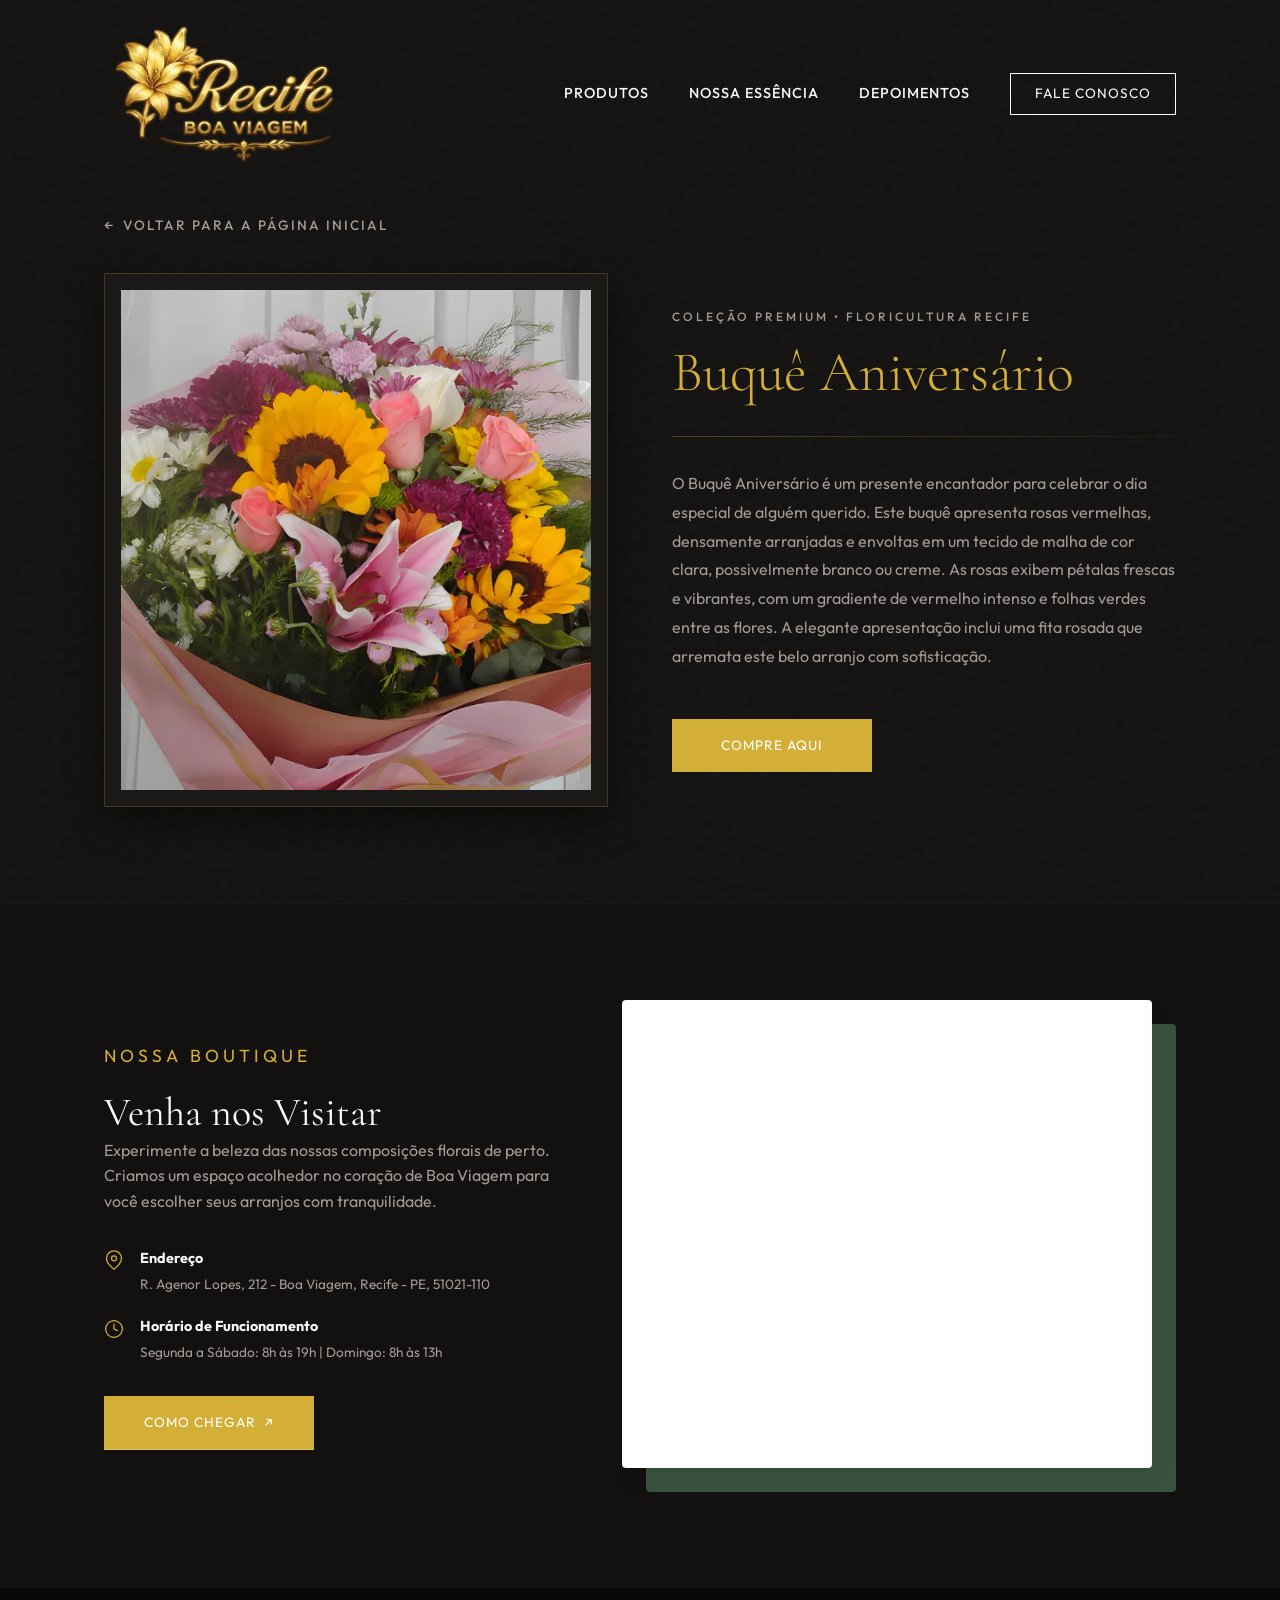
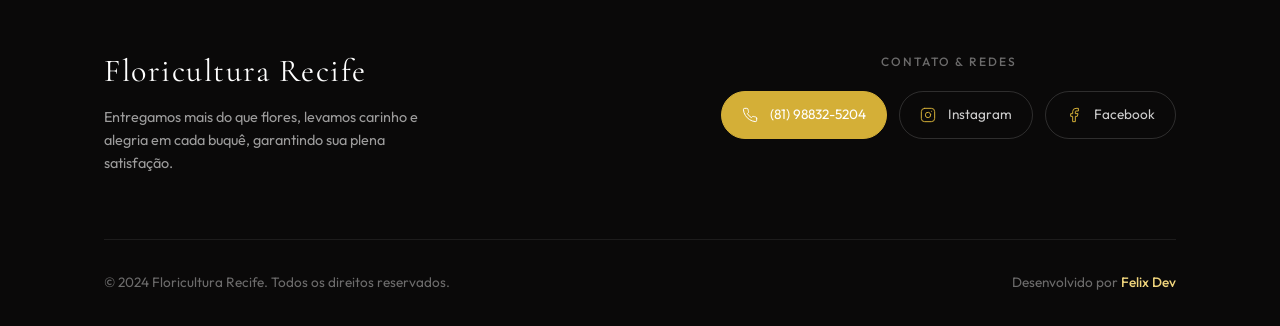
==== produto.html @ 75ae2c2b "content: update Kit Especial Te Amo image and elegant description" ====
<!DOCTYPE html>
<html lang="pt-BR">

<head>
    <meta charset="UTF-8">
    <meta name="viewport" content="width=device-width, initial-scale=1.0">
    <title>Detalhes do Produto | Floricultura Recife</title>
    <meta name="description"
        content="Detalhes e descrição do arranjo de flores selecionadas na Floricultura Recife. Atendemos com entregas 24 horas!">

    <!-- Google Fonts -->
    <link rel="preconnect" href="https://fonts.googleapis.com">
    <link rel="preconnect" href="https://fonts.gstatic.com" crossorigin>
    <link rel="preload" href="https://fonts.googleapis.com/css2?family=Cormorant+Garamond:ital,wght@0,300;0,400;0,500;0,600;0,700;1,400&family=Outfit:wght@300;400;500;600&display=swap" as="style" onload="this.onload=null;this.rel='stylesheet'">
    <noscript><link href="https://fonts.googleapis.com/css2?family=Cormorant+Garamond:ital,wght@0,300;0,400;0,500;0,600;0,700;1,400&family=Outfit:wght@300;400;500;600&display=swap" rel="stylesheet"></noscript>

    <link rel="icon" type="image/png" href="images/logo.png">
    <link rel="apple-touch-icon" href="images/logo.png">
    <link rel="preload" href="styles.css?v=2.0.0" as="style">
    <link rel="stylesheet" href="styles.css?v=2.0.0">

    <!--
        Critical anti-flicker CSS: hides dynamic product elements before JS runs.
        Without this, the browser paints the hardcoded placeholder values for
        a brief moment before DOMContentLoaded fires and corrects them.
    -->
    <style>
        #product-img,
        #product-title,
        #product-desc,
        #buy-now-btn {
            opacity: 0;
            /* No transition here — added by JS after content is correct */
        }
    </style>
</head>

<body>

    <!-- Navigation -->
    <nav class="navbar">
        <div class="container nav-container">
            <a href="index.html" class="logo">
                <img src="images/logo.webp" alt="Floricultura Recife Logo" class="logo-img" decoding="async" width="211" height="123" loading="eager">
            </a>
            <button class="nav-toggle" aria-label="Menu">
                <span></span>
                <span></span>
                <span></span>
            </button>
            <div class="nav-links">
                <a href="index.html#produtos">Produtos</a>
                <a href="index.html#essencia">Nossa Essência</a>
                <a href="index.html#depoimentos">Depoimentos</a>
                <a href="index.html#contato" class="btn-outline">Fale Conosco</a>
            </div>
        </div>
    </nav>

    <!-- Product Detail Section -->
    <main class="product-detail-page">
        <div class="container">
            <!-- Back Button -->
            <div class="back-link-wrapper animate-fade-in in-view">
                <a href="index.html#produtos" class="back-link">
                    <span class="arrow">←</span> Voltar para a página inicial
                </a>
            </div>

            <!-- Product Grid -->
            <div class="product-detail-grid">
                <!-- Product Left: Image -->
                <div class="product-detail-image-wrapper animate-fade-in in-view">
                    <div class="product-detail-image-frame">
                        <img id="product-img" src="images/bouquet_anniversary.webp" alt="Arranjo de Flores" width="600" height="800" loading="eager"
                            class="product-detail-img" decoding="async">
                    </div>
                </div>

                <!-- Product Right: Info -->
                <div class="product-detail-info animate-fade-up in-view">
                    <span class="product-category">Coleção Premium &bull; Floricultura Recife</span>
                    <h1 id="product-title" class="product-detail-title">Buquê Aniversário</h1>
                    <div class="product-divider"></div>
                    <p id="product-desc" class="product-detail-description">
                        O Buquê Aniversário é um presente encantador para celebrar o dia especial de alguém querido.
                        Este buquê apresenta rosas vermelhas, densamente arranjadas e envoltas em um tecido de malha de
                        cor clara, possivelmente branco ou creme. As rosas exibem pétalas frescas e vibrantes, com um
                        gradiente de vermelho intenso e folhas verdes entre as flores. A elegante apresentação inclui
                        uma fita rosada que arremata este belo arranjo com sofisticação.
                    </p>

                    <div class="product-actions">
                        <a id="buy-now-btn"
                            href="https://wa.me/5581988325204?text=Olá! Gostaria de comprar o Buquê Aniversário."
                            target="_blank" rel="noopener" class="btn-primary product-buy-btn">
                            Compre Aqui
                        </a>
                    </div>
                </div>
            </div>
        </div>
    </main>

    <!-- Map Section -->
    <section id="visita" class="section map-section">
        <div class="container map-container animate-fade-up">
            <div class="map-info">
                <p class="section-subtitle">Nossa Boutique</p>
                <h2 class="section-title">Venha nos Visitar</h2>
                <p class="map-desc">Experimente a beleza das nossas composições florais de perto. Criamos um espaço
                    acolhedor no coração de Boa Viagem para você escolher seus arranjos com tranquilidade.</p>

                <div class="map-details">
                    <div class="detail-item">
                        <span class="detail-icon">
                            <svg xmlns="http://www.w3.org/2000/svg" viewBox="0 0 24 24" fill="none"
                                stroke="currentColor" stroke-width="1.5" stroke-linecap="round" stroke-linejoin="round"
                                width="20" height="20">
                                <path d="M21 10c0 7-9 13-9 13s-9-6-9-13a9 9 0 0 1 18 0z" />
                                <circle cx="12" cy="10" r="3" />
                            </svg>
                        </span>
                        <div>
                            <strong>Endereço</strong>
                            <p>R. Agenor Lopes, 212 - Boa Viagem, Recife - PE, 51021-110</p>
                        </div>
                    </div>

                    <div class="detail-item">
                        <span class="detail-icon">
                            <svg xmlns="http://www.w3.org/2000/svg" viewBox="0 0 24 24" fill="none"
                                stroke="currentColor" stroke-width="1.5" stroke-linecap="round" stroke-linejoin="round"
                                width="20" height="20">
                                <circle cx="12" cy="12" r="10" />
                                <polyline points="12 6 12 12 16 14" />
                            </svg>
                        </span>
                        <div>
                            <strong>Horário de Funcionamento</strong>
                            <p>Segunda a Sábado: 8h às 19h | Domingo: 8h às 13h</p>
                        </div>
                    </div>
                </div>

                <a href="https://maps.google.com/?q=Floricultura+Recife+R.+Agenor+Lopes+212+Recife" target="_blank"
                    rel="noopener" class="btn btn-primary map-btn">
                    Como Chegar <span>↗</span>
                </a>
            </div>

            <div class="map-frame-wrapper">
                <div class="map-frame">
                    <iframe
                        src="https://maps.google.com/maps?q=Floricultura%20Recife%20R.%20Agenor%20Lopes%20212%20Recife&t=&z=16&ie=UTF8&iwloc=&output=embed"
                        width="100%" height="450" style="border:0;" allowfullscreen="" loading="lazy"
                        referrerpolicy="no-referrer-when-downgrade"
                        title="Mapa de localização da Floricultura Recife em Boa Viagem">
                    </iframe>
                </div>
            </div>
        </div>
    </section>

    <!-- Footer -->
    <footer class="footer">
        <div class="container footer-container">
            <div class="footer-top">
                <div class="footer-brand">
                    <h3>Floricultura Recife</h3>
                    <p>Entregamos mais do que flores, levamos carinho e alegria em cada buquê, garantindo sua plena
                        satisfação.</p>
                </div>

                <div class="footer-links-group" id="contato">
                    <span class="footer-links-title">Contato & Redes</span>
                    <div class="footer-social-pills">
                        <a href="https://wa.me/5581988325204" target="_blank" rel="noopener"
                            class="footer-contact-pill highlight" aria-label="WhatsApp">
                            <svg xmlns="http://www.w3.org/2000/svg" viewBox="0 0 24 24" fill="none"
                                stroke="currentColor" stroke-width="1.5" stroke-linecap="round" stroke-linejoin="round">
                                <path
                                    d="M22 16.92v3a2 2 0 0 1-2.18 2 19.79 19.79 0 0 1-8.63-3.07 19.5 19.5 0 0 1-6-6 19.79 19.79 0 0 1-3.07-8.67A2 2 0 0 1 4.11 2h3a2 2 0 0 1 2 1.72 12.84 12.84 0 0 0 .7 2.81 2 2 0 0 1-.45 2.11L8.09 9.91a16 16 0 0 0 6 6l1.27-1.27a2 2 0 0 1 2.11-.45 12.84 12.84 0 0 0 2.81.7A2 2 0 0 1 22 16.92z" />
                            </svg>
                            <span>(81) 98832-5204</span>
                        </a>
                        <a href="https://www.instagram.com/floriculturarecife" target="_blank" rel="noopener"
                            class="footer-contact-pill" aria-label="Instagram">
                            <svg xmlns="http://www.w3.org/2000/svg" viewBox="0 0 24 24" fill="none"
                                stroke="currentColor" stroke-width="1.5" stroke-linecap="round" stroke-linejoin="round">
                                <rect x="2" y="2" width="20" height="20" rx="5" ry="5" />
                                <path d="M16 11.37A4 4 0 1 1 12.63 8 4 4 0 0 1 16 11.37z" />
                                <line x1="17.5" y1="6.5" x2="17.51" y2="6.5" />
                            </svg>
                            <span>Instagram</span>
                        </a>
                        <a href="https://www.facebook.com/floriculturalirio/" target="_blank" rel="noopener"
                            class="footer-contact-pill" aria-label="Facebook">
                            <svg xmlns="http://www.w3.org/2000/svg" viewBox="0 0 24 24" fill="none"
                                stroke="currentColor" stroke-width="1.5" stroke-linecap="round" stroke-linejoin="round">
                                <path d="M18 2h-3a5 5 0 0 0-5 5v3H7v4h3v8h4v-8h3l1-4h-4V7a1 1 0 0 1 1-1h3z" />
                            </svg>
                            <span>Facebook</span>
                        </a>
                    </div>
                </div>
            </div>

            <div class="footer-bottom">
                <p>&copy; 2024 Floricultura Recife. Todos os direitos reservados.</p>
                <p class="developer-credit">Desenvolvido por <a href="https://www.linkedin.com/in/gfelix-developer"
                        target="_blank" rel="noopener">Felix Dev</a></p>
            </div>
        </div>
    </footer>

    <!-- Dynamic Product Loader Script -->
    <script>
        const products = {
            "buque-aniversario": {
                title: "Buquê Aniversário",
                image: "images/bouquet_anniversary.webp",
                catalogUrl: "https://wa.me/p/10035827223172848/558188325204",
                description: "O Buquê Aniversário é um presente encantador para celebrar o dia especial de alguém querido. Este buquê apresenta rosas vermelhas, densamente arranjadas e envoltas em um tecido de malha de cor clara, possivelmente branco ou creme. As rosas exibem pétalas frescas e vibrantes, com um gradiente de vermelho intenso e folhas verdes entre as flores. A elegante apresentação inclui uma fita rosada que arremata este belo arranjo com sofisticação."
            },
            "buque-romantico": {
                title: "Buquê Romântico",
                image: "images/bouquet_joy.webp",
                catalogUrl: "https://wa.me/p/24422990980720679/558188325204",
                description: "Uma combinação delicada de flores selecionadas para transformar sentimentos em gestos inesquecíveis. Com cores harmoniosas e acabamento elegante, o Buquê Romântico é perfeito para surpreender em momentos especiais, celebrar o amor ou simplesmente demonstrar carinho com sofisticação."
            },
            "buque-mix-felicidade": {
                title: "Buquê Mix de Felicidade",
                image: "images/bouquet_happiness.webp",
                catalogUrl: "https://wa.me/p/6005308332890141/558188325204",
                description: "O Buquê Mix de Felicidade é uma combinação encantadora de flores que transmite elegância e delicadeza. Cada pétala foi selecionada para criar um arranjo harmonioso que expressa sentimentos puros de carinho e transmite alegria instantânea."
            },
            "buque-lirios-rosas": {
                title: "Buquê Lírios com Rosas",
                image: "images/bouquet_lilies_roses.webp",
                catalogUrl: "https://wa.me/p/7973633442695787/558188325204",
                description: "O Buquê de Lírios com Rosas é uma combinação encantadora de flores que transmite elegância e delicadeza. Este buquê apresenta lírios brancos majestosos, que simbolizam pureza e renovação, complementados por rosas brancas ou creme representando amor puro e inocência. Toques de folhagens verdes adicionam textura e realçam a beleza única das flores. Este buquê é perfeito para presentear em aniversários, celebrações ou como um gesto carinhoso."
            },
            "box-sol-da-minha-vida": {
                title: "Box Sol da Minha Vida",
                image: "images/birthday_basket.webp",
                catalogUrl: "https://wa.me/p/26218650267730367/558188325204",
                description: "Um arranjo encantador com girassóis vibrantes que transmitem alegria, luz e carinho em cada detalhe. A Box Sol da Minha Vida é perfeita para presentear alguém especial com energia positiva, elegância e um toque inesquecível de felicidade."
            },
            "kit-rosas-e-chocolate": {
                title: "Kit Rosas e Chocolate",
                image: "images/luxury_basket_joy.webp",
                catalogUrl: "https://wa.me/p/23999065656370949/558188325204",
                description: "O Kit Rosas e Chocolate é um presente romântico e sofisticado, ideal para expressar sentimentos especiais. Este kit combina rosas delicadas, símbolos do amor e paixão, com chocolates deliciosos que acrescentam um toque de indulgência e prazer à experiência. O arranjo é cuidadosamente montado para proporcionar uma apresentação elegante, tornando-o perfeito para ocasiões como aniversários, Dia dos Namorados ou momentos que merecem ser celebrados com carinho e requinte."
            },
            "orquideas": {
                title: "Orquídeas",
                image: "images/orquideas.webp",
                catalogUrl: "https://wa.me/p/8735303863223983/558188325204",
                description: "A Orquídea é uma planta elegante e sofisticada, conhecida por sua beleza delicada e fragrância suave. Este arranjo apresenta orquídeas vibrantes, com pétalas sedosas e cores harmoniosas, dispostas em um vaso que realça sua beleza natural. Perfeita para presentear em ocasiões especiais, a Orquídea transmite elegância, requinte e apreço, tornando-se uma escolha memorável para expressar sentimentos especiais."
            },
            "kit-romance": {
                title: "Kit Romance",
                image: "images/kit_romance.webp",
                catalogUrl: "https://wa.me/p/24586503801002988/558188325204",
                description: "O Kit Romance é um presente romântico e sofisticado, ideal para expressar sentimentos especiais. Este kit combina rosas delicadas, símbolos do amor e paixão, com chocolates deliciosos que acrescentam um toque de indulgência e prazer à experiência. O arranjo é cuidadosamente montado para proporcionar uma apresentação elegante, tornando-o perfeito para ocasiões como aniversários, Dia dos Namorados ou momentos que merecem ser celebrados com carinho e requinte."
            },
            "buque-romance": {
                title: "Buquê Romance",
                image: "images/romance.webp",
                catalogUrl: "https://wa.me/p/24081842044828036/558188325204",
                description: "Um clássico apaixonante composto por deslumbrantes rosas vermelhas, símbolo eterno do amor e da intensidade dos sentimentos. Com apresentação elegante e sofisticada, o Buquê Romance é perfeito para declarar emoções, surpreender alguém especial e tornar qualquer momento ainda mais inesquecível."
            },
            "mix-especial": {
                title: "Mix Especial",
                image: "images/mix_especial.webp",
                catalogUrl: "https://wa.me/p/7234993009858540/558188325204",
                description: "Uma composição vibrante que une flores coloridas e lírios elegantes em um arranjo cheio de charme e personalidade. O Mix Especial transmite alegria, sofisticação e leveza, sendo a escolha perfeita para presentear em ocasiões especiais ou iluminar qualquer ambiente com beleza natural."
            },
            "kit-especial-te-amo": {
                title: "Kit Especial Te Amo",
                image: "images/kit_especial_te_amo.webp",
                catalogUrl: "https://wa.me/p/31396099143370884/558188325204",
                description: "Um presente apaixonante e de puro luxo, perfeito para expressar o amor em sua forma mais sublime. O <strong>Kit Especial Te Amo</strong> foi cuidadosamente desenhado para tocar o coração de quem você ama, combinando sofisticação, doçura e afeto em uma composição inesquecível.<br><br><strong>Este kit exclusivo inclui:</strong><ul style='list-style: none; padding-left: 0; margin-top: 0.75rem;'><li style='margin-bottom: 0.5rem; display: flex; gap: 0.5rem; align-items: flex-start;'><span style='color: var(--clr-primary); font-weight: bold;'>&bull;</span><span><strong>Buquê Rosas Luxo:</strong> Rosas vermelhas de qualidade premium selecionadas com primor.</span></li><li style='margin-bottom: 0.5rem; display: flex; gap: 0.5rem; align-items: flex-start;'><span style='color: var(--clr-primary); font-weight: bold;'>&bull;</span><span><strong>Ferrero Rocher:</strong> Caixa de bombons finos de avelã para adoçar a experiência.</span></li><li style='margin-bottom: 0.5rem; display: flex; gap: 0.5rem; align-items: flex-start;'><span style='color: var(--clr-primary); font-weight: bold;'>&bull;</span><span><strong>Coração \"Te Amo\":</strong> Um carinhoso coração de pelúcia para marcar este momento especial.</span></li></ul>"
            },
            "mimo-girassóis": {
                title: "Mimo Girassóis",
                image: "images/mimo_girassois.webp",
                catalogUrl: "https://wa.me/p/7709494722500878/558188325204",
                description: "Delicado e cheio de luz, o Mimo Girassóis encanta com a beleza vibrante dos girassóis em uma composição leve e acolhedora. Um presente perfeito para transmitir alegria, carinho e boas energias em qualquer ocasião especial."
            },
            "cesta-romantica-com-chocolate": {
                title: "Cesta Romântica com chocolate",
                image: "images/cesta_romantica_com_chocolate.webp",
                catalogUrl: "https://wa.me/p/8611511572297751/558188325204",
                description: "A Cesta Romântica com Chocolate foi preparada para transformar momentos especiais inesquecíveis. Com uma combinação delicada de itens selecionados, flores encantadoras e chocolates irresistíveis, ela é perfeita para surpreender quem você ama com carinho, elegância e muito romantismo. Ideal para aniversários, datas especiais ou simplesmente para demonstrar amor de uma forma única e marcante."
            },
            "cesta-de-girassóis-com-rosas": {
                title: "Cesta de Girassóis com rosas",
                image: "images/cesta_de_girassois_com_rosas.webp",
                catalogUrl: "https://wa.me/p/7037970146251526/558188325204",
                description: "A Cesta de Girassóis com Rosas combina a alegria vibrante dos girassóis com a delicadeza e o romantismo das rosas, criando um presente encantador e cheio de significado. Montada com muito carinho, essa cesta é perfeita para surpreender em aniversários, comemorações especiais ou para demonstrar afeto de forma elegante e inesquecível. Um presente que transmite luz, amor e felicidade em cada detalhe."
            },
            "cesta-mix-mimo-especial": {
                title: "Cesta Mix Mimo Especial",
                image: "images/cesta_mix_mimo_especial.webp",
                catalogUrl: "https://wa.me/p/26538264679122360/558188325204",
                description: "A Cesta Mix Mimo Especial é uma combinação encantadora de flores selecionadas, cores delicadas e detalhes apaixonantes que tornam qualquer ocasião ainda mais especial. Com uma montagem elegante e cheia de carinho, ela transmite amor, admiração e afeto em cada detalhe. Perfeita para surpreender alguém querido com um presente sofisticado, marcante e inesquecível."
            },
            "buque-conquista": {
                title: "Buquê Conquista",
                image: "images/buque_conquista.webp",
                catalogUrl: "https://wa.me/p/25713797071600221/558188325204",
                description: "O Buquê Conquista é a escolha perfeita para surpreender com elegância, romantismo e intensidade. Com lindas rosas vermelhas cuidadosamente selecionadas, ele representa amor, paixão e admiração em cada detalhe. Um presente marcante e sofisticado, ideal para transformar qualquer momento em uma ocasião inesquecível."
            }
        };

        document.addEventListener('DOMContentLoaded', () => {
            const params = new URLSearchParams(window.location.search);
            const productId = params.get('id');
            const product = products[productId] || products['buque-aniversario'];

            const imgEl    = document.getElementById('product-img');
            const titleEl  = document.getElementById('product-title');
            const descEl   = document.getElementById('product-desc');
            const buyBtn   = document.getElementById('buy-now-btn');

            // --- Atomically update all content BEFORE revealing it ---
            // Clear the src first so the browser doesn't paint the old image
            // even for a single frame while the new one loads.
            imgEl.src = '';

            document.title = `${product.title} | Floricultura Recife`;
            titleEl.textContent  = product.title;
            descEl.innerHTML    = product.description;

            const messageText = `Ol\u00E1, Floricultura Recife! \u{1F338}\n\nGostaria de encomendar o produto *${product.title}*.\n\nSegue o link do c\u00E1t\u00E1logo para refer\u00EAncia:\n${product.catalogUrl}`;
            const message = encodeURIComponent(messageText);
            buyBtn.href = `https://wa.me/5581988325204?text=${message}`;

            // --- Load the correct image, then reveal everything together ---
            // This ensures image + text are shown simultaneously with no flicker.
            const tempImg = new Image();
            tempImg.onload = function () {
                imgEl.src = product.image;
                imgEl.alt = product.title;

                // Use rAF so the browser has painted the correct src before opacity starts
                requestAnimationFrame(() => {
                    requestAnimationFrame(() => {
                        const reveal = (el) => {
                            el.style.transition = 'opacity 0.38s ease';
                            el.style.opacity    = '1';
                        };
                        reveal(imgEl);
                        reveal(titleEl);
                        reveal(descEl);
                        reveal(buyBtn);
                    });
                });
            };
            tempImg.onerror = function () {
                // Fallback: show even if image fails to avoid blank page
                imgEl.src = product.image;
                imgEl.alt = product.title;
                [imgEl, titleEl, descEl, buyBtn].forEach(el => {
                    el.style.transition = 'opacity 0.38s ease';
                    el.style.opacity    = '1';
                });
            };
            tempImg.src = product.image;
        });
    </script>
    <script src="script.js"></script>
</body>

</html>
---- styles.css ----
/* =========================================
   FLORICULTURA RECIFE - LUXURY AESTHETIC
   ========================================= */

/* --- CSS Variables --- */
:root {
    /* Colors */
    --clr-bg-main: #121110;
    /* Onyx Warm / Deep luxury charcoal */
    --clr-bg-secondary: #1b1918;
    /* Obsidian Light / Soft dark for alternate sections */
    --clr-primary: #d4af37;
    /* Elegant metallic gold */
    --clr-primary-light: #f0d57d;
    /* Lighter gold for hover states */
    --clr-accent: #38523f;
    /* Rich botanical forest green, optimized for dark backgrounds */
    --clr-text-dark: #faf8f5;
    /* Light warm alabaster for high-end readability */
    --clr-text-light: #a39995;
    /* Warm medium taupe for secondary texts */
    --clr-text-inverse: #121110;
    /* Onyx Warm text on gold buttons/cards */
    --clr-white: #ffffff;

    /* Typography */
    --font-heading: 'Cormorant Garamond', serif;
    --font-body: 'Outfit', sans-serif;

    /* Spacing */
    --space-sm: 1rem;
    --space-md: 2rem;
    --space-lg: 4rem;
    --space-xl: 6rem;

    /* Utilities */
    --border-radius: 4px;
    --transition: all 0.4s cubic-bezier(0.25, 0.46, 0.45, 0.94);
}

/* --- Base Reset & Setup --- */
* {
    margin: 0;
    padding: 0;
    box-sizing: border-box;
}

html {
    scroll-behavior: smooth;
    font-size: 16px;
    overflow-x: hidden;
}

body {
    font-family: var(--font-body);
    background-color: var(--clr-bg-main);
    color: var(--clr-text-dark);
    line-height: 1.6;
    overflow-x: hidden;
    /* Subtle paper/noise texture overlay */
    background-image: url("data:image/svg+xml,%3Csvg viewBox='0 0 200 200' xmlns='http://www.w3.org/2000/svg'%3E%3Cfilter id='noiseFilter'%3E%3CfeTurbulence type='fractalNoise' baseFrequency='0.8' numOctaves='3' stitchTiles='stitch'/%3E%3C/filter%3E%3Crect width='100%25' height='100%25' filter='url(%23noiseFilter)' opacity='0.03'/%3E%3C/svg%3E");
}

h1,
h2,
h3,
h4,
h5,
h6 {
    font-family: var(--font-heading);
    font-weight: 400;
    line-height: 1.2;
    color: var(--clr-text-dark);
    overflow-wrap: break-word;
    word-break: break-word;
}

p {
    overflow-wrap: break-word;
    word-break: break-word;
}

a,
button {
    text-decoration: none;
    color: inherit;
    transition: var(--transition);
    -webkit-tap-highlight-color: transparent;
    user-select: none;
    -webkit-user-select: none;
}

img {
    max-width: 100%;
    height: auto;
    display: block;
}

.container {
    max-width: 1200px;
    margin: 0 auto;
    padding: 0 5%;
}

.text-center {
    text-align: center;
}

/* --- Typography Classes --- */
.section-header {
    max-width: 800px;
    margin: 0 auto 3rem;
}

.section-subtitle {
    font-family: var(--font-body);
    font-size: 1.1rem;
    text-transform: uppercase;
    letter-spacing: 4px;
    color: var(--clr-primary);
    margin-bottom: 1rem;
    display: block;
}

.section-title {
    font-size: clamp(1.8rem, 3.5vw, 2.5rem);
    line-height: 1.3;
    margin-bottom: 0;
}

/* --- Buttons --- */
.btn-primary {
    display: inline-block;
    background-color: var(--clr-primary);
    color: var(--clr-white);
    padding: 1rem 2.5rem;
    font-family: var(--font-body);
    text-transform: uppercase;
    letter-spacing: 1px;
    font-size: 0.85rem;
    border: none;
    cursor: pointer;
    border-radius: 0;
    /* Sharp edges for editorial look */
    position: relative;
    overflow: hidden;
    z-index: 1;
}

.btn-primary::after {
    content: '';
    position: absolute;
    bottom: 0;
    left: 0;
    width: 100%;
    height: 100%;
    background-color: var(--clr-text-dark);
    z-index: -1;
    transform: translateY(100%);
    transition: var(--transition);
}

.btn-primary:hover::after {
    transform: translateY(0);
}

.btn-primary:hover {
    color: var(--clr-white);
}

.btn-outline {
    display: inline-block;
    border: 1px solid var(--clr-text-dark);
    padding: 0.6rem 1.5rem;
    font-size: 0.85rem;
    text-transform: uppercase;
    letter-spacing: 1px;
}

.btn-outline:hover {
    background-color: var(--clr-text-dark);
    color: var(--clr-white);
}

.btn-secondary {
    display: inline-block;
    padding: 0.5rem 0;
    font-size: 0.85rem;
    text-transform: uppercase;
    letter-spacing: 1px;
    border-bottom: 1px solid var(--clr-text-dark);
}

.btn-secondary:hover {
    color: var(--clr-primary);
    border-color: var(--clr-primary);
}

.link-arrow {
    display: inline-flex;
    align-items: center;
    gap: 0.5rem;
    font-size: 1rem;
    text-transform: uppercase;
    letter-spacing: 1px;
    font-weight: 500;
}

.link-arrow span {
    transition: var(--transition);
}

.link-arrow:hover span {
    transform: translateX(5px);
    color: var(--clr-primary);
}

/* --- Navigation --- */
.navbar {
    padding: 1.5rem 0 1rem 0;
    position: relative;
    top: 0;
    left: 0;
    width: 100%;
    z-index: 100;
    background-color: transparent;
    border-bottom: none;
    box-shadow: none;
}

.navbar .nav-links a {
    color: var(--clr-text-dark);
}

.navbar .nav-links a:hover {
    color: var(--clr-primary);
}

.navbar .nav-links .btn-outline {
    border-color: var(--clr-text-dark);
    color: var(--clr-text-dark);
}

.navbar .nav-links .btn-outline:hover {
    background-color: var(--clr-text-dark);
    color: var(--clr-white);
    border-color: var(--clr-text-dark);
}

.nav-container {
    display: flex;
    justify-content: space-between;
    align-items: center;
}

.logo {
    display: inline-flex;
    align-items: center;
    justify-content: center;
    background: transparent;
    border: none;
    padding: 0;
    margin: 0;
    box-shadow: none;
    transition: var(--transition);
}

.logo:hover {
    transform: scale(1.05);
}

.logo-img {
    height: 140px;
    /* Balanced, elegant size for premium aesthetic and good visual hierarchy */
    width: auto;
    object-fit: contain;
    transition: var(--transition);
}

.logo:hover .logo-img {
    transform: scale(1.05);
    /* Smooth organic zoom on hover */
}

.nav-toggle {
    display: none;
}

.nav-links {
    display: flex;
    align-items: center;
    gap: 2.5rem;
}

.nav-links a:not(.btn-outline) {
    font-size: 0.9rem;
    text-transform: uppercase;
    letter-spacing: 1px;
    position: relative;
    font-weight: 500;
}

.nav-links a:not(.btn-outline)::after {
    content: '';
    position: absolute;
    bottom: -4px;
    left: 0;
    width: 0;
    height: 1px;
    background-color: var(--clr-primary);
    transition: var(--transition);
}

.nav-links a:not(.btn-outline):hover::after {
    width: 100%;
}

@media (max-width: 768px) {
    .navbar {
        padding: 0.75rem 0;
        position: relative;
        z-index: 105;
    }

    .logo {
        padding: 0;
        margin: 0 auto;
        background: transparent;
        border: none;
        box-shadow: none;
        position: relative;
        z-index: 110;
        display: inline-flex;
    }

    .logo-img {
        height: 192px;
        /* Increased 25% + 10% for tablet */
    }

    .nav-container {
        position: relative;
        flex-direction: row;
        justify-content: center;
        align-items: center;
        width: 100%;
        padding: 0 5%;
    }

    /* Remove decorative separator since menu is hidden */
    .nav-container::after {
        display: none;
    }

    /* Hamburger Menu Button */
    .nav-toggle {
        display: flex;
        flex-direction: column;
        justify-content: space-between;
        width: 26px;
        height: 18px;
        background: transparent;
        border: none;
        cursor: pointer;
        padding: 0;
        z-index: 110;
        position: absolute;
        right: 5%;
        top: 50%;
        transform: translateY(-50%);
    }

    .nav-toggle span {
        width: 100%;
        height: 1.5px;
        background-color: var(--clr-text-dark);
        transition: var(--transition);
        transform-origin: left center;
    }

    /* Hamburger to 'X' animation */
    .nav-toggle.active span:nth-child(1) {
        transform: rotate(45deg) translate(2px, -1px);
        background-color: var(--clr-text-dark);
    }

    .nav-toggle.active span:nth-child(2) {
        opacity: 0;
        transform: scale(0);
    }

    .nav-toggle.active span:nth-child(3) {
        transform: rotate(-45deg) translate(2px, 1px);
        background-color: var(--clr-text-dark);
    }

    /* Mobile Overlay Drawer */
    .nav-links {
        position: fixed;
        top: 0;
        right: 0;
        width: 100%;
        height: 100vh;
        background-color: rgba(18, 17, 16, 0.98);
        /* Dark, beautiful brand background */
        backdrop-filter: blur(15px);
        -webkit-backdrop-filter: blur(15px);
        display: flex;
        flex-direction: column;
        justify-content: center;
        align-items: center;
        gap: 2.2rem;
        z-index: 100;
        opacity: 0;
        pointer-events: none;
        transform: translateY(-30px);
        transition: opacity 0.5s cubic-bezier(0.16, 1, 0.3, 1), transform 0.5s cubic-bezier(0.16, 1, 0.3, 1);
    }

    .nav-links.active {
        opacity: 1;
        pointer-events: auto;
        transform: translateY(0);
    }

    .nav-links a {
        opacity: 0;
        transform: translateY(15px);
        transition: opacity 0.4s ease, transform 0.4s ease;
    }

    .nav-links.active a {
        opacity: 1;
        transform: translateY(0);
    }

    /* Stagger fade in delays for each link */
    .nav-links.active a:nth-child(1) {
        transition-delay: 0.1s;
    }

    .nav-links.active a:nth-child(2) {
        transition-delay: 0.18s;
    }

    .nav-links.active a:nth-child(3) {
        transition-delay: 0.26s;
    }

    .nav-links.active a:nth-child(4) {
        transition-delay: 0.34s;
    }

    .nav-links a:not(.btn-outline) {
        font-size: 1.25rem !important;
        letter-spacing: 2px !important;
        font-weight: 500;
    }

    .nav-links a.btn-outline {
        padding: 0.8rem 2rem !important;
        font-size: 1rem !important;
        margin-top: 1.5rem;
        border-color: var(--clr-text-dark);
        color: var(--clr-text-dark);
        letter-spacing: 1.5px;
    }
}

/* --- Hero Section --- */
.hero {
    min-height: calc(100vh - 190px);
    /* Adjust for solid navbar */
    display: flex;
    align-items: center;
    padding-top: 4rem;
    /* Reduced padding since navbar is no longer absolute overlay */
    position: relative;
    background-color: transparent;
    color: var(--clr-text-dark);
}

.hero .hero-title,
.hero .hero-text,
.hero h1,
.hero h2,
.hero h3,
.hero h4,
.hero h5,
.hero h6 {
    color: var(--clr-text-dark);
}

.hero-container {
    display: grid;
    grid-template-columns: 1fr 1fr;
    gap: 4rem;
    align-items: center;
}

.hero-content {
    max-width: 500px;
    min-width: 0;
    /* Fix CSS Grid overflow: prevent items expanding beyond 1fr */
    overflow: hidden;
    /* Prevent ticker from escaping the container */
}

.hero-subtitle {
    font-size: 0.85rem;
    text-transform: uppercase;
    letter-spacing: 3px;
    color: var(--clr-primary);
    margin-bottom: 1.5rem;
}

.hero-title {
    font-size: clamp(3rem, 5vw, 4.5rem);
    margin-bottom: 1.5rem;
}

.hero-title em {
    font-style: italic;
    color: var(--clr-primary);
}

.hero-text {
    color: var(--clr-text-light);
    font-size: 1.1rem;
    margin-bottom: 2.5rem;
    max-width: 400px;
}

/* --- Hero Ticker (Running Text) --- */
.hero-ticker {
    display: block;
    overflow: hidden;
    width: 100%;
    max-width: 100%;
    /* Never exceed parent */
    margin: 1.5rem 0 2rem 0;
    border-top: 1.5px solid rgba(212, 175, 55, 0.12);
    border-bottom: 1.5px solid rgba(212, 175, 55, 0.12);
    padding: 0.75rem 0;
    box-sizing: border-box;
}

.ticker-track {
    display: flex;
    width: max-content;
    animation: ticker-animation 50s linear infinite;
}

.ticker-items {
    display: flex;
    align-items: center;
    flex-shrink: 0;
    white-space: nowrap;
}

.ticker-items span:not(.ticker-dot) {
    font-family: var(--font-body);
    font-size: 0.8rem;
    text-transform: uppercase;
    letter-spacing: 2px;
    font-weight: 600;
    color: var(--clr-primary);
}

.ticker-dot {
    margin: 0 1.25rem;
    font-size: 1rem;
    font-weight: bold;
    color: var(--clr-primary);
}

@keyframes ticker-animation {
    0% {
        transform: translate3d(0, 0, 0);
    }

    100% {
        transform: translate3d(-50%, 0, 0);
    }
}


.hero-image-wrapper {
    position: relative;
    height: 80vh;
    width: 100%;
    min-width: 0;
    /* Fix CSS Grid overflow */
    box-shadow: -20px 20px 0px var(--clr-bg-secondary);
    max-width: 100%;
}

.hero-image {
    width: 100%;
    height: 100%;
    object-fit: cover;
    /* Cleanly crop the dark vertical line artifact on the left edge */
    clip-path: inset(0 0 0 3px);
}

.decorative-element {
    position: absolute;
    bottom: -2rem;
    left: -2rem;
    width: 200px;
    height: 200px;
    border: 1px solid var(--clr-primary);
    z-index: -1;
}

@media (max-width: 992px) {
    .hero-container {
        grid-template-columns: 1fr;
        text-align: center;
        gap: 2rem;
        padding-top: 2.5rem;
        overflow: hidden;
        /* Prevent any child from escaping */
    }

    .hero {
        padding-top: 1rem;
        min-height: auto;
        overflow: hidden;
    }

    .hero-content {
        margin: 0 auto;
        text-align: center;
        max-width: 100%;
        /* Use full grid cell width */
        width: 100%;
        overflow: hidden;
        /* CRITICAL: contain the ticker */
        box-sizing: border-box;
    }

    .hero-title {
        text-align: center;
        margin-left: auto;
        margin-right: auto;
        max-width: 100%;
        overflow-wrap: break-word;
        word-break: break-word;
    }

    .hero-text {
        text-align: center;
        margin-left: auto;
        margin-right: auto;
        max-width: 100%;
    }

    /* Center the CTA button on mobile */
    .hero-content .btn-primary {
        display: block;
        text-align: center;
        margin: 0 auto;
        width: fit-content;
        max-width: 100%;
    }

    .hero-image-wrapper {
        height: 50vh;
        margin-top: 2rem;
    }

    .decorative-element {
        display: none;
    }

    .hero-ticker {
        display: block;
        overflow: hidden;
        width: 100%;
        max-width: 100%;
    }
}

@media (max-width: 576px) {
    .hero {
        padding-top: 0.5rem;
        overflow: hidden;
    }

    .hero-container {
        padding-top: 1.5rem;
        overflow: hidden;
    }

    .hero-title {
        font-size: clamp(1.6rem, 7vw, 2.2rem);
        text-align: center;
        margin-left: auto;
        margin-right: auto;
        max-width: 100%;
    }

    .hero-text {
        font-size: 0.95rem;
        margin-bottom: 2rem;
        max-width: 100%;
        text-align: center;
        margin-left: auto;
        margin-right: auto;
    }

    .hero-image-wrapper {
        box-shadow: none;
    }

    .hero-content .btn-primary {
        display: block;
        margin: 0 auto;
        width: fit-content;
        max-width: 100%;
        text-align: center;
        padding: 1rem 1.5rem;
    }
}

/* --- Features Bar --- */
.features-bar {
    background-color: var(--clr-bg-secondary);
    /* Soft dark background to integrate with dark theme */
    color: var(--clr-text-dark);
    padding: 2rem 0;
    /* 👇 AQUI VOCÊ ALTERA A DISTÂNCIA (ESPAÇAMENTO) ACIMA DA BARRA DE BENEFÍCIOS 👇 */
    margin-top: 3rem;
    border: none;
    position: relative;
    z-index: 10;
    box-shadow: 0 10px 30px rgba(0, 0, 0, 0.2);
}

.features-container {
    display: flex;
    justify-content: space-between;
    align-items: center;
    flex-wrap: wrap;
    gap: 1rem;
}

.feature-item {
    display: flex;
    align-items: center;
    gap: 0.75rem;
}

.feature-icon {
    display: flex;
    align-items: center;
    justify-content: center;
}

.feature-icon svg {
    width: 22px;
    height: 22px;
    color: var(--clr-primary);
}

.feature-text {
    font-size: 0.85rem;
    text-transform: uppercase;
    letter-spacing: 1px;
    font-weight: 700;
    overflow-wrap: break-word;
    word-break: break-word;
}

@media (max-width: 768px) {
    .features-container {
        flex-direction: column;
        align-items: center;
        justify-content: center;
        gap: 1.25rem;
        text-align: center;
    }

    .feature-item {
        justify-content: center;
        width: 100%;
    }
}

/* --- Sections Common --- */
.section {
    padding: var(--space-xl) 0;
}

/* --- Products Section --- */
.products-section {
    background-color: var(--clr-bg-secondary);
    color: var(--clr-text-dark);
}

.products-section .section-title,
.products-section .product-info h3 {
    color: var(--clr-text-dark);
}

.products-section .btn-secondary {
    color: var(--clr-text-dark);
    border-color: var(--clr-text-dark);
}

.products-section .btn-secondary:hover {
    color: var(--clr-primary);
    border-color: var(--clr-primary);
}

/* Outer wrapper: positions the arrows, does NOT clip */
.products-slider-outer {
    position: relative;
    margin-top: 4rem;
    display: flex;
    align-items: center;
    gap: 0;
}

/* Inner wrapper: clips pages, no padding */
.products-slider-wrapper {
    overflow: hidden;
    width: auto;
    margin: 0 -15px; /* Negative margin to expand viewport and absorb padding */
    flex: 1;
    min-width: 0;
}

.products-slider-track {
    display: flex;
    transition: transform 0.42s cubic-bezier(0.16, 1, 0.3, 1);
    will-change: transform;
    backface-visibility: hidden;
}

.slider-page {
    flex: 0 0 100%;
    width: 100%;
    display: grid;
    grid-template-columns: repeat(3, 1fr);
    /* 3 cards per row on desktop */
    gap: 3rem 2rem;
    padding: 1rem 15px; /* 15px invisible buffer zone on sides to prevent sub-pixel bleed */
    /* space so card shadows don't clip */
    box-sizing: border-box;
}


/* --- Slider Controls Wrapper (Arrows + Dots) --- */
.slider-controls-wrapper {
    display: flex;
    justify-content: center;
    align-items: center;
    gap: 1.5rem;
    margin-top: 3.5rem;
}

.slider-arrow {
    background: transparent;
    border: none;
    padding: 0.5rem;
    color: var(--clr-primary);
    cursor: pointer;
    display: flex;
    align-items: center;
    justify-content: center;
    transition: var(--transition);
    position: relative;
}

.slider-arrow svg {
    width: 20px;
    height: 20px;
    stroke-width: 2.2px;
    transition: transform 0.4s cubic-bezier(0.25, 0.46, 0.45, 0.94), color 0.4s ease;
}

.slider-arrow:hover svg {
    color: var(--clr-primary-light);
}

.slider-arrow.prev:hover svg {
    transform: translateX(-4px);
}

.slider-arrow.next:hover svg {
    transform: translateX(4px);
}

.slider-arrow:disabled {
    opacity: 0.15;
    cursor: not-allowed;
    pointer-events: none;
}

/* Responsive adjustments */
@media (max-width: 992px) {
    .slider-page {
        grid-template-columns: repeat(2, 1fr);
        /* 2 columns on tablet */
        gap: 2rem 1.5rem;
    }
}

@media (max-width: 768px) {
    .slider-controls-wrapper {
        gap: 1rem;
        margin-top: 2.5rem;
    }

    .slider-arrow {
        display: flex;
        /* Show arrows below the dots on mobile */
    }

    .slider-arrow svg {
        width: 18px;
        height: 18px;
    }

    .slider-page {
        grid-template-columns: repeat(2, 1fr);
        /* 2 compact columns on mobile */
        gap: 1.5rem 1rem;
    }
}

.product-image {
    position: relative;
    overflow: hidden;
    aspect-ratio: 3/4;
    margin-bottom: 1.5rem;
    background-color: var(--clr-white);
}

.product-image::after {
    content: '';
    position: absolute;
    top: 15px;
    left: 15px;
    right: 15px;
    bottom: 15px;
    border: 1px solid rgba(255, 255, 255, 0.6);
    opacity: 0;
    transition: opacity 0.45s cubic-bezier(0.25, 0.46, 0.45, 0.94), top 0.45s cubic-bezier(0.25, 0.46, 0.45, 0.94), left 0.45s cubic-bezier(0.25, 0.46, 0.45, 0.94), right 0.45s cubic-bezier(0.25, 0.46, 0.45, 0.94), bottom 0.45s cubic-bezier(0.25, 0.46, 0.45, 0.94);
    pointer-events: none;
    z-index: 2;
}

.product-image::before {
    content: 'FLORICULTURA RECIFE';
    position: absolute;
    top: 25px;
    left: 25px;
    font-family: var(--font-body);
    font-size: 0.65rem;
    font-weight: 600;
    letter-spacing: 2px;
    color: var(--clr-white);
    background-color: var(--clr-primary);
    padding: 0.2rem 0.6rem;
    opacity: 0;
    transform: translateY(-10px);
    transition: opacity 0.45s cubic-bezier(0.25, 0.46, 0.45, 0.94), transform 0.45s cubic-bezier(0.25, 0.46, 0.45, 0.94);
    z-index: 3;
    pointer-events: none;
}

.product-image img {
    width: 100%;
    height: 100%;
    object-fit: cover;
    transition: transform 0.7s cubic-bezier(0.25, 0.46, 0.45, 0.94);
    will-change: transform;
}

.product-card:hover .product-image img {
    transform: scale(1.05);
}

.product-card:hover .product-image::after {
    opacity: 1;
    top: 10px;
    left: 10px;
    right: 10px;
    bottom: 10px;
}

.product-card:hover .product-image::before {
    opacity: 1;
    transform: translateY(0);
}

.product-info h3 {
    font-family: var(--font-body);
    font-size: 1.25rem;
    font-weight: 400;
    margin-bottom: 0.5rem;
}

.pagination {
    display: flex;
    justify-content: center;
    align-items: center;
    gap: 0.5rem;
}

.page-dot {
    width: 20px;
    height: 3px;
    border-radius: 2px;
    background-color: rgba(212, 175, 55, 0.25);
    /* Elegant gold with good visibility on dark background */
    cursor: pointer;
    transition: all 0.4s cubic-bezier(0.25, 0.46, 0.45, 0.94);
    position: relative;
}

/* Touch targets helper for better mobile tap accessibility */
.page-dot::before {
    content: '';
    position: absolute;
    top: -10px;
    left: 0;
    right: 0;
    bottom: -10px;
}

.page-dot.active {
    width: 40px;
    background-color: var(--clr-primary);
}

.page-dot:hover:not(.active) {
    background-color: rgba(212, 175, 55, 0.55);
    width: 28px;
}

@media (max-width: 768px) {
    .page-dot {
        width: 16px;
        height: 3px;
    }

    .page-dot.active {
        width: 32px;
    }
}

/* --- About Section --- */
.about-section {
    background-color: var(--clr-bg-main);
}

.about-container {
    display: grid;
    grid-template-columns: 1fr 1fr;
    gap: 6rem;
    align-items: center;
}

.about-image-wrapper {
    position: relative;
    z-index: 1;
    min-width: 0;
    /* Box-shadow used for green offset square - reliable across all stacking contexts */
    box-shadow: -1.5rem -1.5rem 0 0 var(--clr-accent);
    margin-top: 1.5rem;
    margin-left: 1.5rem;
}

.about-image {
    position: relative;
    z-index: 2;
    width: 100%;
    aspect-ratio: 4/5;
    object-fit: cover;
    display: block;
}

.about-text {
    margin-bottom: 2rem;
    min-width: 0;
}

.about-content {
    position: relative;
    z-index: 2;
}

.about-text p {
    margin-bottom: 1.5rem;
    color: var(--clr-text-light);
    font-size: 1.05rem;
}

@media (max-width: 992px) {
    .about-container {
        grid-template-columns: 1fr;
        gap: 3rem;
    }

    .about-image-wrapper {
        order: 2;
        margin-top: 1rem;
        margin-left: 1rem;
        box-shadow: -1rem -1rem 0 0 var(--clr-accent);
    }

    .about-content {
        order: 1;
    }
}

/* --- Testimonials --- */
.testimonials-section {
    background-color: var(--clr-bg-secondary);
}

.google-reviews-container {
    display: grid;
    grid-template-columns: 280px 1fr;
    gap: 2.5rem;
    margin-top: 3rem;
    align-items: stretch;
    min-width: 0;
}

.google-rating-card {
    background-color: transparent;
    padding: 2rem 0;
    display: flex;
    flex-direction: column;
    align-items: center;
    justify-content: center;
    text-align: center;
    border: none;
}

.rating-status {
    font-family: var(--font-body);
    font-size: 1.3rem;
    font-weight: 700;
    letter-spacing: 2px;
    margin-bottom: 0.5rem;
    color: var(--clr-text-dark);
}

.rating-stars {
    color: #eab308;
    font-size: 1.5rem;
    margin-bottom: 0.5rem;
    display: flex;
    gap: 4px;
}

.rating-info {
    font-size: 0.85rem;
    color: var(--clr-text-light);
    margin-bottom: 1.5rem;
}

.google-logo-text {
    font-family: var(--font-body);
    font-size: 1.8rem;
    font-weight: 700;
    letter-spacing: -1px;
}

.g-blue {
    color: #4285F4;
}

.g-red {
    color: #EA4335;
}

.g-yellow {
    color: #FBBC05;
}

.g-green {
    color: #34A853;
}

.reviews-slider-wrapper {
    display: flex;
    flex-direction: column;
    justify-content: space-between;
    overflow: hidden;
}

.reviews-slider {
    display: flex;
    gap: 1.5rem;
    overflow-x: auto;
    scroll-snap-type: x mandatory;
    padding-bottom: 1.5rem;
    scrollbar-width: thin;
    scrollbar-color: rgba(212, 175, 55, 0.25) rgba(212, 175, 55, 0.02);
}

.reviews-slider::-webkit-scrollbar {
    height: 3px;
}

.reviews-slider::-webkit-scrollbar-track {
    background: rgba(212, 175, 55, 0.02);
    border-radius: 10px;
}

.reviews-slider::-webkit-scrollbar-thumb {
    background-color: rgba(212, 175, 55, 0.25);
    border-radius: 10px;
    transition: var(--transition);
}

.reviews-slider::-webkit-scrollbar-thumb:hover {
    background-color: rgba(212, 175, 55, 0.5);
}

.google-review-card {
    flex: 0 0 350px;
    scroll-snap-align: start;
    background-color: var(--clr-bg-main);
    padding: 2rem;
    border: 1px solid rgba(255, 255, 255, 0.08);
    display: flex;
    flex-direction: column;
}

.review-card-header {
    display: flex;
    justify-content: space-between;
    align-items: center;
    margin-bottom: 1rem;
}

.review-user-info {
    display: flex;
    align-items: center;
    gap: 0.75rem;
}

.user-avatar {
    width: 40px;
    height: 40px;
    border-radius: 50%;
    display: flex;
    align-items: center;
    justify-content: center;
    font-weight: 700;
    color: var(--clr-white);
    font-size: 0.9rem;
    font-family: var(--font-body);
}

.avatar-pic {
    background-color: var(--clr-primary);
}

.avatar-t {
    background-color: #00897b;
}

.avatar-f {
    background-color: #3949ab;
}

.avatar-i {
    background-color: #e53935;
}

.user-name {
    font-family: var(--font-body);
    font-size: 0.95rem;
    font-weight: 600;
    color: var(--clr-text-dark);
    margin: 0;
}

.review-date {
    font-size: 0.75rem;
    color: var(--clr-text-light);
    display: block;
    margin-top: 0.1rem;
}

.google-g-icon {
    font-family: var(--font-body);
    font-weight: 700;
    color: #4285F4;
    font-size: 1.1rem;
    border: 1px solid rgba(255, 255, 255, 0.15);
    width: 26px;
    height: 26px;
    display: flex;
    align-items: center;
    justify-content: center;
    border-radius: 50%;
    background-color: var(--clr-white);
}

.review-rating-row {
    display: flex;
    align-items: center;
    gap: 0.5rem;
    margin-bottom: 0.75rem;
}

.card-stars {
    color: #eab308;
    font-size: 0.85rem;
    letter-spacing: 1px;
}

.verified-badge {
    color: #4285f4;
    display: flex;
    align-items: center;
}

.review-text {
    font-size: 0.9rem;
    line-height: 1.6;
    color: var(--clr-text-light);
    margin: 0;
    font-family: var(--font-body);
    font-style: normal;
}

.reviews-bottom-note {
    font-size: 0.75rem;
    color: var(--clr-text-light);
    margin-top: 0.5rem;
    text-align: right;
}

@media (max-width: 992px) {
    .google-reviews-container {
        grid-template-columns: 1fr;
        gap: 2rem;
    }
}

@media (max-width: 576px) {
    .google-review-card {
        flex: 0 0 290px;
        padding: 1.5rem;
    }
}

/* --- Social Action --- */
.social-section {
    background-color: #48614f;
    /* Verde Musgo Suave */
    background-image:
        radial-gradient(circle at 20% 30%, rgba(255, 255, 255, 0.03) 0%, transparent 60%),
        radial-gradient(circle at 80% 70%, rgba(0, 0, 0, 0.08) 0%, transparent 60%),
        url("data:image/svg+xml,%3Csvg viewBox='0 0 200 200' xmlns='http://www.w3.org/2000/svg'%3E%3Cfilter id='noiseFilter'%3E%3CfeTurbulence type='fractalNoise' baseFrequency='0.85' numOctaves='3' stitchTiles='stitch'/%3E%3C/filter%3E%3Crect width='100%25' height='100%25' filter='url(%23noiseFilter)' opacity='0.03'/%3E%3C/svg%3E");
    padding: 5.5rem 0;
    color: var(--clr-text-dark);
}

.social-section .section-title {
    color: var(--clr-text-dark);
}

.social-container {
    max-width: 900px;
}

.social-icon {
    display: inline-flex;
    align-items: center;
    justify-content: center;
    margin-bottom: 1rem;
}

.social-icon svg {
    width: 40px;
    height: 40px;
    color: var(--clr-primary);
}

.social-text {
    font-size: 1.05rem;
    line-height: 1.6;
    color: var(--clr-text-dark);
    opacity: 0.95;
    margin-bottom: 2.5rem;
}

.social-projects-grid {
    display: grid;
    grid-template-columns: repeat(3, 1fr);
    gap: 1.5rem;
    margin-bottom: 1rem;
    text-align: left;
}

.project-item {
    background-color: rgba(255, 255, 255, 0.04);
    padding: 1.75rem;
    border-radius: 6px;
    border: 1px solid rgba(255, 255, 255, 0.08);
    transition: var(--transition);
}

.project-item:hover {
    background-color: rgba(255, 255, 255, 0.08);
    border-color: var(--clr-primary);
    transform: translateY(-4px);
    box-shadow: 0 10px 25px rgba(0, 0, 0, 0.15);
}

.project-item h3 {
    font-family: var(--font-body);
    font-size: 1.05rem;
    font-weight: 600;
    color: var(--clr-primary);
    /* Luxurious gold for contrast and pop */
    margin-bottom: 0.6rem;
}

.project-item p {
    font-size: 0.85rem;
    line-height: 1.6;
    color: var(--clr-text-dark);
    opacity: 0.9;
    /* Crisp legibility */
    margin: 0;
}

.social-footer-text {
    font-family: var(--font-body);
    font-size: 1.05rem;
    font-weight: 400;
    color: var(--clr-text-dark);
    /* Alabaster white */
    opacity: 1;
    /* Full opacity to eliminate any contrast issues on dark background */
    margin: 2.5rem auto 0;
    padding-top: 1.5rem;
    border-top: 1px solid rgba(255, 255, 255, 0.15);
    /* Elegant separator line */
    max-width: 650px;
    line-height: 1.6;
}

@media (max-width: 768px) {
    .social-projects-grid {
        grid-template-columns: 1fr;
        gap: 1.5rem;
    }
}

/* --- Map Section --- */
.map-section {
    background-color: var(--clr-bg-main);
    padding: var(--space-xl) 0;
    border-top: 1px solid rgba(212, 175, 55, 0.05);
}

.map-container {
    display: grid;
    grid-template-columns: 4.5fr 5.5fr;
    gap: 4rem;
    align-items: center;
    min-width: 0;
}

.map-info {
    display: flex;
    flex-direction: column;
    align-items: flex-start;
}

.map-desc {
    color: var(--clr-text-light);
    margin-bottom: 2rem;
    font-size: 1rem;
    line-height: 1.6;
    text-align: left;
}

.map-details {
    display: flex;
    flex-direction: column;
    gap: 1.25rem;
    margin-bottom: 2rem;
    width: 100%;
}

.detail-item {
    display: flex;
    gap: 1rem;
    align-items: flex-start;
    text-align: left;
}

.detail-item strong {
    font-family: var(--font-body);
    font-size: 0.9rem;
    color: var(--clr-text-dark);
    display: block;
    margin-bottom: 0.25rem;
}

.detail-item p {
    font-size: 0.85rem;
    color: var(--clr-text-light);
    margin: 0;
}

.detail-icon {
    display: flex;
    align-items: center;
    justify-content: center;
    color: var(--clr-primary);
    margin-top: 0.2rem;
}

.map-btn {
    display: inline-flex;
    align-items: center;
    gap: 0.5rem;
}

.map-frame-wrapper {
    position: relative;
    width: 100%;
    z-index: 1;
    padding-right: 1.5rem;
    padding-bottom: 1.5rem;
    overflow: hidden;
}

.map-frame-wrapper::before {
    content: '';
    position: absolute;
    top: 1.5rem;
    left: 1.5rem;
    width: calc(100% - 1.5rem);
    height: calc(100% - 1.5rem);
    background-color: var(--clr-accent);
    z-index: 1;
    border-radius: 4px;
}

.map-frame {
    position: relative;
    z-index: 2;
    background-color: var(--clr-white);
    padding: 0.5rem;
    border-radius: 4px;
    box-shadow: 0 10px 30px rgba(0, 0, 0, 0.04);
    border: 1px solid rgba(212, 175, 55, 0.05);
    overflow: hidden;
}

.map-frame iframe {
    display: block;
    border-radius: 2px;
    filter: grayscale(0.2) contrast(1.02) brightness(0.98);
    transition: var(--transition);
}

.map-frame:hover iframe {
    filter: grayscale(0) contrast(1) brightness(1);
}

@media (max-width: 992px) {
    .map-container {
        grid-template-columns: 1fr;
        gap: 3rem;
    }

    .map-frame-wrapper {
        max-width: 600px;
        margin: 0 auto;
        padding-right: 1.5rem;
        padding-bottom: 1.5rem;
    }
}

/* --- Footer --- */
.footer {
    background-color: #0a0909;
    /* Rich dark obsidian for the footer */
    color: var(--clr-white);
    padding: 4rem 0 2rem;
}

.footer-top {
    display: flex;
    justify-content: space-between;
    align-items: flex-start;
    margin-bottom: 4rem;
    flex-wrap: wrap;
    gap: 3rem;
}

.footer-brand h3 {
    font-family: var(--font-heading);
    color: var(--clr-white);
    font-size: 2rem;
    margin-bottom: 1rem;
    letter-spacing: 1.5px;
}

.footer-brand p {
    font-size: 0.9rem;
    color: rgba(255, 255, 255, 0.6);
    max-width: 350px;
    line-height: 1.6;
}

.footer-links-group {
    display: flex;
    flex-direction: column;
    align-items: center;
}

.footer-links-title {
    font-size: 0.75rem;
    text-transform: uppercase;
    letter-spacing: 2px;
    color: rgba(255, 255, 255, 0.4);
    margin-bottom: 1.25rem;
    font-weight: 500;
    text-align: center;
}

.footer-social-pills {
    display: flex;
    flex-wrap: wrap;
    gap: 0.75rem;
    justify-content: center;
}

.footer-contact-pill {
    display: inline-flex;
    align-items: center;
    gap: 0.75rem;
    padding: 0.75rem 1.25rem;
    border: 1px solid rgba(255, 255, 255, 0.15);
    border-radius: 50px;
    font-size: 0.85rem;
    color: rgba(255, 255, 255, 0.8);
    transition: var(--transition);
    background-color: transparent;
}

.footer-contact-pill svg {
    width: 16px;
    height: 16px;
    stroke: var(--clr-primary);
    transition: var(--transition);
}

.footer-contact-pill:hover {
    border-color: var(--clr-primary);
    color: var(--clr-white);
    background-color: rgba(212, 175, 55, 0.05);
}

.footer-contact-pill:hover svg {
    stroke: var(--clr-primary-light);
    transform: scale(1.1);
}

.footer-contact-pill.highlight {
    background-color: var(--clr-primary);
    border-color: var(--clr-primary);
    color: var(--clr-white);
}

.footer-contact-pill.highlight svg {
    stroke: var(--clr-white);
}

.footer-contact-pill.highlight:hover {
    background-color: var(--clr-primary-light);
    border-color: var(--clr-primary-light);
}

.footer-contact-pill.highlight:hover svg {
    stroke: var(--clr-white);
}

.footer-bottom {
    display: flex;
    justify-content: space-between;
    align-items: center;
    padding-top: 2rem;
    border-top: 1px solid rgba(255, 255, 255, 0.08);
    color: rgba(255, 255, 255, 0.4);
    font-size: 0.85rem;
}

.footer-bottom a {
    color: var(--clr-primary-light);
    font-weight: 500;
    transition: var(--transition);
}

.footer-bottom a:hover {
    color: var(--clr-white);
    text-decoration: underline;
}

@media (max-width: 768px) {
    .footer-top {
        flex-direction: column;
        gap: 2.5rem;
        align-items: center;
        text-align: center;
    }

    .footer-links-group {
        width: 100%;
        display: flex;
        flex-direction: column;
        align-items: center;
        text-align: center;
    }

    .footer-social-pills {
        flex-direction: column;
        width: 100%;
        align-items: center;
    }

    .footer-contact-pill {
        width: 100%;
        justify-content: center;
    }

    .footer-bottom {
        flex-direction: column;
        gap: 0.75rem;
        text-align: center;
        justify-content: center;
    }
}

/* --- Extra Small Screens (<= 480px) --- */
@media (max-width: 480px) {

    html,
    body {
        overflow-x: hidden;
        width: 100%;
    }

    .container {
        padding: 0 4%;
    }

    .section {
        padding: var(--space-lg) 0;
    }

    .section-title {
        font-size: 1.6rem;
    }

    .section-subtitle {
        font-size: 0.85rem;
        letter-spacing: 3px;
    }

    /* Nav */
    .nav-container {
        padding: 0 4%;
    }

    .logo-img {
        height: 123px;
    }

    /* Hero */
    .hero {
        padding-top: 0;
        overflow: hidden;
    }

    .hero-container {
        padding-top: 1rem;
        gap: 1.5rem;
        overflow: hidden;
    }

    .hero-content {
        overflow: hidden;
        width: 100%;
        max-width: 100%;
    }

    .hero-title {
        font-size: clamp(1.4rem, 6.5vw, 1.8rem);
        line-height: 1.15;
        text-align: center;
        margin-left: auto;
        margin-right: auto;
        max-width: 100%;
    }

    .hero-text {
        font-size: 0.9rem;
        max-width: 100%;
        text-align: center;
        margin-left: auto;
        margin-right: auto;
    }

    .hero-content .btn-primary {
        display: block;
        margin: 0 auto;
        width: fit-content;
        max-width: 100%;
        text-align: center;
        padding: 1rem 1.5rem;
    }

    .hero-image-wrapper {
        height: 40vh;
        margin-top: 0.5rem;
    }

    .hero-ticker {
        margin: 1rem 0 1.5rem 0;
        overflow: hidden;
        width: 100%;
        max-width: 100%;
    }

    .ticker-items span:not(.ticker-dot) {
        font-size: 0.7rem;
        letter-spacing: 1px;
    }

    /* Features Bar */
    .features-bar {
        margin-top: 2rem;
        padding: 1.5rem 0;
    }

    .features-container {
        flex-direction: column;
        gap: 1rem;
        align-items: center;
        text-align: center;
    }

    .feature-item {
        justify-content: center;
    }

    .feature-text {
        font-size: 0.78rem;
        overflow-wrap: break-word;
        word-break: break-word;
    }

    /* Products Slider */
    .products-slider-outer {
        margin-top: 2.5rem;
    }

    .slider-page {
        grid-template-columns: repeat(2, 1fr);
        /* 2 colunas no mobile */
        gap: 1.25rem 0.75rem;
    }

    .product-info h3 {
        font-size: 0.95rem;
        overflow-wrap: break-word;
        word-break: break-word;
        margin-bottom: 0.25rem;
    }

    .product-info .btn-secondary {
        font-size: 0.78rem;
        letter-spacing: 0.5px;
        padding: 0.25rem 0;
    }

    /* About */
    .about-container {
        gap: 2rem;
    }

    .about-image-wrapper {
        margin-top: 0.75rem;
        margin-left: 0.75rem;
        box-shadow: -0.75rem -0.75rem 0 0 var(--clr-accent);
    }

    .about-text p {
        font-size: 0.95rem;
    }

    /* Testimonials */
    .google-rating-card {
        padding: 1rem 0;
    }

    .google-review-card {
        flex: 0 0 260px;
        padding: 1.25rem;
    }

    .review-text {
        font-size: 0.85rem;
        overflow-wrap: break-word;
        word-break: break-word;
    }

    .rating-status {
        font-size: 1.1rem;
    }

    .rating-stars {
        font-size: 1.25rem;
    }

    /* Social */
    .social-section {
        padding: 3.5rem 0;
    }

    .social-text {
        font-size: 0.9rem;
        margin-bottom: 2rem;
    }

    .project-item {
        padding: 1.25rem;
    }

    .project-item h3 {
        font-size: 0.95rem;
    }

    .project-item p {
        font-size: 0.8rem;
    }

    .social-footer-text {
        font-size: 0.9rem;
        margin-top: 2rem;
    }

    /* Map */
    .map-section {
        padding: var(--space-lg) 0;
    }

    .map-container {
        gap: 2rem;
    }

    .map-desc {
        font-size: 0.9rem;
    }

    .map-frame-wrapper {
        padding-right: 1rem;
        padding-bottom: 1rem;
    }

    .map-frame-wrapper::before {
        top: 1rem;
        left: 1rem;
        width: calc(100% - 1rem);
        height: calc(100% - 1rem);
    }

    .map-frame iframe {
        height: 300px;
    }

    /* Product Detail Page */
    .product-detail-page {
        padding: var(--space-sm) 0 var(--space-lg) 0;
    }

    .product-detail-grid {
        gap: var(--space-md);
    }

    .product-detail-img {
        height: 280px;
    }

    .product-detail-title {
        font-size: 1.8rem;
    }

    .product-detail-price {
        font-size: 1.25rem;
    }

    .product-detail-description {
        font-size: 0.9rem;
        overflow-wrap: break-word;
        word-break: break-word;
    }

    .product-buy-btn {
        min-width: 0;
        width: 100%;
        text-align: center;
        padding: 1rem 1.5rem;
    }

    .product-actions {
        flex-direction: column;
        gap: 0.75rem;
    }

    .back-link {
        font-size: 0.75rem;
    }

    /* Footer */
    .footer {
        padding: 3rem 0 1.5rem;
    }

    .footer-brand h3 {
        font-size: 1.5rem;
    }

    .footer-brand p {
        font-size: 0.85rem;
        max-width: 100%;
        overflow-wrap: break-word;
        word-break: break-word;
    }

    .footer-contact-pill {
        font-size: 0.8rem;
        padding: 0.65rem 1rem;
    }

    .footer-bottom {
        font-size: 0.75rem;
    }
}

/* --- Animations --- */
.animate-fade-up {
    opacity: 0;
    transform: translateY(30px);
    transition: opacity 0.8s ease, transform 0.8s ease;
}

.animate-fade-up.in-view {
    opacity: 1;
    transform: translateY(0);
}

.animate-fade-in {
    opacity: 0;
    transition: opacity 1s ease;
}

.animate-fade-in.in-view {
    opacity: 1;
}

/* =========================================
   PÁGINA DE DETALHES DO PRODUTO (PRODUTO.HTML)
   ========================================= */

.product-detail-page {
    padding: var(--space-md) 0 var(--space-xl) 0;
    min-height: 70vh;
}

.back-link-wrapper {
    margin-bottom: var(--space-md);
}

.back-link {
    font-family: var(--font-body);
    font-size: 0.85rem;
    text-transform: uppercase;
    letter-spacing: 2px;
    color: var(--clr-text-light);
    display: inline-flex;
    align-items: center;
    gap: 0.5rem;
    font-weight: 500;
    position: relative;
    padding-bottom: 4px;
}

.back-link::after {
    content: '';
    position: absolute;
    bottom: 0;
    left: 0;
    width: 0;
    height: 1px;
    background-color: var(--clr-primary);
    transition: var(--transition);
}

.back-link .arrow {
    transition: var(--transition);
}

.back-link:hover {
    color: var(--clr-primary);
}

.back-link:hover .arrow {
    transform: translateX(-5px);
}

.back-link:hover::after {
    width: 100%;
}

.product-detail-grid {
    display: grid;
    grid-template-columns: 1fr 1fr;
    gap: var(--space-lg);
    align-items: center;
    margin-top: 1rem;
}

.product-detail-image-wrapper {
    position: relative;
}

.product-detail-image-frame {
    background-color: var(--clr-bg-secondary);
    border: 1px solid rgba(212, 175, 55, 0.2);
    padding: var(--space-sm);
    box-shadow: 0 15px 35px rgba(0, 0, 0, 0.45);
    position: relative;
    overflow: hidden;
    transition: border-color 0.4s ease, box-shadow 0.4s ease;
}

.product-detail-image-frame:hover {
    border-color: rgba(212, 175, 55, 0.5);
    box-shadow: 0 20px 40px rgba(0, 0, 0, 0.6);
}

.product-detail-img {
    width: 100%;
    height: 500px;
    object-fit: cover;
    /* Removed heavy transform scale - causes jank. Subtle filter only. */
    transition: filter 0.35s ease;
    filter: brightness(0.97);
    backface-visibility: hidden;
}

.product-detail-image-frame:hover .product-detail-img {
    filter: brightness(1.02);
}

.product-detail-info {
    display: flex;
    flex-direction: column;
    gap: 1rem;
}

.product-category {
    font-family: var(--font-body);
    font-size: 0.75rem;
    text-transform: uppercase;
    letter-spacing: 3px;
    color: var(--clr-text-light);
    font-weight: 500;
}

.product-detail-title {
    font-size: clamp(2.2rem, 4.5vw, 3.5rem);
    font-weight: 300;
    /* Elegant metallic gold - harmonizes with brand identity */
    color: var(--clr-primary);
    line-height: 1.1;
    margin-bottom: 0.5rem;
}

.product-detail-price {
    font-family: var(--font-body);
    font-size: 1.5rem;
    font-weight: 400;
    color: var(--clr-primary);
    letter-spacing: 1px;
}

.product-divider {
    height: 1px;
    background: linear-gradient(to right, rgba(212, 175, 55, 0.3), rgba(212, 175, 55, 0.05));
    margin: 0.5rem 0 1rem 0;
}

.product-detail-description {
    font-family: var(--font-body);
    font-size: 1rem;
    color: var(--clr-text-light);
    line-height: 1.8;
    margin-bottom: var(--space-md);
}

.product-actions {
    display: flex;
    gap: 1rem;
}

.product-buy-btn {
    text-align: center;
    min-width: 200px;
}

/* Responsive adjustments */
@media (max-width: 992px) {
    .product-detail-grid {
        gap: var(--space-md);
    }

    .product-detail-img {
        height: 400px;
    }
}

@media (max-width: 768px) {
    .product-detail-grid {
        grid-template-columns: 1fr;
        gap: var(--space-md);
    }

    .product-detail-img {
        height: 350px;
    }

    .product-detail-title {
        font-size: 2.5rem;
    }
}

/* ==============================================
   DESKTOP TICKER BAR — Full-width, desktop only
   ============================================== */
.desktop-ticker-bar {
    display: none; /* Hidden on mobile/tablet — ticker lives inside hero-content there */
    overflow: hidden;
    width: 100%;
    background-color: var(--clr-bg-secondary);
    border-top: 1px solid rgba(212, 175, 55, 0.08);
    border-bottom: 1px solid rgba(212, 175, 55, 0.08);
    padding: 0.9rem 0;
    /* Faster animation on desktop — more content visible at once */
    --ticker-speed: 40s;
}

.desktop-ticker-bar .ticker-track {
    animation-duration: var(--ticker-speed, 40s);
}

@media (min-width: 993px) {
    /* Hide the full-width ticker bar that was below the hero */
    .desktop-ticker-bar {
        display: none;
    }
    /* Show and style the ticker above the title in hero-content on desktop */
    .hero-container .hero-ticker {
        grid-column: 1 / -1;
        width: 100%;
        display: block;
        margin: 0 0 2.5rem 0;
        background: linear-gradient(90deg, rgba(212, 175, 55, 0.02) 0%, rgba(212, 175, 55, 0.07) 50%, rgba(212, 175, 55, 0.02) 100%);
        border-top: 1px solid rgba(212, 175, 55, 0.22);
        border-bottom: 1px solid rgba(212, 175, 55, 0.22);
        border-left: none;
        border-right: none;
        padding: 0.65rem 0;
        border-radius: 2px;
        position: relative;
        box-shadow: 0 4px 20px rgba(0, 0, 0, 0.12);
    }
    /* Subtle luxury glowing lines */
    .hero-container .hero-ticker::before,
    .hero-container .hero-ticker::after {
        content: '';
        position: absolute;
        left: 0;
        width: 100%;
        height: 1px;
        background: linear-gradient(90deg, transparent, var(--clr-primary-light), transparent);
    }
    .hero-container .hero-ticker::before {
        top: -1px;
    }
    .hero-container .hero-ticker::after {
        bottom: -1px;
    }
    .hero-container .hero-ticker .ticker-items span:not(.ticker-dot) {
        font-family: var(--font-body);
        font-size: 0.8rem;
        letter-spacing: 2px;
        font-weight: 600;
        color: var(--clr-primary);
    }
}

/* ==============================================
   PERFORMANCE — Product card GPU acceleration
   ============================================== */
.product-card {
    transform: translateZ(0); /* Promote to GPU layer */
    backface-visibility: hidden;
}

.slider-page {
    contain: layout style; /* Limit reflow to the slider page */
}

/* ==============================================
   OPTIMIZED IMAGE LOADING (ANTI-JANK / SHIMMER)
   ============================================== */

/* Transitions for image fade reveal */
.product-image img,
.hero-image,
.about-image,
.product-detail-img {
    opacity: 0;
    transition: opacity 0.52s cubic-bezier(0.25, 0.46, 0.45, 0.94), transform 0.7s cubic-bezier(0.25, 0.46, 0.45, 0.94);
}

.product-image img.loaded,
.hero-image.loaded,
.about-image.loaded {
    opacity: 1;
}

.product-detail-img.loaded {
    opacity: 1;
}

/* Ensure brightness transition is smooth on hover for details page */
.product-detail-image-frame:hover .product-detail-img.loaded {
    filter: brightness(1.02);
}

/* Skeleton Shimmer Backgrounds for Image Containers */
.product-image,
.hero-image-wrapper,
.about-image-wrapper,
.product-detail-image-frame {
    position: relative;
    background: linear-gradient(
        90deg,
        var(--clr-bg-secondary) 25%,
        rgba(212, 175, 55, 0.05) 50%,
        var(--clr-bg-secondary) 75%
    ) !important;
    background-size: 200% 100% !important;
    animation: shimmer-bg 1.6s infinite linear !important;
}

/* Stop shimmer once loaded */
.product-image.loaded-parent,
.hero-image-wrapper.loaded-parent,
.about-image-wrapper.loaded-parent,
.product-detail-image-frame.loaded-parent {
    animation: none !important;
    background: var(--clr-bg-secondary) !important;
}

@keyframes shimmer-bg {
    0% {
        background-position: -200% 0;
    }
    100% {
        background-position: 200% 0;
    }
}
---- styles.css ----
/* =========================================
   FLORICULTURA RECIFE - LUXURY AESTHETIC
   ========================================= */

/* --- CSS Variables --- */
:root {
    /* Colors */
    --clr-bg-main: #121110;
    /* Onyx Warm / Deep luxury charcoal */
    --clr-bg-secondary: #1b1918;
    /* Obsidian Light / Soft dark for alternate sections */
    --clr-primary: #d4af37;
    /* Elegant metallic gold */
    --clr-primary-light: #f0d57d;
    /* Lighter gold for hover states */
    --clr-accent: #38523f;
    /* Rich botanical forest green, optimized for dark backgrounds */
    --clr-text-dark: #faf8f5;
    /* Light warm alabaster for high-end readability */
    --clr-text-light: #a39995;
    /* Warm medium taupe for secondary texts */
    --clr-text-inverse: #121110;
    /* Onyx Warm text on gold buttons/cards */
    --clr-white: #ffffff;

    /* Typography */
    --font-heading: 'Cormorant Garamond', serif;
    --font-body: 'Outfit', sans-serif;

    /* Spacing */
    --space-sm: 1rem;
    --space-md: 2rem;
    --space-lg: 4rem;
    --space-xl: 6rem;

    /* Utilities */
    --border-radius: 4px;
    --transition: all 0.4s cubic-bezier(0.25, 0.46, 0.45, 0.94);
}

/* --- Base Reset & Setup --- */
* {
    margin: 0;
    padding: 0;
    box-sizing: border-box;
}

html {
    scroll-behavior: smooth;
    font-size: 16px;
    overflow-x: hidden;
}

body {
    font-family: var(--font-body);
    background-color: var(--clr-bg-main);
    color: var(--clr-text-dark);
    line-height: 1.6;
    overflow-x: hidden;
    /* Subtle paper/noise texture overlay */
    background-image: url("data:image/svg+xml,%3Csvg viewBox='0 0 200 200' xmlns='http://www.w3.org/2000/svg'%3E%3Cfilter id='noiseFilter'%3E%3CfeTurbulence type='fractalNoise' baseFrequency='0.8' numOctaves='3' stitchTiles='stitch'/%3E%3C/filter%3E%3Crect width='100%25' height='100%25' filter='url(%23noiseFilter)' opacity='0.03'/%3E%3C/svg%3E");
}

h1,
h2,
h3,
h4,
h5,
h6 {
    font-family: var(--font-heading);
    font-weight: 400;
    line-height: 1.2;
    color: var(--clr-text-dark);
    overflow-wrap: break-word;
    word-break: break-word;
}

p {
    overflow-wrap: break-word;
    word-break: break-word;
}

a,
button {
    text-decoration: none;
    color: inherit;
    transition: var(--transition);
    -webkit-tap-highlight-color: transparent;
    user-select: none;
    -webkit-user-select: none;
}

img {
    max-width: 100%;
    height: auto;
    display: block;
}

.container {
    max-width: 1200px;
    margin: 0 auto;
    padding: 0 5%;
}

.text-center {
    text-align: center;
}

/* --- Typography Classes --- */
.section-header {
    max-width: 800px;
    margin: 0 auto 3rem;
}

.section-subtitle {
    font-family: var(--font-body);
    font-size: 1.1rem;
    text-transform: uppercase;
    letter-spacing: 4px;
    color: var(--clr-primary);
    margin-bottom: 1rem;
    display: block;
}

.section-title {
    font-size: clamp(1.8rem, 3.5vw, 2.5rem);
    line-height: 1.3;
    margin-bottom: 0;
}

/* --- Buttons --- */
.btn-primary {
    display: inline-block;
    background-color: var(--clr-primary);
    color: var(--clr-white);
    padding: 1rem 2.5rem;
    font-family: var(--font-body);
    text-transform: uppercase;
    letter-spacing: 1px;
    font-size: 0.85rem;
    border: none;
    cursor: pointer;
    border-radius: 0;
    /* Sharp edges for editorial look */
    position: relative;
    overflow: hidden;
    z-index: 1;
}

.btn-primary::after {
    content: '';
    position: absolute;
    bottom: 0;
    left: 0;
    width: 100%;
    height: 100%;
    background-color: var(--clr-text-dark);
    z-index: -1;
    transform: translateY(100%);
    transition: var(--transition);
}

.btn-primary:hover::after {
    transform: translateY(0);
}

.btn-primary:hover {
    color: var(--clr-white);
}

.btn-outline {
    display: inline-block;
    border: 1px solid var(--clr-text-dark);
    padding: 0.6rem 1.5rem;
    font-size: 0.85rem;
    text-transform: uppercase;
    letter-spacing: 1px;
}

.btn-outline:hover {
    background-color: var(--clr-text-dark);
    color: var(--clr-white);
}

.btn-secondary {
    display: inline-block;
    padding: 0.5rem 0;
    font-size: 0.85rem;
    text-transform: uppercase;
    letter-spacing: 1px;
    border-bottom: 1px solid var(--clr-text-dark);
}

.btn-secondary:hover {
    color: var(--clr-primary);
    border-color: var(--clr-primary);
}

.link-arrow {
    display: inline-flex;
    align-items: center;
    gap: 0.5rem;
    font-size: 1rem;
    text-transform: uppercase;
    letter-spacing: 1px;
    font-weight: 500;
}

.link-arrow span {
    transition: var(--transition);
}

.link-arrow:hover span {
    transform: translateX(5px);
    color: var(--clr-primary);
}

/* --- Navigation --- */
.navbar {
    padding: 1.5rem 0 1rem 0;
    position: relative;
    top: 0;
    left: 0;
    width: 100%;
    z-index: 100;
    background-color: transparent;
    border-bottom: none;
    box-shadow: none;
}

.navbar .nav-links a {
    color: var(--clr-text-dark);
}

.navbar .nav-links a:hover {
    color: var(--clr-primary);
}

.navbar .nav-links .btn-outline {
    border-color: var(--clr-text-dark);
    color: var(--clr-text-dark);
}

.navbar .nav-links .btn-outline:hover {
    background-color: var(--clr-text-dark);
    color: var(--clr-white);
    border-color: var(--clr-text-dark);
}

.nav-container {
    display: flex;
    justify-content: space-between;
    align-items: center;
}

.logo {
    display: inline-flex;
    align-items: center;
    justify-content: center;
    background: transparent;
    border: none;
    padding: 0;
    margin: 0;
    box-shadow: none;
    transition: var(--transition);
}

.logo:hover {
    transform: scale(1.05);
}

.logo-img {
    height: 140px;
    /* Balanced, elegant size for premium aesthetic and good visual hierarchy */
    width: auto;
    object-fit: contain;
    transition: var(--transition);
}

.logo:hover .logo-img {
    transform: scale(1.05);
    /* Smooth organic zoom on hover */
}

.nav-toggle {
    display: none;
}

.nav-links {
    display: flex;
    align-items: center;
    gap: 2.5rem;
}

.nav-links a:not(.btn-outline) {
    font-size: 0.9rem;
    text-transform: uppercase;
    letter-spacing: 1px;
    position: relative;
    font-weight: 500;
}

.nav-links a:not(.btn-outline)::after {
    content: '';
    position: absolute;
    bottom: -4px;
    left: 0;
    width: 0;
    height: 1px;
    background-color: var(--clr-primary);
    transition: var(--transition);
}

.nav-links a:not(.btn-outline):hover::after {
    width: 100%;
}

@media (max-width: 768px) {
    .navbar {
        padding: 0.75rem 0;
        position: relative;
        z-index: 105;
    }

    .logo {
        padding: 0;
        margin: 0 auto;
        background: transparent;
        border: none;
        box-shadow: none;
        position: relative;
        z-index: 110;
        display: inline-flex;
    }

    .logo-img {
        height: 192px;
        /* Increased 25% + 10% for tablet */
    }

    .nav-container {
        position: relative;
        flex-direction: row;
        justify-content: center;
        align-items: center;
        width: 100%;
        padding: 0 5%;
    }

    /* Remove decorative separator since menu is hidden */
    .nav-container::after {
        display: none;
    }

    /* Hamburger Menu Button */
    .nav-toggle {
        display: flex;
        flex-direction: column;
        justify-content: space-between;
        width: 26px;
        height: 18px;
        background: transparent;
        border: none;
        cursor: pointer;
        padding: 0;
        z-index: 110;
        position: absolute;
        right: 5%;
        top: 50%;
        transform: translateY(-50%);
    }

    .nav-toggle span {
        width: 100%;
        height: 1.5px;
        background-color: var(--clr-text-dark);
        transition: var(--transition);
        transform-origin: left center;
    }

    /* Hamburger to 'X' animation */
    .nav-toggle.active span:nth-child(1) {
        transform: rotate(45deg) translate(2px, -1px);
        background-color: var(--clr-text-dark);
    }

    .nav-toggle.active span:nth-child(2) {
        opacity: 0;
        transform: scale(0);
    }

    .nav-toggle.active span:nth-child(3) {
        transform: rotate(-45deg) translate(2px, 1px);
        background-color: var(--clr-text-dark);
    }

    /* Mobile Overlay Drawer */
    .nav-links {
        position: fixed;
        top: 0;
        right: 0;
        width: 100%;
        height: 100vh;
        background-color: rgba(18, 17, 16, 0.98);
        /* Dark, beautiful brand background */
        backdrop-filter: blur(15px);
        -webkit-backdrop-filter: blur(15px);
        display: flex;
        flex-direction: column;
        justify-content: center;
        align-items: center;
        gap: 2.2rem;
        z-index: 100;
        opacity: 0;
        pointer-events: none;
        transform: translateY(-30px);
        transition: opacity 0.5s cubic-bezier(0.16, 1, 0.3, 1), transform 0.5s cubic-bezier(0.16, 1, 0.3, 1);
    }

    .nav-links.active {
        opacity: 1;
        pointer-events: auto;
        transform: translateY(0);
    }

    .nav-links a {
        opacity: 0;
        transform: translateY(15px);
        transition: opacity 0.4s ease, transform 0.4s ease;
    }

    .nav-links.active a {
        opacity: 1;
        transform: translateY(0);
    }

    /* Stagger fade in delays for each link */
    .nav-links.active a:nth-child(1) {
        transition-delay: 0.1s;
    }

    .nav-links.active a:nth-child(2) {
        transition-delay: 0.18s;
    }

    .nav-links.active a:nth-child(3) {
        transition-delay: 0.26s;
    }

    .nav-links.active a:nth-child(4) {
        transition-delay: 0.34s;
    }

    .nav-links a:not(.btn-outline) {
        font-size: 1.25rem !important;
        letter-spacing: 2px !important;
        font-weight: 500;
    }

    .nav-links a.btn-outline {
        padding: 0.8rem 2rem !important;
        font-size: 1rem !important;
        margin-top: 1.5rem;
        border-color: var(--clr-text-dark);
        color: var(--clr-text-dark);
        letter-spacing: 1.5px;
    }
}

/* --- Hero Section --- */
.hero {
    min-height: calc(100vh - 190px);
    /* Adjust for solid navbar */
    display: flex;
    align-items: center;
    padding-top: 4rem;
    /* Reduced padding since navbar is no longer absolute overlay */
    position: relative;
    background-color: transparent;
    color: var(--clr-text-dark);
}

.hero .hero-title,
.hero .hero-text,
.hero h1,
.hero h2,
.hero h3,
.hero h4,
.hero h5,
.hero h6 {
    color: var(--clr-text-dark);
}

.hero-container {
    display: grid;
    grid-template-columns: 1fr 1fr;
    gap: 4rem;
    align-items: center;
}

.hero-content {
    max-width: 500px;
    min-width: 0;
    /* Fix CSS Grid overflow: prevent items expanding beyond 1fr */
    overflow: hidden;
    /* Prevent ticker from escaping the container */
}

.hero-subtitle {
    font-size: 0.85rem;
    text-transform: uppercase;
    letter-spacing: 3px;
    color: var(--clr-primary);
    margin-bottom: 1.5rem;
}

.hero-title {
    font-size: clamp(3rem, 5vw, 4.5rem);
    margin-bottom: 1.5rem;
}

.hero-title em {
    font-style: italic;
    color: var(--clr-primary);
}

.hero-text {
    color: var(--clr-text-light);
    font-size: 1.1rem;
    margin-bottom: 2.5rem;
    max-width: 400px;
}

/* --- Hero Ticker (Running Text) --- */
.hero-ticker {
    display: block;
    overflow: hidden;
    width: 100%;
    max-width: 100%;
    /* Never exceed parent */
    margin: 1.5rem 0 2rem 0;
    border-top: 1.5px solid rgba(212, 175, 55, 0.12);
    border-bottom: 1.5px solid rgba(212, 175, 55, 0.12);
    padding: 0.75rem 0;
    box-sizing: border-box;
}

.ticker-track {
    display: flex;
    width: max-content;
    animation: ticker-animation 50s linear infinite;
}

.ticker-items {
    display: flex;
    align-items: center;
    flex-shrink: 0;
    white-space: nowrap;
}

.ticker-items span:not(.ticker-dot) {
    font-family: var(--font-body);
    font-size: 0.8rem;
    text-transform: uppercase;
    letter-spacing: 2px;
    font-weight: 600;
    color: var(--clr-primary);
}

.ticker-dot {
    margin: 0 1.25rem;
    font-size: 1rem;
    font-weight: bold;
    color: var(--clr-primary);
}

@keyframes ticker-animation {
    0% {
        transform: translate3d(0, 0, 0);
    }

    100% {
        transform: translate3d(-50%, 0, 0);
    }
}


.hero-image-wrapper {
    position: relative;
    height: 80vh;
    width: 100%;
    min-width: 0;
    /* Fix CSS Grid overflow */
    box-shadow: -20px 20px 0px var(--clr-bg-secondary);
    max-width: 100%;
}

.hero-image {
    width: 100%;
    height: 100%;
    object-fit: cover;
    /* Cleanly crop the dark vertical line artifact on the left edge */
    clip-path: inset(0 0 0 3px);
}

.decorative-element {
    position: absolute;
    bottom: -2rem;
    left: -2rem;
    width: 200px;
    height: 200px;
    border: 1px solid var(--clr-primary);
    z-index: -1;
}

@media (max-width: 992px) {
    .hero-container {
        grid-template-columns: 1fr;
        text-align: center;
        gap: 2rem;
        padding-top: 2.5rem;
        overflow: hidden;
        /* Prevent any child from escaping */
    }

    .hero {
        padding-top: 1rem;
        min-height: auto;
        overflow: hidden;
    }

    .hero-content {
        margin: 0 auto;
        text-align: center;
        max-width: 100%;
        /* Use full grid cell width */
        width: 100%;
        overflow: hidden;
        /* CRITICAL: contain the ticker */
        box-sizing: border-box;
    }

    .hero-title {
        text-align: center;
        margin-left: auto;
        margin-right: auto;
        max-width: 100%;
        overflow-wrap: break-word;
        word-break: break-word;
    }

    .hero-text {
        text-align: center;
        margin-left: auto;
        margin-right: auto;
        max-width: 100%;
    }

    /* Center the CTA button on mobile */
    .hero-content .btn-primary {
        display: block;
        text-align: center;
        margin: 0 auto;
        width: fit-content;
        max-width: 100%;
    }

    .hero-image-wrapper {
        height: 50vh;
        margin-top: 2rem;
    }

    .decorative-element {
        display: none;
    }

    .hero-ticker {
        display: block;
        overflow: hidden;
        width: 100%;
        max-width: 100%;
    }
}

@media (max-width: 576px) {
    .hero {
        padding-top: 0.5rem;
        overflow: hidden;
    }

    .hero-container {
        padding-top: 1.5rem;
        overflow: hidden;
    }

    .hero-title {
        font-size: clamp(1.6rem, 7vw, 2.2rem);
        text-align: center;
        margin-left: auto;
        margin-right: auto;
        max-width: 100%;
    }

    .hero-text {
        font-size: 0.95rem;
        margin-bottom: 2rem;
        max-width: 100%;
        text-align: center;
        margin-left: auto;
        margin-right: auto;
    }

    .hero-image-wrapper {
        box-shadow: none;
    }

    .hero-content .btn-primary {
        display: block;
        margin: 0 auto;
        width: fit-content;
        max-width: 100%;
        text-align: center;
        padding: 1rem 1.5rem;
    }
}

/* --- Features Bar --- */
.features-bar {
    background-color: var(--clr-bg-secondary);
    /* Soft dark background to integrate with dark theme */
    color: var(--clr-text-dark);
    padding: 2rem 0;
    /* 👇 AQUI VOCÊ ALTERA A DISTÂNCIA (ESPAÇAMENTO) ACIMA DA BARRA DE BENEFÍCIOS 👇 */
    margin-top: 3rem;
    border: none;
    position: relative;
    z-index: 10;
    box-shadow: 0 10px 30px rgba(0, 0, 0, 0.2);
}

.features-container {
    display: flex;
    justify-content: space-between;
    align-items: center;
    flex-wrap: wrap;
    gap: 1rem;
}

.feature-item {
    display: flex;
    align-items: center;
    gap: 0.75rem;
}

.feature-icon {
    display: flex;
    align-items: center;
    justify-content: center;
}

.feature-icon svg {
    width: 22px;
    height: 22px;
    color: var(--clr-primary);
}

.feature-text {
    font-size: 0.85rem;
    text-transform: uppercase;
    letter-spacing: 1px;
    font-weight: 700;
    overflow-wrap: break-word;
    word-break: break-word;
}

@media (max-width: 768px) {
    .features-container {
        flex-direction: column;
        align-items: center;
        justify-content: center;
        gap: 1.25rem;
        text-align: center;
    }

    .feature-item {
        justify-content: center;
        width: 100%;
    }
}

/* --- Sections Common --- */
.section {
    padding: var(--space-xl) 0;
}

/* --- Products Section --- */
.products-section {
    background-color: var(--clr-bg-secondary);
    color: var(--clr-text-dark);
}

.products-section .section-title,
.products-section .product-info h3 {
    color: var(--clr-text-dark);
}

.products-section .btn-secondary {
    color: var(--clr-text-dark);
    border-color: var(--clr-text-dark);
}

.products-section .btn-secondary:hover {
    color: var(--clr-primary);
    border-color: var(--clr-primary);
}

/* Outer wrapper: positions the arrows, does NOT clip */
.products-slider-outer {
    position: relative;
    margin-top: 4rem;
    display: flex;
    align-items: center;
    gap: 0;
}

/* Inner wrapper: clips pages, no padding */
.products-slider-wrapper {
    overflow: hidden;
    width: auto;
    margin: 0 -15px; /* Negative margin to expand viewport and absorb padding */
    flex: 1;
    min-width: 0;
}

.products-slider-track {
    display: flex;
    transition: transform 0.42s cubic-bezier(0.16, 1, 0.3, 1);
    will-change: transform;
    backface-visibility: hidden;
}

.slider-page {
    flex: 0 0 100%;
    width: 100%;
    display: grid;
    grid-template-columns: repeat(3, 1fr);
    /* 3 cards per row on desktop */
    gap: 3rem 2rem;
    padding: 1rem 15px; /* 15px invisible buffer zone on sides to prevent sub-pixel bleed */
    /* space so card shadows don't clip */
    box-sizing: border-box;
}


/* --- Slider Controls Wrapper (Arrows + Dots) --- */
.slider-controls-wrapper {
    display: flex;
    justify-content: center;
    align-items: center;
    gap: 1.5rem;
    margin-top: 3.5rem;
}

.slider-arrow {
    background: transparent;
    border: none;
    padding: 0.5rem;
    color: var(--clr-primary);
    cursor: pointer;
    display: flex;
    align-items: center;
    justify-content: center;
    transition: var(--transition);
    position: relative;
}

.slider-arrow svg {
    width: 20px;
    height: 20px;
    stroke-width: 2.2px;
    transition: transform 0.4s cubic-bezier(0.25, 0.46, 0.45, 0.94), color 0.4s ease;
}

.slider-arrow:hover svg {
    color: var(--clr-primary-light);
}

.slider-arrow.prev:hover svg {
    transform: translateX(-4px);
}

.slider-arrow.next:hover svg {
    transform: translateX(4px);
}

.slider-arrow:disabled {
    opacity: 0.15;
    cursor: not-allowed;
    pointer-events: none;
}

/* Responsive adjustments */
@media (max-width: 992px) {
    .slider-page {
        grid-template-columns: repeat(2, 1fr);
        /* 2 columns on tablet */
        gap: 2rem 1.5rem;
    }
}

@media (max-width: 768px) {
    .slider-controls-wrapper {
        gap: 1rem;
        margin-top: 2.5rem;
    }

    .slider-arrow {
        display: flex;
        /* Show arrows below the dots on mobile */
    }

    .slider-arrow svg {
        width: 18px;
        height: 18px;
    }

    .slider-page {
        grid-template-columns: repeat(2, 1fr);
        /* 2 compact columns on mobile */
        gap: 1.5rem 1rem;
    }
}

.product-image {
    position: relative;
    overflow: hidden;
    aspect-ratio: 3/4;
    margin-bottom: 1.5rem;
    background-color: var(--clr-white);
}

.product-image::after {
    content: '';
    position: absolute;
    top: 15px;
    left: 15px;
    right: 15px;
    bottom: 15px;
    border: 1px solid rgba(255, 255, 255, 0.6);
    opacity: 0;
    transition: opacity 0.45s cubic-bezier(0.25, 0.46, 0.45, 0.94), top 0.45s cubic-bezier(0.25, 0.46, 0.45, 0.94), left 0.45s cubic-bezier(0.25, 0.46, 0.45, 0.94), right 0.45s cubic-bezier(0.25, 0.46, 0.45, 0.94), bottom 0.45s cubic-bezier(0.25, 0.46, 0.45, 0.94);
    pointer-events: none;
    z-index: 2;
}

.product-image::before {
    content: 'FLORICULTURA RECIFE';
    position: absolute;
    top: 25px;
    left: 25px;
    font-family: var(--font-body);
    font-size: 0.65rem;
    font-weight: 600;
    letter-spacing: 2px;
    color: var(--clr-white);
    background-color: var(--clr-primary);
    padding: 0.2rem 0.6rem;
    opacity: 0;
    transform: translateY(-10px);
    transition: opacity 0.45s cubic-bezier(0.25, 0.46, 0.45, 0.94), transform 0.45s cubic-bezier(0.25, 0.46, 0.45, 0.94);
    z-index: 3;
    pointer-events: none;
}

.product-image img {
    width: 100%;
    height: 100%;
    object-fit: cover;
    transition: transform 0.7s cubic-bezier(0.25, 0.46, 0.45, 0.94);
    will-change: transform;
}

.product-card:hover .product-image img {
    transform: scale(1.05);
}

.product-card:hover .product-image::after {
    opacity: 1;
    top: 10px;
    left: 10px;
    right: 10px;
    bottom: 10px;
}

.product-card:hover .product-image::before {
    opacity: 1;
    transform: translateY(0);
}

.product-info h3 {
    font-family: var(--font-body);
    font-size: 1.25rem;
    font-weight: 400;
    margin-bottom: 0.5rem;
}

.pagination {
    display: flex;
    justify-content: center;
    align-items: center;
    gap: 0.5rem;
}

.page-dot {
    width: 20px;
    height: 3px;
    border-radius: 2px;
    background-color: rgba(212, 175, 55, 0.25);
    /* Elegant gold with good visibility on dark background */
    cursor: pointer;
    transition: all 0.4s cubic-bezier(0.25, 0.46, 0.45, 0.94);
    position: relative;
}

/* Touch targets helper for better mobile tap accessibility */
.page-dot::before {
    content: '';
    position: absolute;
    top: -10px;
    left: 0;
    right: 0;
    bottom: -10px;
}

.page-dot.active {
    width: 40px;
    background-color: var(--clr-primary);
}

.page-dot:hover:not(.active) {
    background-color: rgba(212, 175, 55, 0.55);
    width: 28px;
}

@media (max-width: 768px) {
    .page-dot {
        width: 16px;
        height: 3px;
    }

    .page-dot.active {
        width: 32px;
    }
}

/* --- About Section --- */
.about-section {
    background-color: var(--clr-bg-main);
}

.about-container {
    display: grid;
    grid-template-columns: 1fr 1fr;
    gap: 6rem;
    align-items: center;
}

.about-image-wrapper {
    position: relative;
    z-index: 1;
    min-width: 0;
    /* Box-shadow used for green offset square - reliable across all stacking contexts */
    box-shadow: -1.5rem -1.5rem 0 0 var(--clr-accent);
    margin-top: 1.5rem;
    margin-left: 1.5rem;
}

.about-image {
    position: relative;
    z-index: 2;
    width: 100%;
    aspect-ratio: 4/5;
    object-fit: cover;
    display: block;
}

.about-text {
    margin-bottom: 2rem;
    min-width: 0;
}

.about-content {
    position: relative;
    z-index: 2;
}

.about-text p {
    margin-bottom: 1.5rem;
    color: var(--clr-text-light);
    font-size: 1.05rem;
}

@media (max-width: 992px) {
    .about-container {
        grid-template-columns: 1fr;
        gap: 3rem;
    }

    .about-image-wrapper {
        order: 2;
        margin-top: 1rem;
        margin-left: 1rem;
        box-shadow: -1rem -1rem 0 0 var(--clr-accent);
    }

    .about-content {
        order: 1;
    }
}

/* --- Testimonials --- */
.testimonials-section {
    background-color: var(--clr-bg-secondary);
}

.google-reviews-container {
    display: grid;
    grid-template-columns: 280px 1fr;
    gap: 2.5rem;
    margin-top: 3rem;
    align-items: stretch;
    min-width: 0;
}

.google-rating-card {
    background-color: transparent;
    padding: 2rem 0;
    display: flex;
    flex-direction: column;
    align-items: center;
    justify-content: center;
    text-align: center;
    border: none;
}

.rating-status {
    font-family: var(--font-body);
    font-size: 1.3rem;
    font-weight: 700;
    letter-spacing: 2px;
    margin-bottom: 0.5rem;
    color: var(--clr-text-dark);
}

.rating-stars {
    color: #eab308;
    font-size: 1.5rem;
    margin-bottom: 0.5rem;
    display: flex;
    gap: 4px;
}

.rating-info {
    font-size: 0.85rem;
    color: var(--clr-text-light);
    margin-bottom: 1.5rem;
}

.google-logo-text {
    font-family: var(--font-body);
    font-size: 1.8rem;
    font-weight: 700;
    letter-spacing: -1px;
}

.g-blue {
    color: #4285F4;
}

.g-red {
    color: #EA4335;
}

.g-yellow {
    color: #FBBC05;
}

.g-green {
    color: #34A853;
}

.reviews-slider-wrapper {
    display: flex;
    flex-direction: column;
    justify-content: space-between;
    overflow: hidden;
}

.reviews-slider {
    display: flex;
    gap: 1.5rem;
    overflow-x: auto;
    scroll-snap-type: x mandatory;
    padding-bottom: 1.5rem;
    scrollbar-width: thin;
    scrollbar-color: rgba(212, 175, 55, 0.25) rgba(212, 175, 55, 0.02);
}

.reviews-slider::-webkit-scrollbar {
    height: 3px;
}

.reviews-slider::-webkit-scrollbar-track {
    background: rgba(212, 175, 55, 0.02);
    border-radius: 10px;
}

.reviews-slider::-webkit-scrollbar-thumb {
    background-color: rgba(212, 175, 55, 0.25);
    border-radius: 10px;
    transition: var(--transition);
}

.reviews-slider::-webkit-scrollbar-thumb:hover {
    background-color: rgba(212, 175, 55, 0.5);
}

.google-review-card {
    flex: 0 0 350px;
    scroll-snap-align: start;
    background-color: var(--clr-bg-main);
    padding: 2rem;
    border: 1px solid rgba(255, 255, 255, 0.08);
    display: flex;
    flex-direction: column;
}

.review-card-header {
    display: flex;
    justify-content: space-between;
    align-items: center;
    margin-bottom: 1rem;
}

.review-user-info {
    display: flex;
    align-items: center;
    gap: 0.75rem;
}

.user-avatar {
    width: 40px;
    height: 40px;
    border-radius: 50%;
    display: flex;
    align-items: center;
    justify-content: center;
    font-weight: 700;
    color: var(--clr-white);
    font-size: 0.9rem;
    font-family: var(--font-body);
}

.avatar-pic {
    background-color: var(--clr-primary);
}

.avatar-t {
    background-color: #00897b;
}

.avatar-f {
    background-color: #3949ab;
}

.avatar-i {
    background-color: #e53935;
}

.user-name {
    font-family: var(--font-body);
    font-size: 0.95rem;
    font-weight: 600;
    color: var(--clr-text-dark);
    margin: 0;
}

.review-date {
    font-size: 0.75rem;
    color: var(--clr-text-light);
    display: block;
    margin-top: 0.1rem;
}

.google-g-icon {
    font-family: var(--font-body);
    font-weight: 700;
    color: #4285F4;
    font-size: 1.1rem;
    border: 1px solid rgba(255, 255, 255, 0.15);
    width: 26px;
    height: 26px;
    display: flex;
    align-items: center;
    justify-content: center;
    border-radius: 50%;
    background-color: var(--clr-white);
}

.review-rating-row {
    display: flex;
    align-items: center;
    gap: 0.5rem;
    margin-bottom: 0.75rem;
}

.card-stars {
    color: #eab308;
    font-size: 0.85rem;
    letter-spacing: 1px;
}

.verified-badge {
    color: #4285f4;
    display: flex;
    align-items: center;
}

.review-text {
    font-size: 0.9rem;
    line-height: 1.6;
    color: var(--clr-text-light);
    margin: 0;
    font-family: var(--font-body);
    font-style: normal;
}

.reviews-bottom-note {
    font-size: 0.75rem;
    color: var(--clr-text-light);
    margin-top: 0.5rem;
    text-align: right;
}

@media (max-width: 992px) {
    .google-reviews-container {
        grid-template-columns: 1fr;
        gap: 2rem;
    }
}

@media (max-width: 576px) {
    .google-review-card {
        flex: 0 0 290px;
        padding: 1.5rem;
    }
}

/* --- Social Action --- */
.social-section {
    background-color: #48614f;
    /* Verde Musgo Suave */
    background-image:
        radial-gradient(circle at 20% 30%, rgba(255, 255, 255, 0.03) 0%, transparent 60%),
        radial-gradient(circle at 80% 70%, rgba(0, 0, 0, 0.08) 0%, transparent 60%),
        url("data:image/svg+xml,%3Csvg viewBox='0 0 200 200' xmlns='http://www.w3.org/2000/svg'%3E%3Cfilter id='noiseFilter'%3E%3CfeTurbulence type='fractalNoise' baseFrequency='0.85' numOctaves='3' stitchTiles='stitch'/%3E%3C/filter%3E%3Crect width='100%25' height='100%25' filter='url(%23noiseFilter)' opacity='0.03'/%3E%3C/svg%3E");
    padding: 5.5rem 0;
    color: var(--clr-text-dark);
}

.social-section .section-title {
    color: var(--clr-text-dark);
}

.social-container {
    max-width: 900px;
}

.social-icon {
    display: inline-flex;
    align-items: center;
    justify-content: center;
    margin-bottom: 1rem;
}

.social-icon svg {
    width: 40px;
    height: 40px;
    color: var(--clr-primary);
}

.social-text {
    font-size: 1.05rem;
    line-height: 1.6;
    color: var(--clr-text-dark);
    opacity: 0.95;
    margin-bottom: 2.5rem;
}

.social-projects-grid {
    display: grid;
    grid-template-columns: repeat(3, 1fr);
    gap: 1.5rem;
    margin-bottom: 1rem;
    text-align: left;
}

.project-item {
    background-color: rgba(255, 255, 255, 0.04);
    padding: 1.75rem;
    border-radius: 6px;
    border: 1px solid rgba(255, 255, 255, 0.08);
    transition: var(--transition);
}

.project-item:hover {
    background-color: rgba(255, 255, 255, 0.08);
    border-color: var(--clr-primary);
    transform: translateY(-4px);
    box-shadow: 0 10px 25px rgba(0, 0, 0, 0.15);
}

.project-item h3 {
    font-family: var(--font-body);
    font-size: 1.05rem;
    font-weight: 600;
    color: var(--clr-primary);
    /* Luxurious gold for contrast and pop */
    margin-bottom: 0.6rem;
}

.project-item p {
    font-size: 0.85rem;
    line-height: 1.6;
    color: var(--clr-text-dark);
    opacity: 0.9;
    /* Crisp legibility */
    margin: 0;
}

.social-footer-text {
    font-family: var(--font-body);
    font-size: 1.05rem;
    font-weight: 400;
    color: var(--clr-text-dark);
    /* Alabaster white */
    opacity: 1;
    /* Full opacity to eliminate any contrast issues on dark background */
    margin: 2.5rem auto 0;
    padding-top: 1.5rem;
    border-top: 1px solid rgba(255, 255, 255, 0.15);
    /* Elegant separator line */
    max-width: 650px;
    line-height: 1.6;
}

@media (max-width: 768px) {
    .social-projects-grid {
        grid-template-columns: 1fr;
        gap: 1.5rem;
    }
}

/* --- Map Section --- */
.map-section {
    background-color: var(--clr-bg-main);
    padding: var(--space-xl) 0;
    border-top: 1px solid rgba(212, 175, 55, 0.05);
}

.map-container {
    display: grid;
    grid-template-columns: 4.5fr 5.5fr;
    gap: 4rem;
    align-items: center;
    min-width: 0;
}

.map-info {
    display: flex;
    flex-direction: column;
    align-items: flex-start;
}

.map-desc {
    color: var(--clr-text-light);
    margin-bottom: 2rem;
    font-size: 1rem;
    line-height: 1.6;
    text-align: left;
}

.map-details {
    display: flex;
    flex-direction: column;
    gap: 1.25rem;
    margin-bottom: 2rem;
    width: 100%;
}

.detail-item {
    display: flex;
    gap: 1rem;
    align-items: flex-start;
    text-align: left;
}

.detail-item strong {
    font-family: var(--font-body);
    font-size: 0.9rem;
    color: var(--clr-text-dark);
    display: block;
    margin-bottom: 0.25rem;
}

.detail-item p {
    font-size: 0.85rem;
    color: var(--clr-text-light);
    margin: 0;
}

.detail-icon {
    display: flex;
    align-items: center;
    justify-content: center;
    color: var(--clr-primary);
    margin-top: 0.2rem;
}

.map-btn {
    display: inline-flex;
    align-items: center;
    gap: 0.5rem;
}

.map-frame-wrapper {
    position: relative;
    width: 100%;
    z-index: 1;
    padding-right: 1.5rem;
    padding-bottom: 1.5rem;
    overflow: hidden;
}

.map-frame-wrapper::before {
    content: '';
    position: absolute;
    top: 1.5rem;
    left: 1.5rem;
    width: calc(100% - 1.5rem);
    height: calc(100% - 1.5rem);
    background-color: var(--clr-accent);
    z-index: 1;
    border-radius: 4px;
}

.map-frame {
    position: relative;
    z-index: 2;
    background-color: var(--clr-white);
    padding: 0.5rem;
    border-radius: 4px;
    box-shadow: 0 10px 30px rgba(0, 0, 0, 0.04);
    border: 1px solid rgba(212, 175, 55, 0.05);
    overflow: hidden;
}

.map-frame iframe {
    display: block;
    border-radius: 2px;
    filter: grayscale(0.2) contrast(1.02) brightness(0.98);
    transition: var(--transition);
}

.map-frame:hover iframe {
    filter: grayscale(0) contrast(1) brightness(1);
}

@media (max-width: 992px) {
    .map-container {
        grid-template-columns: 1fr;
        gap: 3rem;
    }

    .map-frame-wrapper {
        max-width: 600px;
        margin: 0 auto;
        padding-right: 1.5rem;
        padding-bottom: 1.5rem;
    }
}

/* --- Footer --- */
.footer {
    background-color: #0a0909;
    /* Rich dark obsidian for the footer */
    color: var(--clr-white);
    padding: 4rem 0 2rem;
}

.footer-top {
    display: flex;
    justify-content: space-between;
    align-items: flex-start;
    margin-bottom: 4rem;
    flex-wrap: wrap;
    gap: 3rem;
}

.footer-brand h3 {
    font-family: var(--font-heading);
    color: var(--clr-white);
    font-size: 2rem;
    margin-bottom: 1rem;
    letter-spacing: 1.5px;
}

.footer-brand p {
    font-size: 0.9rem;
    color: rgba(255, 255, 255, 0.6);
    max-width: 350px;
    line-height: 1.6;
}

.footer-links-group {
    display: flex;
    flex-direction: column;
    align-items: center;
}

.footer-links-title {
    font-size: 0.75rem;
    text-transform: uppercase;
    letter-spacing: 2px;
    color: rgba(255, 255, 255, 0.4);
    margin-bottom: 1.25rem;
    font-weight: 500;
    text-align: center;
}

.footer-social-pills {
    display: flex;
    flex-wrap: wrap;
    gap: 0.75rem;
    justify-content: center;
}

.footer-contact-pill {
    display: inline-flex;
    align-items: center;
    gap: 0.75rem;
    padding: 0.75rem 1.25rem;
    border: 1px solid rgba(255, 255, 255, 0.15);
    border-radius: 50px;
    font-size: 0.85rem;
    color: rgba(255, 255, 255, 0.8);
    transition: var(--transition);
    background-color: transparent;
}

.footer-contact-pill svg {
    width: 16px;
    height: 16px;
    stroke: var(--clr-primary);
    transition: var(--transition);
}

.footer-contact-pill:hover {
    border-color: var(--clr-primary);
    color: var(--clr-white);
    background-color: rgba(212, 175, 55, 0.05);
}

.footer-contact-pill:hover svg {
    stroke: var(--clr-primary-light);
    transform: scale(1.1);
}

.footer-contact-pill.highlight {
    background-color: var(--clr-primary);
    border-color: var(--clr-primary);
    color: var(--clr-white);
}

.footer-contact-pill.highlight svg {
    stroke: var(--clr-white);
}

.footer-contact-pill.highlight:hover {
    background-color: var(--clr-primary-light);
    border-color: var(--clr-primary-light);
}

.footer-contact-pill.highlight:hover svg {
    stroke: var(--clr-white);
}

.footer-bottom {
    display: flex;
    justify-content: space-between;
    align-items: center;
    padding-top: 2rem;
    border-top: 1px solid rgba(255, 255, 255, 0.08);
    color: rgba(255, 255, 255, 0.4);
    font-size: 0.85rem;
}

.footer-bottom a {
    color: var(--clr-primary-light);
    font-weight: 500;
    transition: var(--transition);
}

.footer-bottom a:hover {
    color: var(--clr-white);
    text-decoration: underline;
}

@media (max-width: 768px) {
    .footer-top {
        flex-direction: column;
        gap: 2.5rem;
        align-items: center;
        text-align: center;
    }

    .footer-links-group {
        width: 100%;
        display: flex;
        flex-direction: column;
        align-items: center;
        text-align: center;
    }

    .footer-social-pills {
        flex-direction: column;
        width: 100%;
        align-items: center;
    }

    .footer-contact-pill {
        width: 100%;
        justify-content: center;
    }

    .footer-bottom {
        flex-direction: column;
        gap: 0.75rem;
        text-align: center;
        justify-content: center;
    }
}

/* --- Extra Small Screens (<= 480px) --- */
@media (max-width: 480px) {

    html,
    body {
        overflow-x: hidden;
        width: 100%;
    }

    .container {
        padding: 0 4%;
    }

    .section {
        padding: var(--space-lg) 0;
    }

    .section-title {
        font-size: 1.6rem;
    }

    .section-subtitle {
        font-size: 0.85rem;
        letter-spacing: 3px;
    }

    /* Nav */
    .nav-container {
        padding: 0 4%;
    }

    .logo-img {
        height: 123px;
    }

    /* Hero */
    .hero {
        padding-top: 0;
        overflow: hidden;
    }

    .hero-container {
        padding-top: 1rem;
        gap: 1.5rem;
        overflow: hidden;
    }

    .hero-content {
        overflow: hidden;
        width: 100%;
        max-width: 100%;
    }

    .hero-title {
        font-size: clamp(1.4rem, 6.5vw, 1.8rem);
        line-height: 1.15;
        text-align: center;
        margin-left: auto;
        margin-right: auto;
        max-width: 100%;
    }

    .hero-text {
        font-size: 0.9rem;
        max-width: 100%;
        text-align: center;
        margin-left: auto;
        margin-right: auto;
    }

    .hero-content .btn-primary {
        display: block;
        margin: 0 auto;
        width: fit-content;
        max-width: 100%;
        text-align: center;
        padding: 1rem 1.5rem;
    }

    .hero-image-wrapper {
        height: 40vh;
        margin-top: 0.5rem;
    }

    .hero-ticker {
        margin: 1rem 0 1.5rem 0;
        overflow: hidden;
        width: 100%;
        max-width: 100%;
    }

    .ticker-items span:not(.ticker-dot) {
        font-size: 0.7rem;
        letter-spacing: 1px;
    }

    /* Features Bar */
    .features-bar {
        margin-top: 2rem;
        padding: 1.5rem 0;
    }

    .features-container {
        flex-direction: column;
        gap: 1rem;
        align-items: center;
        text-align: center;
    }

    .feature-item {
        justify-content: center;
    }

    .feature-text {
        font-size: 0.78rem;
        overflow-wrap: break-word;
        word-break: break-word;
    }

    /* Products Slider */
    .products-slider-outer {
        margin-top: 2.5rem;
    }

    .slider-page {
        grid-template-columns: repeat(2, 1fr);
        /* 2 colunas no mobile */
        gap: 1.25rem 0.75rem;
    }

    .product-info h3 {
        font-size: 0.95rem;
        overflow-wrap: break-word;
        word-break: break-word;
        margin-bottom: 0.25rem;
    }

    .product-info .btn-secondary {
        font-size: 0.78rem;
        letter-spacing: 0.5px;
        padding: 0.25rem 0;
    }

    /* About */
    .about-container {
        gap: 2rem;
    }

    .about-image-wrapper {
        margin-top: 0.75rem;
        margin-left: 0.75rem;
        box-shadow: -0.75rem -0.75rem 0 0 var(--clr-accent);
    }

    .about-text p {
        font-size: 0.95rem;
    }

    /* Testimonials */
    .google-rating-card {
        padding: 1rem 0;
    }

    .google-review-card {
        flex: 0 0 260px;
        padding: 1.25rem;
    }

    .review-text {
        font-size: 0.85rem;
        overflow-wrap: break-word;
        word-break: break-word;
    }

    .rating-status {
        font-size: 1.1rem;
    }

    .rating-stars {
        font-size: 1.25rem;
    }

    /* Social */
    .social-section {
        padding: 3.5rem 0;
    }

    .social-text {
        font-size: 0.9rem;
        margin-bottom: 2rem;
    }

    .project-item {
        padding: 1.25rem;
    }

    .project-item h3 {
        font-size: 0.95rem;
    }

    .project-item p {
        font-size: 0.8rem;
    }

    .social-footer-text {
        font-size: 0.9rem;
        margin-top: 2rem;
    }

    /* Map */
    .map-section {
        padding: var(--space-lg) 0;
    }

    .map-container {
        gap: 2rem;
    }

    .map-desc {
        font-size: 0.9rem;
    }

    .map-frame-wrapper {
        padding-right: 1rem;
        padding-bottom: 1rem;
    }

    .map-frame-wrapper::before {
        top: 1rem;
        left: 1rem;
        width: calc(100% - 1rem);
        height: calc(100% - 1rem);
    }

    .map-frame iframe {
        height: 300px;
    }

    /* Product Detail Page */
    .product-detail-page {
        padding: var(--space-sm) 0 var(--space-lg) 0;
    }

    .product-detail-grid {
        gap: var(--space-md);
    }

    .product-detail-img {
        height: 280px;
    }

    .product-detail-title {
        font-size: 1.8rem;
    }

    .product-detail-price {
        font-size: 1.25rem;
    }

    .product-detail-description {
        font-size: 0.9rem;
        overflow-wrap: break-word;
        word-break: break-word;
    }

    .product-buy-btn {
        min-width: 0;
        width: 100%;
        text-align: center;
        padding: 1rem 1.5rem;
    }

    .product-actions {
        flex-direction: column;
        gap: 0.75rem;
    }

    .back-link {
        font-size: 0.75rem;
    }

    /* Footer */
    .footer {
        padding: 3rem 0 1.5rem;
    }

    .footer-brand h3 {
        font-size: 1.5rem;
    }

    .footer-brand p {
        font-size: 0.85rem;
        max-width: 100%;
        overflow-wrap: break-word;
        word-break: break-word;
    }

    .footer-contact-pill {
        font-size: 0.8rem;
        padding: 0.65rem 1rem;
    }

    .footer-bottom {
        font-size: 0.75rem;
    }
}

/* --- Animations --- */
.animate-fade-up {
    opacity: 0;
    transform: translateY(30px);
    transition: opacity 0.8s ease, transform 0.8s ease;
}

.animate-fade-up.in-view {
    opacity: 1;
    transform: translateY(0);
}

.animate-fade-in {
    opacity: 0;
    transition: opacity 1s ease;
}

.animate-fade-in.in-view {
    opacity: 1;
}

/* =========================================
   PÁGINA DE DETALHES DO PRODUTO (PRODUTO.HTML)
   ========================================= */

.product-detail-page {
    padding: var(--space-md) 0 var(--space-xl) 0;
    min-height: 70vh;
}

.back-link-wrapper {
    margin-bottom: var(--space-md);
}

.back-link {
    font-family: var(--font-body);
    font-size: 0.85rem;
    text-transform: uppercase;
    letter-spacing: 2px;
    color: var(--clr-text-light);
    display: inline-flex;
    align-items: center;
    gap: 0.5rem;
    font-weight: 500;
    position: relative;
    padding-bottom: 4px;
}

.back-link::after {
    content: '';
    position: absolute;
    bottom: 0;
    left: 0;
    width: 0;
    height: 1px;
    background-color: var(--clr-primary);
    transition: var(--transition);
}

.back-link .arrow {
    transition: var(--transition);
}

.back-link:hover {
    color: var(--clr-primary);
}

.back-link:hover .arrow {
    transform: translateX(-5px);
}

.back-link:hover::after {
    width: 100%;
}

.product-detail-grid {
    display: grid;
    grid-template-columns: 1fr 1fr;
    gap: var(--space-lg);
    align-items: center;
    margin-top: 1rem;
}

.product-detail-image-wrapper {
    position: relative;
}

.product-detail-image-frame {
    background-color: var(--clr-bg-secondary);
    border: 1px solid rgba(212, 175, 55, 0.2);
    padding: var(--space-sm);
    box-shadow: 0 15px 35px rgba(0, 0, 0, 0.45);
    position: relative;
    overflow: hidden;
    transition: border-color 0.4s ease, box-shadow 0.4s ease;
}

.product-detail-image-frame:hover {
    border-color: rgba(212, 175, 55, 0.5);
    box-shadow: 0 20px 40px rgba(0, 0, 0, 0.6);
}

.product-detail-img {
    width: 100%;
    height: 500px;
    object-fit: cover;
    /* Removed heavy transform scale - causes jank. Subtle filter only. */
    transition: filter 0.35s ease;
    filter: brightness(0.97);
    backface-visibility: hidden;
}

.product-detail-image-frame:hover .product-detail-img {
    filter: brightness(1.02);
}

.product-detail-info {
    display: flex;
    flex-direction: column;
    gap: 1rem;
}

.product-category {
    font-family: var(--font-body);
    font-size: 0.75rem;
    text-transform: uppercase;
    letter-spacing: 3px;
    color: var(--clr-text-light);
    font-weight: 500;
}

.product-detail-title {
    font-size: clamp(2.2rem, 4.5vw, 3.5rem);
    font-weight: 300;
    /* Elegant metallic gold - harmonizes with brand identity */
    color: var(--clr-primary);
    line-height: 1.1;
    margin-bottom: 0.5rem;
}

.product-detail-price {
    font-family: var(--font-body);
    font-size: 1.5rem;
    font-weight: 400;
    color: var(--clr-primary);
    letter-spacing: 1px;
}

.product-divider {
    height: 1px;
    background: linear-gradient(to right, rgba(212, 175, 55, 0.3), rgba(212, 175, 55, 0.05));
    margin: 0.5rem 0 1rem 0;
}

.product-detail-description {
    font-family: var(--font-body);
    font-size: 1rem;
    color: var(--clr-text-light);
    line-height: 1.8;
    margin-bottom: var(--space-md);
}

.product-actions {
    display: flex;
    gap: 1rem;
}

.product-buy-btn {
    text-align: center;
    min-width: 200px;
}

/* Responsive adjustments */
@media (max-width: 992px) {
    .product-detail-grid {
        gap: var(--space-md);
    }

    .product-detail-img {
        height: 400px;
    }
}

@media (max-width: 768px) {
    .product-detail-grid {
        grid-template-columns: 1fr;
        gap: var(--space-md);
    }

    .product-detail-img {
        height: 350px;
    }

    .product-detail-title {
        font-size: 2.5rem;
    }
}

/* ==============================================
   DESKTOP TICKER BAR — Full-width, desktop only
   ============================================== */
.desktop-ticker-bar {
    display: none; /* Hidden on mobile/tablet — ticker lives inside hero-content there */
    overflow: hidden;
    width: 100%;
    background-color: var(--clr-bg-secondary);
    border-top: 1px solid rgba(212, 175, 55, 0.08);
    border-bottom: 1px solid rgba(212, 175, 55, 0.08);
    padding: 0.9rem 0;
    /* Faster animation on desktop — more content visible at once */
    --ticker-speed: 40s;
}

.desktop-ticker-bar .ticker-track {
    animation-duration: var(--ticker-speed, 40s);
}

@media (min-width: 993px) {
    /* Hide the full-width ticker bar that was below the hero */
    .desktop-ticker-bar {
        display: none;
    }
    /* Show and style the ticker above the title in hero-content on desktop */
    .hero-container .hero-ticker {
        grid-column: 1 / -1;
        width: 100%;
        display: block;
        margin: 0 0 2.5rem 0;
        background: linear-gradient(90deg, rgba(212, 175, 55, 0.02) 0%, rgba(212, 175, 55, 0.07) 50%, rgba(212, 175, 55, 0.02) 100%);
        border-top: 1px solid rgba(212, 175, 55, 0.22);
        border-bottom: 1px solid rgba(212, 175, 55, 0.22);
        border-left: none;
        border-right: none;
        padding: 0.65rem 0;
        border-radius: 2px;
        position: relative;
        box-shadow: 0 4px 20px rgba(0, 0, 0, 0.12);
    }
    /* Subtle luxury glowing lines */
    .hero-container .hero-ticker::before,
    .hero-container .hero-ticker::after {
        content: '';
        position: absolute;
        left: 0;
        width: 100%;
        height: 1px;
        background: linear-gradient(90deg, transparent, var(--clr-primary-light), transparent);
    }
    .hero-container .hero-ticker::before {
        top: -1px;
    }
    .hero-container .hero-ticker::after {
        bottom: -1px;
    }
    .hero-container .hero-ticker .ticker-items span:not(.ticker-dot) {
        font-family: var(--font-body);
        font-size: 0.8rem;
        letter-spacing: 2px;
        font-weight: 600;
        color: var(--clr-primary);
    }
}

/* ==============================================
   PERFORMANCE — Product card GPU acceleration
   ============================================== */
.product-card {
    transform: translateZ(0); /* Promote to GPU layer */
    backface-visibility: hidden;
}

.slider-page {
    contain: layout style; /* Limit reflow to the slider page */
}

/* ==============================================
   OPTIMIZED IMAGE LOADING (ANTI-JANK / SHIMMER)
   ============================================== */

/* Transitions for image fade reveal */
.product-image img,
.hero-image,
.about-image,
.product-detail-img {
    opacity: 0;
    transition: opacity 0.52s cubic-bezier(0.25, 0.46, 0.45, 0.94), transform 0.7s cubic-bezier(0.25, 0.46, 0.45, 0.94);
}

.product-image img.loaded,
.hero-image.loaded,
.about-image.loaded {
    opacity: 1;
}

.product-detail-img.loaded {
    opacity: 1;
}

/* Ensure brightness transition is smooth on hover for details page */
.product-detail-image-frame:hover .product-detail-img.loaded {
    filter: brightness(1.02);
}

/* Skeleton Shimmer Backgrounds for Image Containers */
.product-image,
.hero-image-wrapper,
.about-image-wrapper,
.product-detail-image-frame {
    position: relative;
    background: linear-gradient(
        90deg,
        var(--clr-bg-secondary) 25%,
        rgba(212, 175, 55, 0.05) 50%,
        var(--clr-bg-secondary) 75%
    ) !important;
    background-size: 200% 100% !important;
    animation: shimmer-bg 1.6s infinite linear !important;
}

/* Stop shimmer once loaded */
.product-image.loaded-parent,
.hero-image-wrapper.loaded-parent,
.about-image-wrapper.loaded-parent,
.product-detail-image-frame.loaded-parent {
    animation: none !important;
    background: var(--clr-bg-secondary) !important;
}

@keyframes shimmer-bg {
    0% {
        background-position: -200% 0;
    }
    100% {
        background-position: 200% 0;
    }
}
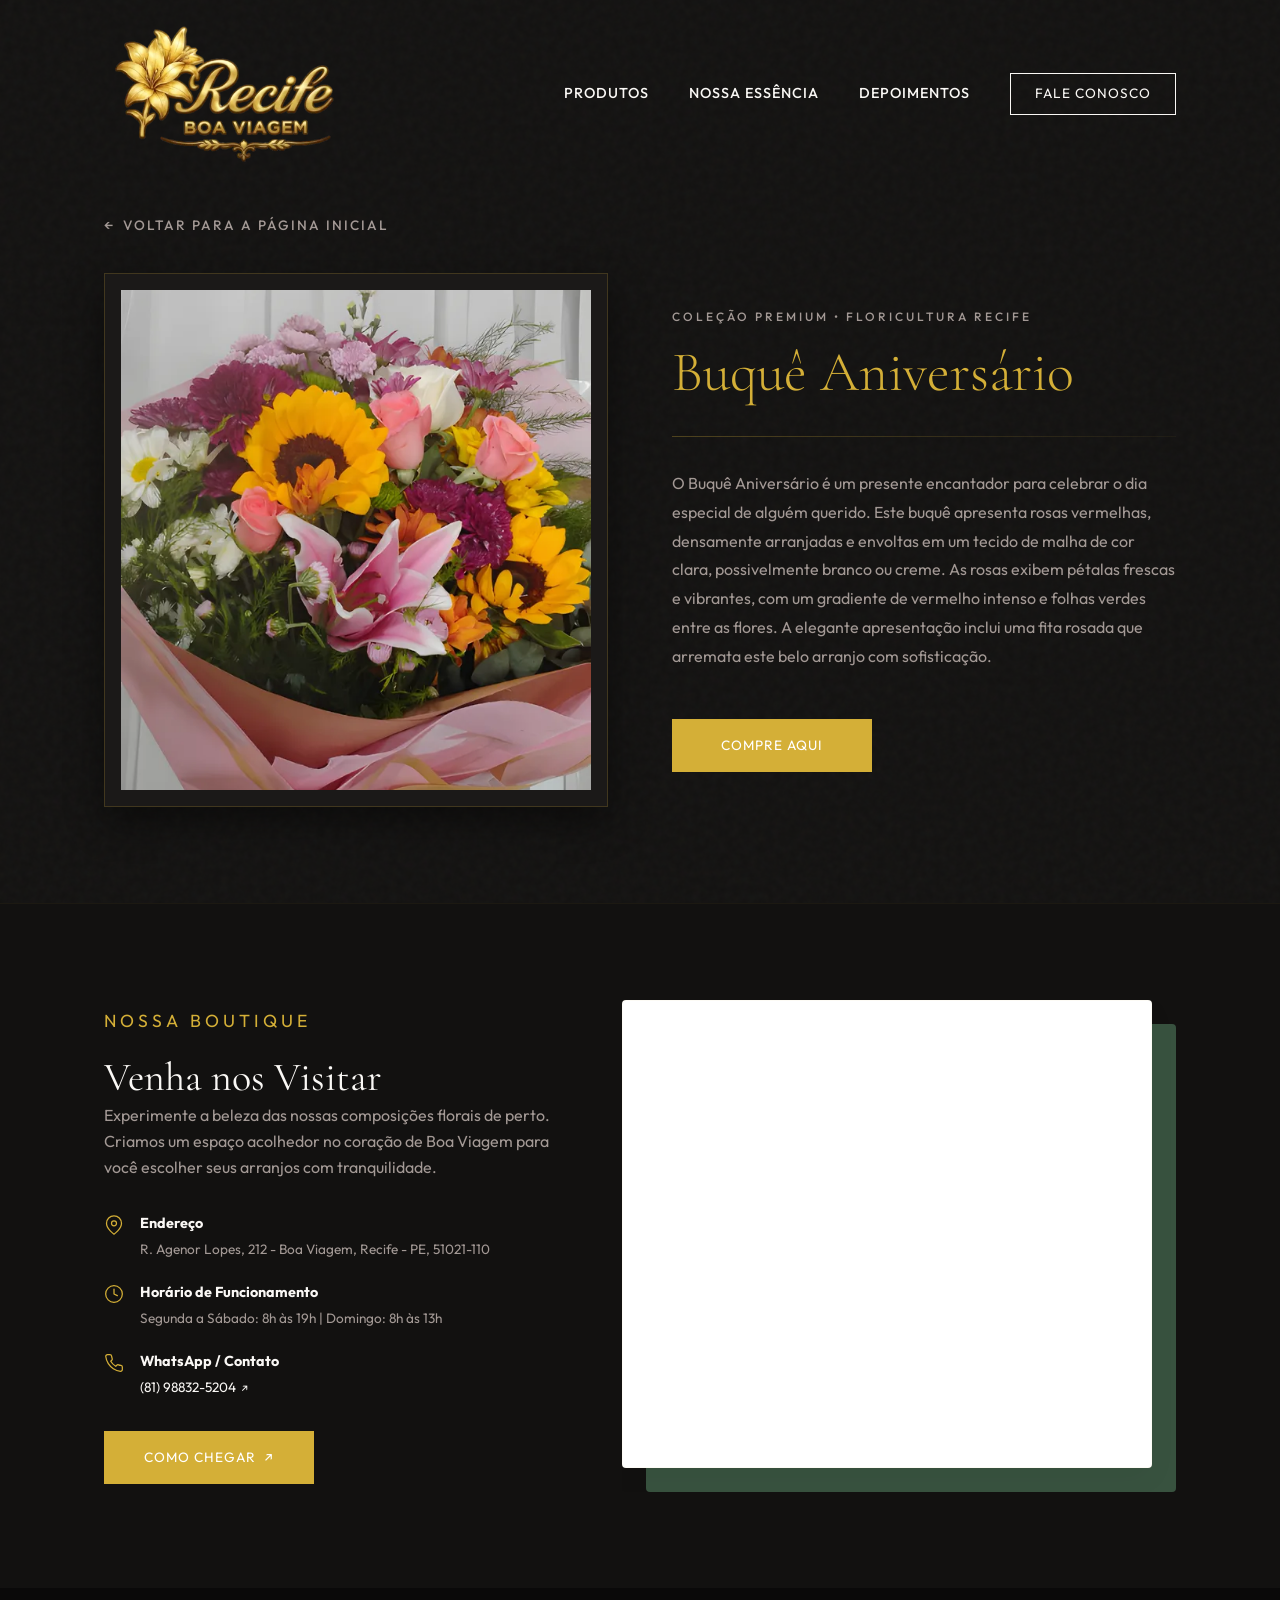
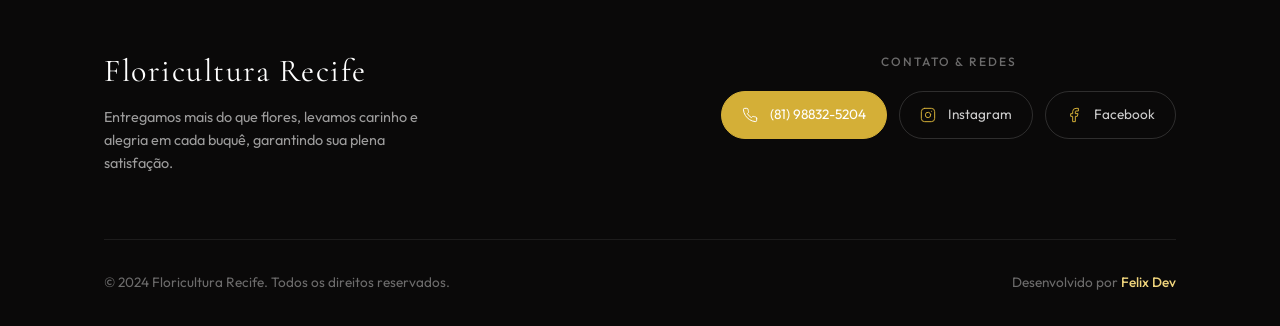
==== commit 2e9dfd10: "contact: add WhatsApp contact link to the map details in the product detail page" ====
--- a/produto.html
+++ b/produto.html
@@ -141,6 +141,19 @@
                             <p>Segunda a Sábado: 8h às 19h | Domingo: 8h às 13h</p>
                         </div>
                     </div>
+
+                    <a href="https://wa.me/5581988325204" target="_blank" rel="noopener" class="detail-item" style="text-decoration: none; transition: transform 0.3s ease;" onmouseover="this.style.transform='translateX(4px)'" onmouseout="this.style.transform='translateX(0)'">
+                        <span class="detail-icon">
+                            <svg xmlns="http://www.w3.org/2000/svg" viewBox="0 0 24 24" fill="none"
+                                stroke="currentColor" stroke-width="1.5" stroke-linecap="round" stroke-linejoin="round" width="20" height="20">
+                                <path d="M22 16.92v3a2 2 0 0 1-2.18 2 19.79 19.79 0 0 1-8.63-3.07 19.5 19.5 0 0 1-6-6 19.79 19.79 0 0 1-3.07-8.67A2 2 0 0 1 4.11 2h3a2 2 0 0 1 2 1.72 12.84 12.84 0 0 0 .7 2.81 2 2 0 0 1-.45 2.11L8.09 9.91a16 16 0 0 0 6 6l1.27-1.27a2 2 0 0 1 2.11-.45 12.84 12.84 0 0 0 2.81.7A2 2 0 0 1 22 16.92z" />
+                            </svg>
+                        </span>
+                        <div>
+                            <strong>WhatsApp / Contato</strong>
+                            <p style="color: inherit;">(81) 98832-5204 <span style="font-size: 0.8em; margin-left: 2px;">↗</span></p>
+                        </div>
+                    </a>
                 </div>
 
                 <a href="https://maps.google.com/?q=Floricultura+Recife+R.+Agenor+Lopes+212+Recife" target="_blank"
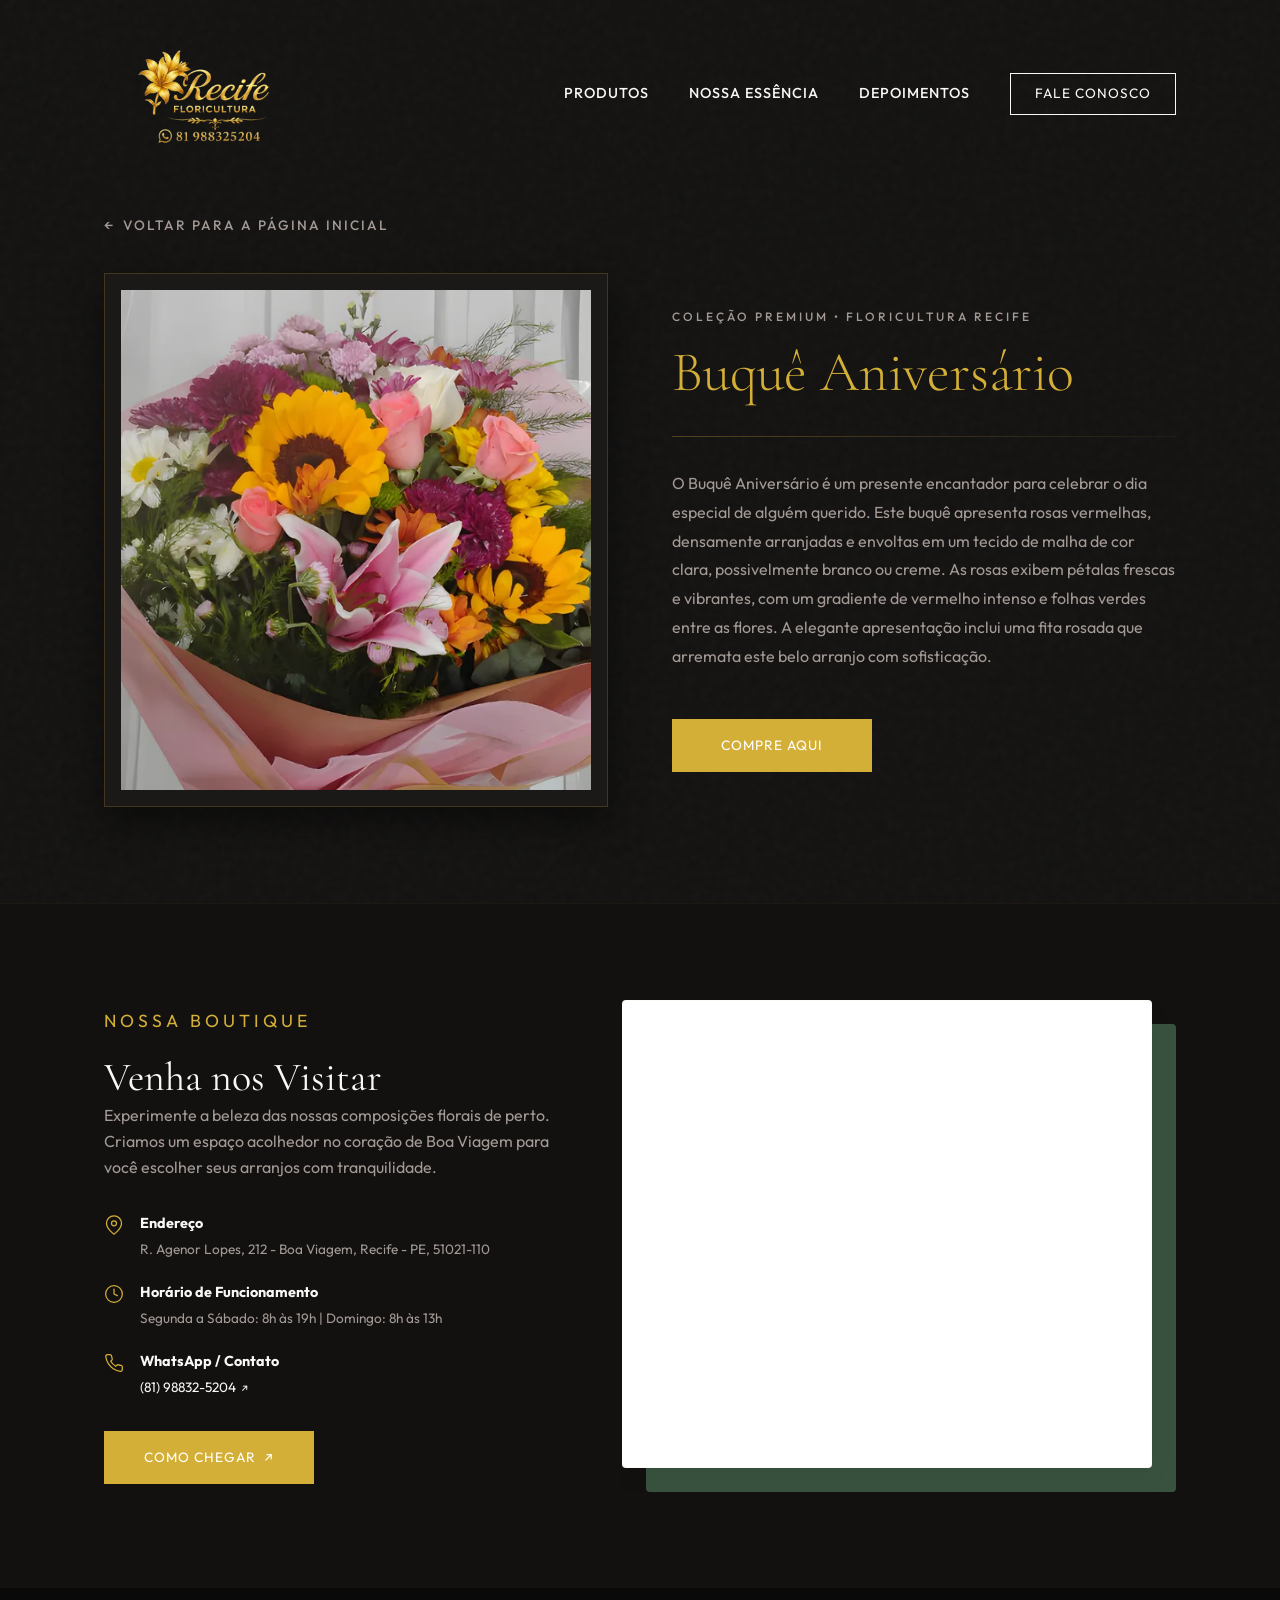
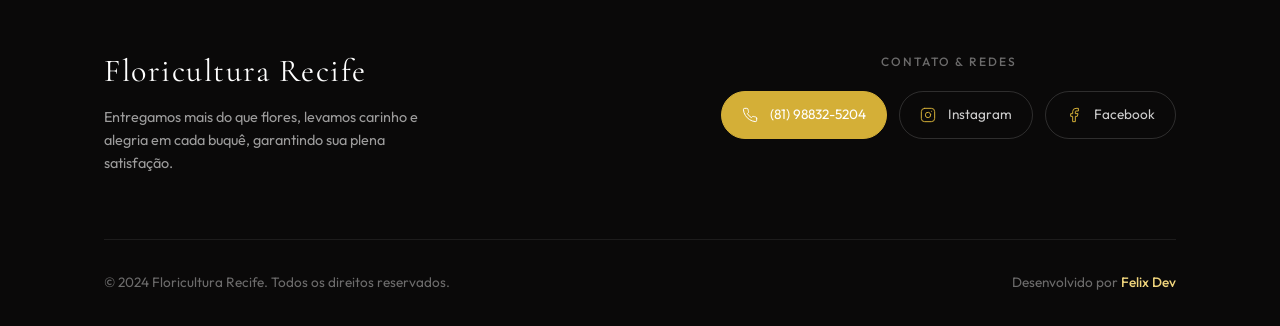
==== commit 3d0887b8: "style: atualiza logotipo da floricultura para nova versão dourada e ajusta dimensões" ====
--- a/produto.html
+++ b/produto.html
@@ -41,7 +41,7 @@
     <nav class="navbar">
         <div class="container nav-container">
             <a href="index.html" class="logo">
-                <img src="images/logo.webp" alt="Floricultura Recife Logo" class="logo-img" decoding="async" width="211" height="123" loading="eager">
+                <img src="images/logo.webp" alt="Floricultura Recife Logo" class="logo-img" decoding="async" width="210" height="140" loading="eager">
             </a>
             <button class="nav-toggle" aria-label="Menu">
                 <span></span>
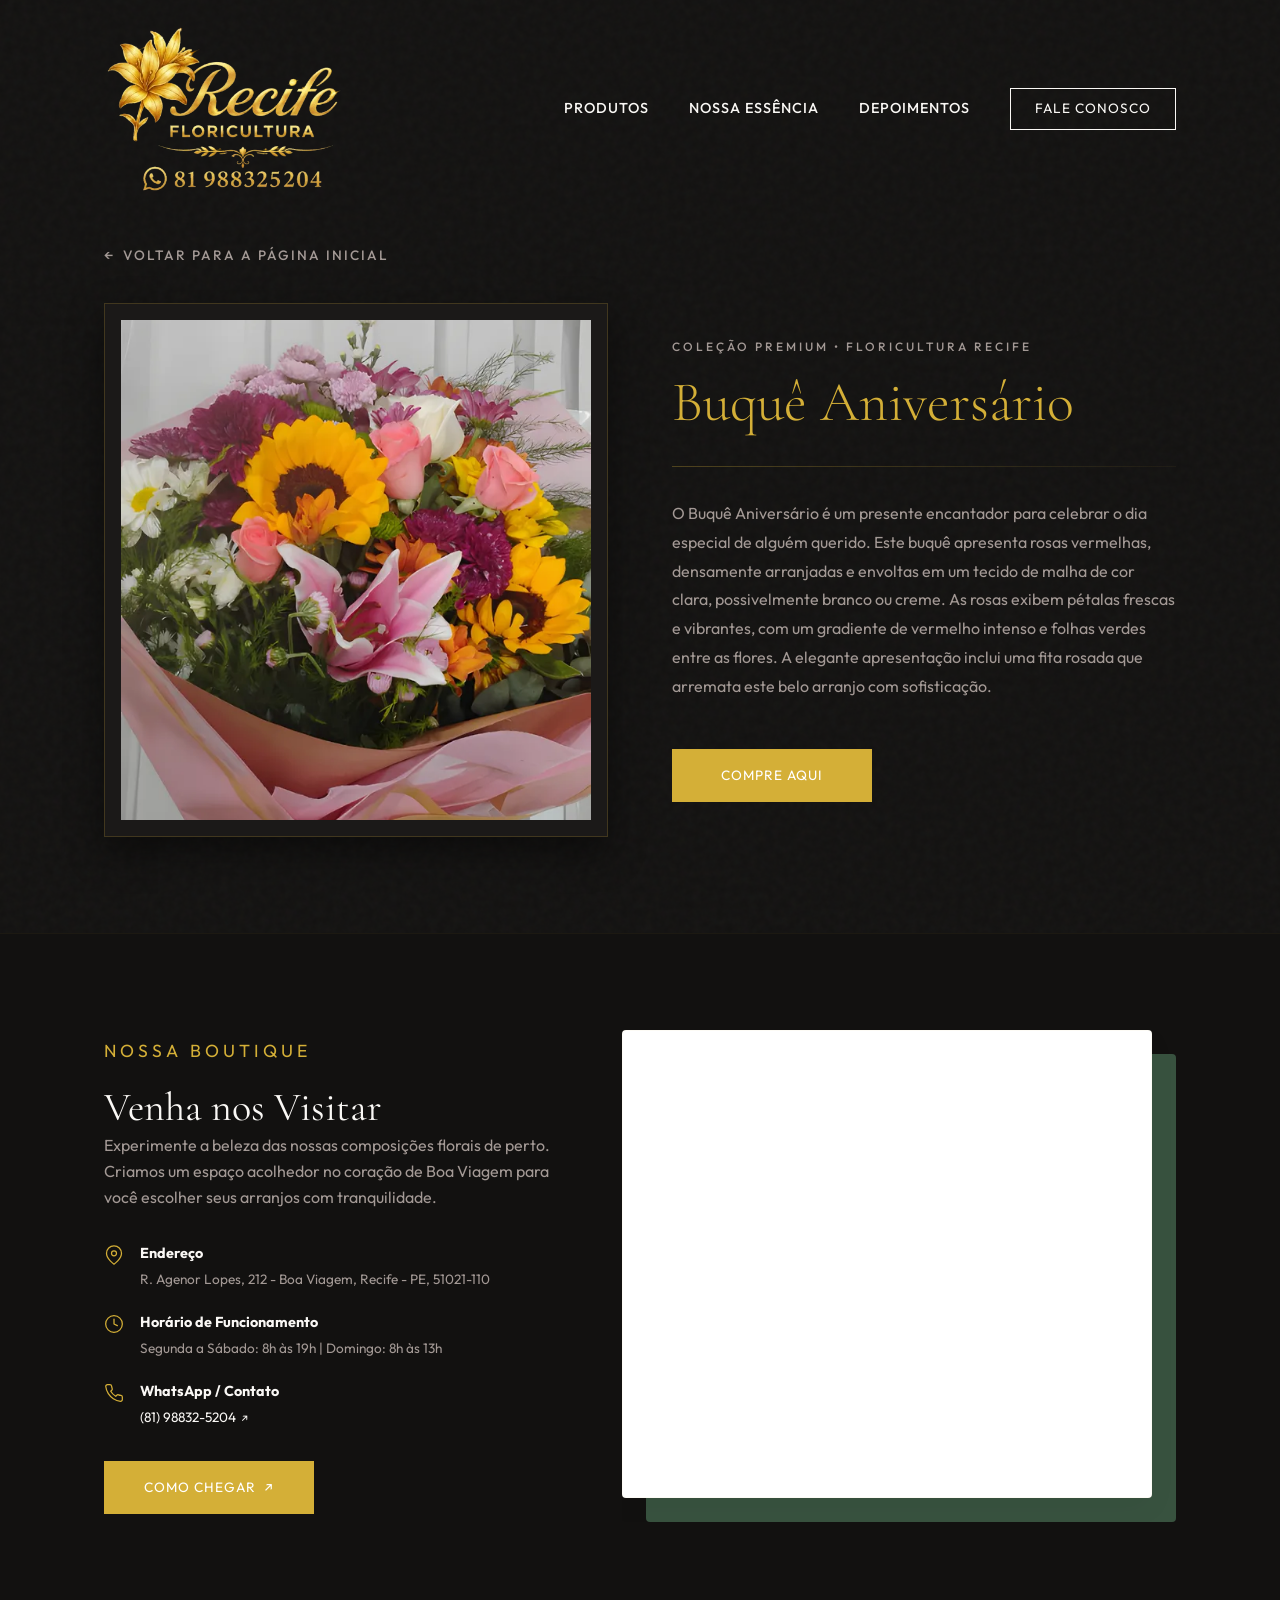
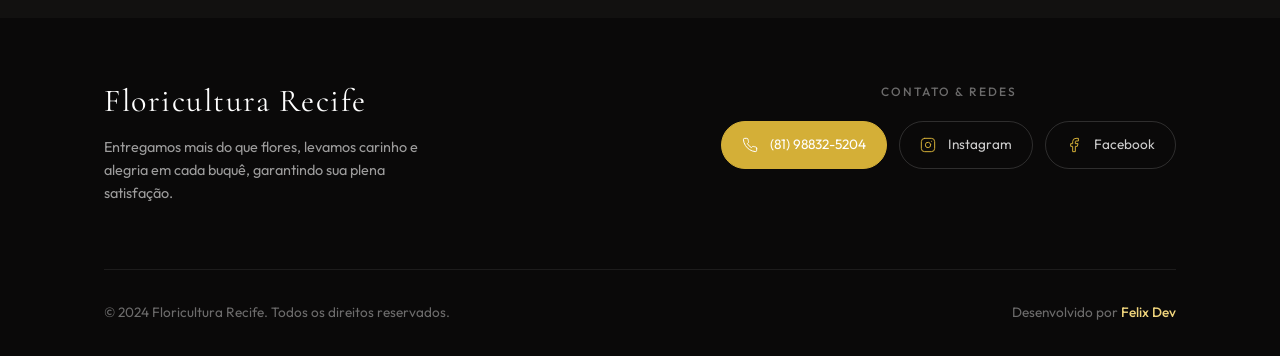
==== commit 0a69f694: "style: remove margens transparentes da nova logo e ajusta tamanhos no css para restaurar dimensões o" ====
--- a/produto.html
+++ b/produto.html
@@ -41,7 +41,7 @@
     <nav class="navbar">
         <div class="container nav-container">
             <a href="index.html" class="logo">
-                <img src="images/logo.webp" alt="Floricultura Recife Logo" class="logo-img" decoding="async" width="210" height="140" loading="eager">
+                <img src="images/logo.webp" alt="Floricultura Recife Logo" class="logo-img" decoding="async" width="212" height="150" loading="eager">
             </a>
             <button class="nav-toggle" aria-label="Menu">
                 <span></span>
--- a/styles.css
+++ b/styles.css
@@ -270,7 +270,7 @@
 }
 
 .logo-img {
-    height: 140px;
+    height: 170px;
     /* Balanced, elegant size for premium aesthetic and good visual hierarchy */
     width: auto;
     object-fit: contain;
@@ -334,7 +334,7 @@
     }
 
     .logo-img {
-        height: 192px;
+        height: 233px;
         /* Increased 25% + 10% for tablet */
     }
 
@@ -1783,7 +1783,7 @@
     }
 
     .logo-img {
-        height: 123px;
+        height: 149px;
     }
 
     /* Hero */
--- a/styles.css
+++ b/styles.css
@@ -270,7 +270,7 @@
 }
 
 .logo-img {
-    height: 140px;
+    height: 170px;
     /* Balanced, elegant size for premium aesthetic and good visual hierarchy */
     width: auto;
     object-fit: contain;
@@ -334,7 +334,7 @@
     }
 
     .logo-img {
-        height: 192px;
+        height: 233px;
         /* Increased 25% + 10% for tablet */
     }
 
@@ -1783,7 +1783,7 @@
     }
 
     .logo-img {
-        height: 123px;
+        height: 149px;
     }
 
     /* Hero */
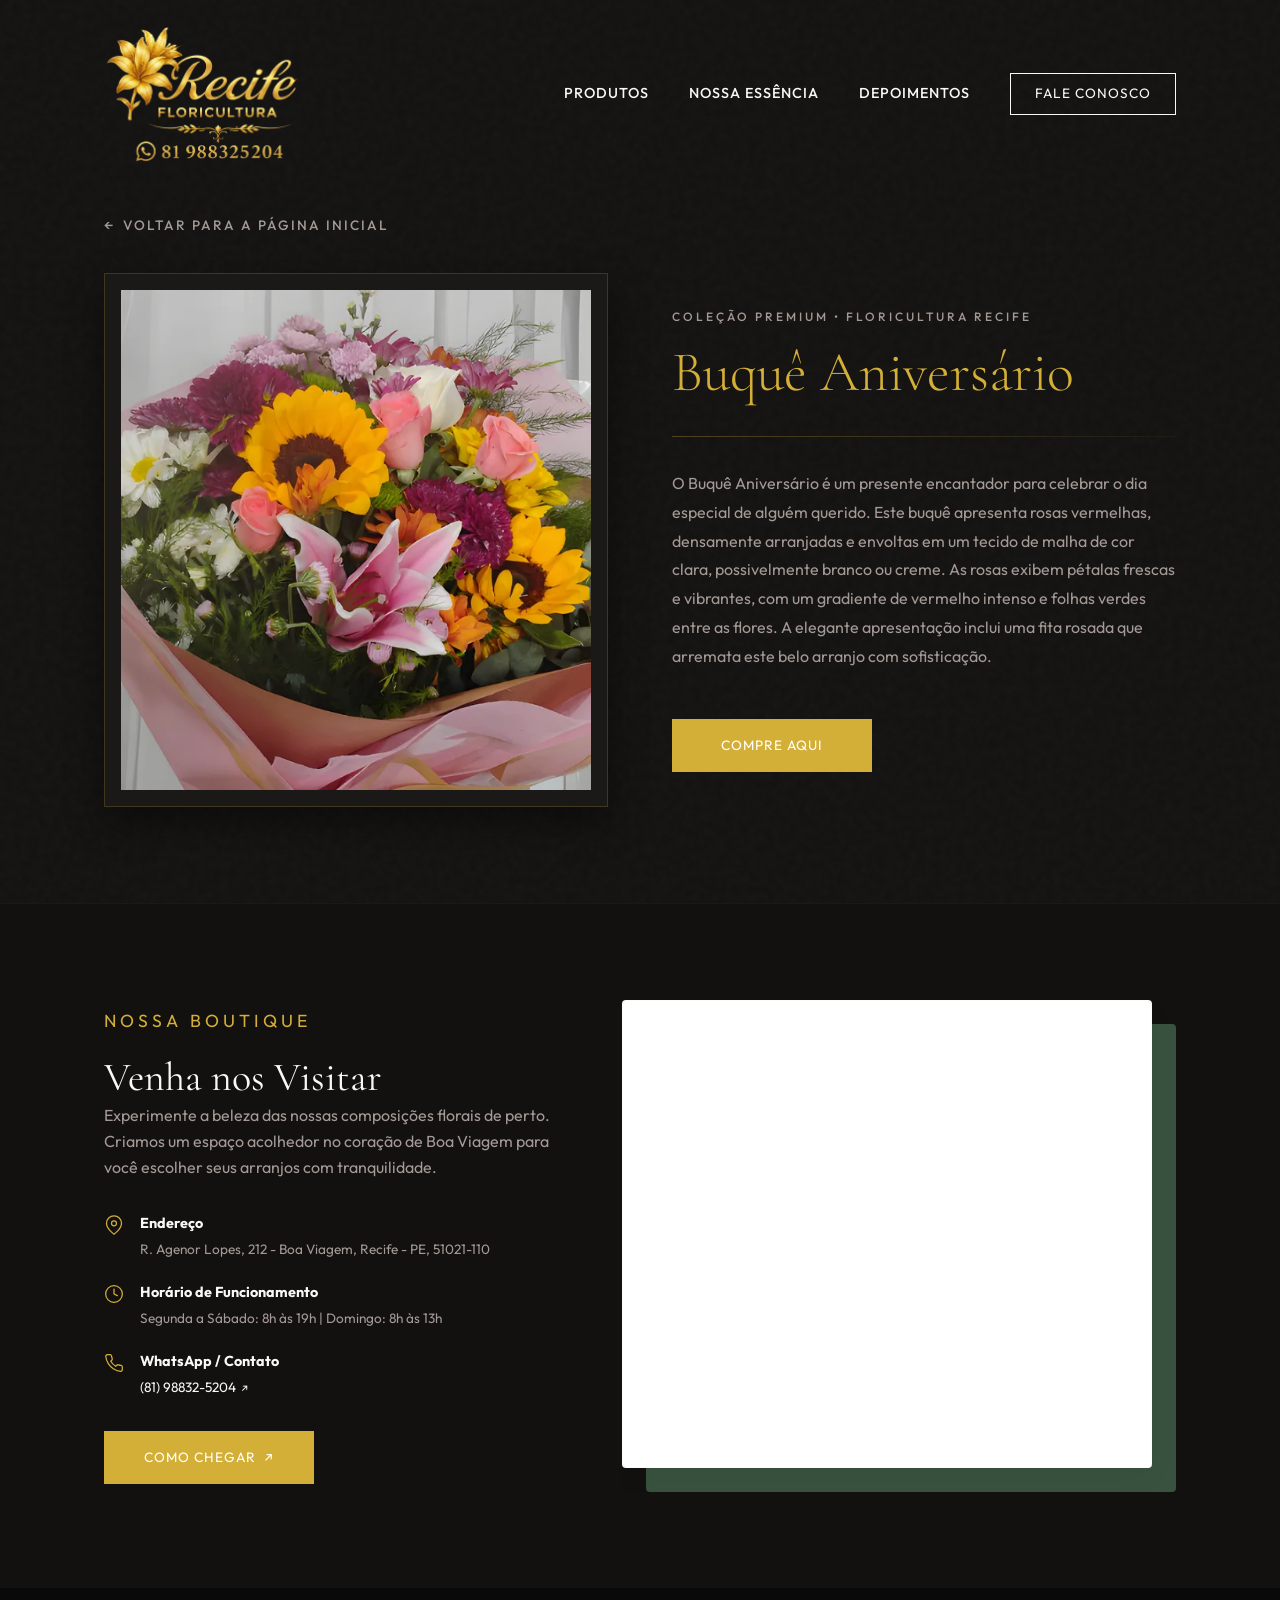
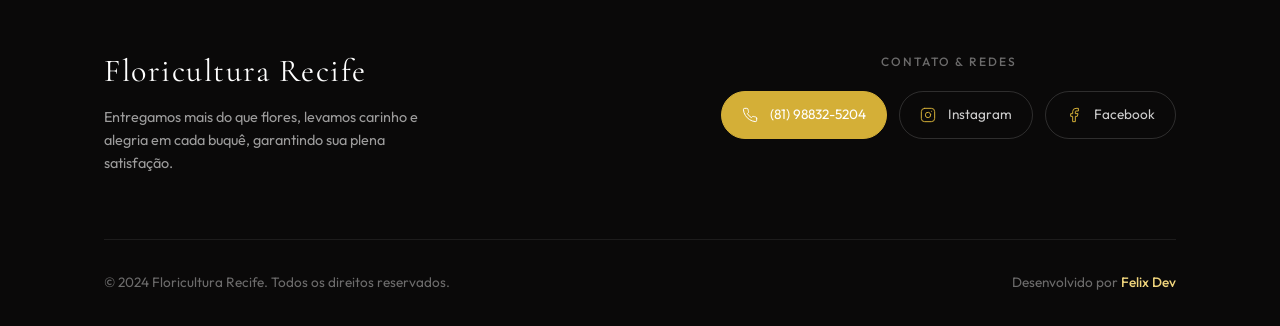
==== commit a91f711d: "feat: Adiciona produto Buquê Rosas Eternos Namorados e reorganiza catálogo" ====
--- a/produto.html
+++ b/produto.html
@@ -40,7 +40,7 @@
     <!-- Navigation -->
     <nav class="navbar">
         <div class="container nav-container">
-            <a href="index.html" class="logo">
+            <a href="https://wa.me/558188325204" class="logo" target="_blank" rel="noopener">
                 <img src="images/logo.webp" alt="Floricultura Recife Logo" class="logo-img" decoding="async" width="212" height="150" loading="eager">
             </a>
             <button class="nav-toggle" aria-label="Menu">
@@ -230,18 +230,66 @@
     <!-- Dynamic Product Loader Script -->
     <script>
         const products = {
+            "buque-rosas-eternos-namorados": {
+                title: "Buquê Rosas Eternos Namorados",
+                image: "images/BUQUE GIGANTE.webp",
+                catalogUrl: "https://wa.me/p/26946331185024414/558188325204",
+                description: "O Buquê Rosas Eternos Namorados é um presente monumental que transmite amor em cada detalhe! Com impressionantes 1,50 metro de altura, este arranjo exclusivo é composto por flores frescas e selecionadas, incluindo maravilhosas rosas vermelhas e lírios deslumbrantes. Acompanha um adorável urso de pelúcia gigante e um balão metalizado em formato de coração com a mensagem \"Te Amo\". Feito com carinho e dedicação, é a escolha perfeita para todas as ocasiões em que você deseja surpreender de forma inesquecível e grandiosa."
+            },
+            "box-glamour-rosas": {
+                title: "Box Glamour Rosas Vermelhas",
+                image: "images/box_glamour_rosas.webp",
+                catalogUrl: "https://wa.me/p/6778090658925240/558188325204",
+                description: "Surpreenda com um arranjo que une o clássico das rosas vermelhas ao design contemporâneo. Esta peça exclusiva apresenta rosas premium cuidadosamente selecionadas, acomodadas em uma elegante caixa de linho estruturada. O destaque fica para o detalhe da corrente dourada e a alça longa e delicada, que transforma o arranjo em um acessório de luxo. Perfeito para presentear com modernidade e paixão."
+            },
+            "buque-encanto-lirios": {
+                title: "Buquê Encanto de lírios",
+                image: "images/buque_encanto_lirios.webp",
+                catalogUrl: "https://wa.me/p/27259950106972546/558188325204",
+                description: "Uma composição majestosa e perfumada de lírios premium selecionados, arranjada artisticamente para encantar e transmitir os sentimentos mais nobres. O Buquê Encanto de Lírios une elegância e delicadeza em uma embalagem luxuosa e minimalista, tornando-se o presente ideal para celebrar conquistas, expressar admiração e iluminar o dia de alguém especial com sofisticação."
+            },
+            "buque-rosas-brancas": {
+                title: "Buquê de Rosas Brancas",
+                image: "images/buque_rosas_brancas.webp",
+                catalogUrl: "https://wa.me/p/9434132433337498/558188325204",
+                description: "A expressão máxima da pureza, paz e amor sincero. Este buquê clássico reúne rosas brancas selecionadas de qualidade premium, dispostas com maestria em uma embalagem clean e sofisticada que realça o frescor natural das flores. Perfeito para casamentos, celebrações solenes ou para presentear com elegância, harmonia e admiração genuína."
+            },
+            "buque-dlirios": {
+                title: "Buquê D'lirios",
+                image: "images/buque_dlirios.webp",
+                catalogUrl: "https://wa.me/p/26731351799831708/558188325204",
+                description: "Uma elegante e sofisticada combinação de lírios e rosas frescas, montada para transmitir encanto e admiração. Com flores cuidadosamente selecionadas para manter o frescor e a durabilidade, este buquê é a escolha perfeita para encantar em momentos inesquecíveis e celebrar com muita elegância."
+            },
+            "buque-amor-felicidade": {
+                title: "Buquê Amor e Felicidade",
+                image: "images/buque_amor_felicidade.webp",
+                catalogUrl: "https://wa.me/p/26904336315847929/558188325204",
+                description: "Uma composição radiante que une a energia vibrante dos girassóis com o romance clássico das rosas vermelhas. O Buquê Amor e Felicidade transmite calor, paixão e alegria em cada detalhe, sendo o presente ideal para iluminar o dia de quem você ama e marcar momentos especiais com uma mensagem de carinho genuíno."
+            },
+            "cesta-cafe-buque-rosas": {
+                title: "Cesta Café da Manhã com Buquê de Rosas Vermelhas",
+                image: "images/cesta_cafe_buque_rosas.webp",
+                catalogUrl: "https://wa.me/p/6879089138781717/558188325204",
+                description: "Uma combinação perfeita de carinho, romantismo e delicadeza. A cesta reúne itens especiais para um café da manhã encantador, acompanhada de um sofisticado buquê de rosas vermelhas que simboliza amor e paixão. Ideal para surpreender em aniversários, datas especiais ou transformar qualquer manhã em um momento inesquecível e cheio de afeto."
+            },
+            "conquista-romantico": {
+                title: "Conquista Romântico",
+                image: "images/conquista_romantico.webp",
+                catalogUrl: "https://wa.me/p/8999687273460186/558188325204",
+                description: "Um presente marcante e apaixonante, composto por um elegante buquê de rosas vermelhas envolvido em uma embalagem sofisticada, acompanhado de um balão em formato de coração que torna a surpresa ainda mais especial. Ideal para declarar amor, celebrar momentos inesquecíveis e transformar qualquer ocasião em uma lembrança única e cheia de romantismo."
+            },
+            "buque-mix-flores": {
+                title: "Buquê mix de flores",
+                image: "images/buque_mix_flores.jpg",
+                catalogUrl: "https://wa.me/p/6677946252296516/558188325204",
+                description: "Cada flor e cada cor carregam significados especiais, transmitindo sentimentos como amor, carinho, alegria, gratidão e admiração. Um presente completo, elegante e cheio de boas energias, perfeito para tornar qualquer momento ainda mais especial."
+            },
             "buque-aniversario": {
                 title: "Buquê Aniversário",
                 image: "images/bouquet_anniversary.webp",
                 catalogUrl: "https://wa.me/p/10035827223172848/558188325204",
                 description: "O Buquê Aniversário é um presente encantador para celebrar o dia especial de alguém querido. Este buquê apresenta rosas vermelhas, densamente arranjadas e envoltas em um tecido de malha de cor clara, possivelmente branco ou creme. As rosas exibem pétalas frescas e vibrantes, com um gradiente de vermelho intenso e folhas verdes entre as flores. A elegante apresentação inclui uma fita rosada que arremata este belo arranjo com sofisticação."
             },
-            "buque-romantico": {
-                title: "Buquê Romântico",
-                image: "images/bouquet_joy.webp",
-                catalogUrl: "https://wa.me/p/24422990980720679/558188325204",
-                description: "Uma combinação delicada de flores selecionadas para transformar sentimentos em gestos inesquecíveis. Com cores harmoniosas e acabamento elegante, o Buquê Romântico é perfeito para surpreender em momentos especiais, celebrar o amor ou simplesmente demonstrar carinho com sofisticação."
-            },
             "buque-mix-felicidade": {
                 title: "Buquê Mix de Felicidade",
                 image: "images/bouquet_happiness.webp",
@@ -280,9 +328,9 @@
             },
             "buque-romance": {
                 title: "Buquê Romance",
-                image: "images/romance.webp",
+                image: "images/buque_romance_novo.webp",
                 catalogUrl: "https://wa.me/p/24081842044828036/558188325204",
-                description: "Um clássico apaixonante composto por deslumbrantes rosas vermelhas, símbolo eterno do amor e da intensidade dos sentimentos. Com apresentação elegante e sofisticada, o Buquê Romance é perfeito para declarar emoções, surpreender alguém especial e tornar qualquer momento ainda mais inesquecível."
+                description: "Especial com 20 rosas Vermelhas Aveludadas. Um clássico apaixonante composto por deslumbrantes rosas vermelhas, símbolo eterno do amor e da intensidade dos sentimentos. Com apresentação elegante e sofisticada, o Buquê Romance é perfeito para declarar emoções, surpreender alguém especial e tornar qualquer momento ainda mais inesquecível."
             },
             "mix-especial": {
                 title: "Mix Especial",
--- a/styles.css
+++ b/styles.css
@@ -1,2396 +1,2425 @@
-/* =========================================
-   FLORICULTURA RECIFE - LUXURY AESTHETIC
-   ========================================= */
-
-/* --- CSS Variables --- */
-:root {
-    /* Colors */
-    --clr-bg-main: #121110;
-    /* Onyx Warm / Deep luxury charcoal */
-    --clr-bg-secondary: #1b1918;
-    /* Obsidian Light / Soft dark for alternate sections */
-    --clr-primary: #d4af37;
-    /* Elegant metallic gold */
-    --clr-primary-light: #f0d57d;
-    /* Lighter gold for hover states */
-    --clr-accent: #38523f;
-    /* Rich botanical forest green, optimized for dark backgrounds */
-    --clr-text-dark: #faf8f5;
-    /* Light warm alabaster for high-end readability */
-    --clr-text-light: #a39995;
-    /* Warm medium taupe for secondary texts */
-    --clr-text-inverse: #121110;
-    /* Onyx Warm text on gold buttons/cards */
-    --clr-white: #ffffff;
-
-    /* Typography */
-    --font-heading: 'Cormorant Garamond', serif;
-    --font-body: 'Outfit', sans-serif;
-
-    /* Spacing */
-    --space-sm: 1rem;
-    --space-md: 2rem;
-    --space-lg: 4rem;
-    --space-xl: 6rem;
-
-    /* Utilities */
-    --border-radius: 4px;
-    --transition: all 0.4s cubic-bezier(0.25, 0.46, 0.45, 0.94);
-}
-
-/* --- Base Reset & Setup --- */
-* {
-    margin: 0;
-    padding: 0;
-    box-sizing: border-box;
-}
-
-html {
-    scroll-behavior: smooth;
-    font-size: 16px;
-    overflow-x: hidden;
-}
-
-body {
-    font-family: var(--font-body);
-    background-color: var(--clr-bg-main);
-    color: var(--clr-text-dark);
-    line-height: 1.6;
-    overflow-x: hidden;
-    /* Subtle paper/noise texture overlay */
-    background-image: url("data:image/svg+xml,%3Csvg viewBox='0 0 200 200' xmlns='http://www.w3.org/2000/svg'%3E%3Cfilter id='noiseFilter'%3E%3CfeTurbulence type='fractalNoise' baseFrequency='0.8' numOctaves='3' stitchTiles='stitch'/%3E%3C/filter%3E%3Crect width='100%25' height='100%25' filter='url(%23noiseFilter)' opacity='0.03'/%3E%3C/svg%3E");
-}
-
-h1,
-h2,
-h3,
-h4,
-h5,
-h6 {
-    font-family: var(--font-heading);
-    font-weight: 400;
-    line-height: 1.2;
-    color: var(--clr-text-dark);
-    overflow-wrap: break-word;
-    word-break: break-word;
-}
-
-p {
-    overflow-wrap: break-word;
-    word-break: break-word;
-}
-
-a,
-button {
-    text-decoration: none;
-    color: inherit;
-    transition: var(--transition);
-    -webkit-tap-highlight-color: transparent;
-    user-select: none;
-    -webkit-user-select: none;
-}
-
-img {
-    max-width: 100%;
-    height: auto;
-    display: block;
-}
-
-.container {
-    max-width: 1200px;
-    margin: 0 auto;
-    padding: 0 5%;
-}
-
-.text-center {
-    text-align: center;
-}
-
-/* --- Typography Classes --- */
-.section-header {
-    max-width: 800px;
-    margin: 0 auto 3rem;
-}
-
-.section-subtitle {
-    font-family: var(--font-body);
-    font-size: 1.1rem;
-    text-transform: uppercase;
-    letter-spacing: 4px;
-    color: var(--clr-primary);
-    margin-bottom: 1rem;
-    display: block;
-}
-
-.section-title {
-    font-size: clamp(1.8rem, 3.5vw, 2.5rem);
-    line-height: 1.3;
-    margin-bottom: 0;
-}
-
-/* --- Buttons --- */
-.btn-primary {
-    display: inline-block;
-    background-color: var(--clr-primary);
-    color: var(--clr-white);
-    padding: 1rem 2.5rem;
-    font-family: var(--font-body);
-    text-transform: uppercase;
-    letter-spacing: 1px;
-    font-size: 0.85rem;
-    border: none;
-    cursor: pointer;
-    border-radius: 0;
-    /* Sharp edges for editorial look */
-    position: relative;
-    overflow: hidden;
-    z-index: 1;
-}
-
-.btn-primary::after {
-    content: '';
-    position: absolute;
-    bottom: 0;
-    left: 0;
-    width: 100%;
-    height: 100%;
-    background-color: var(--clr-text-dark);
-    z-index: -1;
-    transform: translateY(100%);
-    transition: var(--transition);
-}
-
-.btn-primary:hover::after {
-    transform: translateY(0);
-}
-
-.btn-primary:hover {
-    color: var(--clr-white);
-}
-
-.btn-outline {
-    display: inline-block;
-    border: 1px solid var(--clr-text-dark);
-    padding: 0.6rem 1.5rem;
-    font-size: 0.85rem;
-    text-transform: uppercase;
-    letter-spacing: 1px;
-}
-
-.btn-outline:hover {
-    background-color: var(--clr-text-dark);
-    color: var(--clr-white);
-}
-
-.btn-secondary {
-    display: inline-block;
-    padding: 0.5rem 0;
-    font-size: 0.85rem;
-    text-transform: uppercase;
-    letter-spacing: 1px;
-    border-bottom: 1px solid var(--clr-text-dark);
-}
-
-.btn-secondary:hover {
-    color: var(--clr-primary);
-    border-color: var(--clr-primary);
-}
-
-.link-arrow {
-    display: inline-flex;
-    align-items: center;
-    gap: 0.5rem;
-    font-size: 1rem;
-    text-transform: uppercase;
-    letter-spacing: 1px;
-    font-weight: 500;
-}
-
-.link-arrow span {
-    transition: var(--transition);
-}
-
-.link-arrow:hover span {
-    transform: translateX(5px);
-    color: var(--clr-primary);
-}
-
-/* --- Navigation --- */
-.navbar {
-    padding: 1.5rem 0 1rem 0;
-    position: relative;
-    top: 0;
-    left: 0;
-    width: 100%;
-    z-index: 100;
-    background-color: transparent;
-    border-bottom: none;
-    box-shadow: none;
-}
-
-.navbar .nav-links a {
-    color: var(--clr-text-dark);
-}
-
-.navbar .nav-links a:hover {
-    color: var(--clr-primary);
-}
-
-.navbar .nav-links .btn-outline {
-    border-color: var(--clr-text-dark);
-    color: var(--clr-text-dark);
-}
-
-.navbar .nav-links .btn-outline:hover {
-    background-color: var(--clr-text-dark);
-    color: var(--clr-white);
-    border-color: var(--clr-text-dark);
-}
-
-.nav-container {
-    display: flex;
-    justify-content: space-between;
-    align-items: center;
-}
-
-.logo {
-    display: inline-flex;
-    align-items: center;
-    justify-content: center;
-    background: transparent;
-    border: none;
-    padding: 0;
-    margin: 0;
-    box-shadow: none;
-    transition: var(--transition);
-}
-
-.logo:hover {
-    transform: scale(1.05);
-}
-
-.logo-img {
-    height: 170px;
-    /* Balanced, elegant size for premium aesthetic and good visual hierarchy */
-    width: auto;
-    object-fit: contain;
-    transition: var(--transition);
-}
-
-.logo:hover .logo-img {
-    transform: scale(1.05);
-    /* Smooth organic zoom on hover */
-}
-
-.nav-toggle {
-    display: none;
-}
-
-.nav-links {
-    display: flex;
-    align-items: center;
-    gap: 2.5rem;
-}
-
-.nav-links a:not(.btn-outline) {
-    font-size: 0.9rem;
-    text-transform: uppercase;
-    letter-spacing: 1px;
-    position: relative;
-    font-weight: 500;
-}
-
-.nav-links a:not(.btn-outline)::after {
-    content: '';
-    position: absolute;
-    bottom: -4px;
-    left: 0;
-    width: 0;
-    height: 1px;
-    background-color: var(--clr-primary);
-    transition: var(--transition);
-}
-
-.nav-links a:not(.btn-outline):hover::after {
-    width: 100%;
-}
-
-@media (max-width: 768px) {
-    .navbar {
-        padding: 0.75rem 0;
-        position: relative;
-        z-index: 105;
-    }
-
-    .logo {
-        padding: 0;
-        margin: 0 auto;
-        background: transparent;
-        border: none;
-        box-shadow: none;
-        position: relative;
-        z-index: 110;
-        display: inline-flex;
-    }
-
-    .logo-img {
-        height: 233px;
-        /* Increased 25% + 10% for tablet */
-    }
-
-    .nav-container {
-        position: relative;
-        flex-direction: row;
-        justify-content: center;
-        align-items: center;
-        width: 100%;
-        padding: 0 5%;
-    }
-
-    /* Remove decorative separator since menu is hidden */
-    .nav-container::after {
-        display: none;
-    }
-
-    /* Hamburger Menu Button */
-    .nav-toggle {
-        display: flex;
-        flex-direction: column;
-        justify-content: space-between;
-        width: 26px;
-        height: 18px;
-        background: transparent;
-        border: none;
-        cursor: pointer;
-        padding: 0;
-        z-index: 110;
-        position: absolute;
-        right: 5%;
-        top: 50%;
-        transform: translateY(-50%);
-    }
-
-    .nav-toggle span {
-        width: 100%;
-        height: 1.5px;
-        background-color: var(--clr-text-dark);
-        transition: var(--transition);
-        transform-origin: left center;
-    }
-
-    /* Hamburger to 'X' animation */
-    .nav-toggle.active span:nth-child(1) {
-        transform: rotate(45deg) translate(2px, -1px);
-        background-color: var(--clr-text-dark);
-    }
-
-    .nav-toggle.active span:nth-child(2) {
-        opacity: 0;
-        transform: scale(0);
-    }
-
-    .nav-toggle.active span:nth-child(3) {
-        transform: rotate(-45deg) translate(2px, 1px);
-        background-color: var(--clr-text-dark);
-    }
-
-    /* Mobile Overlay Drawer */
-    .nav-links {
-        position: fixed;
-        top: 0;
-        right: 0;
-        width: 100%;
-        height: 100vh;
-        background-color: rgba(18, 17, 16, 0.98);
-        /* Dark, beautiful brand background */
-        backdrop-filter: blur(15px);
-        -webkit-backdrop-filter: blur(15px);
-        display: flex;
-        flex-direction: column;
-        justify-content: center;
-        align-items: center;
-        gap: 2.2rem;
-        z-index: 100;
-        opacity: 0;
-        pointer-events: none;
-        transform: translateY(-30px);
-        transition: opacity 0.5s cubic-bezier(0.16, 1, 0.3, 1), transform 0.5s cubic-bezier(0.16, 1, 0.3, 1);
-    }
-
-    .nav-links.active {
-        opacity: 1;
-        pointer-events: auto;
-        transform: translateY(0);
-    }
-
-    .nav-links a {
-        opacity: 0;
-        transform: translateY(15px);
-        transition: opacity 0.4s ease, transform 0.4s ease;
-    }
-
-    .nav-links.active a {
-        opacity: 1;
-        transform: translateY(0);
-    }
-
-    /* Stagger fade in delays for each link */
-    .nav-links.active a:nth-child(1) {
-        transition-delay: 0.1s;
-    }
-
-    .nav-links.active a:nth-child(2) {
-        transition-delay: 0.18s;
-    }
-
-    .nav-links.active a:nth-child(3) {
-        transition-delay: 0.26s;
-    }
-
-    .nav-links.active a:nth-child(4) {
-        transition-delay: 0.34s;
-    }
-
-    .nav-links a:not(.btn-outline) {
-        font-size: 1.25rem !important;
-        letter-spacing: 2px !important;
-        font-weight: 500;
-    }
-
-    .nav-links a.btn-outline {
-        padding: 0.8rem 2rem !important;
-        font-size: 1rem !important;
-        margin-top: 1.5rem;
-        border-color: var(--clr-text-dark);
-        color: var(--clr-text-dark);
-        letter-spacing: 1.5px;
-    }
-}
-
-/* --- Hero Section --- */
-.hero {
-    min-height: calc(100vh - 190px);
-    /* Adjust for solid navbar */
-    display: flex;
-    align-items: center;
-    padding-top: 4rem;
-    /* Reduced padding since navbar is no longer absolute overlay */
-    position: relative;
-    background-color: transparent;
-    color: var(--clr-text-dark);
-}
-
-.hero .hero-title,
-.hero .hero-text,
-.hero h1,
-.hero h2,
-.hero h3,
-.hero h4,
-.hero h5,
-.hero h6 {
-    color: var(--clr-text-dark);
-}
-
-.hero-container {
-    display: grid;
-    grid-template-columns: 1fr 1fr;
-    gap: 4rem;
-    align-items: center;
-}
-
-.hero-content {
-    max-width: 500px;
-    min-width: 0;
-    /* Fix CSS Grid overflow: prevent items expanding beyond 1fr */
-    overflow: hidden;
-    /* Prevent ticker from escaping the container */
-}
-
-.hero-subtitle {
-    font-size: 0.85rem;
-    text-transform: uppercase;
-    letter-spacing: 3px;
-    color: var(--clr-primary);
-    margin-bottom: 1.5rem;
-}
-
-.hero-title {
-    font-size: clamp(3rem, 5vw, 4.5rem);
-    margin-bottom: 1.5rem;
-}
-
-.hero-title em {
-    font-style: italic;
-    color: var(--clr-primary);
-}
-
-.hero-text {
-    color: var(--clr-text-light);
-    font-size: 1.1rem;
-    margin-bottom: 2.5rem;
-    max-width: 400px;
-}
-
-/* --- Hero Ticker (Running Text) --- */
-.hero-ticker {
-    display: block;
-    overflow: hidden;
-    width: 100%;
-    max-width: 100%;
-    /* Never exceed parent */
-    margin: 1.5rem 0 2rem 0;
-    border-top: 1.5px solid rgba(212, 175, 55, 0.12);
-    border-bottom: 1.5px solid rgba(212, 175, 55, 0.12);
-    padding: 0.75rem 0;
-    box-sizing: border-box;
-}
-
-.ticker-track {
-    display: flex;
-    width: max-content;
-    animation: ticker-animation 50s linear infinite;
-}
-
-.ticker-items {
-    display: flex;
-    align-items: center;
-    flex-shrink: 0;
-    white-space: nowrap;
-}
-
-.ticker-items span:not(.ticker-dot) {
-    font-family: var(--font-body);
-    font-size: 0.8rem;
-    text-transform: uppercase;
-    letter-spacing: 2px;
-    font-weight: 600;
-    color: var(--clr-primary);
-}
-
-.ticker-dot {
-    margin: 0 1.25rem;
-    font-size: 1rem;
-    font-weight: bold;
-    color: var(--clr-primary);
-}
-
-@keyframes ticker-animation {
-    0% {
-        transform: translate3d(0, 0, 0);
-    }
-
-    100% {
-        transform: translate3d(-50%, 0, 0);
-    }
-}
-
-
-.hero-image-wrapper {
-    position: relative;
-    height: 80vh;
-    width: 100%;
-    min-width: 0;
-    /* Fix CSS Grid overflow */
-    box-shadow: -20px 20px 0px var(--clr-bg-secondary);
-    max-width: 100%;
-}
-
-.hero-image {
-    width: 100%;
-    height: 100%;
-    object-fit: cover;
-    /* Cleanly crop the dark vertical line artifact on the left edge */
-    clip-path: inset(0 0 0 3px);
-}
-
-.decorative-element {
-    position: absolute;
-    bottom: -2rem;
-    left: -2rem;
-    width: 200px;
-    height: 200px;
-    border: 1px solid var(--clr-primary);
-    z-index: -1;
-}
-
-@media (max-width: 992px) {
-    .hero-container {
-        grid-template-columns: 1fr;
-        text-align: center;
-        gap: 2rem;
-        padding-top: 2.5rem;
-        overflow: hidden;
-        /* Prevent any child from escaping */
-    }
-
-    .hero {
-        padding-top: 1rem;
-        min-height: auto;
-        overflow: hidden;
-    }
-
-    .hero-content {
-        margin: 0 auto;
-        text-align: center;
-        max-width: 100%;
-        /* Use full grid cell width */
-        width: 100%;
-        overflow: hidden;
-        /* CRITICAL: contain the ticker */
-        box-sizing: border-box;
-    }
-
-    .hero-title {
-        text-align: center;
-        margin-left: auto;
-        margin-right: auto;
-        max-width: 100%;
-        overflow-wrap: break-word;
-        word-break: break-word;
-    }
-
-    .hero-text {
-        text-align: center;
-        margin-left: auto;
-        margin-right: auto;
-        max-width: 100%;
-    }
-
-    /* Center the CTA button on mobile */
-    .hero-content .btn-primary {
-        display: block;
-        text-align: center;
-        margin: 0 auto;
-        width: fit-content;
-        max-width: 100%;
-    }
-
-    .hero-image-wrapper {
-        height: 50vh;
-        margin-top: 2rem;
-    }
-
-    .decorative-element {
-        display: none;
-    }
-
-    .hero-ticker {
-        display: block;
-        overflow: hidden;
-        width: 100%;
-        max-width: 100%;
-    }
-}
-
-@media (max-width: 576px) {
-    .hero {
-        padding-top: 0.5rem;
-        overflow: hidden;
-    }
-
-    .hero-container {
-        padding-top: 1.5rem;
-        overflow: hidden;
-    }
-
-    .hero-title {
-        font-size: clamp(1.6rem, 7vw, 2.2rem);
-        text-align: center;
-        margin-left: auto;
-        margin-right: auto;
-        max-width: 100%;
-    }
-
-    .hero-text {
-        font-size: 0.95rem;
-        margin-bottom: 2rem;
-        max-width: 100%;
-        text-align: center;
-        margin-left: auto;
-        margin-right: auto;
-    }
-
-    .hero-image-wrapper {
-        box-shadow: none;
-    }
-
-    .hero-content .btn-primary {
-        display: block;
-        margin: 0 auto;
-        width: fit-content;
-        max-width: 100%;
-        text-align: center;
-        padding: 1rem 1.5rem;
-    }
-}
-
-/* --- Features Bar --- */
-.features-bar {
-    background-color: var(--clr-bg-secondary);
-    /* Soft dark background to integrate with dark theme */
-    color: var(--clr-text-dark);
-    padding: 2rem 0;
-    /* 👇 AQUI VOCÊ ALTERA A DISTÂNCIA (ESPAÇAMENTO) ACIMA DA BARRA DE BENEFÍCIOS 👇 */
-    margin-top: 3rem;
-    border: none;
-    position: relative;
-    z-index: 10;
-    box-shadow: 0 10px 30px rgba(0, 0, 0, 0.2);
-}
-
-.features-container {
-    display: flex;
-    justify-content: space-between;
-    align-items: center;
-    flex-wrap: wrap;
-    gap: 1rem;
-}
-
-.feature-item {
-    display: flex;
-    align-items: center;
-    gap: 0.75rem;
-}
-
-.feature-icon {
-    display: flex;
-    align-items: center;
-    justify-content: center;
-}
-
-.feature-icon svg {
-    width: 22px;
-    height: 22px;
-    color: var(--clr-primary);
-}
-
-.feature-text {
-    font-size: 0.85rem;
-    text-transform: uppercase;
-    letter-spacing: 1px;
-    font-weight: 700;
-    overflow-wrap: break-word;
-    word-break: break-word;
-}
-
-@media (max-width: 768px) {
-    .features-container {
-        flex-direction: column;
-        align-items: center;
-        justify-content: center;
-        gap: 1.25rem;
-        text-align: center;
-    }
-
-    .feature-item {
-        justify-content: center;
-        width: 100%;
-    }
-}
-
-/* --- Sections Common --- */
-.section {
-    padding: var(--space-xl) 0;
-}
-
-/* --- Products Section --- */
-.products-section {
-    background-color: var(--clr-bg-secondary);
-    color: var(--clr-text-dark);
-}
-
-.products-section .section-title,
-.products-section .product-info h3 {
-    color: var(--clr-text-dark);
-}
-
-.products-section .btn-secondary {
-    color: var(--clr-text-dark);
-    border-color: var(--clr-text-dark);
-}
-
-.products-section .btn-secondary:hover {
-    color: var(--clr-primary);
-    border-color: var(--clr-primary);
-}
-
-/* Outer wrapper: positions the arrows, does NOT clip */
-.products-slider-outer {
-    position: relative;
-    margin-top: 4rem;
-    display: flex;
-    align-items: center;
-    gap: 0;
-}
-
-/* Inner wrapper: clips pages, no padding */
-.products-slider-wrapper {
-    overflow: hidden;
-    width: auto;
-    margin: 0 -15px; /* Negative margin to expand viewport and absorb padding */
-    flex: 1;
-    min-width: 0;
-}
-
-.products-slider-track {
-    display: flex;
-    transition: transform 0.42s cubic-bezier(0.16, 1, 0.3, 1);
-    will-change: transform;
-    backface-visibility: hidden;
-}
-
-.slider-page {
-    flex: 0 0 100%;
-    width: 100%;
-    display: grid;
-    grid-template-columns: repeat(3, 1fr);
-    /* 3 cards per row on desktop */
-    gap: 3rem 2rem;
-    padding: 1rem 15px; /* 15px invisible buffer zone on sides to prevent sub-pixel bleed */
-    /* space so card shadows don't clip */
-    box-sizing: border-box;
-}
-
-
-/* --- Slider Controls Wrapper (Arrows + Dots) --- */
-.slider-controls-wrapper {
-    display: flex;
-    justify-content: center;
-    align-items: center;
-    gap: 1.5rem;
-    margin-top: 3.5rem;
-}
-
-.slider-arrow {
-    background: transparent;
-    border: none;
-    padding: 0.5rem;
-    color: var(--clr-primary);
-    cursor: pointer;
-    display: flex;
-    align-items: center;
-    justify-content: center;
-    transition: var(--transition);
-    position: relative;
-}
-
-.slider-arrow svg {
-    width: 20px;
-    height: 20px;
-    stroke-width: 2.2px;
-    transition: transform 0.4s cubic-bezier(0.25, 0.46, 0.45, 0.94), color 0.4s ease;
-}
-
-.slider-arrow:hover svg {
-    color: var(--clr-primary-light);
-}
-
-.slider-arrow.prev:hover svg {
-    transform: translateX(-4px);
-}
-
-.slider-arrow.next:hover svg {
-    transform: translateX(4px);
-}
-
-.slider-arrow:disabled {
-    opacity: 0.15;
-    cursor: not-allowed;
-    pointer-events: none;
-}
-
-/* Responsive adjustments */
-@media (max-width: 992px) {
-    .slider-page {
-        grid-template-columns: repeat(2, 1fr);
-        /* 2 columns on tablet */
-        gap: 2rem 1.5rem;
-    }
-}
-
-@media (max-width: 768px) {
-    .slider-controls-wrapper {
-        gap: 1rem;
-        margin-top: 2.5rem;
-    }
-
-    .slider-arrow {
-        display: flex;
-        /* Show arrows below the dots on mobile */
-    }
-
-    .slider-arrow svg {
-        width: 18px;
-        height: 18px;
-    }
-
-    .slider-page {
-        grid-template-columns: repeat(2, 1fr);
-        /* 2 compact columns on mobile */
-        gap: 1.5rem 1rem;
-    }
-}
-
-.product-image {
-    position: relative;
-    overflow: hidden;
-    aspect-ratio: 3/4;
-    margin-bottom: 1.5rem;
-    background-color: var(--clr-white);
-}
-
-.product-image::after {
-    content: '';
-    position: absolute;
-    top: 15px;
-    left: 15px;
-    right: 15px;
-    bottom: 15px;
-    border: 1px solid rgba(255, 255, 255, 0.6);
-    opacity: 0;
-    transition: opacity 0.45s cubic-bezier(0.25, 0.46, 0.45, 0.94), top 0.45s cubic-bezier(0.25, 0.46, 0.45, 0.94), left 0.45s cubic-bezier(0.25, 0.46, 0.45, 0.94), right 0.45s cubic-bezier(0.25, 0.46, 0.45, 0.94), bottom 0.45s cubic-bezier(0.25, 0.46, 0.45, 0.94);
-    pointer-events: none;
-    z-index: 2;
-}
-
-.product-image::before {
-    content: 'FLORICULTURA RECIFE';
-    position: absolute;
-    top: 25px;
-    left: 25px;
-    font-family: var(--font-body);
-    font-size: 0.65rem;
-    font-weight: 600;
-    letter-spacing: 2px;
-    color: var(--clr-white);
-    background-color: var(--clr-primary);
-    padding: 0.2rem 0.6rem;
-    opacity: 0;
-    transform: translateY(-10px);
-    transition: opacity 0.45s cubic-bezier(0.25, 0.46, 0.45, 0.94), transform 0.45s cubic-bezier(0.25, 0.46, 0.45, 0.94);
-    z-index: 3;
-    pointer-events: none;
-}
-
-.product-image img {
-    width: 100%;
-    height: 100%;
-    object-fit: cover;
-    transition: transform 0.7s cubic-bezier(0.25, 0.46, 0.45, 0.94);
-    will-change: transform;
-}
-
-.product-card:hover .product-image img {
-    transform: scale(1.05);
-}
-
-.product-card:hover .product-image::after {
-    opacity: 1;
-    top: 10px;
-    left: 10px;
-    right: 10px;
-    bottom: 10px;
-}
-
-.product-card:hover .product-image::before {
-    opacity: 1;
-    transform: translateY(0);
-}
-
-.product-info h3 {
-    font-family: var(--font-body);
-    font-size: 1.25rem;
-    font-weight: 400;
-    margin-bottom: 0.5rem;
-}
-
-.pagination {
-    display: flex;
-    justify-content: center;
-    align-items: center;
-    gap: 0.5rem;
-}
-
-.page-dot {
-    width: 20px;
-    height: 3px;
-    border-radius: 2px;
-    background-color: rgba(212, 175, 55, 0.25);
-    /* Elegant gold with good visibility on dark background */
-    cursor: pointer;
-    transition: all 0.4s cubic-bezier(0.25, 0.46, 0.45, 0.94);
-    position: relative;
-}
-
-/* Touch targets helper for better mobile tap accessibility */
-.page-dot::before {
-    content: '';
-    position: absolute;
-    top: -10px;
-    left: 0;
-    right: 0;
-    bottom: -10px;
-}
-
-.page-dot.active {
-    width: 40px;
-    background-color: var(--clr-primary);
-}
-
-.page-dot:hover:not(.active) {
-    background-color: rgba(212, 175, 55, 0.55);
-    width: 28px;
-}
-
-@media (max-width: 768px) {
-    .page-dot {
-        width: 16px;
-        height: 3px;
-    }
-
-    .page-dot.active {
-        width: 32px;
-    }
-}
-
-/* --- About Section --- */
-.about-section {
-    background-color: var(--clr-bg-main);
-}
-
-.about-container {
-    display: grid;
-    grid-template-columns: 1fr 1fr;
-    gap: 6rem;
-    align-items: center;
-}
-
-.about-image-wrapper {
-    position: relative;
-    z-index: 1;
-    min-width: 0;
-    /* Box-shadow used for green offset square - reliable across all stacking contexts */
-    box-shadow: -1.5rem -1.5rem 0 0 var(--clr-accent);
-    margin-top: 1.5rem;
-    margin-left: 1.5rem;
-}
-
-.about-image {
-    position: relative;
-    z-index: 2;
-    width: 100%;
-    aspect-ratio: 4/5;
-    object-fit: cover;
-    display: block;
-}
-
-.about-text {
-    margin-bottom: 2rem;
-    min-width: 0;
-}
-
-.about-content {
-    position: relative;
-    z-index: 2;
-}
-
-.about-text p {
-    margin-bottom: 1.5rem;
-    color: var(--clr-text-light);
-    font-size: 1.05rem;
-}
-
-@media (max-width: 992px) {
-    .about-container {
-        grid-template-columns: 1fr;
-        gap: 3rem;
-    }
-
-    .about-image-wrapper {
-        order: 2;
-        margin-top: 1rem;
-        margin-left: 1rem;
-        box-shadow: -1rem -1rem 0 0 var(--clr-accent);
-    }
-
-    .about-content {
-        order: 1;
-    }
-}
-
-/* --- Testimonials --- */
-.testimonials-section {
-    background-color: var(--clr-bg-secondary);
-}
-
-.google-reviews-container {
-    display: grid;
-    grid-template-columns: 280px 1fr;
-    gap: 2.5rem;
-    margin-top: 3rem;
-    align-items: stretch;
-    min-width: 0;
-}
-
-.google-rating-card {
-    background-color: transparent;
-    padding: 2rem 0;
-    display: flex;
-    flex-direction: column;
-    align-items: center;
-    justify-content: center;
-    text-align: center;
-    border: none;
-}
-
-.rating-status {
-    font-family: var(--font-body);
-    font-size: 1.3rem;
-    font-weight: 700;
-    letter-spacing: 2px;
-    margin-bottom: 0.5rem;
-    color: var(--clr-text-dark);
-}
-
-.rating-stars {
-    color: #eab308;
-    font-size: 1.5rem;
-    margin-bottom: 0.5rem;
-    display: flex;
-    gap: 4px;
-}
-
-.rating-info {
-    font-size: 0.85rem;
-    color: var(--clr-text-light);
-    margin-bottom: 1.5rem;
-}
-
-.google-logo-text {
-    font-family: var(--font-body);
-    font-size: 1.8rem;
-    font-weight: 700;
-    letter-spacing: -1px;
-}
-
-.g-blue {
-    color: #4285F4;
-}
-
-.g-red {
-    color: #EA4335;
-}
-
-.g-yellow {
-    color: #FBBC05;
-}
-
-.g-green {
-    color: #34A853;
-}
-
-.reviews-slider-wrapper {
-    display: flex;
-    flex-direction: column;
-    justify-content: space-between;
-    overflow: hidden;
-}
-
-.reviews-slider {
-    display: flex;
-    gap: 1.5rem;
-    overflow-x: auto;
-    scroll-snap-type: x mandatory;
-    padding-bottom: 1.5rem;
-    scrollbar-width: thin;
-    scrollbar-color: rgba(212, 175, 55, 0.25) rgba(212, 175, 55, 0.02);
-}
-
-.reviews-slider::-webkit-scrollbar {
-    height: 3px;
-}
-
-.reviews-slider::-webkit-scrollbar-track {
-    background: rgba(212, 175, 55, 0.02);
-    border-radius: 10px;
-}
-
-.reviews-slider::-webkit-scrollbar-thumb {
-    background-color: rgba(212, 175, 55, 0.25);
-    border-radius: 10px;
-    transition: var(--transition);
-}
-
-.reviews-slider::-webkit-scrollbar-thumb:hover {
-    background-color: rgba(212, 175, 55, 0.5);
-}
-
-.google-review-card {
-    flex: 0 0 350px;
-    scroll-snap-align: start;
-    background-color: var(--clr-bg-main);
-    padding: 2rem;
-    border: 1px solid rgba(255, 255, 255, 0.08);
-    display: flex;
-    flex-direction: column;
-}
-
-.review-card-header {
-    display: flex;
-    justify-content: space-between;
-    align-items: center;
-    margin-bottom: 1rem;
-}
-
-.review-user-info {
-    display: flex;
-    align-items: center;
-    gap: 0.75rem;
-}
-
-.user-avatar {
-    width: 40px;
-    height: 40px;
-    border-radius: 50%;
-    display: flex;
-    align-items: center;
-    justify-content: center;
-    font-weight: 700;
-    color: var(--clr-white);
-    font-size: 0.9rem;
-    font-family: var(--font-body);
-}
-
-.avatar-pic {
-    background-color: var(--clr-primary);
-}
-
-.avatar-t {
-    background-color: #00897b;
-}
-
-.avatar-f {
-    background-color: #3949ab;
-}
-
-.avatar-i {
-    background-color: #e53935;
-}
-
-.user-name {
-    font-family: var(--font-body);
-    font-size: 0.95rem;
-    font-weight: 600;
-    color: var(--clr-text-dark);
-    margin: 0;
-}
-
-.review-date {
-    font-size: 0.75rem;
-    color: var(--clr-text-light);
-    display: block;
-    margin-top: 0.1rem;
-}
-
-.google-g-icon {
-    font-family: var(--font-body);
-    font-weight: 700;
-    color: #4285F4;
-    font-size: 1.1rem;
-    border: 1px solid rgba(255, 255, 255, 0.15);
-    width: 26px;
-    height: 26px;
-    display: flex;
-    align-items: center;
-    justify-content: center;
-    border-radius: 50%;
-    background-color: var(--clr-white);
-}
-
-.review-rating-row {
-    display: flex;
-    align-items: center;
-    gap: 0.5rem;
-    margin-bottom: 0.75rem;
-}
-
-.card-stars {
-    color: #eab308;
-    font-size: 0.85rem;
-    letter-spacing: 1px;
-}
-
-.verified-badge {
-    color: #4285f4;
-    display: flex;
-    align-items: center;
-}
-
-.review-text {
-    font-size: 0.9rem;
-    line-height: 1.6;
-    color: var(--clr-text-light);
-    margin: 0;
-    font-family: var(--font-body);
-    font-style: normal;
-}
-
-.reviews-bottom-note {
-    font-size: 0.75rem;
-    color: var(--clr-text-light);
-    margin-top: 0.5rem;
-    text-align: right;
-}
-
-@media (max-width: 992px) {
-    .google-reviews-container {
-        grid-template-columns: 1fr;
-        gap: 2rem;
-    }
-}
-
-@media (max-width: 576px) {
-    .google-review-card {
-        flex: 0 0 290px;
-        padding: 1.5rem;
-    }
-}
-
-/* --- Social Action --- */
-.social-section {
-    background-color: #48614f;
-    /* Verde Musgo Suave */
-    background-image:
-        radial-gradient(circle at 20% 30%, rgba(255, 255, 255, 0.03) 0%, transparent 60%),
-        radial-gradient(circle at 80% 70%, rgba(0, 0, 0, 0.08) 0%, transparent 60%),
-        url("data:image/svg+xml,%3Csvg viewBox='0 0 200 200' xmlns='http://www.w3.org/2000/svg'%3E%3Cfilter id='noiseFilter'%3E%3CfeTurbulence type='fractalNoise' baseFrequency='0.85' numOctaves='3' stitchTiles='stitch'/%3E%3C/filter%3E%3Crect width='100%25' height='100%25' filter='url(%23noiseFilter)' opacity='0.03'/%3E%3C/svg%3E");
-    padding: 5.5rem 0;
-    color: var(--clr-text-dark);
-}
-
-.social-section .section-title {
-    color: var(--clr-text-dark);
-}
-
-.social-container {
-    max-width: 900px;
-}
-
-.social-icon {
-    display: inline-flex;
-    align-items: center;
-    justify-content: center;
-    margin-bottom: 1rem;
-}
-
-.social-icon svg {
-    width: 40px;
-    height: 40px;
-    color: var(--clr-primary);
-}
-
-.social-text {
-    font-size: 1.05rem;
-    line-height: 1.6;
-    color: var(--clr-text-dark);
-    opacity: 0.95;
-    margin-bottom: 2.5rem;
-}
-
-.social-projects-grid {
-    display: grid;
-    grid-template-columns: repeat(3, 1fr);
-    gap: 1.5rem;
-    margin-bottom: 1rem;
-    text-align: left;
-}
-
-.project-item {
-    background-color: rgba(255, 255, 255, 0.04);
-    padding: 1.75rem;
-    border-radius: 6px;
-    border: 1px solid rgba(255, 255, 255, 0.08);
-    transition: var(--transition);
-}
-
-.project-item:hover {
-    background-color: rgba(255, 255, 255, 0.08);
-    border-color: var(--clr-primary);
-    transform: translateY(-4px);
-    box-shadow: 0 10px 25px rgba(0, 0, 0, 0.15);
-}
-
-.project-item h3 {
-    font-family: var(--font-body);
-    font-size: 1.05rem;
-    font-weight: 600;
-    color: var(--clr-primary);
-    /* Luxurious gold for contrast and pop */
-    margin-bottom: 0.6rem;
-}
-
-.project-item p {
-    font-size: 0.85rem;
-    line-height: 1.6;
-    color: var(--clr-text-dark);
-    opacity: 0.9;
-    /* Crisp legibility */
-    margin: 0;
-}
-
-.social-footer-text {
-    font-family: var(--font-body);
-    font-size: 1.05rem;
-    font-weight: 400;
-    color: var(--clr-text-dark);
-    /* Alabaster white */
-    opacity: 1;
-    /* Full opacity to eliminate any contrast issues on dark background */
-    margin: 2.5rem auto 0;
-    padding-top: 1.5rem;
-    border-top: 1px solid rgba(255, 255, 255, 0.15);
-    /* Elegant separator line */
-    max-width: 650px;
-    line-height: 1.6;
-}
-
-@media (max-width: 768px) {
-    .social-projects-grid {
-        grid-template-columns: 1fr;
-        gap: 1.5rem;
-    }
-}
-
-/* --- Map Section --- */
-.map-section {
-    background-color: var(--clr-bg-main);
-    padding: var(--space-xl) 0;
-    border-top: 1px solid rgba(212, 175, 55, 0.05);
-}
-
-.map-container {
-    display: grid;
-    grid-template-columns: 4.5fr 5.5fr;
-    gap: 4rem;
-    align-items: center;
-    min-width: 0;
-}
-
-.map-info {
-    display: flex;
-    flex-direction: column;
-    align-items: flex-start;
-}
-
-.map-desc {
-    color: var(--clr-text-light);
-    margin-bottom: 2rem;
-    font-size: 1rem;
-    line-height: 1.6;
-    text-align: left;
-}
-
-.map-details {
-    display: flex;
-    flex-direction: column;
-    gap: 1.25rem;
-    margin-bottom: 2rem;
-    width: 100%;
-}
-
-.detail-item {
-    display: flex;
-    gap: 1rem;
-    align-items: flex-start;
-    text-align: left;
-}
-
-.detail-item strong {
-    font-family: var(--font-body);
-    font-size: 0.9rem;
-    color: var(--clr-text-dark);
-    display: block;
-    margin-bottom: 0.25rem;
-}
-
-.detail-item p {
-    font-size: 0.85rem;
-    color: var(--clr-text-light);
-    margin: 0;
-}
-
-.detail-icon {
-    display: flex;
-    align-items: center;
-    justify-content: center;
-    color: var(--clr-primary);
-    margin-top: 0.2rem;
-}
-
-.map-btn {
-    display: inline-flex;
-    align-items: center;
-    gap: 0.5rem;
-}
-
-.map-frame-wrapper {
-    position: relative;
-    width: 100%;
-    z-index: 1;
-    padding-right: 1.5rem;
-    padding-bottom: 1.5rem;
-    overflow: hidden;
-}
-
-.map-frame-wrapper::before {
-    content: '';
-    position: absolute;
-    top: 1.5rem;
-    left: 1.5rem;
-    width: calc(100% - 1.5rem);
-    height: calc(100% - 1.5rem);
-    background-color: var(--clr-accent);
-    z-index: 1;
-    border-radius: 4px;
-}
-
-.map-frame {
-    position: relative;
-    z-index: 2;
-    background-color: var(--clr-white);
-    padding: 0.5rem;
-    border-radius: 4px;
-    box-shadow: 0 10px 30px rgba(0, 0, 0, 0.04);
-    border: 1px solid rgba(212, 175, 55, 0.05);
-    overflow: hidden;
-}
-
-.map-frame iframe {
-    display: block;
-    border-radius: 2px;
-    filter: grayscale(0.2) contrast(1.02) brightness(0.98);
-    transition: var(--transition);
-}
-
-.map-frame:hover iframe {
-    filter: grayscale(0) contrast(1) brightness(1);
-}
-
-@media (max-width: 992px) {
-    .map-container {
-        grid-template-columns: 1fr;
-        gap: 3rem;
-    }
-
-    .map-frame-wrapper {
-        max-width: 600px;
-        margin: 0 auto;
-        padding-right: 1.5rem;
-        padding-bottom: 1.5rem;
-    }
-}
-
-/* --- Footer --- */
-.footer {
-    background-color: #0a0909;
-    /* Rich dark obsidian for the footer */
-    color: var(--clr-white);
-    padding: 4rem 0 2rem;
-}
-
-.footer-top {
-    display: flex;
-    justify-content: space-between;
-    align-items: flex-start;
-    margin-bottom: 4rem;
-    flex-wrap: wrap;
-    gap: 3rem;
-}
-
-.footer-brand h3 {
-    font-family: var(--font-heading);
-    color: var(--clr-white);
-    font-size: 2rem;
-    margin-bottom: 1rem;
-    letter-spacing: 1.5px;
-}
-
-.footer-brand p {
-    font-size: 0.9rem;
-    color: rgba(255, 255, 255, 0.6);
-    max-width: 350px;
-    line-height: 1.6;
-}
-
-.footer-links-group {
-    display: flex;
-    flex-direction: column;
-    align-items: center;
-}
-
-.footer-links-title {
-    font-size: 0.75rem;
-    text-transform: uppercase;
-    letter-spacing: 2px;
-    color: rgba(255, 255, 255, 0.4);
-    margin-bottom: 1.25rem;
-    font-weight: 500;
-    text-align: center;
-}
-
-.footer-social-pills {
-    display: flex;
-    flex-wrap: wrap;
-    gap: 0.75rem;
-    justify-content: center;
-}
-
-.footer-contact-pill {
-    display: inline-flex;
-    align-items: center;
-    gap: 0.75rem;
-    padding: 0.75rem 1.25rem;
-    border: 1px solid rgba(255, 255, 255, 0.15);
-    border-radius: 50px;
-    font-size: 0.85rem;
-    color: rgba(255, 255, 255, 0.8);
-    transition: var(--transition);
-    background-color: transparent;
-}
-
-.footer-contact-pill svg {
-    width: 16px;
-    height: 16px;
-    stroke: var(--clr-primary);
-    transition: var(--transition);
-}
-
-.footer-contact-pill:hover {
-    border-color: var(--clr-primary);
-    color: var(--clr-white);
-    background-color: rgba(212, 175, 55, 0.05);
-}
-
-.footer-contact-pill:hover svg {
-    stroke: var(--clr-primary-light);
-    transform: scale(1.1);
-}
-
-.footer-contact-pill.highlight {
-    background-color: var(--clr-primary);
-    border-color: var(--clr-primary);
-    color: var(--clr-white);
-}
-
-.footer-contact-pill.highlight svg {
-    stroke: var(--clr-white);
-}
-
-.footer-contact-pill.highlight:hover {
-    background-color: var(--clr-primary-light);
-    border-color: var(--clr-primary-light);
-}
-
-.footer-contact-pill.highlight:hover svg {
-    stroke: var(--clr-white);
-}
-
-.footer-bottom {
-    display: flex;
-    justify-content: space-between;
-    align-items: center;
-    padding-top: 2rem;
-    border-top: 1px solid rgba(255, 255, 255, 0.08);
-    color: rgba(255, 255, 255, 0.4);
-    font-size: 0.85rem;
-}
-
-.footer-bottom a {
-    color: var(--clr-primary-light);
-    font-weight: 500;
-    transition: var(--transition);
-}
-
-.footer-bottom a:hover {
-    color: var(--clr-white);
-    text-decoration: underline;
-}
-
-@media (max-width: 768px) {
-    .footer-top {
-        flex-direction: column;
-        gap: 2.5rem;
-        align-items: center;
-        text-align: center;
-    }
-
-    .footer-links-group {
-        width: 100%;
-        display: flex;
-        flex-direction: column;
-        align-items: center;
-        text-align: center;
-    }
-
-    .footer-social-pills {
-        flex-direction: column;
-        width: 100%;
-        align-items: center;
-    }
-
-    .footer-contact-pill {
-        width: 100%;
-        justify-content: center;
-    }
-
-    .footer-bottom {
-        flex-direction: column;
-        gap: 0.75rem;
-        text-align: center;
-        justify-content: center;
-    }
-}
-
-/* --- Extra Small Screens (<= 480px) --- */
-@media (max-width: 480px) {
-
-    html,
-    body {
-        overflow-x: hidden;
-        width: 100%;
-    }
-
-    .container {
-        padding: 0 4%;
-    }
-
-    .section {
-        padding: var(--space-lg) 0;
-    }
-
-    .section-title {
-        font-size: 1.6rem;
-    }
-
-    .section-subtitle {
-        font-size: 0.85rem;
-        letter-spacing: 3px;
-    }
-
-    /* Nav */
-    .nav-container {
-        padding: 0 4%;
-    }
-
-    .logo-img {
-        height: 149px;
-    }
-
-    /* Hero */
-    .hero {
-        padding-top: 0;
-        overflow: hidden;
-    }
-
-    .hero-container {
-        padding-top: 1rem;
-        gap: 1.5rem;
-        overflow: hidden;
-    }
-
-    .hero-content {
-        overflow: hidden;
-        width: 100%;
-        max-width: 100%;
-    }
-
-    .hero-title {
-        font-size: clamp(1.4rem, 6.5vw, 1.8rem);
-        line-height: 1.15;
-        text-align: center;
-        margin-left: auto;
-        margin-right: auto;
-        max-width: 100%;
-    }
-
-    .hero-text {
-        font-size: 0.9rem;
-        max-width: 100%;
-        text-align: center;
-        margin-left: auto;
-        margin-right: auto;
-    }
-
-    .hero-content .btn-primary {
-        display: block;
-        margin: 0 auto;
-        width: fit-content;
-        max-width: 100%;
-        text-align: center;
-        padding: 1rem 1.5rem;
-    }
-
-    .hero-image-wrapper {
-        height: 40vh;
-        margin-top: 0.5rem;
-    }
-
-    .hero-ticker {
-        margin: 1rem 0 1.5rem 0;
-        overflow: hidden;
-        width: 100%;
-        max-width: 100%;
-    }
-
-    .ticker-items span:not(.ticker-dot) {
-        font-size: 0.7rem;
-        letter-spacing: 1px;
-    }
-
-    /* Features Bar */
-    .features-bar {
-        margin-top: 2rem;
-        padding: 1.5rem 0;
-    }
-
-    .features-container {
-        flex-direction: column;
-        gap: 1rem;
-        align-items: center;
-        text-align: center;
-    }
-
-    .feature-item {
-        justify-content: center;
-    }
-
-    .feature-text {
-        font-size: 0.78rem;
-        overflow-wrap: break-word;
-        word-break: break-word;
-    }
-
-    /* Products Slider */
-    .products-slider-outer {
-        margin-top: 2.5rem;
-    }
-
-    .slider-page {
-        grid-template-columns: repeat(2, 1fr);
-        /* 2 colunas no mobile */
-        gap: 1.25rem 0.75rem;
-    }
-
-    .product-info h3 {
-        font-size: 0.95rem;
-        overflow-wrap: break-word;
-        word-break: break-word;
-        margin-bottom: 0.25rem;
-    }
-
-    .product-info .btn-secondary {
-        font-size: 0.78rem;
-        letter-spacing: 0.5px;
-        padding: 0.25rem 0;
-    }
-
-    /* About */
-    .about-container {
-        gap: 2rem;
-    }
-
-    .about-image-wrapper {
-        margin-top: 0.75rem;
-        margin-left: 0.75rem;
-        box-shadow: -0.75rem -0.75rem 0 0 var(--clr-accent);
-    }
-
-    .about-text p {
-        font-size: 0.95rem;
-    }
-
-    /* Testimonials */
-    .google-rating-card {
-        padding: 1rem 0;
-    }
-
-    .google-review-card {
-        flex: 0 0 260px;
-        padding: 1.25rem;
-    }
-
-    .review-text {
-        font-size: 0.85rem;
-        overflow-wrap: break-word;
-        word-break: break-word;
-    }
-
-    .rating-status {
-        font-size: 1.1rem;
-    }
-
-    .rating-stars {
-        font-size: 1.25rem;
-    }
-
-    /* Social */
-    .social-section {
-        padding: 3.5rem 0;
-    }
-
-    .social-text {
-        font-size: 0.9rem;
-        margin-bottom: 2rem;
-    }
-
-    .project-item {
-        padding: 1.25rem;
-    }
-
-    .project-item h3 {
-        font-size: 0.95rem;
-    }
-
-    .project-item p {
-        font-size: 0.8rem;
-    }
-
-    .social-footer-text {
-        font-size: 0.9rem;
-        margin-top: 2rem;
-    }
-
-    /* Map */
-    .map-section {
-        padding: var(--space-lg) 0;
-    }
-
-    .map-container {
-        gap: 2rem;
-    }
-
-    .map-desc {
-        font-size: 0.9rem;
-    }
-
-    .map-frame-wrapper {
-        padding-right: 1rem;
-        padding-bottom: 1rem;
-    }
-
-    .map-frame-wrapper::before {
-        top: 1rem;
-        left: 1rem;
-        width: calc(100% - 1rem);
-        height: calc(100% - 1rem);
-    }
-
-    .map-frame iframe {
-        height: 300px;
-    }
-
-    /* Product Detail Page */
-    .product-detail-page {
-        padding: var(--space-sm) 0 var(--space-lg) 0;
-    }
-
-    .product-detail-grid {
-        gap: var(--space-md);
-    }
-
-    .product-detail-img {
-        height: 280px;
-    }
-
-    .product-detail-title {
-        font-size: 1.8rem;
-    }
-
-    .product-detail-price {
-        font-size: 1.25rem;
-    }
-
-    .product-detail-description {
-        font-size: 0.9rem;
-        overflow-wrap: break-word;
-        word-break: break-word;
-    }
-
-    .product-buy-btn {
-        min-width: 0;
-        width: 100%;
-        text-align: center;
-        padding: 1rem 1.5rem;
-    }
-
-    .product-actions {
-        flex-direction: column;
-        gap: 0.75rem;
-    }
-
-    .back-link {
-        font-size: 0.75rem;
-    }
-
-    /* Footer */
-    .footer {
-        padding: 3rem 0 1.5rem;
-    }
-
-    .footer-brand h3 {
-        font-size: 1.5rem;
-    }
-
-    .footer-brand p {
-        font-size: 0.85rem;
-        max-width: 100%;
-        overflow-wrap: break-word;
-        word-break: break-word;
-    }
-
-    .footer-contact-pill {
-        font-size: 0.8rem;
-        padding: 0.65rem 1rem;
-    }
-
-    .footer-bottom {
-        font-size: 0.75rem;
-    }
-}
-
-/* --- Animations --- */
-.animate-fade-up {
-    opacity: 0;
-    transform: translateY(30px);
-    transition: opacity 0.8s ease, transform 0.8s ease;
-}
-
-.animate-fade-up.in-view {
-    opacity: 1;
-    transform: translateY(0);
-}
-
-.animate-fade-in {
-    opacity: 0;
-    transition: opacity 1s ease;
-}
-
-.animate-fade-in.in-view {
-    opacity: 1;
-}
-
-/* =========================================
-   PÁGINA DE DETALHES DO PRODUTO (PRODUTO.HTML)
-   ========================================= */
-
-.product-detail-page {
-    padding: var(--space-md) 0 var(--space-xl) 0;
-    min-height: 70vh;
-}
-
-.back-link-wrapper {
-    margin-bottom: var(--space-md);
-}
-
-.back-link {
-    font-family: var(--font-body);
-    font-size: 0.85rem;
-    text-transform: uppercase;
-    letter-spacing: 2px;
-    color: var(--clr-text-light);
-    display: inline-flex;
-    align-items: center;
-    gap: 0.5rem;
-    font-weight: 500;
-    position: relative;
-    padding-bottom: 4px;
-}
-
-.back-link::after {
-    content: '';
-    position: absolute;
-    bottom: 0;
-    left: 0;
-    width: 0;
-    height: 1px;
-    background-color: var(--clr-primary);
-    transition: var(--transition);
-}
-
-.back-link .arrow {
-    transition: var(--transition);
-}
-
-.back-link:hover {
-    color: var(--clr-primary);
-}
-
-.back-link:hover .arrow {
-    transform: translateX(-5px);
-}
-
-.back-link:hover::after {
-    width: 100%;
-}
-
-.product-detail-grid {
-    display: grid;
-    grid-template-columns: 1fr 1fr;
-    gap: var(--space-lg);
-    align-items: center;
-    margin-top: 1rem;
-}
-
-.product-detail-image-wrapper {
-    position: relative;
-}
-
-.product-detail-image-frame {
-    background-color: var(--clr-bg-secondary);
-    border: 1px solid rgba(212, 175, 55, 0.2);
-    padding: var(--space-sm);
-    box-shadow: 0 15px 35px rgba(0, 0, 0, 0.45);
-    position: relative;
-    overflow: hidden;
-    transition: border-color 0.4s ease, box-shadow 0.4s ease;
-}
-
-.product-detail-image-frame:hover {
-    border-color: rgba(212, 175, 55, 0.5);
-    box-shadow: 0 20px 40px rgba(0, 0, 0, 0.6);
-}
-
-.product-detail-img {
-    width: 100%;
-    height: 500px;
-    object-fit: cover;
-    /* Removed heavy transform scale - causes jank. Subtle filter only. */
-    transition: filter 0.35s ease;
-    filter: brightness(0.97);
-    backface-visibility: hidden;
-}
-
-.product-detail-image-frame:hover .product-detail-img {
-    filter: brightness(1.02);
-}
-
-.product-detail-info {
-    display: flex;
-    flex-direction: column;
-    gap: 1rem;
-}
-
-.product-category {
-    font-family: var(--font-body);
-    font-size: 0.75rem;
-    text-transform: uppercase;
-    letter-spacing: 3px;
-    color: var(--clr-text-light);
-    font-weight: 500;
-}
-
-.product-detail-title {
-    font-size: clamp(2.2rem, 4.5vw, 3.5rem);
-    font-weight: 300;
-    /* Elegant metallic gold - harmonizes with brand identity */
-    color: var(--clr-primary);
-    line-height: 1.1;
-    margin-bottom: 0.5rem;
-}
-
-.product-detail-price {
-    font-family: var(--font-body);
-    font-size: 1.5rem;
-    font-weight: 400;
-    color: var(--clr-primary);
-    letter-spacing: 1px;
-}
-
-.product-divider {
-    height: 1px;
-    background: linear-gradient(to right, rgba(212, 175, 55, 0.3), rgba(212, 175, 55, 0.05));
-    margin: 0.5rem 0 1rem 0;
-}
-
-.product-detail-description {
-    font-family: var(--font-body);
-    font-size: 1rem;
-    color: var(--clr-text-light);
-    line-height: 1.8;
-    margin-bottom: var(--space-md);
-}
-
-.product-actions {
-    display: flex;
-    gap: 1rem;
-}
-
-.product-buy-btn {
-    text-align: center;
-    min-width: 200px;
-}
-
-/* Responsive adjustments */
-@media (max-width: 992px) {
-    .product-detail-grid {
-        gap: var(--space-md);
-    }
-
-    .product-detail-img {
-        height: 400px;
-    }
-}
-
-@media (max-width: 768px) {
-    .product-detail-grid {
-        grid-template-columns: 1fr;
-        gap: var(--space-md);
-    }
-
-    .product-detail-img {
-        height: 350px;
-    }
-
-    .product-detail-title {
-        font-size: 2.5rem;
-    }
-}
-
-/* ==============================================
-   DESKTOP TICKER BAR — Full-width, desktop only
-   ============================================== */
-.desktop-ticker-bar {
-    display: none; /* Hidden on mobile/tablet — ticker lives inside hero-content there */
-    overflow: hidden;
-    width: 100%;
-    background-color: var(--clr-bg-secondary);
-    border-top: 1px solid rgba(212, 175, 55, 0.08);
-    border-bottom: 1px solid rgba(212, 175, 55, 0.08);
-    padding: 0.9rem 0;
-    /* Faster animation on desktop — more content visible at once */
-    --ticker-speed: 40s;
-}
-
-.desktop-ticker-bar .ticker-track {
-    animation-duration: var(--ticker-speed, 40s);
-}
-
-@media (min-width: 993px) {
-    /* Hide the full-width ticker bar that was below the hero */
-    .desktop-ticker-bar {
-        display: none;
-    }
-    /* Show and style the ticker above the title in hero-content on desktop */
-    .hero-container .hero-ticker {
-        grid-column: 1 / -1;
-        width: 100%;
-        display: block;
-        margin: 0 0 2.5rem 0;
-        background: linear-gradient(90deg, rgba(212, 175, 55, 0.02) 0%, rgba(212, 175, 55, 0.07) 50%, rgba(212, 175, 55, 0.02) 100%);
-        border-top: 1px solid rgba(212, 175, 55, 0.22);
-        border-bottom: 1px solid rgba(212, 175, 55, 0.22);
-        border-left: none;
-        border-right: none;
-        padding: 0.65rem 0;
-        border-radius: 2px;
-        position: relative;
-        box-shadow: 0 4px 20px rgba(0, 0, 0, 0.12);
-    }
-    /* Subtle luxury glowing lines */
-    .hero-container .hero-ticker::before,
-    .hero-container .hero-ticker::after {
-        content: '';
-        position: absolute;
-        left: 0;
-        width: 100%;
-        height: 1px;
-        background: linear-gradient(90deg, transparent, var(--clr-primary-light), transparent);
-    }
-    .hero-container .hero-ticker::before {
-        top: -1px;
-    }
-    .hero-container .hero-ticker::after {
-        bottom: -1px;
-    }
-    .hero-container .hero-ticker .ticker-items span:not(.ticker-dot) {
-        font-family: var(--font-body);
-        font-size: 0.8rem;
-        letter-spacing: 2px;
-        font-weight: 600;
-        color: var(--clr-primary);
-    }
-}
-
-/* ==============================================
-   PERFORMANCE — Product card GPU acceleration
-   ============================================== */
-.product-card {
-    transform: translateZ(0); /* Promote to GPU layer */
-    backface-visibility: hidden;
-}
-
-.slider-page {
-    contain: layout style; /* Limit reflow to the slider page */
-}
-
-/* ==============================================
-   OPTIMIZED IMAGE LOADING (ANTI-JANK / SHIMMER)
-   ============================================== */
-
-/* Transitions for image fade reveal */
-.product-image img,
-.hero-image,
-.about-image,
-.product-detail-img {
-    opacity: 0;
-    transition: opacity 0.52s cubic-bezier(0.25, 0.46, 0.45, 0.94), transform 0.7s cubic-bezier(0.25, 0.46, 0.45, 0.94);
-}
-
-.product-image img.loaded,
-.hero-image.loaded,
-.about-image.loaded {
-    opacity: 1;
-}
-
-.product-detail-img.loaded {
-    opacity: 1;
-}
-
-/* Ensure brightness transition is smooth on hover for details page */
-.product-detail-image-frame:hover .product-detail-img.loaded {
-    filter: brightness(1.02);
-}
-
-/* Skeleton Shimmer Backgrounds for Image Containers */
-.product-image,
-.hero-image-wrapper,
-.about-image-wrapper,
-.product-detail-image-frame {
-    position: relative;
-    background: linear-gradient(
-        90deg,
-        var(--clr-bg-secondary) 25%,
-        rgba(212, 175, 55, 0.05) 50%,
-        var(--clr-bg-secondary) 75%
-    ) !important;
-    background-size: 200% 100% !important;
-    animation: shimmer-bg 1.6s infinite linear !important;
-}
-
-/* Stop shimmer once loaded */
-.product-image.loaded-parent,
-.hero-image-wrapper.loaded-parent,
-.about-image-wrapper.loaded-parent,
-.product-detail-image-frame.loaded-parent {
-    animation: none !important;
-    background: var(--clr-bg-secondary) !important;
-}
-
-@keyframes shimmer-bg {
-    0% {
-        background-position: -200% 0;
-    }
-    100% {
-        background-position: 200% 0;
-    }
-}+/* =========================================
+   FLORICULTURA RECIFE - LUXURY AESTHETIC
+   ========================================= */
+
+/* --- CSS Variables --- */
+:root {
+    /* Colors */
+    --clr-bg-main: #121110;
+    /* Onyx Warm / Deep luxury charcoal */
+    --clr-bg-secondary: #1b1918;
+    /* Obsidian Light / Soft dark for alternate sections */
+    --clr-primary: #d4af37;
+    /* Elegant metallic gold */
+    --clr-primary-light: #f0d57d;
+    /* Lighter gold for hover states */
+    --clr-accent: #38523f;
+    /* Rich botanical forest green, optimized for dark backgrounds */
+    --clr-text-dark: #faf8f5;
+    /* Light warm alabaster for high-end readability */
+    --clr-text-light: #a39995;
+    /* Warm medium taupe for secondary texts */
+    --clr-text-inverse: #121110;
+    /* Onyx Warm text on gold buttons/cards */
+    --clr-white: #ffffff;
+
+    /* Typography */
+    --font-heading: 'Cormorant Garamond', serif;
+    --font-body: 'Outfit', sans-serif;
+
+    /* Spacing */
+    --space-sm: 1rem;
+    --space-md: 2rem;
+    --space-lg: 4rem;
+    --space-xl: 6rem;
+
+    /* Utilities */
+    --border-radius: 4px;
+    --transition: all 0.4s cubic-bezier(0.25, 0.46, 0.45, 0.94);
+}
+
+/* --- Base Reset & Setup --- */
+* {
+    margin: 0;
+    padding: 0;
+    box-sizing: border-box;
+}
+
+html {
+    scroll-behavior: smooth;
+    font-size: 16px;
+    overflow-x: hidden;
+}
+
+body {
+    font-family: var(--font-body);
+    background-color: var(--clr-bg-main);
+    color: var(--clr-text-dark);
+    line-height: 1.6;
+    overflow-x: hidden;
+    /* Subtle paper/noise texture overlay */
+    background-image: url("data:image/svg+xml,%3Csvg viewBox='0 0 200 200' xmlns='http://www.w3.org/2000/svg'%3E%3Cfilter id='noiseFilter'%3E%3CfeTurbulence type='fractalNoise' baseFrequency='0.8' numOctaves='3' stitchTiles='stitch'/%3E%3C/filter%3E%3Crect width='100%25' height='100%25' filter='url(%23noiseFilter)' opacity='0.03'/%3E%3C/svg%3E");
+}
+
+h1,
+h2,
+h3,
+h4,
+h5,
+h6 {
+    font-family: var(--font-heading);
+    font-weight: 400;
+    line-height: 1.2;
+    color: var(--clr-text-dark);
+    overflow-wrap: break-word;
+    word-break: break-word;
+}
+
+p {
+    overflow-wrap: break-word;
+    word-break: break-word;
+}
+
+a,
+button {
+    text-decoration: none;
+    color: inherit;
+    transition: var(--transition);
+    -webkit-tap-highlight-color: transparent;
+    user-select: none;
+    -webkit-user-select: none;
+}
+
+img {
+    max-width: 100%;
+    height: auto;
+    display: block;
+}
+
+.container {
+    max-width: 1200px;
+    margin: 0 auto;
+    padding: 0 5%;
+}
+
+.text-center {
+    text-align: center;
+}
+
+/* --- Typography Classes --- */
+.section-header {
+    max-width: 800px;
+    margin: 0 auto 3rem;
+}
+
+.section-subtitle {
+    font-family: var(--font-body);
+    font-size: 1.1rem;
+    text-transform: uppercase;
+    letter-spacing: 4px;
+    color: var(--clr-primary);
+    margin-bottom: 1rem;
+    display: block;
+}
+
+.section-title {
+    font-size: clamp(1.8rem, 3.5vw, 2.5rem);
+    line-height: 1.3;
+    margin-bottom: 0;
+}
+
+/* --- Buttons --- */
+.btn-primary {
+    display: inline-block;
+    background-color: var(--clr-primary);
+    color: var(--clr-white);
+    padding: 1rem 2.5rem;
+    font-family: var(--font-body);
+    text-transform: uppercase;
+    letter-spacing: 1px;
+    font-size: 0.85rem;
+    border: none;
+    cursor: pointer;
+    border-radius: 0;
+    /* Sharp edges for editorial look */
+    position: relative;
+    overflow: hidden;
+    z-index: 1;
+}
+
+.btn-primary::after {
+    content: '';
+    position: absolute;
+    bottom: 0;
+    left: 0;
+    width: 100%;
+    height: 100%;
+    background-color: var(--clr-text-dark);
+    z-index: -1;
+    transform: translateY(100%);
+    transition: var(--transition);
+}
+
+.btn-primary:hover::after {
+    transform: translateY(0);
+}
+
+.btn-primary:hover {
+    color: var(--clr-white);
+}
+
+.btn-outline {
+    display: inline-block;
+    border: 1px solid var(--clr-text-dark);
+    padding: 0.6rem 1.5rem;
+    font-size: 0.85rem;
+    text-transform: uppercase;
+    letter-spacing: 1px;
+}
+
+.btn-outline:hover {
+    background-color: var(--clr-text-dark);
+    color: var(--clr-white);
+}
+
+.btn-secondary {
+    display: inline-block;
+    padding: 0.5rem 0;
+    font-size: 0.85rem;
+    text-transform: uppercase;
+    letter-spacing: 1px;
+    border-bottom: 1px solid var(--clr-text-dark);
+}
+
+.btn-secondary:hover {
+    color: var(--clr-primary);
+    border-color: var(--clr-primary);
+}
+
+.link-arrow {
+    display: inline-flex;
+    align-items: center;
+    gap: 0.5rem;
+    font-size: 1rem;
+    text-transform: uppercase;
+    letter-spacing: 1px;
+    font-weight: 500;
+}
+
+.link-arrow span {
+    transition: var(--transition);
+}
+
+.link-arrow:hover span {
+    transform: translateX(5px);
+    color: var(--clr-primary);
+}
+
+/* --- Navigation --- */
+.navbar {
+    padding: 1.5rem 0 1rem 0;
+    position: relative;
+    top: 0;
+    left: 0;
+    width: 100%;
+    z-index: 100;
+    background-color: transparent;
+    border-bottom: none;
+    box-shadow: none;
+}
+
+.navbar .nav-links a {
+    color: var(--clr-text-dark);
+}
+
+.navbar .nav-links a:hover {
+    color: var(--clr-primary);
+}
+
+.navbar .nav-links .btn-outline {
+    border-color: var(--clr-text-dark);
+    color: var(--clr-text-dark);
+}
+
+.navbar .nav-links .btn-outline:hover {
+    background-color: var(--clr-text-dark);
+    color: var(--clr-white);
+    border-color: var(--clr-text-dark);
+}
+
+.nav-container {
+    display: flex;
+    justify-content: space-between;
+    align-items: center;
+}
+
+.logo {
+    display: inline-flex;
+    align-items: center;
+    justify-content: center;
+    background: transparent;
+    border: none;
+    padding: 0;
+    margin: 0;
+    box-shadow: none;
+    transition: var(--transition);
+}
+
+.logo:hover {
+    transform: scale(1.05);
+}
+
+.logo-img {
+    height: 140px;
+    /* Balanced, elegant size for premium aesthetic and good visual hierarchy */
+    width: auto;
+    object-fit: contain;
+    transition: var(--transition);
+}
+
+.logo:hover .logo-img {
+    transform: scale(1.05);
+    /* Smooth organic zoom on hover */
+}
+
+.nav-toggle {
+    display: none;
+}
+
+.nav-links {
+    display: flex;
+    align-items: center;
+    gap: 2.5rem;
+}
+
+.nav-links a:not(.btn-outline) {
+    font-size: 0.9rem;
+    text-transform: uppercase;
+    letter-spacing: 1px;
+    position: relative;
+    font-weight: 500;
+}
+
+.nav-links a:not(.btn-outline)::after {
+    content: '';
+    position: absolute;
+    bottom: -4px;
+    left: 0;
+    width: 0;
+    height: 1px;
+    background-color: var(--clr-primary);
+    transition: var(--transition);
+}
+
+.nav-links a:not(.btn-outline):hover::after {
+    width: 100%;
+}
+
+@media (max-width: 768px) {
+    .navbar {
+        padding: 0.75rem 0;
+        position: relative;
+        z-index: 105;
+    }
+
+    .logo {
+        display: flex;
+        align-items: center;
+        justify-content: center;
+        width: 100%;
+        max-width: 100%;
+        margin: 0 auto;
+        transform: translateX(-35px); /* Desloca ligeiramente para a esquerda */
+        position: relative;
+        z-index: 110;
+    }
+
+    .logo-img {
+        width: 100%;
+        max-width: 410px; /* Estica horizontalmente mantendo o tamanho */
+        height: 148px; /* Altura aumentada ligeiramente */
+        object-fit: fill; /* Estica a logo horizontalmente e verticalmente */
+    }
+
+    .nav-container {
+        position: relative;
+        flex-direction: row;
+        justify-content: center;
+        align-items: center;
+        width: 100%;
+        padding: 0 5%;
+    }
+
+    /* Remove decorative separator since menu is hidden */
+    .nav-container::after {
+        display: none;
+    }
+
+    /* Hamburger Menu Button */
+    .nav-toggle {
+        display: flex;
+        flex-direction: column;
+        justify-content: space-between;
+        width: 26px;
+        height: 18px;
+        background: transparent;
+        border: none;
+        cursor: pointer;
+        padding: 0;
+        z-index: 110;
+        position: absolute;
+        right: 5%;
+        top: 50%;
+        transform: translateY(-50%);
+    }
+
+    .nav-toggle span {
+        width: 100%;
+        height: 1.5px;
+        background-color: var(--clr-text-dark);
+        transition: var(--transition);
+        transform-origin: left center;
+    }
+
+    /* Hamburger to 'X' animation */
+    .nav-toggle.active span:nth-child(1) {
+        transform: rotate(45deg) translate(2px, -1px);
+        background-color: var(--clr-text-dark);
+    }
+
+    .nav-toggle.active span:nth-child(2) {
+        opacity: 0;
+        transform: scale(0);
+    }
+
+    .nav-toggle.active span:nth-child(3) {
+        transform: rotate(-45deg) translate(2px, 1px);
+        background-color: var(--clr-text-dark);
+    }
+
+    /* Mobile Overlay Drawer */
+    .nav-links {
+        position: fixed;
+        top: 0;
+        right: 0;
+        width: 100%;
+        height: 100vh;
+        background-color: rgba(18, 17, 16, 0.98);
+        /* Dark, beautiful brand background */
+        backdrop-filter: blur(15px);
+        -webkit-backdrop-filter: blur(15px);
+        display: flex;
+        flex-direction: column;
+        justify-content: center;
+        align-items: center;
+        gap: 2.2rem;
+        z-index: 100;
+        opacity: 0;
+        pointer-events: none;
+        transform: translateY(-30px);
+        transition: opacity 0.5s cubic-bezier(0.16, 1, 0.3, 1), transform 0.5s cubic-bezier(0.16, 1, 0.3, 1);
+    }
+
+    .nav-links.active {
+        opacity: 1;
+        pointer-events: auto;
+        transform: translateY(0);
+    }
+
+    .nav-links a {
+        opacity: 0;
+        transform: translateY(15px);
+        transition: opacity 0.4s ease, transform 0.4s ease;
+    }
+
+    .nav-links.active a {
+        opacity: 1;
+        transform: translateY(0);
+    }
+
+    /* Stagger fade in delays for each link */
+    .nav-links.active a:nth-child(1) {
+        transition-delay: 0.1s;
+    }
+
+    .nav-links.active a:nth-child(2) {
+        transition-delay: 0.18s;
+    }
+
+    .nav-links.active a:nth-child(3) {
+        transition-delay: 0.26s;
+    }
+
+    .nav-links.active a:nth-child(4) {
+        transition-delay: 0.34s;
+    }
+
+    .nav-links a:not(.btn-outline) {
+        font-size: 1.25rem !important;
+        letter-spacing: 2px !important;
+        font-weight: 500;
+    }
+
+    .nav-links a.btn-outline {
+        padding: 0.8rem 2rem !important;
+        font-size: 1rem !important;
+        margin-top: 1.5rem;
+        border-color: var(--clr-text-dark);
+        color: var(--clr-text-dark);
+        letter-spacing: 1.5px;
+    }
+}
+
+/* --- Hero Section --- */
+.hero {
+    min-height: calc(100vh - 190px);
+    /* Adjust for solid navbar */
+    display: flex;
+    align-items: center;
+    padding-top: 4rem;
+    /* Reduced padding since navbar is no longer absolute overlay */
+    position: relative;
+    background-color: transparent;
+    color: var(--clr-text-dark);
+}
+
+.hero .hero-title,
+.hero .hero-text,
+.hero h1,
+.hero h2,
+.hero h3,
+.hero h4,
+.hero h5,
+.hero h6 {
+    color: var(--clr-text-dark);
+}
+
+.hero-container {
+    display: grid;
+    grid-template-columns: 1fr 1fr;
+    gap: 4rem;
+    align-items: center;
+}
+
+.hero-content {
+    max-width: 500px;
+    min-width: 0;
+    /* Fix CSS Grid overflow: prevent items expanding beyond 1fr */
+    overflow: hidden;
+    /* Prevent ticker from escaping the container */
+}
+
+.hero-subtitle {
+    display: block;
+    font-size: 0.85rem;
+    text-transform: uppercase;
+    letter-spacing: 3px;
+    color: var(--clr-primary);
+    margin-bottom: 1.5rem;
+}
+
+.hero-title {
+    font-size: clamp(3rem, 5vw, 4.5rem);
+    margin-bottom: 1.5rem;
+}
+
+.hero-title em {
+    font-style: italic;
+    color: var(--clr-primary);
+}
+
+.hero-text {
+    color: var(--clr-text-light);
+    font-size: 1.1rem;
+    margin-bottom: 2.5rem;
+    max-width: 400px;
+}
+
+/* --- Hero Ticker (Running Text) --- */
+.hero-ticker {
+    display: block;
+    overflow: hidden;
+    width: 100%;
+    max-width: 100%;
+    /* Never exceed parent */
+    margin: 1.5rem 0 2rem 0;
+    border-top: 1.5px solid rgba(212, 175, 55, 0.12);
+    border-bottom: 1.5px solid rgba(212, 175, 55, 0.12);
+    padding: 0.75rem 0;
+    box-sizing: border-box;
+}
+
+.ticker-track {
+    display: flex;
+    width: max-content;
+    animation: ticker-animation 50s linear infinite;
+}
+
+.ticker-items {
+    display: flex;
+    align-items: center;
+    flex-shrink: 0;
+    white-space: nowrap;
+}
+
+.ticker-items span:not(.ticker-dot) {
+    font-family: var(--font-body);
+    font-size: 0.8rem;
+    text-transform: uppercase;
+    letter-spacing: 2px;
+    font-weight: 600;
+    color: var(--clr-primary);
+}
+
+.ticker-dot {
+    margin: 0 1.25rem;
+    font-size: 1rem;
+    font-weight: bold;
+    color: var(--clr-primary);
+}
+
+@keyframes ticker-animation {
+    0% {
+        transform: translate3d(0, 0, 0);
+    }
+
+    100% {
+        transform: translate3d(-50%, 0, 0);
+    }
+}
+
+
+.hero-image-wrapper {
+    position: relative;
+    height: 80vh;
+    width: 100%;
+    min-width: 0;
+    /* Fix CSS Grid overflow */
+    box-shadow: -20px 20px 0px var(--clr-bg-secondary);
+    max-width: 100%;
+}
+
+.hero-image {
+    width: 100%;
+    height: 100%;
+    object-fit: cover;
+    object-position: center 15%;
+    /* Cleanly crop the dark vertical line artifact on the left edge */
+    clip-path: inset(0 0 0 3px);
+}
+
+.decorative-element {
+    position: absolute;
+    bottom: -2rem;
+    left: -2rem;
+    width: 200px;
+    height: 200px;
+    border: 1px solid var(--clr-primary);
+    z-index: -1;
+}
+
+@media (max-width: 992px) {
+    .hero-container {
+        grid-template-columns: 1fr;
+        text-align: center;
+        gap: 2rem;
+        padding-top: 2.5rem;
+        overflow: hidden;
+        /* Prevent any child from escaping */
+    }
+
+    .hero {
+        padding-top: 1rem;
+        min-height: auto;
+        overflow: hidden;
+    }
+
+    .hero-content {
+        margin: 0 auto;
+        text-align: center;
+        max-width: 100%;
+        /* Use full grid cell width */
+        width: 100%;
+        overflow: hidden;
+        /* CRITICAL: contain the ticker */
+        box-sizing: border-box;
+    }
+
+    .hero-title {
+        text-align: center;
+        margin-left: auto;
+        margin-right: auto;
+        max-width: 100%;
+        overflow-wrap: break-word;
+        word-break: break-word;
+    }
+
+    .hero-text {
+        text-align: center;
+        margin-left: auto;
+        margin-right: auto;
+        max-width: 100%;
+    }
+
+    /* Center the CTA button on mobile */
+    .hero-content .btn-primary {
+        display: block;
+        text-align: center;
+        margin: 0 auto;
+        width: fit-content;
+        max-width: 100%;
+    }
+
+    .hero-image-wrapper {
+        height: 60vh;
+        margin-top: 2rem;
+    }
+
+    .decorative-element {
+        display: none;
+    }
+
+    .hero-ticker {
+        display: block;
+        overflow: hidden;
+        width: 100%;
+        max-width: 100%;
+    }
+}
+
+@media (max-width: 576px) {
+    .hero {
+        padding-top: 0.5rem;
+        overflow: hidden;
+    }
+
+    .hero-container {
+        padding-top: 1.5rem;
+        overflow: hidden;
+    }
+
+    .hero-title {
+        font-size: clamp(1.6rem, 7vw, 2.2rem);
+        text-align: center;
+        margin-left: auto;
+        margin-right: auto;
+        max-width: 100%;
+    }
+
+    .hero-text {
+        font-size: 0.95rem;
+        margin-bottom: 2rem;
+        max-width: 100%;
+        text-align: center;
+        margin-left: auto;
+        margin-right: auto;
+    }
+
+    .hero-image-wrapper {
+        box-shadow: none;
+    }
+
+    .hero-content .btn-primary {
+        display: block;
+        margin: 0 auto;
+        width: fit-content;
+        max-width: 100%;
+        text-align: center;
+        padding: 1rem 1.5rem;
+    }
+}
+
+/* --- Features Bar --- */
+.features-bar {
+    background-color: var(--clr-bg-secondary);
+    /* Soft dark background to integrate with dark theme */
+    color: var(--clr-text-dark);
+    padding: 2rem 0;
+    /* 👇 AQUI VOCÊ ALTERA A DISTÂNCIA (ESPAÇAMENTO) ACIMA DA BARRA DE BENEFÍCIOS 👇 */
+    margin-top: 3rem;
+    border: none;
+    position: relative;
+    z-index: 10;
+    box-shadow: 0 10px 30px rgba(0, 0, 0, 0.2);
+}
+
+.features-container {
+    display: flex;
+    justify-content: space-between;
+    align-items: center;
+    flex-wrap: wrap;
+    gap: 1rem;
+}
+
+.feature-item {
+    display: flex;
+    align-items: center;
+    gap: 0.75rem;
+}
+
+.feature-icon {
+    display: flex;
+    align-items: center;
+    justify-content: center;
+}
+
+.feature-icon svg {
+    width: 22px;
+    height: 22px;
+    color: var(--clr-primary);
+}
+
+.feature-text {
+    font-size: 0.85rem;
+    text-transform: uppercase;
+    letter-spacing: 1px;
+    font-weight: 700;
+    overflow-wrap: break-word;
+    word-break: break-word;
+}
+
+@media (max-width: 768px) {
+    .features-container {
+        flex-direction: column;
+        align-items: center;
+        justify-content: center;
+        gap: 1.25rem;
+        text-align: center;
+    }
+
+    .feature-item {
+        justify-content: center;
+        width: 100%;
+    }
+}
+
+/* --- Sections Common --- */
+.section {
+    padding: var(--space-xl) 0;
+}
+
+/* --- Products Section --- */
+.products-section {
+    background-color: var(--clr-bg-secondary);
+    color: var(--clr-text-dark);
+}
+
+.products-section .section-title,
+.products-section .product-info h3 {
+    color: var(--clr-text-dark);
+}
+
+.products-section .btn-secondary {
+    color: var(--clr-text-dark);
+    border-color: var(--clr-text-dark);
+}
+
+.products-section .btn-secondary:hover {
+    color: var(--clr-primary);
+    border-color: var(--clr-primary);
+}
+
+/* Outer wrapper: positions the arrows, does NOT clip */
+.products-slider-outer {
+    position: relative;
+    margin-top: 4rem;
+    display: flex;
+    align-items: center;
+    gap: 0;
+}
+
+/* Inner wrapper: clips pages, no padding */
+.products-slider-wrapper {
+    overflow: hidden;
+    width: auto;
+    margin: 0 -15px;
+    /* Negative margin to expand viewport and absorb padding */
+    flex: 1;
+    min-width: 0;
+}
+
+.products-slider-track {
+    display: flex;
+    transition: transform 0.42s cubic-bezier(0.16, 1, 0.3, 1);
+    will-change: transform;
+    backface-visibility: hidden;
+}
+
+.slider-page {
+    flex: 0 0 100%;
+    width: 100%;
+    display: grid;
+    grid-template-columns: repeat(3, 1fr);
+    /* 3 cards per row on desktop */
+    gap: 3rem 2rem;
+    padding: 1rem 15px;
+    /* 15px invisible buffer zone on sides to prevent sub-pixel bleed */
+    /* space so card shadows don't clip */
+    box-sizing: border-box;
+}
+
+
+/* --- Slider Controls Wrapper (Arrows + Dots) --- */
+.slider-controls-wrapper {
+    display: flex;
+    justify-content: center;
+    align-items: center;
+    gap: 1.5rem;
+    margin-top: 3.5rem;
+}
+
+.slider-arrow {
+    background: transparent;
+    border: none;
+    padding: 0.5rem;
+    color: var(--clr-primary);
+    cursor: pointer;
+    display: flex;
+    align-items: center;
+    justify-content: center;
+    transition: var(--transition);
+    position: relative;
+}
+
+.slider-arrow svg {
+    width: 20px;
+    height: 20px;
+    stroke-width: 2.2px;
+    transition: transform 0.4s cubic-bezier(0.25, 0.46, 0.45, 0.94), color 0.4s ease;
+}
+
+.slider-arrow:hover svg {
+    color: var(--clr-primary-light);
+}
+
+.slider-arrow.prev:hover svg {
+    transform: translateX(-4px);
+}
+
+.slider-arrow.next:hover svg {
+    transform: translateX(4px);
+}
+
+.slider-arrow:disabled {
+    opacity: 0.15;
+    cursor: not-allowed;
+    pointer-events: none;
+}
+
+/* Responsive adjustments */
+@media (max-width: 992px) {
+    .slider-page {
+        grid-template-columns: repeat(2, 1fr);
+        /* 2 columns on tablet */
+        gap: 2rem 1.5rem;
+    }
+}
+
+@media (max-width: 768px) {
+    .slider-controls-wrapper {
+        gap: 1rem;
+        margin-top: 2.5rem;
+    }
+
+    .slider-arrow {
+        display: flex;
+        /* Show arrows below the dots on mobile */
+    }
+
+    .slider-arrow svg {
+        width: 18px;
+        height: 18px;
+    }
+
+    .slider-page {
+        grid-template-columns: repeat(2, 1fr);
+        /* 2 compact columns on mobile */
+        gap: 1.5rem 1rem;
+    }
+}
+
+.product-image {
+    position: relative;
+    overflow: hidden;
+    aspect-ratio: 3/4;
+    margin-bottom: 1.5rem;
+    background-color: var(--clr-white);
+}
+
+.product-image::after {
+    content: '';
+    position: absolute;
+    top: 15px;
+    left: 15px;
+    right: 15px;
+    bottom: 15px;
+    border: 1px solid rgba(255, 255, 255, 0.6);
+    opacity: 0;
+    transition: opacity 0.45s cubic-bezier(0.25, 0.46, 0.45, 0.94), top 0.45s cubic-bezier(0.25, 0.46, 0.45, 0.94), left 0.45s cubic-bezier(0.25, 0.46, 0.45, 0.94), right 0.45s cubic-bezier(0.25, 0.46, 0.45, 0.94), bottom 0.45s cubic-bezier(0.25, 0.46, 0.45, 0.94);
+    pointer-events: none;
+    z-index: 2;
+}
+
+.product-image::before {
+    content: 'FLORICULTURA RECIFE';
+    position: absolute;
+    top: 25px;
+    left: 25px;
+    font-family: var(--font-body);
+    font-size: 0.65rem;
+    font-weight: 600;
+    letter-spacing: 2px;
+    color: var(--clr-white);
+    background-color: var(--clr-primary);
+    padding: 0.2rem 0.6rem;
+    opacity: 0;
+    transform: translateY(-10px);
+    transition: opacity 0.45s cubic-bezier(0.25, 0.46, 0.45, 0.94), transform 0.45s cubic-bezier(0.25, 0.46, 0.45, 0.94);
+    z-index: 3;
+    pointer-events: none;
+}
+
+.product-image img {
+    width: 100%;
+    height: 100%;
+    object-fit: cover;
+    transition: transform 0.7s cubic-bezier(0.25, 0.46, 0.45, 0.94);
+    will-change: transform;
+}
+
+.product-card:hover .product-image img {
+    transform: scale(1.05);
+}
+
+.product-card:hover .product-image::after {
+    opacity: 1;
+    top: 10px;
+    left: 10px;
+    right: 10px;
+    bottom: 10px;
+}
+
+.product-card:hover .product-image::before {
+    opacity: 1;
+    transform: translateY(0);
+}
+
+.product-info h3 {
+    font-family: var(--font-body);
+    font-size: 1.25rem;
+    font-weight: 400;
+    margin-bottom: 0.5rem;
+}
+
+.pagination {
+    display: flex;
+    justify-content: center;
+    align-items: center;
+    gap: 0.5rem;
+}
+
+.page-dot {
+    width: 20px;
+    height: 3px;
+    border-radius: 2px;
+    background-color: rgba(212, 175, 55, 0.25);
+    /* Elegant gold with good visibility on dark background */
+    cursor: pointer;
+    transition: all 0.4s cubic-bezier(0.25, 0.46, 0.45, 0.94);
+    position: relative;
+}
+
+/* Touch targets helper for better mobile tap accessibility */
+.page-dot::before {
+    content: '';
+    position: absolute;
+    top: -10px;
+    left: 0;
+    right: 0;
+    bottom: -10px;
+}
+
+.page-dot.active {
+    width: 40px;
+    background-color: var(--clr-primary);
+}
+
+.page-dot:hover:not(.active) {
+    background-color: rgba(212, 175, 55, 0.55);
+    width: 28px;
+}
+
+@media (max-width: 768px) {
+    .page-dot {
+        width: 16px;
+        height: 3px;
+    }
+
+    .page-dot.active {
+        width: 32px;
+    }
+}
+
+/* --- About Section --- */
+.about-section {
+    background-color: var(--clr-bg-main);
+}
+
+.about-container {
+    display: grid;
+    grid-template-columns: 1fr 1fr;
+    gap: 6rem;
+    align-items: center;
+}
+
+.about-image-wrapper {
+    position: relative;
+    z-index: 1;
+    min-width: 0;
+    /* Box-shadow used for green offset square - reliable across all stacking contexts */
+    box-shadow: -1.5rem -1.5rem 0 0 var(--clr-accent);
+    margin-top: 1.5rem;
+    margin-left: 1.5rem;
+}
+
+.about-image {
+    position: relative;
+    z-index: 2;
+    width: 100%;
+    aspect-ratio: 4/5;
+    object-fit: cover;
+    display: block;
+}
+
+.about-text {
+    margin-bottom: 2rem;
+    min-width: 0;
+}
+
+.about-content {
+    position: relative;
+    z-index: 2;
+}
+
+.about-text p {
+    margin-bottom: 1.5rem;
+    color: var(--clr-text-light);
+    font-size: 1.05rem;
+}
+
+@media (max-width: 992px) {
+    .about-container {
+        grid-template-columns: 1fr;
+        gap: 3rem;
+    }
+
+    .about-image-wrapper {
+        order: 2;
+        margin-top: 1rem;
+        margin-left: 1rem;
+        box-shadow: -1rem -1rem 0 0 var(--clr-accent);
+    }
+
+    .about-content {
+        order: 1;
+    }
+}
+
+/* --- Testimonials --- */
+.testimonials-section {
+    background-color: var(--clr-bg-secondary);
+}
+
+.google-reviews-container {
+    display: grid;
+    grid-template-columns: 280px 1fr;
+    gap: 2.5rem;
+    margin-top: 3rem;
+    align-items: stretch;
+    min-width: 0;
+}
+
+.google-rating-card {
+    background-color: transparent;
+    padding: 2rem 0;
+    display: flex;
+    flex-direction: column;
+    align-items: center;
+    justify-content: center;
+    text-align: center;
+    border: none;
+}
+
+.rating-status {
+    font-family: var(--font-body);
+    font-size: 1.3rem;
+    font-weight: 700;
+    letter-spacing: 2px;
+    margin-bottom: 0.5rem;
+    color: var(--clr-text-dark);
+}
+
+.rating-stars {
+    color: #eab308;
+    font-size: 1.5rem;
+    margin-bottom: 0.5rem;
+    display: flex;
+    gap: 4px;
+}
+
+.rating-info {
+    font-size: 0.85rem;
+    color: var(--clr-text-light);
+    margin-bottom: 1.5rem;
+}
+
+.google-logo-text {
+    font-family: var(--font-body);
+    font-size: 1.8rem;
+    font-weight: 700;
+    letter-spacing: -1px;
+}
+
+.g-blue {
+    color: #4285F4;
+}
+
+.g-red {
+    color: #EA4335;
+}
+
+.g-yellow {
+    color: #FBBC05;
+}
+
+.g-green {
+    color: #34A853;
+}
+
+.reviews-slider-wrapper {
+    display: flex;
+    flex-direction: column;
+    justify-content: space-between;
+    overflow: hidden;
+}
+
+.reviews-slider {
+    display: flex;
+    gap: 1.5rem;
+    overflow-x: auto;
+    scroll-snap-type: x mandatory;
+    padding-bottom: 1.5rem;
+    scrollbar-width: thin;
+    scrollbar-color: rgba(212, 175, 55, 0.25) rgba(212, 175, 55, 0.02);
+}
+
+.reviews-slider::-webkit-scrollbar {
+    height: 3px;
+}
+
+.reviews-slider::-webkit-scrollbar-track {
+    background: rgba(212, 175, 55, 0.02);
+    border-radius: 10px;
+}
+
+.reviews-slider::-webkit-scrollbar-thumb {
+    background-color: rgba(212, 175, 55, 0.25);
+    border-radius: 10px;
+    transition: var(--transition);
+}
+
+.reviews-slider::-webkit-scrollbar-thumb:hover {
+    background-color: rgba(212, 175, 55, 0.5);
+}
+
+.google-review-card {
+    flex: 0 0 350px;
+    scroll-snap-align: start;
+    background-color: var(--clr-bg-main);
+    padding: 2rem;
+    border: 1px solid rgba(255, 255, 255, 0.08);
+    display: flex;
+    flex-direction: column;
+}
+
+.review-card-header {
+    display: flex;
+    justify-content: space-between;
+    align-items: center;
+    margin-bottom: 1rem;
+}
+
+.review-user-info {
+    display: flex;
+    align-items: center;
+    gap: 0.75rem;
+}
+
+.user-avatar {
+    width: 40px;
+    height: 40px;
+    border-radius: 50%;
+    display: flex;
+    align-items: center;
+    justify-content: center;
+    font-weight: 700;
+    color: var(--clr-white);
+    font-size: 0.9rem;
+    font-family: var(--font-body);
+}
+
+.avatar-pic {
+    background-color: var(--clr-primary);
+}
+
+.avatar-t {
+    background-color: #00897b;
+}
+
+.avatar-f {
+    background-color: #3949ab;
+}
+
+.avatar-i {
+    background-color: #e53935;
+}
+
+.user-name {
+    font-family: var(--font-body);
+    font-size: 0.95rem;
+    font-weight: 600;
+    color: var(--clr-text-dark);
+    margin: 0;
+}
+
+.review-date {
+    font-size: 0.75rem;
+    color: var(--clr-text-light);
+    display: block;
+    margin-top: 0.1rem;
+}
+
+.google-g-icon {
+    font-family: var(--font-body);
+    font-weight: 700;
+    color: #4285F4;
+    font-size: 1.1rem;
+    border: 1px solid rgba(255, 255, 255, 0.15);
+    width: 26px;
+    height: 26px;
+    display: flex;
+    align-items: center;
+    justify-content: center;
+    border-radius: 50%;
+    background-color: var(--clr-white);
+}
+
+.review-rating-row {
+    display: flex;
+    align-items: center;
+    gap: 0.5rem;
+    margin-bottom: 0.75rem;
+}
+
+.card-stars {
+    color: #eab308;
+    font-size: 0.85rem;
+    letter-spacing: 1px;
+}
+
+.verified-badge {
+    color: #4285f4;
+    display: flex;
+    align-items: center;
+}
+
+.review-text {
+    font-size: 0.9rem;
+    line-height: 1.6;
+    color: var(--clr-text-light);
+    margin: 0;
+    font-family: var(--font-body);
+    font-style: normal;
+}
+
+.reviews-bottom-note {
+    font-size: 0.75rem;
+    color: var(--clr-text-light);
+    margin-top: 0.5rem;
+    text-align: right;
+}
+
+@media (max-width: 992px) {
+    .google-reviews-container {
+        grid-template-columns: 1fr;
+        gap: 2rem;
+    }
+}
+
+@media (max-width: 576px) {
+    .google-review-card {
+        flex: 0 0 290px;
+        padding: 1.5rem;
+    }
+}
+
+/* --- Social Action --- */
+.social-section {
+    background-color: #48614f;
+    /* Verde Musgo Suave */
+    background-image:
+        radial-gradient(circle at 20% 30%, rgba(255, 255, 255, 0.03) 0%, transparent 60%),
+        radial-gradient(circle at 80% 70%, rgba(0, 0, 0, 0.08) 0%, transparent 60%),
+        url("data:image/svg+xml,%3Csvg viewBox='0 0 200 200' xmlns='http://www.w3.org/2000/svg'%3E%3Cfilter id='noiseFilter'%3E%3CfeTurbulence type='fractalNoise' baseFrequency='0.85' numOctaves='3' stitchTiles='stitch'/%3E%3C/filter%3E%3Crect width='100%25' height='100%25' filter='url(%23noiseFilter)' opacity='0.03'/%3E%3C/svg%3E");
+    padding: 5.5rem 0;
+    color: var(--clr-text-dark);
+}
+
+.social-section .section-title {
+    color: var(--clr-text-dark);
+}
+
+.social-container {
+    max-width: 900px;
+}
+
+.social-icon {
+    display: inline-flex;
+    align-items: center;
+    justify-content: center;
+    margin-bottom: 1rem;
+}
+
+.social-icon svg {
+    width: 40px;
+    height: 40px;
+    color: var(--clr-primary);
+}
+
+.social-text {
+    font-size: 1.05rem;
+    line-height: 1.6;
+    color: var(--clr-text-dark);
+    opacity: 0.95;
+    margin-bottom: 2.5rem;
+}
+
+.social-projects-grid {
+    display: grid;
+    grid-template-columns: repeat(3, 1fr);
+    gap: 1.5rem;
+    margin-bottom: 1rem;
+    text-align: left;
+}
+
+.project-item {
+    background-color: rgba(255, 255, 255, 0.04);
+    padding: 1.75rem;
+    border-radius: 6px;
+    border: 1px solid rgba(255, 255, 255, 0.08);
+    transition: var(--transition);
+}
+
+.project-item:hover {
+    background-color: rgba(255, 255, 255, 0.08);
+    border-color: var(--clr-primary);
+    transform: translateY(-4px);
+    box-shadow: 0 10px 25px rgba(0, 0, 0, 0.15);
+}
+
+.project-item h3 {
+    font-family: var(--font-body);
+    font-size: 1.05rem;
+    font-weight: 600;
+    color: var(--clr-primary);
+    /* Luxurious gold for contrast and pop */
+    margin-bottom: 0.6rem;
+}
+
+.project-item p {
+    font-size: 0.85rem;
+    line-height: 1.6;
+    color: var(--clr-text-dark);
+    opacity: 0.9;
+    /* Crisp legibility */
+    margin: 0;
+}
+
+.social-footer-text {
+    font-family: var(--font-body);
+    font-size: 1.05rem;
+    font-weight: 400;
+    color: var(--clr-text-dark);
+    /* Alabaster white */
+    opacity: 1;
+    /* Full opacity to eliminate any contrast issues on dark background */
+    margin: 2.5rem auto 0;
+    padding-top: 1.5rem;
+    border-top: 1px solid rgba(255, 255, 255, 0.15);
+    /* Elegant separator line */
+    max-width: 650px;
+    line-height: 1.6;
+}
+
+@media (max-width: 768px) {
+    .social-projects-grid {
+        grid-template-columns: 1fr;
+        gap: 1.5rem;
+    }
+}
+
+/* --- Map Section --- */
+.map-section {
+    background-color: var(--clr-bg-main);
+    padding: var(--space-xl) 0;
+    border-top: 1px solid rgba(212, 175, 55, 0.05);
+}
+
+.map-container {
+    display: grid;
+    grid-template-columns: 4.5fr 5.5fr;
+    gap: 4rem;
+    align-items: center;
+    min-width: 0;
+}
+
+.map-info {
+    display: flex;
+    flex-direction: column;
+    align-items: flex-start;
+}
+
+.map-desc {
+    color: var(--clr-text-light);
+    margin-bottom: 2rem;
+    font-size: 1rem;
+    line-height: 1.6;
+    text-align: left;
+}
+
+.map-details {
+    display: flex;
+    flex-direction: column;
+    gap: 1.25rem;
+    margin-bottom: 2rem;
+    width: 100%;
+}
+
+.detail-item {
+    display: flex;
+    gap: 1rem;
+    align-items: flex-start;
+    text-align: left;
+}
+
+.detail-item strong {
+    font-family: var(--font-body);
+    font-size: 0.9rem;
+    color: var(--clr-text-dark);
+    display: block;
+    margin-bottom: 0.25rem;
+}
+
+.detail-item p {
+    font-size: 0.85rem;
+    color: var(--clr-text-light);
+    margin: 0;
+}
+
+.detail-icon {
+    display: flex;
+    align-items: center;
+    justify-content: center;
+    color: var(--clr-primary);
+    margin-top: 0.2rem;
+}
+
+.map-btn {
+    display: inline-flex;
+    align-items: center;
+    gap: 0.5rem;
+}
+
+.map-frame-wrapper {
+    position: relative;
+    width: 100%;
+    z-index: 1;
+    padding-right: 1.5rem;
+    padding-bottom: 1.5rem;
+    overflow: hidden;
+}
+
+.map-frame-wrapper::before {
+    content: '';
+    position: absolute;
+    top: 1.5rem;
+    left: 1.5rem;
+    width: calc(100% - 1.5rem);
+    height: calc(100% - 1.5rem);
+    background-color: var(--clr-accent);
+    z-index: 1;
+    border-radius: 4px;
+}
+
+.map-frame {
+    position: relative;
+    z-index: 2;
+    background-color: var(--clr-white);
+    padding: 0.5rem;
+    border-radius: 4px;
+    box-shadow: 0 10px 30px rgba(0, 0, 0, 0.04);
+    border: 1px solid rgba(212, 175, 55, 0.05);
+    overflow: hidden;
+}
+
+.map-frame iframe {
+    display: block;
+    border-radius: 2px;
+    filter: grayscale(0.2) contrast(1.02) brightness(0.98);
+    transition: var(--transition);
+}
+
+.map-frame:hover iframe {
+    filter: grayscale(0) contrast(1) brightness(1);
+}
+
+@media (max-width: 992px) {
+    .map-container {
+        grid-template-columns: 1fr;
+        gap: 3rem;
+    }
+
+    .map-frame-wrapper {
+        max-width: 600px;
+        margin: 0 auto;
+        padding-right: 1.5rem;
+        padding-bottom: 1.5rem;
+    }
+}
+
+/* --- Footer --- */
+.footer {
+    background-color: #0a0909;
+    /* Rich dark obsidian for the footer */
+    color: var(--clr-white);
+    padding: 4rem 0 2rem;
+}
+
+.footer-top {
+    display: flex;
+    justify-content: space-between;
+    align-items: flex-start;
+    margin-bottom: 4rem;
+    flex-wrap: wrap;
+    gap: 3rem;
+}
+
+.footer-brand h3 {
+    font-family: var(--font-heading);
+    color: var(--clr-white);
+    font-size: 2rem;
+    margin-bottom: 1rem;
+    letter-spacing: 1.5px;
+}
+
+.footer-brand p {
+    font-size: 0.9rem;
+    color: rgba(255, 255, 255, 0.6);
+    max-width: 350px;
+    line-height: 1.6;
+}
+
+.footer-links-group {
+    display: flex;
+    flex-direction: column;
+    align-items: center;
+}
+
+.footer-links-title {
+    font-size: 0.75rem;
+    text-transform: uppercase;
+    letter-spacing: 2px;
+    color: rgba(255, 255, 255, 0.4);
+    margin-bottom: 1.25rem;
+    font-weight: 500;
+    text-align: center;
+}
+
+.footer-social-pills {
+    display: flex;
+    flex-wrap: wrap;
+    gap: 0.75rem;
+    justify-content: center;
+}
+
+.footer-contact-pill {
+    display: inline-flex;
+    align-items: center;
+    gap: 0.75rem;
+    padding: 0.75rem 1.25rem;
+    border: 1px solid rgba(255, 255, 255, 0.15);
+    border-radius: 50px;
+    font-size: 0.85rem;
+    color: rgba(255, 255, 255, 0.8);
+    transition: var(--transition);
+    background-color: transparent;
+}
+
+.footer-contact-pill svg {
+    width: 16px;
+    height: 16px;
+    stroke: var(--clr-primary);
+    transition: var(--transition);
+}
+
+.footer-contact-pill:hover {
+    border-color: var(--clr-primary);
+    color: var(--clr-white);
+    background-color: rgba(212, 175, 55, 0.05);
+}
+
+.footer-contact-pill:hover svg {
+    stroke: var(--clr-primary-light);
+    transform: scale(1.1);
+}
+
+.footer-contact-pill.highlight {
+    background-color: var(--clr-primary);
+    border-color: var(--clr-primary);
+    color: var(--clr-white);
+}
+
+.footer-contact-pill.highlight svg {
+    stroke: var(--clr-white);
+}
+
+.footer-contact-pill.highlight:hover {
+    background-color: var(--clr-primary-light);
+    border-color: var(--clr-primary-light);
+}
+
+.footer-contact-pill.highlight:hover svg {
+    stroke: var(--clr-white);
+}
+
+.footer-bottom {
+    display: flex;
+    justify-content: space-between;
+    align-items: center;
+    padding-top: 2rem;
+    border-top: 1px solid rgba(255, 255, 255, 0.08);
+    color: rgba(255, 255, 255, 0.4);
+    font-size: 0.85rem;
+}
+
+.footer-bottom a {
+    color: var(--clr-primary-light);
+    font-weight: 500;
+    transition: var(--transition);
+}
+
+.footer-bottom a:hover {
+    color: var(--clr-white);
+    text-decoration: underline;
+}
+
+@media (max-width: 768px) {
+    .footer-top {
+        flex-direction: column;
+        gap: 2.5rem;
+        align-items: center;
+        text-align: center;
+    }
+
+    .footer-links-group {
+        width: 100%;
+        display: flex;
+        flex-direction: column;
+        align-items: center;
+        text-align: center;
+    }
+
+    .footer-social-pills {
+        flex-direction: column;
+        width: 100%;
+        align-items: center;
+    }
+
+    .footer-contact-pill {
+        width: 100%;
+        justify-content: center;
+    }
+
+    .footer-bottom {
+        flex-direction: column;
+        gap: 0.75rem;
+        text-align: center;
+        justify-content: center;
+    }
+}
+
+/* --- Extra Small Screens (<= 480px) --- */
+@media (max-width: 480px) {
+
+    html,
+    body {
+        overflow-x: hidden;
+        width: 100%;
+    }
+
+    .container {
+        padding: 0 4%;
+    }
+
+    .section {
+        padding: var(--space-lg) 0;
+    }
+
+    .section-title {
+        font-size: 1.6rem;
+    }
+
+    .section-subtitle {
+        font-size: 0.85rem;
+        letter-spacing: 3px;
+    }
+
+    /* Nav */
+    .navbar {
+        padding-bottom: 0.25rem; /* Diminui o espaçamento abaixo da navbar para puxar o texto deslizante */
+    }
+
+    .nav-container {
+        padding: 0 4%;
+    }
+
+    .logo {
+        margin: 0 auto;
+        margin-bottom: 0.5rem; /* Margem bottom focada e compacta */
+        width: 100%;
+        transform: translateX(-28px); /* Desloca ligeiramente para a esquerda no mobile */
+    }
+
+    .logo-img {
+        width: 100%;
+        max-width: 315px; /* Estica horizontalmente mantendo o tamanho */
+        height: 128px; /* Altura aumentada ligeiramente */
+        object-fit: fill; /* Estica a logo horizontalmente e verticalmente */
+    }
+
+    /* Hero */
+    .hero {
+        padding-top: 0;
+        overflow: hidden;
+    }
+
+    .hero-container {
+        padding-top: 1rem;
+        gap: 1.5rem;
+        overflow: hidden;
+    }
+
+    .hero-content {
+        overflow: hidden;
+        width: 100%;
+        max-width: 100%;
+    }
+
+    .hero-title {
+        font-size: clamp(1.4rem, 6.5vw, 1.8rem);
+        line-height: 1.15;
+        text-align: center;
+        margin-left: auto;
+        margin-right: auto;
+        max-width: 100%;
+    }
+
+    .hero-text {
+        font-size: 0.9rem;
+        max-width: 100%;
+        text-align: center;
+        margin-left: auto;
+        margin-right: auto;
+    }
+
+    .hero-content .btn-primary {
+        display: block;
+        margin: 0 auto;
+        width: fit-content;
+        max-width: 100%;
+        text-align: center;
+        padding: 1rem 1.5rem;
+    }
+
+    .hero-image-wrapper {
+        height: 55vh;
+        margin-top: 0.5rem;
+    }
+
+    .hero-ticker {
+        margin: 1rem 0 1.5rem 0;
+        overflow: hidden;
+        width: 100%;
+        max-width: 100%;
+    }
+
+    .ticker-items span:not(.ticker-dot) {
+        font-size: 0.7rem;
+        letter-spacing: 1px;
+    }
+
+    /* Features Bar */
+    .features-bar {
+        margin-top: 2rem;
+        padding: 1.5rem 0;
+    }
+
+    .features-container {
+        flex-direction: column;
+        gap: 1rem;
+        align-items: center;
+        text-align: center;
+    }
+
+    .feature-item {
+        justify-content: center;
+    }
+
+    .feature-text {
+        font-size: 0.78rem;
+        overflow-wrap: break-word;
+        word-break: break-word;
+    }
+
+    /* Products Slider */
+    .products-slider-outer {
+        margin-top: 2.5rem;
+    }
+
+    .slider-page {
+        grid-template-columns: repeat(2, 1fr);
+        /* 2 colunas no mobile */
+        gap: 1.25rem 0.75rem;
+    }
+
+    .product-info h3 {
+        font-size: 0.95rem;
+        overflow-wrap: break-word;
+        word-break: break-word;
+        margin-bottom: 0.25rem;
+    }
+
+    .product-info .btn-secondary {
+        font-size: 0.78rem;
+        letter-spacing: 0.5px;
+        padding: 0.25rem 0;
+    }
+
+    /* About */
+    .about-container {
+        gap: 2rem;
+    }
+
+    .about-image-wrapper {
+        margin-top: 0.75rem;
+        margin-left: 0.75rem;
+        box-shadow: -0.75rem -0.75rem 0 0 var(--clr-accent);
+    }
+
+    .about-text p {
+        font-size: 0.95rem;
+    }
+
+    /* Testimonials */
+    .google-rating-card {
+        padding: 1rem 0;
+    }
+
+    .google-review-card {
+        flex: 0 0 260px;
+        padding: 1.25rem;
+    }
+
+    .review-text {
+        font-size: 0.85rem;
+        overflow-wrap: break-word;
+        word-break: break-word;
+    }
+
+    .rating-status {
+        font-size: 1.1rem;
+    }
+
+    .rating-stars {
+        font-size: 1.25rem;
+    }
+
+    /* Social */
+    .social-section {
+        padding: 3.5rem 0;
+    }
+
+    .social-text {
+        font-size: 0.9rem;
+        margin-bottom: 2rem;
+    }
+
+    .project-item {
+        padding: 1.25rem;
+    }
+
+    .project-item h3 {
+        font-size: 0.95rem;
+    }
+
+    .project-item p {
+        font-size: 0.8rem;
+    }
+
+    .social-footer-text {
+        font-size: 0.9rem;
+        margin-top: 2rem;
+    }
+
+    /* Map */
+    .map-section {
+        padding: var(--space-lg) 0;
+    }
+
+    .map-container {
+        gap: 2rem;
+    }
+
+    .map-desc {
+        font-size: 0.9rem;
+    }
+
+    .map-frame-wrapper {
+        padding-right: 1rem;
+        padding-bottom: 1rem;
+    }
+
+    .map-frame-wrapper::before {
+        top: 1rem;
+        left: 1rem;
+        width: calc(100% - 1rem);
+        height: calc(100% - 1rem);
+    }
+
+    .map-frame iframe {
+        height: 300px;
+    }
+
+    /* Product Detail Page */
+    .product-detail-page {
+        padding: var(--space-sm) 0 var(--space-lg) 0;
+    }
+
+    .product-detail-grid {
+        gap: var(--space-md);
+    }
+
+    .product-detail-img {
+        height: 280px;
+    }
+
+    .product-detail-title {
+        font-size: 1.8rem;
+    }
+
+    .product-detail-price {
+        font-size: 1.25rem;
+    }
+
+    .product-detail-description {
+        font-size: 0.9rem;
+        overflow-wrap: break-word;
+        word-break: break-word;
+    }
+
+    .product-buy-btn {
+        min-width: 0;
+        width: 100%;
+        text-align: center;
+        padding: 1rem 1.5rem;
+    }
+
+    .product-actions {
+        flex-direction: column;
+        gap: 0.75rem;
+    }
+
+    .back-link {
+        font-size: 0.75rem;
+    }
+
+    /* Footer */
+    .footer {
+        padding: 3rem 0 1.5rem;
+    }
+
+    .footer-brand h3 {
+        font-size: 1.5rem;
+    }
+
+    .footer-brand p {
+        font-size: 0.85rem;
+        max-width: 100%;
+        overflow-wrap: break-word;
+        word-break: break-word;
+    }
+
+    .footer-contact-pill {
+        font-size: 0.8rem;
+        padding: 0.65rem 1rem;
+    }
+
+    .footer-bottom {
+        font-size: 0.75rem;
+    }
+}
+
+/* --- Animations --- */
+.animate-fade-up {
+    opacity: 0;
+    transform: translateY(30px);
+    transition: opacity 0.8s ease, transform 0.8s ease;
+}
+
+.animate-fade-up.in-view {
+    opacity: 1;
+    transform: translateY(0);
+}
+
+.animate-fade-in {
+    opacity: 0;
+    transition: opacity 1s ease;
+}
+
+.animate-fade-in.in-view {
+    opacity: 1;
+}
+
+/* =========================================
+   PÁGINA DE DETALHES DO PRODUTO (PRODUTO.HTML)
+   ========================================= */
+
+.product-detail-page {
+    padding: var(--space-md) 0 var(--space-xl) 0;
+    min-height: 70vh;
+}
+
+.back-link-wrapper {
+    margin-bottom: var(--space-md);
+}
+
+.back-link {
+    font-family: var(--font-body);
+    font-size: 0.85rem;
+    text-transform: uppercase;
+    letter-spacing: 2px;
+    color: var(--clr-text-light);
+    display: inline-flex;
+    align-items: center;
+    gap: 0.5rem;
+    font-weight: 500;
+    position: relative;
+    padding-bottom: 4px;
+}
+
+.back-link::after {
+    content: '';
+    position: absolute;
+    bottom: 0;
+    left: 0;
+    width: 0;
+    height: 1px;
+    background-color: var(--clr-primary);
+    transition: var(--transition);
+}
+
+.back-link .arrow {
+    transition: var(--transition);
+}
+
+.back-link:hover {
+    color: var(--clr-primary);
+}
+
+.back-link:hover .arrow {
+    transform: translateX(-5px);
+}
+
+.back-link:hover::after {
+    width: 100%;
+}
+
+.product-detail-grid {
+    display: grid;
+    grid-template-columns: 1fr 1fr;
+    gap: var(--space-lg);
+    align-items: center;
+    margin-top: 1rem;
+}
+
+.product-detail-image-wrapper {
+    position: relative;
+}
+
+.product-detail-image-frame {
+    background-color: var(--clr-bg-secondary);
+    border: 1px solid rgba(212, 175, 55, 0.2);
+    padding: var(--space-sm);
+    box-shadow: 0 15px 35px rgba(0, 0, 0, 0.45);
+    position: relative;
+    overflow: hidden;
+    transition: border-color 0.4s ease, box-shadow 0.4s ease;
+}
+
+.product-detail-image-frame:hover {
+    border-color: rgba(212, 175, 55, 0.5);
+    box-shadow: 0 20px 40px rgba(0, 0, 0, 0.6);
+}
+
+.product-detail-img {
+    width: 100%;
+    height: 500px;
+    object-fit: cover;
+    /* Removed heavy transform scale - causes jank. Subtle filter only. */
+    transition: filter 0.35s ease;
+    filter: brightness(0.97);
+    backface-visibility: hidden;
+}
+
+.product-detail-image-frame:hover .product-detail-img {
+    filter: brightness(1.02);
+}
+
+.product-detail-info {
+    display: flex;
+    flex-direction: column;
+    gap: 1rem;
+}
+
+.product-category {
+    font-family: var(--font-body);
+    font-size: 0.75rem;
+    text-transform: uppercase;
+    letter-spacing: 3px;
+    color: var(--clr-text-light);
+    font-weight: 500;
+}
+
+.product-detail-title {
+    font-size: clamp(2.2rem, 4.5vw, 3.5rem);
+    font-weight: 300;
+    /* Elegant metallic gold - harmonizes with brand identity */
+    color: var(--clr-primary);
+    line-height: 1.1;
+    margin-bottom: 0.5rem;
+}
+
+.product-detail-price {
+    font-family: var(--font-body);
+    font-size: 1.5rem;
+    font-weight: 400;
+    color: var(--clr-primary);
+    letter-spacing: 1px;
+}
+
+.product-divider {
+    height: 1px;
+    background: linear-gradient(to right, rgba(212, 175, 55, 0.3), rgba(212, 175, 55, 0.05));
+    margin: 0.5rem 0 1rem 0;
+}
+
+.product-detail-description {
+    font-family: var(--font-body);
+    font-size: 1rem;
+    color: var(--clr-text-light);
+    line-height: 1.8;
+    margin-bottom: var(--space-md);
+}
+
+.product-actions {
+    display: flex;
+    gap: 1rem;
+}
+
+.product-buy-btn {
+    text-align: center;
+    min-width: 200px;
+}
+
+/* Responsive adjustments */
+@media (max-width: 992px) {
+    .product-detail-grid {
+        gap: var(--space-md);
+    }
+
+    .product-detail-img {
+        height: 400px;
+    }
+}
+
+@media (max-width: 768px) {
+    .product-detail-grid {
+        grid-template-columns: 1fr;
+        gap: var(--space-md);
+    }
+
+    .product-detail-img {
+        height: 350px;
+    }
+
+    .product-detail-title {
+        font-size: 2.5rem;
+    }
+}
+
+/* ==============================================
+   DESKTOP TICKER BAR — Full-width, desktop only
+   ============================================== */
+.desktop-ticker-bar {
+    display: none;
+    /* Hidden on mobile/tablet — ticker lives inside hero-content there */
+    overflow: hidden;
+    width: 100%;
+    background-color: var(--clr-bg-secondary);
+    border-top: 1px solid rgba(212, 175, 55, 0.08);
+    border-bottom: 1px solid rgba(212, 175, 55, 0.08);
+    padding: 0.9rem 0;
+    /* Faster animation on desktop — more content visible at once */
+    --ticker-speed: 40s;
+}
+
+.desktop-ticker-bar .ticker-track {
+    animation-duration: var(--ticker-speed, 40s);
+}
+
+@media (min-width: 993px) {
+
+    /* Hide the full-width ticker bar that was below the hero */
+    .desktop-ticker-bar {
+        display: none;
+    }
+
+    /* Show and style the ticker above the title in hero-content on desktop */
+    .hero-container .hero-ticker {
+        grid-column: 1 / -1;
+        width: 100%;
+        display: block;
+        margin: 0 0 2.5rem 0;
+        background: linear-gradient(90deg, rgba(212, 175, 55, 0.02) 0%, rgba(212, 175, 55, 0.07) 50%, rgba(212, 175, 55, 0.02) 100%);
+        border-top: 1px solid rgba(212, 175, 55, 0.22);
+        border-bottom: 1px solid rgba(212, 175, 55, 0.22);
+        border-left: none;
+        border-right: none;
+        padding: 0.65rem 0;
+        border-radius: 2px;
+        position: relative;
+        box-shadow: 0 4px 20px rgba(0, 0, 0, 0.12);
+    }
+
+    /* Subtle luxury glowing lines */
+    .hero-container .hero-ticker::before,
+    .hero-container .hero-ticker::after {
+        content: '';
+        position: absolute;
+        left: 0;
+        width: 100%;
+        height: 1px;
+        background: linear-gradient(90deg, transparent, var(--clr-primary-light), transparent);
+    }
+
+    .hero-container .hero-ticker::before {
+        top: -1px;
+    }
+
+    .hero-container .hero-ticker::after {
+        bottom: -1px;
+    }
+
+    .hero-container .hero-ticker .ticker-items span:not(.ticker-dot) {
+        font-family: var(--font-body);
+        font-size: 0.8rem;
+        letter-spacing: 2px;
+        font-weight: 600;
+        color: var(--clr-primary);
+    }
+}
+
+/* ==============================================
+   PERFORMANCE — Product card GPU acceleration
+   ============================================== */
+.product-card {
+    transform: translateZ(0);
+    /* Promote to GPU layer */
+    backface-visibility: hidden;
+}
+
+.slider-page {
+    contain: layout style;
+    /* Limit reflow to the slider page */
+}
+
+/* ==============================================
+   OPTIMIZED IMAGE LOADING (ANTI-JANK / SHIMMER)
+   ============================================== */
+
+/* Transitions for image fade reveal */
+.product-image img,
+.hero-image,
+.about-image,
+.product-detail-img {
+    opacity: 0;
+    transition: opacity 0.52s cubic-bezier(0.25, 0.46, 0.45, 0.94), transform 0.7s cubic-bezier(0.25, 0.46, 0.45, 0.94);
+}
+
+.product-image img.loaded,
+.hero-image.loaded,
+.about-image.loaded {
+    opacity: 1;
+}
+
+.product-detail-img.loaded {
+    opacity: 1;
+}
+
+/* Ensure brightness transition is smooth on hover for details page */
+.product-detail-image-frame:hover .product-detail-img.loaded {
+    filter: brightness(1.02);
+}
+
+/* Skeleton Shimmer Backgrounds for Image Containers */
+.product-image,
+.hero-image-wrapper,
+.about-image-wrapper,
+.product-detail-image-frame {
+    position: relative;
+    background: linear-gradient(90deg,
+            var(--clr-bg-secondary) 25%,
+            rgba(212, 175, 55, 0.05) 50%,
+            var(--clr-bg-secondary) 75%) !important;
+    background-size: 200% 100% !important;
+    animation: shimmer-bg 1.6s infinite linear !important;
+}
+
+/* Stop shimmer once loaded */
+.product-image.loaded-parent,
+.hero-image-wrapper.loaded-parent,
+.about-image-wrapper.loaded-parent,
+.product-detail-image-frame.loaded-parent {
+    animation: none !important;
+    background: var(--clr-bg-secondary) !important;
+}
+
+@keyframes shimmer-bg {
+    0% {
+        background-position: -200% 0;
+    }
+
+    100% {
+        background-position: 200% 0;
+    }
+}
--- a/styles.css
+++ b/styles.css
@@ -1,2396 +1,2425 @@
-/* =========================================
-   FLORICULTURA RECIFE - LUXURY AESTHETIC
-   ========================================= */
-
-/* --- CSS Variables --- */
-:root {
-    /* Colors */
-    --clr-bg-main: #121110;
-    /* Onyx Warm / Deep luxury charcoal */
-    --clr-bg-secondary: #1b1918;
-    /* Obsidian Light / Soft dark for alternate sections */
-    --clr-primary: #d4af37;
-    /* Elegant metallic gold */
-    --clr-primary-light: #f0d57d;
-    /* Lighter gold for hover states */
-    --clr-accent: #38523f;
-    /* Rich botanical forest green, optimized for dark backgrounds */
-    --clr-text-dark: #faf8f5;
-    /* Light warm alabaster for high-end readability */
-    --clr-text-light: #a39995;
-    /* Warm medium taupe for secondary texts */
-    --clr-text-inverse: #121110;
-    /* Onyx Warm text on gold buttons/cards */
-    --clr-white: #ffffff;
-
-    /* Typography */
-    --font-heading: 'Cormorant Garamond', serif;
-    --font-body: 'Outfit', sans-serif;
-
-    /* Spacing */
-    --space-sm: 1rem;
-    --space-md: 2rem;
-    --space-lg: 4rem;
-    --space-xl: 6rem;
-
-    /* Utilities */
-    --border-radius: 4px;
-    --transition: all 0.4s cubic-bezier(0.25, 0.46, 0.45, 0.94);
-}
-
-/* --- Base Reset & Setup --- */
-* {
-    margin: 0;
-    padding: 0;
-    box-sizing: border-box;
-}
-
-html {
-    scroll-behavior: smooth;
-    font-size: 16px;
-    overflow-x: hidden;
-}
-
-body {
-    font-family: var(--font-body);
-    background-color: var(--clr-bg-main);
-    color: var(--clr-text-dark);
-    line-height: 1.6;
-    overflow-x: hidden;
-    /* Subtle paper/noise texture overlay */
-    background-image: url("data:image/svg+xml,%3Csvg viewBox='0 0 200 200' xmlns='http://www.w3.org/2000/svg'%3E%3Cfilter id='noiseFilter'%3E%3CfeTurbulence type='fractalNoise' baseFrequency='0.8' numOctaves='3' stitchTiles='stitch'/%3E%3C/filter%3E%3Crect width='100%25' height='100%25' filter='url(%23noiseFilter)' opacity='0.03'/%3E%3C/svg%3E");
-}
-
-h1,
-h2,
-h3,
-h4,
-h5,
-h6 {
-    font-family: var(--font-heading);
-    font-weight: 400;
-    line-height: 1.2;
-    color: var(--clr-text-dark);
-    overflow-wrap: break-word;
-    word-break: break-word;
-}
-
-p {
-    overflow-wrap: break-word;
-    word-break: break-word;
-}
-
-a,
-button {
-    text-decoration: none;
-    color: inherit;
-    transition: var(--transition);
-    -webkit-tap-highlight-color: transparent;
-    user-select: none;
-    -webkit-user-select: none;
-}
-
-img {
-    max-width: 100%;
-    height: auto;
-    display: block;
-}
-
-.container {
-    max-width: 1200px;
-    margin: 0 auto;
-    padding: 0 5%;
-}
-
-.text-center {
-    text-align: center;
-}
-
-/* --- Typography Classes --- */
-.section-header {
-    max-width: 800px;
-    margin: 0 auto 3rem;
-}
-
-.section-subtitle {
-    font-family: var(--font-body);
-    font-size: 1.1rem;
-    text-transform: uppercase;
-    letter-spacing: 4px;
-    color: var(--clr-primary);
-    margin-bottom: 1rem;
-    display: block;
-}
-
-.section-title {
-    font-size: clamp(1.8rem, 3.5vw, 2.5rem);
-    line-height: 1.3;
-    margin-bottom: 0;
-}
-
-/* --- Buttons --- */
-.btn-primary {
-    display: inline-block;
-    background-color: var(--clr-primary);
-    color: var(--clr-white);
-    padding: 1rem 2.5rem;
-    font-family: var(--font-body);
-    text-transform: uppercase;
-    letter-spacing: 1px;
-    font-size: 0.85rem;
-    border: none;
-    cursor: pointer;
-    border-radius: 0;
-    /* Sharp edges for editorial look */
-    position: relative;
-    overflow: hidden;
-    z-index: 1;
-}
-
-.btn-primary::after {
-    content: '';
-    position: absolute;
-    bottom: 0;
-    left: 0;
-    width: 100%;
-    height: 100%;
-    background-color: var(--clr-text-dark);
-    z-index: -1;
-    transform: translateY(100%);
-    transition: var(--transition);
-}
-
-.btn-primary:hover::after {
-    transform: translateY(0);
-}
-
-.btn-primary:hover {
-    color: var(--clr-white);
-}
-
-.btn-outline {
-    display: inline-block;
-    border: 1px solid var(--clr-text-dark);
-    padding: 0.6rem 1.5rem;
-    font-size: 0.85rem;
-    text-transform: uppercase;
-    letter-spacing: 1px;
-}
-
-.btn-outline:hover {
-    background-color: var(--clr-text-dark);
-    color: var(--clr-white);
-}
-
-.btn-secondary {
-    display: inline-block;
-    padding: 0.5rem 0;
-    font-size: 0.85rem;
-    text-transform: uppercase;
-    letter-spacing: 1px;
-    border-bottom: 1px solid var(--clr-text-dark);
-}
-
-.btn-secondary:hover {
-    color: var(--clr-primary);
-    border-color: var(--clr-primary);
-}
-
-.link-arrow {
-    display: inline-flex;
-    align-items: center;
-    gap: 0.5rem;
-    font-size: 1rem;
-    text-transform: uppercase;
-    letter-spacing: 1px;
-    font-weight: 500;
-}
-
-.link-arrow span {
-    transition: var(--transition);
-}
-
-.link-arrow:hover span {
-    transform: translateX(5px);
-    color: var(--clr-primary);
-}
-
-/* --- Navigation --- */
-.navbar {
-    padding: 1.5rem 0 1rem 0;
-    position: relative;
-    top: 0;
-    left: 0;
-    width: 100%;
-    z-index: 100;
-    background-color: transparent;
-    border-bottom: none;
-    box-shadow: none;
-}
-
-.navbar .nav-links a {
-    color: var(--clr-text-dark);
-}
-
-.navbar .nav-links a:hover {
-    color: var(--clr-primary);
-}
-
-.navbar .nav-links .btn-outline {
-    border-color: var(--clr-text-dark);
-    color: var(--clr-text-dark);
-}
-
-.navbar .nav-links .btn-outline:hover {
-    background-color: var(--clr-text-dark);
-    color: var(--clr-white);
-    border-color: var(--clr-text-dark);
-}
-
-.nav-container {
-    display: flex;
-    justify-content: space-between;
-    align-items: center;
-}
-
-.logo {
-    display: inline-flex;
-    align-items: center;
-    justify-content: center;
-    background: transparent;
-    border: none;
-    padding: 0;
-    margin: 0;
-    box-shadow: none;
-    transition: var(--transition);
-}
-
-.logo:hover {
-    transform: scale(1.05);
-}
-
-.logo-img {
-    height: 170px;
-    /* Balanced, elegant size for premium aesthetic and good visual hierarchy */
-    width: auto;
-    object-fit: contain;
-    transition: var(--transition);
-}
-
-.logo:hover .logo-img {
-    transform: scale(1.05);
-    /* Smooth organic zoom on hover */
-}
-
-.nav-toggle {
-    display: none;
-}
-
-.nav-links {
-    display: flex;
-    align-items: center;
-    gap: 2.5rem;
-}
-
-.nav-links a:not(.btn-outline) {
-    font-size: 0.9rem;
-    text-transform: uppercase;
-    letter-spacing: 1px;
-    position: relative;
-    font-weight: 500;
-}
-
-.nav-links a:not(.btn-outline)::after {
-    content: '';
-    position: absolute;
-    bottom: -4px;
-    left: 0;
-    width: 0;
-    height: 1px;
-    background-color: var(--clr-primary);
-    transition: var(--transition);
-}
-
-.nav-links a:not(.btn-outline):hover::after {
-    width: 100%;
-}
-
-@media (max-width: 768px) {
-    .navbar {
-        padding: 0.75rem 0;
-        position: relative;
-        z-index: 105;
-    }
-
-    .logo {
-        padding: 0;
-        margin: 0 auto;
-        background: transparent;
-        border: none;
-        box-shadow: none;
-        position: relative;
-        z-index: 110;
-        display: inline-flex;
-    }
-
-    .logo-img {
-        height: 233px;
-        /* Increased 25% + 10% for tablet */
-    }
-
-    .nav-container {
-        position: relative;
-        flex-direction: row;
-        justify-content: center;
-        align-items: center;
-        width: 100%;
-        padding: 0 5%;
-    }
-
-    /* Remove decorative separator since menu is hidden */
-    .nav-container::after {
-        display: none;
-    }
-
-    /* Hamburger Menu Button */
-    .nav-toggle {
-        display: flex;
-        flex-direction: column;
-        justify-content: space-between;
-        width: 26px;
-        height: 18px;
-        background: transparent;
-        border: none;
-        cursor: pointer;
-        padding: 0;
-        z-index: 110;
-        position: absolute;
-        right: 5%;
-        top: 50%;
-        transform: translateY(-50%);
-    }
-
-    .nav-toggle span {
-        width: 100%;
-        height: 1.5px;
-        background-color: var(--clr-text-dark);
-        transition: var(--transition);
-        transform-origin: left center;
-    }
-
-    /* Hamburger to 'X' animation */
-    .nav-toggle.active span:nth-child(1) {
-        transform: rotate(45deg) translate(2px, -1px);
-        background-color: var(--clr-text-dark);
-    }
-
-    .nav-toggle.active span:nth-child(2) {
-        opacity: 0;
-        transform: scale(0);
-    }
-
-    .nav-toggle.active span:nth-child(3) {
-        transform: rotate(-45deg) translate(2px, 1px);
-        background-color: var(--clr-text-dark);
-    }
-
-    /* Mobile Overlay Drawer */
-    .nav-links {
-        position: fixed;
-        top: 0;
-        right: 0;
-        width: 100%;
-        height: 100vh;
-        background-color: rgba(18, 17, 16, 0.98);
-        /* Dark, beautiful brand background */
-        backdrop-filter: blur(15px);
-        -webkit-backdrop-filter: blur(15px);
-        display: flex;
-        flex-direction: column;
-        justify-content: center;
-        align-items: center;
-        gap: 2.2rem;
-        z-index: 100;
-        opacity: 0;
-        pointer-events: none;
-        transform: translateY(-30px);
-        transition: opacity 0.5s cubic-bezier(0.16, 1, 0.3, 1), transform 0.5s cubic-bezier(0.16, 1, 0.3, 1);
-    }
-
-    .nav-links.active {
-        opacity: 1;
-        pointer-events: auto;
-        transform: translateY(0);
-    }
-
-    .nav-links a {
-        opacity: 0;
-        transform: translateY(15px);
-        transition: opacity 0.4s ease, transform 0.4s ease;
-    }
-
-    .nav-links.active a {
-        opacity: 1;
-        transform: translateY(0);
-    }
-
-    /* Stagger fade in delays for each link */
-    .nav-links.active a:nth-child(1) {
-        transition-delay: 0.1s;
-    }
-
-    .nav-links.active a:nth-child(2) {
-        transition-delay: 0.18s;
-    }
-
-    .nav-links.active a:nth-child(3) {
-        transition-delay: 0.26s;
-    }
-
-    .nav-links.active a:nth-child(4) {
-        transition-delay: 0.34s;
-    }
-
-    .nav-links a:not(.btn-outline) {
-        font-size: 1.25rem !important;
-        letter-spacing: 2px !important;
-        font-weight: 500;
-    }
-
-    .nav-links a.btn-outline {
-        padding: 0.8rem 2rem !important;
-        font-size: 1rem !important;
-        margin-top: 1.5rem;
-        border-color: var(--clr-text-dark);
-        color: var(--clr-text-dark);
-        letter-spacing: 1.5px;
-    }
-}
-
-/* --- Hero Section --- */
-.hero {
-    min-height: calc(100vh - 190px);
-    /* Adjust for solid navbar */
-    display: flex;
-    align-items: center;
-    padding-top: 4rem;
-    /* Reduced padding since navbar is no longer absolute overlay */
-    position: relative;
-    background-color: transparent;
-    color: var(--clr-text-dark);
-}
-
-.hero .hero-title,
-.hero .hero-text,
-.hero h1,
-.hero h2,
-.hero h3,
-.hero h4,
-.hero h5,
-.hero h6 {
-    color: var(--clr-text-dark);
-}
-
-.hero-container {
-    display: grid;
-    grid-template-columns: 1fr 1fr;
-    gap: 4rem;
-    align-items: center;
-}
-
-.hero-content {
-    max-width: 500px;
-    min-width: 0;
-    /* Fix CSS Grid overflow: prevent items expanding beyond 1fr */
-    overflow: hidden;
-    /* Prevent ticker from escaping the container */
-}
-
-.hero-subtitle {
-    font-size: 0.85rem;
-    text-transform: uppercase;
-    letter-spacing: 3px;
-    color: var(--clr-primary);
-    margin-bottom: 1.5rem;
-}
-
-.hero-title {
-    font-size: clamp(3rem, 5vw, 4.5rem);
-    margin-bottom: 1.5rem;
-}
-
-.hero-title em {
-    font-style: italic;
-    color: var(--clr-primary);
-}
-
-.hero-text {
-    color: var(--clr-text-light);
-    font-size: 1.1rem;
-    margin-bottom: 2.5rem;
-    max-width: 400px;
-}
-
-/* --- Hero Ticker (Running Text) --- */
-.hero-ticker {
-    display: block;
-    overflow: hidden;
-    width: 100%;
-    max-width: 100%;
-    /* Never exceed parent */
-    margin: 1.5rem 0 2rem 0;
-    border-top: 1.5px solid rgba(212, 175, 55, 0.12);
-    border-bottom: 1.5px solid rgba(212, 175, 55, 0.12);
-    padding: 0.75rem 0;
-    box-sizing: border-box;
-}
-
-.ticker-track {
-    display: flex;
-    width: max-content;
-    animation: ticker-animation 50s linear infinite;
-}
-
-.ticker-items {
-    display: flex;
-    align-items: center;
-    flex-shrink: 0;
-    white-space: nowrap;
-}
-
-.ticker-items span:not(.ticker-dot) {
-    font-family: var(--font-body);
-    font-size: 0.8rem;
-    text-transform: uppercase;
-    letter-spacing: 2px;
-    font-weight: 600;
-    color: var(--clr-primary);
-}
-
-.ticker-dot {
-    margin: 0 1.25rem;
-    font-size: 1rem;
-    font-weight: bold;
-    color: var(--clr-primary);
-}
-
-@keyframes ticker-animation {
-    0% {
-        transform: translate3d(0, 0, 0);
-    }
-
-    100% {
-        transform: translate3d(-50%, 0, 0);
-    }
-}
-
-
-.hero-image-wrapper {
-    position: relative;
-    height: 80vh;
-    width: 100%;
-    min-width: 0;
-    /* Fix CSS Grid overflow */
-    box-shadow: -20px 20px 0px var(--clr-bg-secondary);
-    max-width: 100%;
-}
-
-.hero-image {
-    width: 100%;
-    height: 100%;
-    object-fit: cover;
-    /* Cleanly crop the dark vertical line artifact on the left edge */
-    clip-path: inset(0 0 0 3px);
-}
-
-.decorative-element {
-    position: absolute;
-    bottom: -2rem;
-    left: -2rem;
-    width: 200px;
-    height: 200px;
-    border: 1px solid var(--clr-primary);
-    z-index: -1;
-}
-
-@media (max-width: 992px) {
-    .hero-container {
-        grid-template-columns: 1fr;
-        text-align: center;
-        gap: 2rem;
-        padding-top: 2.5rem;
-        overflow: hidden;
-        /* Prevent any child from escaping */
-    }
-
-    .hero {
-        padding-top: 1rem;
-        min-height: auto;
-        overflow: hidden;
-    }
-
-    .hero-content {
-        margin: 0 auto;
-        text-align: center;
-        max-width: 100%;
-        /* Use full grid cell width */
-        width: 100%;
-        overflow: hidden;
-        /* CRITICAL: contain the ticker */
-        box-sizing: border-box;
-    }
-
-    .hero-title {
-        text-align: center;
-        margin-left: auto;
-        margin-right: auto;
-        max-width: 100%;
-        overflow-wrap: break-word;
-        word-break: break-word;
-    }
-
-    .hero-text {
-        text-align: center;
-        margin-left: auto;
-        margin-right: auto;
-        max-width: 100%;
-    }
-
-    /* Center the CTA button on mobile */
-    .hero-content .btn-primary {
-        display: block;
-        text-align: center;
-        margin: 0 auto;
-        width: fit-content;
-        max-width: 100%;
-    }
-
-    .hero-image-wrapper {
-        height: 50vh;
-        margin-top: 2rem;
-    }
-
-    .decorative-element {
-        display: none;
-    }
-
-    .hero-ticker {
-        display: block;
-        overflow: hidden;
-        width: 100%;
-        max-width: 100%;
-    }
-}
-
-@media (max-width: 576px) {
-    .hero {
-        padding-top: 0.5rem;
-        overflow: hidden;
-    }
-
-    .hero-container {
-        padding-top: 1.5rem;
-        overflow: hidden;
-    }
-
-    .hero-title {
-        font-size: clamp(1.6rem, 7vw, 2.2rem);
-        text-align: center;
-        margin-left: auto;
-        margin-right: auto;
-        max-width: 100%;
-    }
-
-    .hero-text {
-        font-size: 0.95rem;
-        margin-bottom: 2rem;
-        max-width: 100%;
-        text-align: center;
-        margin-left: auto;
-        margin-right: auto;
-    }
-
-    .hero-image-wrapper {
-        box-shadow: none;
-    }
-
-    .hero-content .btn-primary {
-        display: block;
-        margin: 0 auto;
-        width: fit-content;
-        max-width: 100%;
-        text-align: center;
-        padding: 1rem 1.5rem;
-    }
-}
-
-/* --- Features Bar --- */
-.features-bar {
-    background-color: var(--clr-bg-secondary);
-    /* Soft dark background to integrate with dark theme */
-    color: var(--clr-text-dark);
-    padding: 2rem 0;
-    /* 👇 AQUI VOCÊ ALTERA A DISTÂNCIA (ESPAÇAMENTO) ACIMA DA BARRA DE BENEFÍCIOS 👇 */
-    margin-top: 3rem;
-    border: none;
-    position: relative;
-    z-index: 10;
-    box-shadow: 0 10px 30px rgba(0, 0, 0, 0.2);
-}
-
-.features-container {
-    display: flex;
-    justify-content: space-between;
-    align-items: center;
-    flex-wrap: wrap;
-    gap: 1rem;
-}
-
-.feature-item {
-    display: flex;
-    align-items: center;
-    gap: 0.75rem;
-}
-
-.feature-icon {
-    display: flex;
-    align-items: center;
-    justify-content: center;
-}
-
-.feature-icon svg {
-    width: 22px;
-    height: 22px;
-    color: var(--clr-primary);
-}
-
-.feature-text {
-    font-size: 0.85rem;
-    text-transform: uppercase;
-    letter-spacing: 1px;
-    font-weight: 700;
-    overflow-wrap: break-word;
-    word-break: break-word;
-}
-
-@media (max-width: 768px) {
-    .features-container {
-        flex-direction: column;
-        align-items: center;
-        justify-content: center;
-        gap: 1.25rem;
-        text-align: center;
-    }
-
-    .feature-item {
-        justify-content: center;
-        width: 100%;
-    }
-}
-
-/* --- Sections Common --- */
-.section {
-    padding: var(--space-xl) 0;
-}
-
-/* --- Products Section --- */
-.products-section {
-    background-color: var(--clr-bg-secondary);
-    color: var(--clr-text-dark);
-}
-
-.products-section .section-title,
-.products-section .product-info h3 {
-    color: var(--clr-text-dark);
-}
-
-.products-section .btn-secondary {
-    color: var(--clr-text-dark);
-    border-color: var(--clr-text-dark);
-}
-
-.products-section .btn-secondary:hover {
-    color: var(--clr-primary);
-    border-color: var(--clr-primary);
-}
-
-/* Outer wrapper: positions the arrows, does NOT clip */
-.products-slider-outer {
-    position: relative;
-    margin-top: 4rem;
-    display: flex;
-    align-items: center;
-    gap: 0;
-}
-
-/* Inner wrapper: clips pages, no padding */
-.products-slider-wrapper {
-    overflow: hidden;
-    width: auto;
-    margin: 0 -15px; /* Negative margin to expand viewport and absorb padding */
-    flex: 1;
-    min-width: 0;
-}
-
-.products-slider-track {
-    display: flex;
-    transition: transform 0.42s cubic-bezier(0.16, 1, 0.3, 1);
-    will-change: transform;
-    backface-visibility: hidden;
-}
-
-.slider-page {
-    flex: 0 0 100%;
-    width: 100%;
-    display: grid;
-    grid-template-columns: repeat(3, 1fr);
-    /* 3 cards per row on desktop */
-    gap: 3rem 2rem;
-    padding: 1rem 15px; /* 15px invisible buffer zone on sides to prevent sub-pixel bleed */
-    /* space so card shadows don't clip */
-    box-sizing: border-box;
-}
-
-
-/* --- Slider Controls Wrapper (Arrows + Dots) --- */
-.slider-controls-wrapper {
-    display: flex;
-    justify-content: center;
-    align-items: center;
-    gap: 1.5rem;
-    margin-top: 3.5rem;
-}
-
-.slider-arrow {
-    background: transparent;
-    border: none;
-    padding: 0.5rem;
-    color: var(--clr-primary);
-    cursor: pointer;
-    display: flex;
-    align-items: center;
-    justify-content: center;
-    transition: var(--transition);
-    position: relative;
-}
-
-.slider-arrow svg {
-    width: 20px;
-    height: 20px;
-    stroke-width: 2.2px;
-    transition: transform 0.4s cubic-bezier(0.25, 0.46, 0.45, 0.94), color 0.4s ease;
-}
-
-.slider-arrow:hover svg {
-    color: var(--clr-primary-light);
-}
-
-.slider-arrow.prev:hover svg {
-    transform: translateX(-4px);
-}
-
-.slider-arrow.next:hover svg {
-    transform: translateX(4px);
-}
-
-.slider-arrow:disabled {
-    opacity: 0.15;
-    cursor: not-allowed;
-    pointer-events: none;
-}
-
-/* Responsive adjustments */
-@media (max-width: 992px) {
-    .slider-page {
-        grid-template-columns: repeat(2, 1fr);
-        /* 2 columns on tablet */
-        gap: 2rem 1.5rem;
-    }
-}
-
-@media (max-width: 768px) {
-    .slider-controls-wrapper {
-        gap: 1rem;
-        margin-top: 2.5rem;
-    }
-
-    .slider-arrow {
-        display: flex;
-        /* Show arrows below the dots on mobile */
-    }
-
-    .slider-arrow svg {
-        width: 18px;
-        height: 18px;
-    }
-
-    .slider-page {
-        grid-template-columns: repeat(2, 1fr);
-        /* 2 compact columns on mobile */
-        gap: 1.5rem 1rem;
-    }
-}
-
-.product-image {
-    position: relative;
-    overflow: hidden;
-    aspect-ratio: 3/4;
-    margin-bottom: 1.5rem;
-    background-color: var(--clr-white);
-}
-
-.product-image::after {
-    content: '';
-    position: absolute;
-    top: 15px;
-    left: 15px;
-    right: 15px;
-    bottom: 15px;
-    border: 1px solid rgba(255, 255, 255, 0.6);
-    opacity: 0;
-    transition: opacity 0.45s cubic-bezier(0.25, 0.46, 0.45, 0.94), top 0.45s cubic-bezier(0.25, 0.46, 0.45, 0.94), left 0.45s cubic-bezier(0.25, 0.46, 0.45, 0.94), right 0.45s cubic-bezier(0.25, 0.46, 0.45, 0.94), bottom 0.45s cubic-bezier(0.25, 0.46, 0.45, 0.94);
-    pointer-events: none;
-    z-index: 2;
-}
-
-.product-image::before {
-    content: 'FLORICULTURA RECIFE';
-    position: absolute;
-    top: 25px;
-    left: 25px;
-    font-family: var(--font-body);
-    font-size: 0.65rem;
-    font-weight: 600;
-    letter-spacing: 2px;
-    color: var(--clr-white);
-    background-color: var(--clr-primary);
-    padding: 0.2rem 0.6rem;
-    opacity: 0;
-    transform: translateY(-10px);
-    transition: opacity 0.45s cubic-bezier(0.25, 0.46, 0.45, 0.94), transform 0.45s cubic-bezier(0.25, 0.46, 0.45, 0.94);
-    z-index: 3;
-    pointer-events: none;
-}
-
-.product-image img {
-    width: 100%;
-    height: 100%;
-    object-fit: cover;
-    transition: transform 0.7s cubic-bezier(0.25, 0.46, 0.45, 0.94);
-    will-change: transform;
-}
-
-.product-card:hover .product-image img {
-    transform: scale(1.05);
-}
-
-.product-card:hover .product-image::after {
-    opacity: 1;
-    top: 10px;
-    left: 10px;
-    right: 10px;
-    bottom: 10px;
-}
-
-.product-card:hover .product-image::before {
-    opacity: 1;
-    transform: translateY(0);
-}
-
-.product-info h3 {
-    font-family: var(--font-body);
-    font-size: 1.25rem;
-    font-weight: 400;
-    margin-bottom: 0.5rem;
-}
-
-.pagination {
-    display: flex;
-    justify-content: center;
-    align-items: center;
-    gap: 0.5rem;
-}
-
-.page-dot {
-    width: 20px;
-    height: 3px;
-    border-radius: 2px;
-    background-color: rgba(212, 175, 55, 0.25);
-    /* Elegant gold with good visibility on dark background */
-    cursor: pointer;
-    transition: all 0.4s cubic-bezier(0.25, 0.46, 0.45, 0.94);
-    position: relative;
-}
-
-/* Touch targets helper for better mobile tap accessibility */
-.page-dot::before {
-    content: '';
-    position: absolute;
-    top: -10px;
-    left: 0;
-    right: 0;
-    bottom: -10px;
-}
-
-.page-dot.active {
-    width: 40px;
-    background-color: var(--clr-primary);
-}
-
-.page-dot:hover:not(.active) {
-    background-color: rgba(212, 175, 55, 0.55);
-    width: 28px;
-}
-
-@media (max-width: 768px) {
-    .page-dot {
-        width: 16px;
-        height: 3px;
-    }
-
-    .page-dot.active {
-        width: 32px;
-    }
-}
-
-/* --- About Section --- */
-.about-section {
-    background-color: var(--clr-bg-main);
-}
-
-.about-container {
-    display: grid;
-    grid-template-columns: 1fr 1fr;
-    gap: 6rem;
-    align-items: center;
-}
-
-.about-image-wrapper {
-    position: relative;
-    z-index: 1;
-    min-width: 0;
-    /* Box-shadow used for green offset square - reliable across all stacking contexts */
-    box-shadow: -1.5rem -1.5rem 0 0 var(--clr-accent);
-    margin-top: 1.5rem;
-    margin-left: 1.5rem;
-}
-
-.about-image {
-    position: relative;
-    z-index: 2;
-    width: 100%;
-    aspect-ratio: 4/5;
-    object-fit: cover;
-    display: block;
-}
-
-.about-text {
-    margin-bottom: 2rem;
-    min-width: 0;
-}
-
-.about-content {
-    position: relative;
-    z-index: 2;
-}
-
-.about-text p {
-    margin-bottom: 1.5rem;
-    color: var(--clr-text-light);
-    font-size: 1.05rem;
-}
-
-@media (max-width: 992px) {
-    .about-container {
-        grid-template-columns: 1fr;
-        gap: 3rem;
-    }
-
-    .about-image-wrapper {
-        order: 2;
-        margin-top: 1rem;
-        margin-left: 1rem;
-        box-shadow: -1rem -1rem 0 0 var(--clr-accent);
-    }
-
-    .about-content {
-        order: 1;
-    }
-}
-
-/* --- Testimonials --- */
-.testimonials-section {
-    background-color: var(--clr-bg-secondary);
-}
-
-.google-reviews-container {
-    display: grid;
-    grid-template-columns: 280px 1fr;
-    gap: 2.5rem;
-    margin-top: 3rem;
-    align-items: stretch;
-    min-width: 0;
-}
-
-.google-rating-card {
-    background-color: transparent;
-    padding: 2rem 0;
-    display: flex;
-    flex-direction: column;
-    align-items: center;
-    justify-content: center;
-    text-align: center;
-    border: none;
-}
-
-.rating-status {
-    font-family: var(--font-body);
-    font-size: 1.3rem;
-    font-weight: 700;
-    letter-spacing: 2px;
-    margin-bottom: 0.5rem;
-    color: var(--clr-text-dark);
-}
-
-.rating-stars {
-    color: #eab308;
-    font-size: 1.5rem;
-    margin-bottom: 0.5rem;
-    display: flex;
-    gap: 4px;
-}
-
-.rating-info {
-    font-size: 0.85rem;
-    color: var(--clr-text-light);
-    margin-bottom: 1.5rem;
-}
-
-.google-logo-text {
-    font-family: var(--font-body);
-    font-size: 1.8rem;
-    font-weight: 700;
-    letter-spacing: -1px;
-}
-
-.g-blue {
-    color: #4285F4;
-}
-
-.g-red {
-    color: #EA4335;
-}
-
-.g-yellow {
-    color: #FBBC05;
-}
-
-.g-green {
-    color: #34A853;
-}
-
-.reviews-slider-wrapper {
-    display: flex;
-    flex-direction: column;
-    justify-content: space-between;
-    overflow: hidden;
-}
-
-.reviews-slider {
-    display: flex;
-    gap: 1.5rem;
-    overflow-x: auto;
-    scroll-snap-type: x mandatory;
-    padding-bottom: 1.5rem;
-    scrollbar-width: thin;
-    scrollbar-color: rgba(212, 175, 55, 0.25) rgba(212, 175, 55, 0.02);
-}
-
-.reviews-slider::-webkit-scrollbar {
-    height: 3px;
-}
-
-.reviews-slider::-webkit-scrollbar-track {
-    background: rgba(212, 175, 55, 0.02);
-    border-radius: 10px;
-}
-
-.reviews-slider::-webkit-scrollbar-thumb {
-    background-color: rgba(212, 175, 55, 0.25);
-    border-radius: 10px;
-    transition: var(--transition);
-}
-
-.reviews-slider::-webkit-scrollbar-thumb:hover {
-    background-color: rgba(212, 175, 55, 0.5);
-}
-
-.google-review-card {
-    flex: 0 0 350px;
-    scroll-snap-align: start;
-    background-color: var(--clr-bg-main);
-    padding: 2rem;
-    border: 1px solid rgba(255, 255, 255, 0.08);
-    display: flex;
-    flex-direction: column;
-}
-
-.review-card-header {
-    display: flex;
-    justify-content: space-between;
-    align-items: center;
-    margin-bottom: 1rem;
-}
-
-.review-user-info {
-    display: flex;
-    align-items: center;
-    gap: 0.75rem;
-}
-
-.user-avatar {
-    width: 40px;
-    height: 40px;
-    border-radius: 50%;
-    display: flex;
-    align-items: center;
-    justify-content: center;
-    font-weight: 700;
-    color: var(--clr-white);
-    font-size: 0.9rem;
-    font-family: var(--font-body);
-}
-
-.avatar-pic {
-    background-color: var(--clr-primary);
-}
-
-.avatar-t {
-    background-color: #00897b;
-}
-
-.avatar-f {
-    background-color: #3949ab;
-}
-
-.avatar-i {
-    background-color: #e53935;
-}
-
-.user-name {
-    font-family: var(--font-body);
-    font-size: 0.95rem;
-    font-weight: 600;
-    color: var(--clr-text-dark);
-    margin: 0;
-}
-
-.review-date {
-    font-size: 0.75rem;
-    color: var(--clr-text-light);
-    display: block;
-    margin-top: 0.1rem;
-}
-
-.google-g-icon {
-    font-family: var(--font-body);
-    font-weight: 700;
-    color: #4285F4;
-    font-size: 1.1rem;
-    border: 1px solid rgba(255, 255, 255, 0.15);
-    width: 26px;
-    height: 26px;
-    display: flex;
-    align-items: center;
-    justify-content: center;
-    border-radius: 50%;
-    background-color: var(--clr-white);
-}
-
-.review-rating-row {
-    display: flex;
-    align-items: center;
-    gap: 0.5rem;
-    margin-bottom: 0.75rem;
-}
-
-.card-stars {
-    color: #eab308;
-    font-size: 0.85rem;
-    letter-spacing: 1px;
-}
-
-.verified-badge {
-    color: #4285f4;
-    display: flex;
-    align-items: center;
-}
-
-.review-text {
-    font-size: 0.9rem;
-    line-height: 1.6;
-    color: var(--clr-text-light);
-    margin: 0;
-    font-family: var(--font-body);
-    font-style: normal;
-}
-
-.reviews-bottom-note {
-    font-size: 0.75rem;
-    color: var(--clr-text-light);
-    margin-top: 0.5rem;
-    text-align: right;
-}
-
-@media (max-width: 992px) {
-    .google-reviews-container {
-        grid-template-columns: 1fr;
-        gap: 2rem;
-    }
-}
-
-@media (max-width: 576px) {
-    .google-review-card {
-        flex: 0 0 290px;
-        padding: 1.5rem;
-    }
-}
-
-/* --- Social Action --- */
-.social-section {
-    background-color: #48614f;
-    /* Verde Musgo Suave */
-    background-image:
-        radial-gradient(circle at 20% 30%, rgba(255, 255, 255, 0.03) 0%, transparent 60%),
-        radial-gradient(circle at 80% 70%, rgba(0, 0, 0, 0.08) 0%, transparent 60%),
-        url("data:image/svg+xml,%3Csvg viewBox='0 0 200 200' xmlns='http://www.w3.org/2000/svg'%3E%3Cfilter id='noiseFilter'%3E%3CfeTurbulence type='fractalNoise' baseFrequency='0.85' numOctaves='3' stitchTiles='stitch'/%3E%3C/filter%3E%3Crect width='100%25' height='100%25' filter='url(%23noiseFilter)' opacity='0.03'/%3E%3C/svg%3E");
-    padding: 5.5rem 0;
-    color: var(--clr-text-dark);
-}
-
-.social-section .section-title {
-    color: var(--clr-text-dark);
-}
-
-.social-container {
-    max-width: 900px;
-}
-
-.social-icon {
-    display: inline-flex;
-    align-items: center;
-    justify-content: center;
-    margin-bottom: 1rem;
-}
-
-.social-icon svg {
-    width: 40px;
-    height: 40px;
-    color: var(--clr-primary);
-}
-
-.social-text {
-    font-size: 1.05rem;
-    line-height: 1.6;
-    color: var(--clr-text-dark);
-    opacity: 0.95;
-    margin-bottom: 2.5rem;
-}
-
-.social-projects-grid {
-    display: grid;
-    grid-template-columns: repeat(3, 1fr);
-    gap: 1.5rem;
-    margin-bottom: 1rem;
-    text-align: left;
-}
-
-.project-item {
-    background-color: rgba(255, 255, 255, 0.04);
-    padding: 1.75rem;
-    border-radius: 6px;
-    border: 1px solid rgba(255, 255, 255, 0.08);
-    transition: var(--transition);
-}
-
-.project-item:hover {
-    background-color: rgba(255, 255, 255, 0.08);
-    border-color: var(--clr-primary);
-    transform: translateY(-4px);
-    box-shadow: 0 10px 25px rgba(0, 0, 0, 0.15);
-}
-
-.project-item h3 {
-    font-family: var(--font-body);
-    font-size: 1.05rem;
-    font-weight: 600;
-    color: var(--clr-primary);
-    /* Luxurious gold for contrast and pop */
-    margin-bottom: 0.6rem;
-}
-
-.project-item p {
-    font-size: 0.85rem;
-    line-height: 1.6;
-    color: var(--clr-text-dark);
-    opacity: 0.9;
-    /* Crisp legibility */
-    margin: 0;
-}
-
-.social-footer-text {
-    font-family: var(--font-body);
-    font-size: 1.05rem;
-    font-weight: 400;
-    color: var(--clr-text-dark);
-    /* Alabaster white */
-    opacity: 1;
-    /* Full opacity to eliminate any contrast issues on dark background */
-    margin: 2.5rem auto 0;
-    padding-top: 1.5rem;
-    border-top: 1px solid rgba(255, 255, 255, 0.15);
-    /* Elegant separator line */
-    max-width: 650px;
-    line-height: 1.6;
-}
-
-@media (max-width: 768px) {
-    .social-projects-grid {
-        grid-template-columns: 1fr;
-        gap: 1.5rem;
-    }
-}
-
-/* --- Map Section --- */
-.map-section {
-    background-color: var(--clr-bg-main);
-    padding: var(--space-xl) 0;
-    border-top: 1px solid rgba(212, 175, 55, 0.05);
-}
-
-.map-container {
-    display: grid;
-    grid-template-columns: 4.5fr 5.5fr;
-    gap: 4rem;
-    align-items: center;
-    min-width: 0;
-}
-
-.map-info {
-    display: flex;
-    flex-direction: column;
-    align-items: flex-start;
-}
-
-.map-desc {
-    color: var(--clr-text-light);
-    margin-bottom: 2rem;
-    font-size: 1rem;
-    line-height: 1.6;
-    text-align: left;
-}
-
-.map-details {
-    display: flex;
-    flex-direction: column;
-    gap: 1.25rem;
-    margin-bottom: 2rem;
-    width: 100%;
-}
-
-.detail-item {
-    display: flex;
-    gap: 1rem;
-    align-items: flex-start;
-    text-align: left;
-}
-
-.detail-item strong {
-    font-family: var(--font-body);
-    font-size: 0.9rem;
-    color: var(--clr-text-dark);
-    display: block;
-    margin-bottom: 0.25rem;
-}
-
-.detail-item p {
-    font-size: 0.85rem;
-    color: var(--clr-text-light);
-    margin: 0;
-}
-
-.detail-icon {
-    display: flex;
-    align-items: center;
-    justify-content: center;
-    color: var(--clr-primary);
-    margin-top: 0.2rem;
-}
-
-.map-btn {
-    display: inline-flex;
-    align-items: center;
-    gap: 0.5rem;
-}
-
-.map-frame-wrapper {
-    position: relative;
-    width: 100%;
-    z-index: 1;
-    padding-right: 1.5rem;
-    padding-bottom: 1.5rem;
-    overflow: hidden;
-}
-
-.map-frame-wrapper::before {
-    content: '';
-    position: absolute;
-    top: 1.5rem;
-    left: 1.5rem;
-    width: calc(100% - 1.5rem);
-    height: calc(100% - 1.5rem);
-    background-color: var(--clr-accent);
-    z-index: 1;
-    border-radius: 4px;
-}
-
-.map-frame {
-    position: relative;
-    z-index: 2;
-    background-color: var(--clr-white);
-    padding: 0.5rem;
-    border-radius: 4px;
-    box-shadow: 0 10px 30px rgba(0, 0, 0, 0.04);
-    border: 1px solid rgba(212, 175, 55, 0.05);
-    overflow: hidden;
-}
-
-.map-frame iframe {
-    display: block;
-    border-radius: 2px;
-    filter: grayscale(0.2) contrast(1.02) brightness(0.98);
-    transition: var(--transition);
-}
-
-.map-frame:hover iframe {
-    filter: grayscale(0) contrast(1) brightness(1);
-}
-
-@media (max-width: 992px) {
-    .map-container {
-        grid-template-columns: 1fr;
-        gap: 3rem;
-    }
-
-    .map-frame-wrapper {
-        max-width: 600px;
-        margin: 0 auto;
-        padding-right: 1.5rem;
-        padding-bottom: 1.5rem;
-    }
-}
-
-/* --- Footer --- */
-.footer {
-    background-color: #0a0909;
-    /* Rich dark obsidian for the footer */
-    color: var(--clr-white);
-    padding: 4rem 0 2rem;
-}
-
-.footer-top {
-    display: flex;
-    justify-content: space-between;
-    align-items: flex-start;
-    margin-bottom: 4rem;
-    flex-wrap: wrap;
-    gap: 3rem;
-}
-
-.footer-brand h3 {
-    font-family: var(--font-heading);
-    color: var(--clr-white);
-    font-size: 2rem;
-    margin-bottom: 1rem;
-    letter-spacing: 1.5px;
-}
-
-.footer-brand p {
-    font-size: 0.9rem;
-    color: rgba(255, 255, 255, 0.6);
-    max-width: 350px;
-    line-height: 1.6;
-}
-
-.footer-links-group {
-    display: flex;
-    flex-direction: column;
-    align-items: center;
-}
-
-.footer-links-title {
-    font-size: 0.75rem;
-    text-transform: uppercase;
-    letter-spacing: 2px;
-    color: rgba(255, 255, 255, 0.4);
-    margin-bottom: 1.25rem;
-    font-weight: 500;
-    text-align: center;
-}
-
-.footer-social-pills {
-    display: flex;
-    flex-wrap: wrap;
-    gap: 0.75rem;
-    justify-content: center;
-}
-
-.footer-contact-pill {
-    display: inline-flex;
-    align-items: center;
-    gap: 0.75rem;
-    padding: 0.75rem 1.25rem;
-    border: 1px solid rgba(255, 255, 255, 0.15);
-    border-radius: 50px;
-    font-size: 0.85rem;
-    color: rgba(255, 255, 255, 0.8);
-    transition: var(--transition);
-    background-color: transparent;
-}
-
-.footer-contact-pill svg {
-    width: 16px;
-    height: 16px;
-    stroke: var(--clr-primary);
-    transition: var(--transition);
-}
-
-.footer-contact-pill:hover {
-    border-color: var(--clr-primary);
-    color: var(--clr-white);
-    background-color: rgba(212, 175, 55, 0.05);
-}
-
-.footer-contact-pill:hover svg {
-    stroke: var(--clr-primary-light);
-    transform: scale(1.1);
-}
-
-.footer-contact-pill.highlight {
-    background-color: var(--clr-primary);
-    border-color: var(--clr-primary);
-    color: var(--clr-white);
-}
-
-.footer-contact-pill.highlight svg {
-    stroke: var(--clr-white);
-}
-
-.footer-contact-pill.highlight:hover {
-    background-color: var(--clr-primary-light);
-    border-color: var(--clr-primary-light);
-}
-
-.footer-contact-pill.highlight:hover svg {
-    stroke: var(--clr-white);
-}
-
-.footer-bottom {
-    display: flex;
-    justify-content: space-between;
-    align-items: center;
-    padding-top: 2rem;
-    border-top: 1px solid rgba(255, 255, 255, 0.08);
-    color: rgba(255, 255, 255, 0.4);
-    font-size: 0.85rem;
-}
-
-.footer-bottom a {
-    color: var(--clr-primary-light);
-    font-weight: 500;
-    transition: var(--transition);
-}
-
-.footer-bottom a:hover {
-    color: var(--clr-white);
-    text-decoration: underline;
-}
-
-@media (max-width: 768px) {
-    .footer-top {
-        flex-direction: column;
-        gap: 2.5rem;
-        align-items: center;
-        text-align: center;
-    }
-
-    .footer-links-group {
-        width: 100%;
-        display: flex;
-        flex-direction: column;
-        align-items: center;
-        text-align: center;
-    }
-
-    .footer-social-pills {
-        flex-direction: column;
-        width: 100%;
-        align-items: center;
-    }
-
-    .footer-contact-pill {
-        width: 100%;
-        justify-content: center;
-    }
-
-    .footer-bottom {
-        flex-direction: column;
-        gap: 0.75rem;
-        text-align: center;
-        justify-content: center;
-    }
-}
-
-/* --- Extra Small Screens (<= 480px) --- */
-@media (max-width: 480px) {
-
-    html,
-    body {
-        overflow-x: hidden;
-        width: 100%;
-    }
-
-    .container {
-        padding: 0 4%;
-    }
-
-    .section {
-        padding: var(--space-lg) 0;
-    }
-
-    .section-title {
-        font-size: 1.6rem;
-    }
-
-    .section-subtitle {
-        font-size: 0.85rem;
-        letter-spacing: 3px;
-    }
-
-    /* Nav */
-    .nav-container {
-        padding: 0 4%;
-    }
-
-    .logo-img {
-        height: 149px;
-    }
-
-    /* Hero */
-    .hero {
-        padding-top: 0;
-        overflow: hidden;
-    }
-
-    .hero-container {
-        padding-top: 1rem;
-        gap: 1.5rem;
-        overflow: hidden;
-    }
-
-    .hero-content {
-        overflow: hidden;
-        width: 100%;
-        max-width: 100%;
-    }
-
-    .hero-title {
-        font-size: clamp(1.4rem, 6.5vw, 1.8rem);
-        line-height: 1.15;
-        text-align: center;
-        margin-left: auto;
-        margin-right: auto;
-        max-width: 100%;
-    }
-
-    .hero-text {
-        font-size: 0.9rem;
-        max-width: 100%;
-        text-align: center;
-        margin-left: auto;
-        margin-right: auto;
-    }
-
-    .hero-content .btn-primary {
-        display: block;
-        margin: 0 auto;
-        width: fit-content;
-        max-width: 100%;
-        text-align: center;
-        padding: 1rem 1.5rem;
-    }
-
-    .hero-image-wrapper {
-        height: 40vh;
-        margin-top: 0.5rem;
-    }
-
-    .hero-ticker {
-        margin: 1rem 0 1.5rem 0;
-        overflow: hidden;
-        width: 100%;
-        max-width: 100%;
-    }
-
-    .ticker-items span:not(.ticker-dot) {
-        font-size: 0.7rem;
-        letter-spacing: 1px;
-    }
-
-    /* Features Bar */
-    .features-bar {
-        margin-top: 2rem;
-        padding: 1.5rem 0;
-    }
-
-    .features-container {
-        flex-direction: column;
-        gap: 1rem;
-        align-items: center;
-        text-align: center;
-    }
-
-    .feature-item {
-        justify-content: center;
-    }
-
-    .feature-text {
-        font-size: 0.78rem;
-        overflow-wrap: break-word;
-        word-break: break-word;
-    }
-
-    /* Products Slider */
-    .products-slider-outer {
-        margin-top: 2.5rem;
-    }
-
-    .slider-page {
-        grid-template-columns: repeat(2, 1fr);
-        /* 2 colunas no mobile */
-        gap: 1.25rem 0.75rem;
-    }
-
-    .product-info h3 {
-        font-size: 0.95rem;
-        overflow-wrap: break-word;
-        word-break: break-word;
-        margin-bottom: 0.25rem;
-    }
-
-    .product-info .btn-secondary {
-        font-size: 0.78rem;
-        letter-spacing: 0.5px;
-        padding: 0.25rem 0;
-    }
-
-    /* About */
-    .about-container {
-        gap: 2rem;
-    }
-
-    .about-image-wrapper {
-        margin-top: 0.75rem;
-        margin-left: 0.75rem;
-        box-shadow: -0.75rem -0.75rem 0 0 var(--clr-accent);
-    }
-
-    .about-text p {
-        font-size: 0.95rem;
-    }
-
-    /* Testimonials */
-    .google-rating-card {
-        padding: 1rem 0;
-    }
-
-    .google-review-card {
-        flex: 0 0 260px;
-        padding: 1.25rem;
-    }
-
-    .review-text {
-        font-size: 0.85rem;
-        overflow-wrap: break-word;
-        word-break: break-word;
-    }
-
-    .rating-status {
-        font-size: 1.1rem;
-    }
-
-    .rating-stars {
-        font-size: 1.25rem;
-    }
-
-    /* Social */
-    .social-section {
-        padding: 3.5rem 0;
-    }
-
-    .social-text {
-        font-size: 0.9rem;
-        margin-bottom: 2rem;
-    }
-
-    .project-item {
-        padding: 1.25rem;
-    }
-
-    .project-item h3 {
-        font-size: 0.95rem;
-    }
-
-    .project-item p {
-        font-size: 0.8rem;
-    }
-
-    .social-footer-text {
-        font-size: 0.9rem;
-        margin-top: 2rem;
-    }
-
-    /* Map */
-    .map-section {
-        padding: var(--space-lg) 0;
-    }
-
-    .map-container {
-        gap: 2rem;
-    }
-
-    .map-desc {
-        font-size: 0.9rem;
-    }
-
-    .map-frame-wrapper {
-        padding-right: 1rem;
-        padding-bottom: 1rem;
-    }
-
-    .map-frame-wrapper::before {
-        top: 1rem;
-        left: 1rem;
-        width: calc(100% - 1rem);
-        height: calc(100% - 1rem);
-    }
-
-    .map-frame iframe {
-        height: 300px;
-    }
-
-    /* Product Detail Page */
-    .product-detail-page {
-        padding: var(--space-sm) 0 var(--space-lg) 0;
-    }
-
-    .product-detail-grid {
-        gap: var(--space-md);
-    }
-
-    .product-detail-img {
-        height: 280px;
-    }
-
-    .product-detail-title {
-        font-size: 1.8rem;
-    }
-
-    .product-detail-price {
-        font-size: 1.25rem;
-    }
-
-    .product-detail-description {
-        font-size: 0.9rem;
-        overflow-wrap: break-word;
-        word-break: break-word;
-    }
-
-    .product-buy-btn {
-        min-width: 0;
-        width: 100%;
-        text-align: center;
-        padding: 1rem 1.5rem;
-    }
-
-    .product-actions {
-        flex-direction: column;
-        gap: 0.75rem;
-    }
-
-    .back-link {
-        font-size: 0.75rem;
-    }
-
-    /* Footer */
-    .footer {
-        padding: 3rem 0 1.5rem;
-    }
-
-    .footer-brand h3 {
-        font-size: 1.5rem;
-    }
-
-    .footer-brand p {
-        font-size: 0.85rem;
-        max-width: 100%;
-        overflow-wrap: break-word;
-        word-break: break-word;
-    }
-
-    .footer-contact-pill {
-        font-size: 0.8rem;
-        padding: 0.65rem 1rem;
-    }
-
-    .footer-bottom {
-        font-size: 0.75rem;
-    }
-}
-
-/* --- Animations --- */
-.animate-fade-up {
-    opacity: 0;
-    transform: translateY(30px);
-    transition: opacity 0.8s ease, transform 0.8s ease;
-}
-
-.animate-fade-up.in-view {
-    opacity: 1;
-    transform: translateY(0);
-}
-
-.animate-fade-in {
-    opacity: 0;
-    transition: opacity 1s ease;
-}
-
-.animate-fade-in.in-view {
-    opacity: 1;
-}
-
-/* =========================================
-   PÁGINA DE DETALHES DO PRODUTO (PRODUTO.HTML)
-   ========================================= */
-
-.product-detail-page {
-    padding: var(--space-md) 0 var(--space-xl) 0;
-    min-height: 70vh;
-}
-
-.back-link-wrapper {
-    margin-bottom: var(--space-md);
-}
-
-.back-link {
-    font-family: var(--font-body);
-    font-size: 0.85rem;
-    text-transform: uppercase;
-    letter-spacing: 2px;
-    color: var(--clr-text-light);
-    display: inline-flex;
-    align-items: center;
-    gap: 0.5rem;
-    font-weight: 500;
-    position: relative;
-    padding-bottom: 4px;
-}
-
-.back-link::after {
-    content: '';
-    position: absolute;
-    bottom: 0;
-    left: 0;
-    width: 0;
-    height: 1px;
-    background-color: var(--clr-primary);
-    transition: var(--transition);
-}
-
-.back-link .arrow {
-    transition: var(--transition);
-}
-
-.back-link:hover {
-    color: var(--clr-primary);
-}
-
-.back-link:hover .arrow {
-    transform: translateX(-5px);
-}
-
-.back-link:hover::after {
-    width: 100%;
-}
-
-.product-detail-grid {
-    display: grid;
-    grid-template-columns: 1fr 1fr;
-    gap: var(--space-lg);
-    align-items: center;
-    margin-top: 1rem;
-}
-
-.product-detail-image-wrapper {
-    position: relative;
-}
-
-.product-detail-image-frame {
-    background-color: var(--clr-bg-secondary);
-    border: 1px solid rgba(212, 175, 55, 0.2);
-    padding: var(--space-sm);
-    box-shadow: 0 15px 35px rgba(0, 0, 0, 0.45);
-    position: relative;
-    overflow: hidden;
-    transition: border-color 0.4s ease, box-shadow 0.4s ease;
-}
-
-.product-detail-image-frame:hover {
-    border-color: rgba(212, 175, 55, 0.5);
-    box-shadow: 0 20px 40px rgba(0, 0, 0, 0.6);
-}
-
-.product-detail-img {
-    width: 100%;
-    height: 500px;
-    object-fit: cover;
-    /* Removed heavy transform scale - causes jank. Subtle filter only. */
-    transition: filter 0.35s ease;
-    filter: brightness(0.97);
-    backface-visibility: hidden;
-}
-
-.product-detail-image-frame:hover .product-detail-img {
-    filter: brightness(1.02);
-}
-
-.product-detail-info {
-    display: flex;
-    flex-direction: column;
-    gap: 1rem;
-}
-
-.product-category {
-    font-family: var(--font-body);
-    font-size: 0.75rem;
-    text-transform: uppercase;
-    letter-spacing: 3px;
-    color: var(--clr-text-light);
-    font-weight: 500;
-}
-
-.product-detail-title {
-    font-size: clamp(2.2rem, 4.5vw, 3.5rem);
-    font-weight: 300;
-    /* Elegant metallic gold - harmonizes with brand identity */
-    color: var(--clr-primary);
-    line-height: 1.1;
-    margin-bottom: 0.5rem;
-}
-
-.product-detail-price {
-    font-family: var(--font-body);
-    font-size: 1.5rem;
-    font-weight: 400;
-    color: var(--clr-primary);
-    letter-spacing: 1px;
-}
-
-.product-divider {
-    height: 1px;
-    background: linear-gradient(to right, rgba(212, 175, 55, 0.3), rgba(212, 175, 55, 0.05));
-    margin: 0.5rem 0 1rem 0;
-}
-
-.product-detail-description {
-    font-family: var(--font-body);
-    font-size: 1rem;
-    color: var(--clr-text-light);
-    line-height: 1.8;
-    margin-bottom: var(--space-md);
-}
-
-.product-actions {
-    display: flex;
-    gap: 1rem;
-}
-
-.product-buy-btn {
-    text-align: center;
-    min-width: 200px;
-}
-
-/* Responsive adjustments */
-@media (max-width: 992px) {
-    .product-detail-grid {
-        gap: var(--space-md);
-    }
-
-    .product-detail-img {
-        height: 400px;
-    }
-}
-
-@media (max-width: 768px) {
-    .product-detail-grid {
-        grid-template-columns: 1fr;
-        gap: var(--space-md);
-    }
-
-    .product-detail-img {
-        height: 350px;
-    }
-
-    .product-detail-title {
-        font-size: 2.5rem;
-    }
-}
-
-/* ==============================================
-   DESKTOP TICKER BAR — Full-width, desktop only
-   ============================================== */
-.desktop-ticker-bar {
-    display: none; /* Hidden on mobile/tablet — ticker lives inside hero-content there */
-    overflow: hidden;
-    width: 100%;
-    background-color: var(--clr-bg-secondary);
-    border-top: 1px solid rgba(212, 175, 55, 0.08);
-    border-bottom: 1px solid rgba(212, 175, 55, 0.08);
-    padding: 0.9rem 0;
-    /* Faster animation on desktop — more content visible at once */
-    --ticker-speed: 40s;
-}
-
-.desktop-ticker-bar .ticker-track {
-    animation-duration: var(--ticker-speed, 40s);
-}
-
-@media (min-width: 993px) {
-    /* Hide the full-width ticker bar that was below the hero */
-    .desktop-ticker-bar {
-        display: none;
-    }
-    /* Show and style the ticker above the title in hero-content on desktop */
-    .hero-container .hero-ticker {
-        grid-column: 1 / -1;
-        width: 100%;
-        display: block;
-        margin: 0 0 2.5rem 0;
-        background: linear-gradient(90deg, rgba(212, 175, 55, 0.02) 0%, rgba(212, 175, 55, 0.07) 50%, rgba(212, 175, 55, 0.02) 100%);
-        border-top: 1px solid rgba(212, 175, 55, 0.22);
-        border-bottom: 1px solid rgba(212, 175, 55, 0.22);
-        border-left: none;
-        border-right: none;
-        padding: 0.65rem 0;
-        border-radius: 2px;
-        position: relative;
-        box-shadow: 0 4px 20px rgba(0, 0, 0, 0.12);
-    }
-    /* Subtle luxury glowing lines */
-    .hero-container .hero-ticker::before,
-    .hero-container .hero-ticker::after {
-        content: '';
-        position: absolute;
-        left: 0;
-        width: 100%;
-        height: 1px;
-        background: linear-gradient(90deg, transparent, var(--clr-primary-light), transparent);
-    }
-    .hero-container .hero-ticker::before {
-        top: -1px;
-    }
-    .hero-container .hero-ticker::after {
-        bottom: -1px;
-    }
-    .hero-container .hero-ticker .ticker-items span:not(.ticker-dot) {
-        font-family: var(--font-body);
-        font-size: 0.8rem;
-        letter-spacing: 2px;
-        font-weight: 600;
-        color: var(--clr-primary);
-    }
-}
-
-/* ==============================================
-   PERFORMANCE — Product card GPU acceleration
-   ============================================== */
-.product-card {
-    transform: translateZ(0); /* Promote to GPU layer */
-    backface-visibility: hidden;
-}
-
-.slider-page {
-    contain: layout style; /* Limit reflow to the slider page */
-}
-
-/* ==============================================
-   OPTIMIZED IMAGE LOADING (ANTI-JANK / SHIMMER)
-   ============================================== */
-
-/* Transitions for image fade reveal */
-.product-image img,
-.hero-image,
-.about-image,
-.product-detail-img {
-    opacity: 0;
-    transition: opacity 0.52s cubic-bezier(0.25, 0.46, 0.45, 0.94), transform 0.7s cubic-bezier(0.25, 0.46, 0.45, 0.94);
-}
-
-.product-image img.loaded,
-.hero-image.loaded,
-.about-image.loaded {
-    opacity: 1;
-}
-
-.product-detail-img.loaded {
-    opacity: 1;
-}
-
-/* Ensure brightness transition is smooth on hover for details page */
-.product-detail-image-frame:hover .product-detail-img.loaded {
-    filter: brightness(1.02);
-}
-
-/* Skeleton Shimmer Backgrounds for Image Containers */
-.product-image,
-.hero-image-wrapper,
-.about-image-wrapper,
-.product-detail-image-frame {
-    position: relative;
-    background: linear-gradient(
-        90deg,
-        var(--clr-bg-secondary) 25%,
-        rgba(212, 175, 55, 0.05) 50%,
-        var(--clr-bg-secondary) 75%
-    ) !important;
-    background-size: 200% 100% !important;
-    animation: shimmer-bg 1.6s infinite linear !important;
-}
-
-/* Stop shimmer once loaded */
-.product-image.loaded-parent,
-.hero-image-wrapper.loaded-parent,
-.about-image-wrapper.loaded-parent,
-.product-detail-image-frame.loaded-parent {
-    animation: none !important;
-    background: var(--clr-bg-secondary) !important;
-}
-
-@keyframes shimmer-bg {
-    0% {
-        background-position: -200% 0;
-    }
-    100% {
-        background-position: 200% 0;
-    }
-}+/* =========================================
+   FLORICULTURA RECIFE - LUXURY AESTHETIC
+   ========================================= */
+
+/* --- CSS Variables --- */
+:root {
+    /* Colors */
+    --clr-bg-main: #121110;
+    /* Onyx Warm / Deep luxury charcoal */
+    --clr-bg-secondary: #1b1918;
+    /* Obsidian Light / Soft dark for alternate sections */
+    --clr-primary: #d4af37;
+    /* Elegant metallic gold */
+    --clr-primary-light: #f0d57d;
+    /* Lighter gold for hover states */
+    --clr-accent: #38523f;
+    /* Rich botanical forest green, optimized for dark backgrounds */
+    --clr-text-dark: #faf8f5;
+    /* Light warm alabaster for high-end readability */
+    --clr-text-light: #a39995;
+    /* Warm medium taupe for secondary texts */
+    --clr-text-inverse: #121110;
+    /* Onyx Warm text on gold buttons/cards */
+    --clr-white: #ffffff;
+
+    /* Typography */
+    --font-heading: 'Cormorant Garamond', serif;
+    --font-body: 'Outfit', sans-serif;
+
+    /* Spacing */
+    --space-sm: 1rem;
+    --space-md: 2rem;
+    --space-lg: 4rem;
+    --space-xl: 6rem;
+
+    /* Utilities */
+    --border-radius: 4px;
+    --transition: all 0.4s cubic-bezier(0.25, 0.46, 0.45, 0.94);
+}
+
+/* --- Base Reset & Setup --- */
+* {
+    margin: 0;
+    padding: 0;
+    box-sizing: border-box;
+}
+
+html {
+    scroll-behavior: smooth;
+    font-size: 16px;
+    overflow-x: hidden;
+}
+
+body {
+    font-family: var(--font-body);
+    background-color: var(--clr-bg-main);
+    color: var(--clr-text-dark);
+    line-height: 1.6;
+    overflow-x: hidden;
+    /* Subtle paper/noise texture overlay */
+    background-image: url("data:image/svg+xml,%3Csvg viewBox='0 0 200 200' xmlns='http://www.w3.org/2000/svg'%3E%3Cfilter id='noiseFilter'%3E%3CfeTurbulence type='fractalNoise' baseFrequency='0.8' numOctaves='3' stitchTiles='stitch'/%3E%3C/filter%3E%3Crect width='100%25' height='100%25' filter='url(%23noiseFilter)' opacity='0.03'/%3E%3C/svg%3E");
+}
+
+h1,
+h2,
+h3,
+h4,
+h5,
+h6 {
+    font-family: var(--font-heading);
+    font-weight: 400;
+    line-height: 1.2;
+    color: var(--clr-text-dark);
+    overflow-wrap: break-word;
+    word-break: break-word;
+}
+
+p {
+    overflow-wrap: break-word;
+    word-break: break-word;
+}
+
+a,
+button {
+    text-decoration: none;
+    color: inherit;
+    transition: var(--transition);
+    -webkit-tap-highlight-color: transparent;
+    user-select: none;
+    -webkit-user-select: none;
+}
+
+img {
+    max-width: 100%;
+    height: auto;
+    display: block;
+}
+
+.container {
+    max-width: 1200px;
+    margin: 0 auto;
+    padding: 0 5%;
+}
+
+.text-center {
+    text-align: center;
+}
+
+/* --- Typography Classes --- */
+.section-header {
+    max-width: 800px;
+    margin: 0 auto 3rem;
+}
+
+.section-subtitle {
+    font-family: var(--font-body);
+    font-size: 1.1rem;
+    text-transform: uppercase;
+    letter-spacing: 4px;
+    color: var(--clr-primary);
+    margin-bottom: 1rem;
+    display: block;
+}
+
+.section-title {
+    font-size: clamp(1.8rem, 3.5vw, 2.5rem);
+    line-height: 1.3;
+    margin-bottom: 0;
+}
+
+/* --- Buttons --- */
+.btn-primary {
+    display: inline-block;
+    background-color: var(--clr-primary);
+    color: var(--clr-white);
+    padding: 1rem 2.5rem;
+    font-family: var(--font-body);
+    text-transform: uppercase;
+    letter-spacing: 1px;
+    font-size: 0.85rem;
+    border: none;
+    cursor: pointer;
+    border-radius: 0;
+    /* Sharp edges for editorial look */
+    position: relative;
+    overflow: hidden;
+    z-index: 1;
+}
+
+.btn-primary::after {
+    content: '';
+    position: absolute;
+    bottom: 0;
+    left: 0;
+    width: 100%;
+    height: 100%;
+    background-color: var(--clr-text-dark);
+    z-index: -1;
+    transform: translateY(100%);
+    transition: var(--transition);
+}
+
+.btn-primary:hover::after {
+    transform: translateY(0);
+}
+
+.btn-primary:hover {
+    color: var(--clr-white);
+}
+
+.btn-outline {
+    display: inline-block;
+    border: 1px solid var(--clr-text-dark);
+    padding: 0.6rem 1.5rem;
+    font-size: 0.85rem;
+    text-transform: uppercase;
+    letter-spacing: 1px;
+}
+
+.btn-outline:hover {
+    background-color: var(--clr-text-dark);
+    color: var(--clr-white);
+}
+
+.btn-secondary {
+    display: inline-block;
+    padding: 0.5rem 0;
+    font-size: 0.85rem;
+    text-transform: uppercase;
+    letter-spacing: 1px;
+    border-bottom: 1px solid var(--clr-text-dark);
+}
+
+.btn-secondary:hover {
+    color: var(--clr-primary);
+    border-color: var(--clr-primary);
+}
+
+.link-arrow {
+    display: inline-flex;
+    align-items: center;
+    gap: 0.5rem;
+    font-size: 1rem;
+    text-transform: uppercase;
+    letter-spacing: 1px;
+    font-weight: 500;
+}
+
+.link-arrow span {
+    transition: var(--transition);
+}
+
+.link-arrow:hover span {
+    transform: translateX(5px);
+    color: var(--clr-primary);
+}
+
+/* --- Navigation --- */
+.navbar {
+    padding: 1.5rem 0 1rem 0;
+    position: relative;
+    top: 0;
+    left: 0;
+    width: 100%;
+    z-index: 100;
+    background-color: transparent;
+    border-bottom: none;
+    box-shadow: none;
+}
+
+.navbar .nav-links a {
+    color: var(--clr-text-dark);
+}
+
+.navbar .nav-links a:hover {
+    color: var(--clr-primary);
+}
+
+.navbar .nav-links .btn-outline {
+    border-color: var(--clr-text-dark);
+    color: var(--clr-text-dark);
+}
+
+.navbar .nav-links .btn-outline:hover {
+    background-color: var(--clr-text-dark);
+    color: var(--clr-white);
+    border-color: var(--clr-text-dark);
+}
+
+.nav-container {
+    display: flex;
+    justify-content: space-between;
+    align-items: center;
+}
+
+.logo {
+    display: inline-flex;
+    align-items: center;
+    justify-content: center;
+    background: transparent;
+    border: none;
+    padding: 0;
+    margin: 0;
+    box-shadow: none;
+    transition: var(--transition);
+}
+
+.logo:hover {
+    transform: scale(1.05);
+}
+
+.logo-img {
+    height: 140px;
+    /* Balanced, elegant size for premium aesthetic and good visual hierarchy */
+    width: auto;
+    object-fit: contain;
+    transition: var(--transition);
+}
+
+.logo:hover .logo-img {
+    transform: scale(1.05);
+    /* Smooth organic zoom on hover */
+}
+
+.nav-toggle {
+    display: none;
+}
+
+.nav-links {
+    display: flex;
+    align-items: center;
+    gap: 2.5rem;
+}
+
+.nav-links a:not(.btn-outline) {
+    font-size: 0.9rem;
+    text-transform: uppercase;
+    letter-spacing: 1px;
+    position: relative;
+    font-weight: 500;
+}
+
+.nav-links a:not(.btn-outline)::after {
+    content: '';
+    position: absolute;
+    bottom: -4px;
+    left: 0;
+    width: 0;
+    height: 1px;
+    background-color: var(--clr-primary);
+    transition: var(--transition);
+}
+
+.nav-links a:not(.btn-outline):hover::after {
+    width: 100%;
+}
+
+@media (max-width: 768px) {
+    .navbar {
+        padding: 0.75rem 0;
+        position: relative;
+        z-index: 105;
+    }
+
+    .logo {
+        display: flex;
+        align-items: center;
+        justify-content: center;
+        width: 100%;
+        max-width: 100%;
+        margin: 0 auto;
+        transform: translateX(-35px); /* Desloca ligeiramente para a esquerda */
+        position: relative;
+        z-index: 110;
+    }
+
+    .logo-img {
+        width: 100%;
+        max-width: 410px; /* Estica horizontalmente mantendo o tamanho */
+        height: 148px; /* Altura aumentada ligeiramente */
+        object-fit: fill; /* Estica a logo horizontalmente e verticalmente */
+    }
+
+    .nav-container {
+        position: relative;
+        flex-direction: row;
+        justify-content: center;
+        align-items: center;
+        width: 100%;
+        padding: 0 5%;
+    }
+
+    /* Remove decorative separator since menu is hidden */
+    .nav-container::after {
+        display: none;
+    }
+
+    /* Hamburger Menu Button */
+    .nav-toggle {
+        display: flex;
+        flex-direction: column;
+        justify-content: space-between;
+        width: 26px;
+        height: 18px;
+        background: transparent;
+        border: none;
+        cursor: pointer;
+        padding: 0;
+        z-index: 110;
+        position: absolute;
+        right: 5%;
+        top: 50%;
+        transform: translateY(-50%);
+    }
+
+    .nav-toggle span {
+        width: 100%;
+        height: 1.5px;
+        background-color: var(--clr-text-dark);
+        transition: var(--transition);
+        transform-origin: left center;
+    }
+
+    /* Hamburger to 'X' animation */
+    .nav-toggle.active span:nth-child(1) {
+        transform: rotate(45deg) translate(2px, -1px);
+        background-color: var(--clr-text-dark);
+    }
+
+    .nav-toggle.active span:nth-child(2) {
+        opacity: 0;
+        transform: scale(0);
+    }
+
+    .nav-toggle.active span:nth-child(3) {
+        transform: rotate(-45deg) translate(2px, 1px);
+        background-color: var(--clr-text-dark);
+    }
+
+    /* Mobile Overlay Drawer */
+    .nav-links {
+        position: fixed;
+        top: 0;
+        right: 0;
+        width: 100%;
+        height: 100vh;
+        background-color: rgba(18, 17, 16, 0.98);
+        /* Dark, beautiful brand background */
+        backdrop-filter: blur(15px);
+        -webkit-backdrop-filter: blur(15px);
+        display: flex;
+        flex-direction: column;
+        justify-content: center;
+        align-items: center;
+        gap: 2.2rem;
+        z-index: 100;
+        opacity: 0;
+        pointer-events: none;
+        transform: translateY(-30px);
+        transition: opacity 0.5s cubic-bezier(0.16, 1, 0.3, 1), transform 0.5s cubic-bezier(0.16, 1, 0.3, 1);
+    }
+
+    .nav-links.active {
+        opacity: 1;
+        pointer-events: auto;
+        transform: translateY(0);
+    }
+
+    .nav-links a {
+        opacity: 0;
+        transform: translateY(15px);
+        transition: opacity 0.4s ease, transform 0.4s ease;
+    }
+
+    .nav-links.active a {
+        opacity: 1;
+        transform: translateY(0);
+    }
+
+    /* Stagger fade in delays for each link */
+    .nav-links.active a:nth-child(1) {
+        transition-delay: 0.1s;
+    }
+
+    .nav-links.active a:nth-child(2) {
+        transition-delay: 0.18s;
+    }
+
+    .nav-links.active a:nth-child(3) {
+        transition-delay: 0.26s;
+    }
+
+    .nav-links.active a:nth-child(4) {
+        transition-delay: 0.34s;
+    }
+
+    .nav-links a:not(.btn-outline) {
+        font-size: 1.25rem !important;
+        letter-spacing: 2px !important;
+        font-weight: 500;
+    }
+
+    .nav-links a.btn-outline {
+        padding: 0.8rem 2rem !important;
+        font-size: 1rem !important;
+        margin-top: 1.5rem;
+        border-color: var(--clr-text-dark);
+        color: var(--clr-text-dark);
+        letter-spacing: 1.5px;
+    }
+}
+
+/* --- Hero Section --- */
+.hero {
+    min-height: calc(100vh - 190px);
+    /* Adjust for solid navbar */
+    display: flex;
+    align-items: center;
+    padding-top: 4rem;
+    /* Reduced padding since navbar is no longer absolute overlay */
+    position: relative;
+    background-color: transparent;
+    color: var(--clr-text-dark);
+}
+
+.hero .hero-title,
+.hero .hero-text,
+.hero h1,
+.hero h2,
+.hero h3,
+.hero h4,
+.hero h5,
+.hero h6 {
+    color: var(--clr-text-dark);
+}
+
+.hero-container {
+    display: grid;
+    grid-template-columns: 1fr 1fr;
+    gap: 4rem;
+    align-items: center;
+}
+
+.hero-content {
+    max-width: 500px;
+    min-width: 0;
+    /* Fix CSS Grid overflow: prevent items expanding beyond 1fr */
+    overflow: hidden;
+    /* Prevent ticker from escaping the container */
+}
+
+.hero-subtitle {
+    display: block;
+    font-size: 0.85rem;
+    text-transform: uppercase;
+    letter-spacing: 3px;
+    color: var(--clr-primary);
+    margin-bottom: 1.5rem;
+}
+
+.hero-title {
+    font-size: clamp(3rem, 5vw, 4.5rem);
+    margin-bottom: 1.5rem;
+}
+
+.hero-title em {
+    font-style: italic;
+    color: var(--clr-primary);
+}
+
+.hero-text {
+    color: var(--clr-text-light);
+    font-size: 1.1rem;
+    margin-bottom: 2.5rem;
+    max-width: 400px;
+}
+
+/* --- Hero Ticker (Running Text) --- */
+.hero-ticker {
+    display: block;
+    overflow: hidden;
+    width: 100%;
+    max-width: 100%;
+    /* Never exceed parent */
+    margin: 1.5rem 0 2rem 0;
+    border-top: 1.5px solid rgba(212, 175, 55, 0.12);
+    border-bottom: 1.5px solid rgba(212, 175, 55, 0.12);
+    padding: 0.75rem 0;
+    box-sizing: border-box;
+}
+
+.ticker-track {
+    display: flex;
+    width: max-content;
+    animation: ticker-animation 50s linear infinite;
+}
+
+.ticker-items {
+    display: flex;
+    align-items: center;
+    flex-shrink: 0;
+    white-space: nowrap;
+}
+
+.ticker-items span:not(.ticker-dot) {
+    font-family: var(--font-body);
+    font-size: 0.8rem;
+    text-transform: uppercase;
+    letter-spacing: 2px;
+    font-weight: 600;
+    color: var(--clr-primary);
+}
+
+.ticker-dot {
+    margin: 0 1.25rem;
+    font-size: 1rem;
+    font-weight: bold;
+    color: var(--clr-primary);
+}
+
+@keyframes ticker-animation {
+    0% {
+        transform: translate3d(0, 0, 0);
+    }
+
+    100% {
+        transform: translate3d(-50%, 0, 0);
+    }
+}
+
+
+.hero-image-wrapper {
+    position: relative;
+    height: 80vh;
+    width: 100%;
+    min-width: 0;
+    /* Fix CSS Grid overflow */
+    box-shadow: -20px 20px 0px var(--clr-bg-secondary);
+    max-width: 100%;
+}
+
+.hero-image {
+    width: 100%;
+    height: 100%;
+    object-fit: cover;
+    object-position: center 15%;
+    /* Cleanly crop the dark vertical line artifact on the left edge */
+    clip-path: inset(0 0 0 3px);
+}
+
+.decorative-element {
+    position: absolute;
+    bottom: -2rem;
+    left: -2rem;
+    width: 200px;
+    height: 200px;
+    border: 1px solid var(--clr-primary);
+    z-index: -1;
+}
+
+@media (max-width: 992px) {
+    .hero-container {
+        grid-template-columns: 1fr;
+        text-align: center;
+        gap: 2rem;
+        padding-top: 2.5rem;
+        overflow: hidden;
+        /* Prevent any child from escaping */
+    }
+
+    .hero {
+        padding-top: 1rem;
+        min-height: auto;
+        overflow: hidden;
+    }
+
+    .hero-content {
+        margin: 0 auto;
+        text-align: center;
+        max-width: 100%;
+        /* Use full grid cell width */
+        width: 100%;
+        overflow: hidden;
+        /* CRITICAL: contain the ticker */
+        box-sizing: border-box;
+    }
+
+    .hero-title {
+        text-align: center;
+        margin-left: auto;
+        margin-right: auto;
+        max-width: 100%;
+        overflow-wrap: break-word;
+        word-break: break-word;
+    }
+
+    .hero-text {
+        text-align: center;
+        margin-left: auto;
+        margin-right: auto;
+        max-width: 100%;
+    }
+
+    /* Center the CTA button on mobile */
+    .hero-content .btn-primary {
+        display: block;
+        text-align: center;
+        margin: 0 auto;
+        width: fit-content;
+        max-width: 100%;
+    }
+
+    .hero-image-wrapper {
+        height: 60vh;
+        margin-top: 2rem;
+    }
+
+    .decorative-element {
+        display: none;
+    }
+
+    .hero-ticker {
+        display: block;
+        overflow: hidden;
+        width: 100%;
+        max-width: 100%;
+    }
+}
+
+@media (max-width: 576px) {
+    .hero {
+        padding-top: 0.5rem;
+        overflow: hidden;
+    }
+
+    .hero-container {
+        padding-top: 1.5rem;
+        overflow: hidden;
+    }
+
+    .hero-title {
+        font-size: clamp(1.6rem, 7vw, 2.2rem);
+        text-align: center;
+        margin-left: auto;
+        margin-right: auto;
+        max-width: 100%;
+    }
+
+    .hero-text {
+        font-size: 0.95rem;
+        margin-bottom: 2rem;
+        max-width: 100%;
+        text-align: center;
+        margin-left: auto;
+        margin-right: auto;
+    }
+
+    .hero-image-wrapper {
+        box-shadow: none;
+    }
+
+    .hero-content .btn-primary {
+        display: block;
+        margin: 0 auto;
+        width: fit-content;
+        max-width: 100%;
+        text-align: center;
+        padding: 1rem 1.5rem;
+    }
+}
+
+/* --- Features Bar --- */
+.features-bar {
+    background-color: var(--clr-bg-secondary);
+    /* Soft dark background to integrate with dark theme */
+    color: var(--clr-text-dark);
+    padding: 2rem 0;
+    /* 👇 AQUI VOCÊ ALTERA A DISTÂNCIA (ESPAÇAMENTO) ACIMA DA BARRA DE BENEFÍCIOS 👇 */
+    margin-top: 3rem;
+    border: none;
+    position: relative;
+    z-index: 10;
+    box-shadow: 0 10px 30px rgba(0, 0, 0, 0.2);
+}
+
+.features-container {
+    display: flex;
+    justify-content: space-between;
+    align-items: center;
+    flex-wrap: wrap;
+    gap: 1rem;
+}
+
+.feature-item {
+    display: flex;
+    align-items: center;
+    gap: 0.75rem;
+}
+
+.feature-icon {
+    display: flex;
+    align-items: center;
+    justify-content: center;
+}
+
+.feature-icon svg {
+    width: 22px;
+    height: 22px;
+    color: var(--clr-primary);
+}
+
+.feature-text {
+    font-size: 0.85rem;
+    text-transform: uppercase;
+    letter-spacing: 1px;
+    font-weight: 700;
+    overflow-wrap: break-word;
+    word-break: break-word;
+}
+
+@media (max-width: 768px) {
+    .features-container {
+        flex-direction: column;
+        align-items: center;
+        justify-content: center;
+        gap: 1.25rem;
+        text-align: center;
+    }
+
+    .feature-item {
+        justify-content: center;
+        width: 100%;
+    }
+}
+
+/* --- Sections Common --- */
+.section {
+    padding: var(--space-xl) 0;
+}
+
+/* --- Products Section --- */
+.products-section {
+    background-color: var(--clr-bg-secondary);
+    color: var(--clr-text-dark);
+}
+
+.products-section .section-title,
+.products-section .product-info h3 {
+    color: var(--clr-text-dark);
+}
+
+.products-section .btn-secondary {
+    color: var(--clr-text-dark);
+    border-color: var(--clr-text-dark);
+}
+
+.products-section .btn-secondary:hover {
+    color: var(--clr-primary);
+    border-color: var(--clr-primary);
+}
+
+/* Outer wrapper: positions the arrows, does NOT clip */
+.products-slider-outer {
+    position: relative;
+    margin-top: 4rem;
+    display: flex;
+    align-items: center;
+    gap: 0;
+}
+
+/* Inner wrapper: clips pages, no padding */
+.products-slider-wrapper {
+    overflow: hidden;
+    width: auto;
+    margin: 0 -15px;
+    /* Negative margin to expand viewport and absorb padding */
+    flex: 1;
+    min-width: 0;
+}
+
+.products-slider-track {
+    display: flex;
+    transition: transform 0.42s cubic-bezier(0.16, 1, 0.3, 1);
+    will-change: transform;
+    backface-visibility: hidden;
+}
+
+.slider-page {
+    flex: 0 0 100%;
+    width: 100%;
+    display: grid;
+    grid-template-columns: repeat(3, 1fr);
+    /* 3 cards per row on desktop */
+    gap: 3rem 2rem;
+    padding: 1rem 15px;
+    /* 15px invisible buffer zone on sides to prevent sub-pixel bleed */
+    /* space so card shadows don't clip */
+    box-sizing: border-box;
+}
+
+
+/* --- Slider Controls Wrapper (Arrows + Dots) --- */
+.slider-controls-wrapper {
+    display: flex;
+    justify-content: center;
+    align-items: center;
+    gap: 1.5rem;
+    margin-top: 3.5rem;
+}
+
+.slider-arrow {
+    background: transparent;
+    border: none;
+    padding: 0.5rem;
+    color: var(--clr-primary);
+    cursor: pointer;
+    display: flex;
+    align-items: center;
+    justify-content: center;
+    transition: var(--transition);
+    position: relative;
+}
+
+.slider-arrow svg {
+    width: 20px;
+    height: 20px;
+    stroke-width: 2.2px;
+    transition: transform 0.4s cubic-bezier(0.25, 0.46, 0.45, 0.94), color 0.4s ease;
+}
+
+.slider-arrow:hover svg {
+    color: var(--clr-primary-light);
+}
+
+.slider-arrow.prev:hover svg {
+    transform: translateX(-4px);
+}
+
+.slider-arrow.next:hover svg {
+    transform: translateX(4px);
+}
+
+.slider-arrow:disabled {
+    opacity: 0.15;
+    cursor: not-allowed;
+    pointer-events: none;
+}
+
+/* Responsive adjustments */
+@media (max-width: 992px) {
+    .slider-page {
+        grid-template-columns: repeat(2, 1fr);
+        /* 2 columns on tablet */
+        gap: 2rem 1.5rem;
+    }
+}
+
+@media (max-width: 768px) {
+    .slider-controls-wrapper {
+        gap: 1rem;
+        margin-top: 2.5rem;
+    }
+
+    .slider-arrow {
+        display: flex;
+        /* Show arrows below the dots on mobile */
+    }
+
+    .slider-arrow svg {
+        width: 18px;
+        height: 18px;
+    }
+
+    .slider-page {
+        grid-template-columns: repeat(2, 1fr);
+        /* 2 compact columns on mobile */
+        gap: 1.5rem 1rem;
+    }
+}
+
+.product-image {
+    position: relative;
+    overflow: hidden;
+    aspect-ratio: 3/4;
+    margin-bottom: 1.5rem;
+    background-color: var(--clr-white);
+}
+
+.product-image::after {
+    content: '';
+    position: absolute;
+    top: 15px;
+    left: 15px;
+    right: 15px;
+    bottom: 15px;
+    border: 1px solid rgba(255, 255, 255, 0.6);
+    opacity: 0;
+    transition: opacity 0.45s cubic-bezier(0.25, 0.46, 0.45, 0.94), top 0.45s cubic-bezier(0.25, 0.46, 0.45, 0.94), left 0.45s cubic-bezier(0.25, 0.46, 0.45, 0.94), right 0.45s cubic-bezier(0.25, 0.46, 0.45, 0.94), bottom 0.45s cubic-bezier(0.25, 0.46, 0.45, 0.94);
+    pointer-events: none;
+    z-index: 2;
+}
+
+.product-image::before {
+    content: 'FLORICULTURA RECIFE';
+    position: absolute;
+    top: 25px;
+    left: 25px;
+    font-family: var(--font-body);
+    font-size: 0.65rem;
+    font-weight: 600;
+    letter-spacing: 2px;
+    color: var(--clr-white);
+    background-color: var(--clr-primary);
+    padding: 0.2rem 0.6rem;
+    opacity: 0;
+    transform: translateY(-10px);
+    transition: opacity 0.45s cubic-bezier(0.25, 0.46, 0.45, 0.94), transform 0.45s cubic-bezier(0.25, 0.46, 0.45, 0.94);
+    z-index: 3;
+    pointer-events: none;
+}
+
+.product-image img {
+    width: 100%;
+    height: 100%;
+    object-fit: cover;
+    transition: transform 0.7s cubic-bezier(0.25, 0.46, 0.45, 0.94);
+    will-change: transform;
+}
+
+.product-card:hover .product-image img {
+    transform: scale(1.05);
+}
+
+.product-card:hover .product-image::after {
+    opacity: 1;
+    top: 10px;
+    left: 10px;
+    right: 10px;
+    bottom: 10px;
+}
+
+.product-card:hover .product-image::before {
+    opacity: 1;
+    transform: translateY(0);
+}
+
+.product-info h3 {
+    font-family: var(--font-body);
+    font-size: 1.25rem;
+    font-weight: 400;
+    margin-bottom: 0.5rem;
+}
+
+.pagination {
+    display: flex;
+    justify-content: center;
+    align-items: center;
+    gap: 0.5rem;
+}
+
+.page-dot {
+    width: 20px;
+    height: 3px;
+    border-radius: 2px;
+    background-color: rgba(212, 175, 55, 0.25);
+    /* Elegant gold with good visibility on dark background */
+    cursor: pointer;
+    transition: all 0.4s cubic-bezier(0.25, 0.46, 0.45, 0.94);
+    position: relative;
+}
+
+/* Touch targets helper for better mobile tap accessibility */
+.page-dot::before {
+    content: '';
+    position: absolute;
+    top: -10px;
+    left: 0;
+    right: 0;
+    bottom: -10px;
+}
+
+.page-dot.active {
+    width: 40px;
+    background-color: var(--clr-primary);
+}
+
+.page-dot:hover:not(.active) {
+    background-color: rgba(212, 175, 55, 0.55);
+    width: 28px;
+}
+
+@media (max-width: 768px) {
+    .page-dot {
+        width: 16px;
+        height: 3px;
+    }
+
+    .page-dot.active {
+        width: 32px;
+    }
+}
+
+/* --- About Section --- */
+.about-section {
+    background-color: var(--clr-bg-main);
+}
+
+.about-container {
+    display: grid;
+    grid-template-columns: 1fr 1fr;
+    gap: 6rem;
+    align-items: center;
+}
+
+.about-image-wrapper {
+    position: relative;
+    z-index: 1;
+    min-width: 0;
+    /* Box-shadow used for green offset square - reliable across all stacking contexts */
+    box-shadow: -1.5rem -1.5rem 0 0 var(--clr-accent);
+    margin-top: 1.5rem;
+    margin-left: 1.5rem;
+}
+
+.about-image {
+    position: relative;
+    z-index: 2;
+    width: 100%;
+    aspect-ratio: 4/5;
+    object-fit: cover;
+    display: block;
+}
+
+.about-text {
+    margin-bottom: 2rem;
+    min-width: 0;
+}
+
+.about-content {
+    position: relative;
+    z-index: 2;
+}
+
+.about-text p {
+    margin-bottom: 1.5rem;
+    color: var(--clr-text-light);
+    font-size: 1.05rem;
+}
+
+@media (max-width: 992px) {
+    .about-container {
+        grid-template-columns: 1fr;
+        gap: 3rem;
+    }
+
+    .about-image-wrapper {
+        order: 2;
+        margin-top: 1rem;
+        margin-left: 1rem;
+        box-shadow: -1rem -1rem 0 0 var(--clr-accent);
+    }
+
+    .about-content {
+        order: 1;
+    }
+}
+
+/* --- Testimonials --- */
+.testimonials-section {
+    background-color: var(--clr-bg-secondary);
+}
+
+.google-reviews-container {
+    display: grid;
+    grid-template-columns: 280px 1fr;
+    gap: 2.5rem;
+    margin-top: 3rem;
+    align-items: stretch;
+    min-width: 0;
+}
+
+.google-rating-card {
+    background-color: transparent;
+    padding: 2rem 0;
+    display: flex;
+    flex-direction: column;
+    align-items: center;
+    justify-content: center;
+    text-align: center;
+    border: none;
+}
+
+.rating-status {
+    font-family: var(--font-body);
+    font-size: 1.3rem;
+    font-weight: 700;
+    letter-spacing: 2px;
+    margin-bottom: 0.5rem;
+    color: var(--clr-text-dark);
+}
+
+.rating-stars {
+    color: #eab308;
+    font-size: 1.5rem;
+    margin-bottom: 0.5rem;
+    display: flex;
+    gap: 4px;
+}
+
+.rating-info {
+    font-size: 0.85rem;
+    color: var(--clr-text-light);
+    margin-bottom: 1.5rem;
+}
+
+.google-logo-text {
+    font-family: var(--font-body);
+    font-size: 1.8rem;
+    font-weight: 700;
+    letter-spacing: -1px;
+}
+
+.g-blue {
+    color: #4285F4;
+}
+
+.g-red {
+    color: #EA4335;
+}
+
+.g-yellow {
+    color: #FBBC05;
+}
+
+.g-green {
+    color: #34A853;
+}
+
+.reviews-slider-wrapper {
+    display: flex;
+    flex-direction: column;
+    justify-content: space-between;
+    overflow: hidden;
+}
+
+.reviews-slider {
+    display: flex;
+    gap: 1.5rem;
+    overflow-x: auto;
+    scroll-snap-type: x mandatory;
+    padding-bottom: 1.5rem;
+    scrollbar-width: thin;
+    scrollbar-color: rgba(212, 175, 55, 0.25) rgba(212, 175, 55, 0.02);
+}
+
+.reviews-slider::-webkit-scrollbar {
+    height: 3px;
+}
+
+.reviews-slider::-webkit-scrollbar-track {
+    background: rgba(212, 175, 55, 0.02);
+    border-radius: 10px;
+}
+
+.reviews-slider::-webkit-scrollbar-thumb {
+    background-color: rgba(212, 175, 55, 0.25);
+    border-radius: 10px;
+    transition: var(--transition);
+}
+
+.reviews-slider::-webkit-scrollbar-thumb:hover {
+    background-color: rgba(212, 175, 55, 0.5);
+}
+
+.google-review-card {
+    flex: 0 0 350px;
+    scroll-snap-align: start;
+    background-color: var(--clr-bg-main);
+    padding: 2rem;
+    border: 1px solid rgba(255, 255, 255, 0.08);
+    display: flex;
+    flex-direction: column;
+}
+
+.review-card-header {
+    display: flex;
+    justify-content: space-between;
+    align-items: center;
+    margin-bottom: 1rem;
+}
+
+.review-user-info {
+    display: flex;
+    align-items: center;
+    gap: 0.75rem;
+}
+
+.user-avatar {
+    width: 40px;
+    height: 40px;
+    border-radius: 50%;
+    display: flex;
+    align-items: center;
+    justify-content: center;
+    font-weight: 700;
+    color: var(--clr-white);
+    font-size: 0.9rem;
+    font-family: var(--font-body);
+}
+
+.avatar-pic {
+    background-color: var(--clr-primary);
+}
+
+.avatar-t {
+    background-color: #00897b;
+}
+
+.avatar-f {
+    background-color: #3949ab;
+}
+
+.avatar-i {
+    background-color: #e53935;
+}
+
+.user-name {
+    font-family: var(--font-body);
+    font-size: 0.95rem;
+    font-weight: 600;
+    color: var(--clr-text-dark);
+    margin: 0;
+}
+
+.review-date {
+    font-size: 0.75rem;
+    color: var(--clr-text-light);
+    display: block;
+    margin-top: 0.1rem;
+}
+
+.google-g-icon {
+    font-family: var(--font-body);
+    font-weight: 700;
+    color: #4285F4;
+    font-size: 1.1rem;
+    border: 1px solid rgba(255, 255, 255, 0.15);
+    width: 26px;
+    height: 26px;
+    display: flex;
+    align-items: center;
+    justify-content: center;
+    border-radius: 50%;
+    background-color: var(--clr-white);
+}
+
+.review-rating-row {
+    display: flex;
+    align-items: center;
+    gap: 0.5rem;
+    margin-bottom: 0.75rem;
+}
+
+.card-stars {
+    color: #eab308;
+    font-size: 0.85rem;
+    letter-spacing: 1px;
+}
+
+.verified-badge {
+    color: #4285f4;
+    display: flex;
+    align-items: center;
+}
+
+.review-text {
+    font-size: 0.9rem;
+    line-height: 1.6;
+    color: var(--clr-text-light);
+    margin: 0;
+    font-family: var(--font-body);
+    font-style: normal;
+}
+
+.reviews-bottom-note {
+    font-size: 0.75rem;
+    color: var(--clr-text-light);
+    margin-top: 0.5rem;
+    text-align: right;
+}
+
+@media (max-width: 992px) {
+    .google-reviews-container {
+        grid-template-columns: 1fr;
+        gap: 2rem;
+    }
+}
+
+@media (max-width: 576px) {
+    .google-review-card {
+        flex: 0 0 290px;
+        padding: 1.5rem;
+    }
+}
+
+/* --- Social Action --- */
+.social-section {
+    background-color: #48614f;
+    /* Verde Musgo Suave */
+    background-image:
+        radial-gradient(circle at 20% 30%, rgba(255, 255, 255, 0.03) 0%, transparent 60%),
+        radial-gradient(circle at 80% 70%, rgba(0, 0, 0, 0.08) 0%, transparent 60%),
+        url("data:image/svg+xml,%3Csvg viewBox='0 0 200 200' xmlns='http://www.w3.org/2000/svg'%3E%3Cfilter id='noiseFilter'%3E%3CfeTurbulence type='fractalNoise' baseFrequency='0.85' numOctaves='3' stitchTiles='stitch'/%3E%3C/filter%3E%3Crect width='100%25' height='100%25' filter='url(%23noiseFilter)' opacity='0.03'/%3E%3C/svg%3E");
+    padding: 5.5rem 0;
+    color: var(--clr-text-dark);
+}
+
+.social-section .section-title {
+    color: var(--clr-text-dark);
+}
+
+.social-container {
+    max-width: 900px;
+}
+
+.social-icon {
+    display: inline-flex;
+    align-items: center;
+    justify-content: center;
+    margin-bottom: 1rem;
+}
+
+.social-icon svg {
+    width: 40px;
+    height: 40px;
+    color: var(--clr-primary);
+}
+
+.social-text {
+    font-size: 1.05rem;
+    line-height: 1.6;
+    color: var(--clr-text-dark);
+    opacity: 0.95;
+    margin-bottom: 2.5rem;
+}
+
+.social-projects-grid {
+    display: grid;
+    grid-template-columns: repeat(3, 1fr);
+    gap: 1.5rem;
+    margin-bottom: 1rem;
+    text-align: left;
+}
+
+.project-item {
+    background-color: rgba(255, 255, 255, 0.04);
+    padding: 1.75rem;
+    border-radius: 6px;
+    border: 1px solid rgba(255, 255, 255, 0.08);
+    transition: var(--transition);
+}
+
+.project-item:hover {
+    background-color: rgba(255, 255, 255, 0.08);
+    border-color: var(--clr-primary);
+    transform: translateY(-4px);
+    box-shadow: 0 10px 25px rgba(0, 0, 0, 0.15);
+}
+
+.project-item h3 {
+    font-family: var(--font-body);
+    font-size: 1.05rem;
+    font-weight: 600;
+    color: var(--clr-primary);
+    /* Luxurious gold for contrast and pop */
+    margin-bottom: 0.6rem;
+}
+
+.project-item p {
+    font-size: 0.85rem;
+    line-height: 1.6;
+    color: var(--clr-text-dark);
+    opacity: 0.9;
+    /* Crisp legibility */
+    margin: 0;
+}
+
+.social-footer-text {
+    font-family: var(--font-body);
+    font-size: 1.05rem;
+    font-weight: 400;
+    color: var(--clr-text-dark);
+    /* Alabaster white */
+    opacity: 1;
+    /* Full opacity to eliminate any contrast issues on dark background */
+    margin: 2.5rem auto 0;
+    padding-top: 1.5rem;
+    border-top: 1px solid rgba(255, 255, 255, 0.15);
+    /* Elegant separator line */
+    max-width: 650px;
+    line-height: 1.6;
+}
+
+@media (max-width: 768px) {
+    .social-projects-grid {
+        grid-template-columns: 1fr;
+        gap: 1.5rem;
+    }
+}
+
+/* --- Map Section --- */
+.map-section {
+    background-color: var(--clr-bg-main);
+    padding: var(--space-xl) 0;
+    border-top: 1px solid rgba(212, 175, 55, 0.05);
+}
+
+.map-container {
+    display: grid;
+    grid-template-columns: 4.5fr 5.5fr;
+    gap: 4rem;
+    align-items: center;
+    min-width: 0;
+}
+
+.map-info {
+    display: flex;
+    flex-direction: column;
+    align-items: flex-start;
+}
+
+.map-desc {
+    color: var(--clr-text-light);
+    margin-bottom: 2rem;
+    font-size: 1rem;
+    line-height: 1.6;
+    text-align: left;
+}
+
+.map-details {
+    display: flex;
+    flex-direction: column;
+    gap: 1.25rem;
+    margin-bottom: 2rem;
+    width: 100%;
+}
+
+.detail-item {
+    display: flex;
+    gap: 1rem;
+    align-items: flex-start;
+    text-align: left;
+}
+
+.detail-item strong {
+    font-family: var(--font-body);
+    font-size: 0.9rem;
+    color: var(--clr-text-dark);
+    display: block;
+    margin-bottom: 0.25rem;
+}
+
+.detail-item p {
+    font-size: 0.85rem;
+    color: var(--clr-text-light);
+    margin: 0;
+}
+
+.detail-icon {
+    display: flex;
+    align-items: center;
+    justify-content: center;
+    color: var(--clr-primary);
+    margin-top: 0.2rem;
+}
+
+.map-btn {
+    display: inline-flex;
+    align-items: center;
+    gap: 0.5rem;
+}
+
+.map-frame-wrapper {
+    position: relative;
+    width: 100%;
+    z-index: 1;
+    padding-right: 1.5rem;
+    padding-bottom: 1.5rem;
+    overflow: hidden;
+}
+
+.map-frame-wrapper::before {
+    content: '';
+    position: absolute;
+    top: 1.5rem;
+    left: 1.5rem;
+    width: calc(100% - 1.5rem);
+    height: calc(100% - 1.5rem);
+    background-color: var(--clr-accent);
+    z-index: 1;
+    border-radius: 4px;
+}
+
+.map-frame {
+    position: relative;
+    z-index: 2;
+    background-color: var(--clr-white);
+    padding: 0.5rem;
+    border-radius: 4px;
+    box-shadow: 0 10px 30px rgba(0, 0, 0, 0.04);
+    border: 1px solid rgba(212, 175, 55, 0.05);
+    overflow: hidden;
+}
+
+.map-frame iframe {
+    display: block;
+    border-radius: 2px;
+    filter: grayscale(0.2) contrast(1.02) brightness(0.98);
+    transition: var(--transition);
+}
+
+.map-frame:hover iframe {
+    filter: grayscale(0) contrast(1) brightness(1);
+}
+
+@media (max-width: 992px) {
+    .map-container {
+        grid-template-columns: 1fr;
+        gap: 3rem;
+    }
+
+    .map-frame-wrapper {
+        max-width: 600px;
+        margin: 0 auto;
+        padding-right: 1.5rem;
+        padding-bottom: 1.5rem;
+    }
+}
+
+/* --- Footer --- */
+.footer {
+    background-color: #0a0909;
+    /* Rich dark obsidian for the footer */
+    color: var(--clr-white);
+    padding: 4rem 0 2rem;
+}
+
+.footer-top {
+    display: flex;
+    justify-content: space-between;
+    align-items: flex-start;
+    margin-bottom: 4rem;
+    flex-wrap: wrap;
+    gap: 3rem;
+}
+
+.footer-brand h3 {
+    font-family: var(--font-heading);
+    color: var(--clr-white);
+    font-size: 2rem;
+    margin-bottom: 1rem;
+    letter-spacing: 1.5px;
+}
+
+.footer-brand p {
+    font-size: 0.9rem;
+    color: rgba(255, 255, 255, 0.6);
+    max-width: 350px;
+    line-height: 1.6;
+}
+
+.footer-links-group {
+    display: flex;
+    flex-direction: column;
+    align-items: center;
+}
+
+.footer-links-title {
+    font-size: 0.75rem;
+    text-transform: uppercase;
+    letter-spacing: 2px;
+    color: rgba(255, 255, 255, 0.4);
+    margin-bottom: 1.25rem;
+    font-weight: 500;
+    text-align: center;
+}
+
+.footer-social-pills {
+    display: flex;
+    flex-wrap: wrap;
+    gap: 0.75rem;
+    justify-content: center;
+}
+
+.footer-contact-pill {
+    display: inline-flex;
+    align-items: center;
+    gap: 0.75rem;
+    padding: 0.75rem 1.25rem;
+    border: 1px solid rgba(255, 255, 255, 0.15);
+    border-radius: 50px;
+    font-size: 0.85rem;
+    color: rgba(255, 255, 255, 0.8);
+    transition: var(--transition);
+    background-color: transparent;
+}
+
+.footer-contact-pill svg {
+    width: 16px;
+    height: 16px;
+    stroke: var(--clr-primary);
+    transition: var(--transition);
+}
+
+.footer-contact-pill:hover {
+    border-color: var(--clr-primary);
+    color: var(--clr-white);
+    background-color: rgba(212, 175, 55, 0.05);
+}
+
+.footer-contact-pill:hover svg {
+    stroke: var(--clr-primary-light);
+    transform: scale(1.1);
+}
+
+.footer-contact-pill.highlight {
+    background-color: var(--clr-primary);
+    border-color: var(--clr-primary);
+    color: var(--clr-white);
+}
+
+.footer-contact-pill.highlight svg {
+    stroke: var(--clr-white);
+}
+
+.footer-contact-pill.highlight:hover {
+    background-color: var(--clr-primary-light);
+    border-color: var(--clr-primary-light);
+}
+
+.footer-contact-pill.highlight:hover svg {
+    stroke: var(--clr-white);
+}
+
+.footer-bottom {
+    display: flex;
+    justify-content: space-between;
+    align-items: center;
+    padding-top: 2rem;
+    border-top: 1px solid rgba(255, 255, 255, 0.08);
+    color: rgba(255, 255, 255, 0.4);
+    font-size: 0.85rem;
+}
+
+.footer-bottom a {
+    color: var(--clr-primary-light);
+    font-weight: 500;
+    transition: var(--transition);
+}
+
+.footer-bottom a:hover {
+    color: var(--clr-white);
+    text-decoration: underline;
+}
+
+@media (max-width: 768px) {
+    .footer-top {
+        flex-direction: column;
+        gap: 2.5rem;
+        align-items: center;
+        text-align: center;
+    }
+
+    .footer-links-group {
+        width: 100%;
+        display: flex;
+        flex-direction: column;
+        align-items: center;
+        text-align: center;
+    }
+
+    .footer-social-pills {
+        flex-direction: column;
+        width: 100%;
+        align-items: center;
+    }
+
+    .footer-contact-pill {
+        width: 100%;
+        justify-content: center;
+    }
+
+    .footer-bottom {
+        flex-direction: column;
+        gap: 0.75rem;
+        text-align: center;
+        justify-content: center;
+    }
+}
+
+/* --- Extra Small Screens (<= 480px) --- */
+@media (max-width: 480px) {
+
+    html,
+    body {
+        overflow-x: hidden;
+        width: 100%;
+    }
+
+    .container {
+        padding: 0 4%;
+    }
+
+    .section {
+        padding: var(--space-lg) 0;
+    }
+
+    .section-title {
+        font-size: 1.6rem;
+    }
+
+    .section-subtitle {
+        font-size: 0.85rem;
+        letter-spacing: 3px;
+    }
+
+    /* Nav */
+    .navbar {
+        padding-bottom: 0.25rem; /* Diminui o espaçamento abaixo da navbar para puxar o texto deslizante */
+    }
+
+    .nav-container {
+        padding: 0 4%;
+    }
+
+    .logo {
+        margin: 0 auto;
+        margin-bottom: 0.5rem; /* Margem bottom focada e compacta */
+        width: 100%;
+        transform: translateX(-28px); /* Desloca ligeiramente para a esquerda no mobile */
+    }
+
+    .logo-img {
+        width: 100%;
+        max-width: 315px; /* Estica horizontalmente mantendo o tamanho */
+        height: 128px; /* Altura aumentada ligeiramente */
+        object-fit: fill; /* Estica a logo horizontalmente e verticalmente */
+    }
+
+    /* Hero */
+    .hero {
+        padding-top: 0;
+        overflow: hidden;
+    }
+
+    .hero-container {
+        padding-top: 1rem;
+        gap: 1.5rem;
+        overflow: hidden;
+    }
+
+    .hero-content {
+        overflow: hidden;
+        width: 100%;
+        max-width: 100%;
+    }
+
+    .hero-title {
+        font-size: clamp(1.4rem, 6.5vw, 1.8rem);
+        line-height: 1.15;
+        text-align: center;
+        margin-left: auto;
+        margin-right: auto;
+        max-width: 100%;
+    }
+
+    .hero-text {
+        font-size: 0.9rem;
+        max-width: 100%;
+        text-align: center;
+        margin-left: auto;
+        margin-right: auto;
+    }
+
+    .hero-content .btn-primary {
+        display: block;
+        margin: 0 auto;
+        width: fit-content;
+        max-width: 100%;
+        text-align: center;
+        padding: 1rem 1.5rem;
+    }
+
+    .hero-image-wrapper {
+        height: 55vh;
+        margin-top: 0.5rem;
+    }
+
+    .hero-ticker {
+        margin: 1rem 0 1.5rem 0;
+        overflow: hidden;
+        width: 100%;
+        max-width: 100%;
+    }
+
+    .ticker-items span:not(.ticker-dot) {
+        font-size: 0.7rem;
+        letter-spacing: 1px;
+    }
+
+    /* Features Bar */
+    .features-bar {
+        margin-top: 2rem;
+        padding: 1.5rem 0;
+    }
+
+    .features-container {
+        flex-direction: column;
+        gap: 1rem;
+        align-items: center;
+        text-align: center;
+    }
+
+    .feature-item {
+        justify-content: center;
+    }
+
+    .feature-text {
+        font-size: 0.78rem;
+        overflow-wrap: break-word;
+        word-break: break-word;
+    }
+
+    /* Products Slider */
+    .products-slider-outer {
+        margin-top: 2.5rem;
+    }
+
+    .slider-page {
+        grid-template-columns: repeat(2, 1fr);
+        /* 2 colunas no mobile */
+        gap: 1.25rem 0.75rem;
+    }
+
+    .product-info h3 {
+        font-size: 0.95rem;
+        overflow-wrap: break-word;
+        word-break: break-word;
+        margin-bottom: 0.25rem;
+    }
+
+    .product-info .btn-secondary {
+        font-size: 0.78rem;
+        letter-spacing: 0.5px;
+        padding: 0.25rem 0;
+    }
+
+    /* About */
+    .about-container {
+        gap: 2rem;
+    }
+
+    .about-image-wrapper {
+        margin-top: 0.75rem;
+        margin-left: 0.75rem;
+        box-shadow: -0.75rem -0.75rem 0 0 var(--clr-accent);
+    }
+
+    .about-text p {
+        font-size: 0.95rem;
+    }
+
+    /* Testimonials */
+    .google-rating-card {
+        padding: 1rem 0;
+    }
+
+    .google-review-card {
+        flex: 0 0 260px;
+        padding: 1.25rem;
+    }
+
+    .review-text {
+        font-size: 0.85rem;
+        overflow-wrap: break-word;
+        word-break: break-word;
+    }
+
+    .rating-status {
+        font-size: 1.1rem;
+    }
+
+    .rating-stars {
+        font-size: 1.25rem;
+    }
+
+    /* Social */
+    .social-section {
+        padding: 3.5rem 0;
+    }
+
+    .social-text {
+        font-size: 0.9rem;
+        margin-bottom: 2rem;
+    }
+
+    .project-item {
+        padding: 1.25rem;
+    }
+
+    .project-item h3 {
+        font-size: 0.95rem;
+    }
+
+    .project-item p {
+        font-size: 0.8rem;
+    }
+
+    .social-footer-text {
+        font-size: 0.9rem;
+        margin-top: 2rem;
+    }
+
+    /* Map */
+    .map-section {
+        padding: var(--space-lg) 0;
+    }
+
+    .map-container {
+        gap: 2rem;
+    }
+
+    .map-desc {
+        font-size: 0.9rem;
+    }
+
+    .map-frame-wrapper {
+        padding-right: 1rem;
+        padding-bottom: 1rem;
+    }
+
+    .map-frame-wrapper::before {
+        top: 1rem;
+        left: 1rem;
+        width: calc(100% - 1rem);
+        height: calc(100% - 1rem);
+    }
+
+    .map-frame iframe {
+        height: 300px;
+    }
+
+    /* Product Detail Page */
+    .product-detail-page {
+        padding: var(--space-sm) 0 var(--space-lg) 0;
+    }
+
+    .product-detail-grid {
+        gap: var(--space-md);
+    }
+
+    .product-detail-img {
+        height: 280px;
+    }
+
+    .product-detail-title {
+        font-size: 1.8rem;
+    }
+
+    .product-detail-price {
+        font-size: 1.25rem;
+    }
+
+    .product-detail-description {
+        font-size: 0.9rem;
+        overflow-wrap: break-word;
+        word-break: break-word;
+    }
+
+    .product-buy-btn {
+        min-width: 0;
+        width: 100%;
+        text-align: center;
+        padding: 1rem 1.5rem;
+    }
+
+    .product-actions {
+        flex-direction: column;
+        gap: 0.75rem;
+    }
+
+    .back-link {
+        font-size: 0.75rem;
+    }
+
+    /* Footer */
+    .footer {
+        padding: 3rem 0 1.5rem;
+    }
+
+    .footer-brand h3 {
+        font-size: 1.5rem;
+    }
+
+    .footer-brand p {
+        font-size: 0.85rem;
+        max-width: 100%;
+        overflow-wrap: break-word;
+        word-break: break-word;
+    }
+
+    .footer-contact-pill {
+        font-size: 0.8rem;
+        padding: 0.65rem 1rem;
+    }
+
+    .footer-bottom {
+        font-size: 0.75rem;
+    }
+}
+
+/* --- Animations --- */
+.animate-fade-up {
+    opacity: 0;
+    transform: translateY(30px);
+    transition: opacity 0.8s ease, transform 0.8s ease;
+}
+
+.animate-fade-up.in-view {
+    opacity: 1;
+    transform: translateY(0);
+}
+
+.animate-fade-in {
+    opacity: 0;
+    transition: opacity 1s ease;
+}
+
+.animate-fade-in.in-view {
+    opacity: 1;
+}
+
+/* =========================================
+   PÁGINA DE DETALHES DO PRODUTO (PRODUTO.HTML)
+   ========================================= */
+
+.product-detail-page {
+    padding: var(--space-md) 0 var(--space-xl) 0;
+    min-height: 70vh;
+}
+
+.back-link-wrapper {
+    margin-bottom: var(--space-md);
+}
+
+.back-link {
+    font-family: var(--font-body);
+    font-size: 0.85rem;
+    text-transform: uppercase;
+    letter-spacing: 2px;
+    color: var(--clr-text-light);
+    display: inline-flex;
+    align-items: center;
+    gap: 0.5rem;
+    font-weight: 500;
+    position: relative;
+    padding-bottom: 4px;
+}
+
+.back-link::after {
+    content: '';
+    position: absolute;
+    bottom: 0;
+    left: 0;
+    width: 0;
+    height: 1px;
+    background-color: var(--clr-primary);
+    transition: var(--transition);
+}
+
+.back-link .arrow {
+    transition: var(--transition);
+}
+
+.back-link:hover {
+    color: var(--clr-primary);
+}
+
+.back-link:hover .arrow {
+    transform: translateX(-5px);
+}
+
+.back-link:hover::after {
+    width: 100%;
+}
+
+.product-detail-grid {
+    display: grid;
+    grid-template-columns: 1fr 1fr;
+    gap: var(--space-lg);
+    align-items: center;
+    margin-top: 1rem;
+}
+
+.product-detail-image-wrapper {
+    position: relative;
+}
+
+.product-detail-image-frame {
+    background-color: var(--clr-bg-secondary);
+    border: 1px solid rgba(212, 175, 55, 0.2);
+    padding: var(--space-sm);
+    box-shadow: 0 15px 35px rgba(0, 0, 0, 0.45);
+    position: relative;
+    overflow: hidden;
+    transition: border-color 0.4s ease, box-shadow 0.4s ease;
+}
+
+.product-detail-image-frame:hover {
+    border-color: rgba(212, 175, 55, 0.5);
+    box-shadow: 0 20px 40px rgba(0, 0, 0, 0.6);
+}
+
+.product-detail-img {
+    width: 100%;
+    height: 500px;
+    object-fit: cover;
+    /* Removed heavy transform scale - causes jank. Subtle filter only. */
+    transition: filter 0.35s ease;
+    filter: brightness(0.97);
+    backface-visibility: hidden;
+}
+
+.product-detail-image-frame:hover .product-detail-img {
+    filter: brightness(1.02);
+}
+
+.product-detail-info {
+    display: flex;
+    flex-direction: column;
+    gap: 1rem;
+}
+
+.product-category {
+    font-family: var(--font-body);
+    font-size: 0.75rem;
+    text-transform: uppercase;
+    letter-spacing: 3px;
+    color: var(--clr-text-light);
+    font-weight: 500;
+}
+
+.product-detail-title {
+    font-size: clamp(2.2rem, 4.5vw, 3.5rem);
+    font-weight: 300;
+    /* Elegant metallic gold - harmonizes with brand identity */
+    color: var(--clr-primary);
+    line-height: 1.1;
+    margin-bottom: 0.5rem;
+}
+
+.product-detail-price {
+    font-family: var(--font-body);
+    font-size: 1.5rem;
+    font-weight: 400;
+    color: var(--clr-primary);
+    letter-spacing: 1px;
+}
+
+.product-divider {
+    height: 1px;
+    background: linear-gradient(to right, rgba(212, 175, 55, 0.3), rgba(212, 175, 55, 0.05));
+    margin: 0.5rem 0 1rem 0;
+}
+
+.product-detail-description {
+    font-family: var(--font-body);
+    font-size: 1rem;
+    color: var(--clr-text-light);
+    line-height: 1.8;
+    margin-bottom: var(--space-md);
+}
+
+.product-actions {
+    display: flex;
+    gap: 1rem;
+}
+
+.product-buy-btn {
+    text-align: center;
+    min-width: 200px;
+}
+
+/* Responsive adjustments */
+@media (max-width: 992px) {
+    .product-detail-grid {
+        gap: var(--space-md);
+    }
+
+    .product-detail-img {
+        height: 400px;
+    }
+}
+
+@media (max-width: 768px) {
+    .product-detail-grid {
+        grid-template-columns: 1fr;
+        gap: var(--space-md);
+    }
+
+    .product-detail-img {
+        height: 350px;
+    }
+
+    .product-detail-title {
+        font-size: 2.5rem;
+    }
+}
+
+/* ==============================================
+   DESKTOP TICKER BAR — Full-width, desktop only
+   ============================================== */
+.desktop-ticker-bar {
+    display: none;
+    /* Hidden on mobile/tablet — ticker lives inside hero-content there */
+    overflow: hidden;
+    width: 100%;
+    background-color: var(--clr-bg-secondary);
+    border-top: 1px solid rgba(212, 175, 55, 0.08);
+    border-bottom: 1px solid rgba(212, 175, 55, 0.08);
+    padding: 0.9rem 0;
+    /* Faster animation on desktop — more content visible at once */
+    --ticker-speed: 40s;
+}
+
+.desktop-ticker-bar .ticker-track {
+    animation-duration: var(--ticker-speed, 40s);
+}
+
+@media (min-width: 993px) {
+
+    /* Hide the full-width ticker bar that was below the hero */
+    .desktop-ticker-bar {
+        display: none;
+    }
+
+    /* Show and style the ticker above the title in hero-content on desktop */
+    .hero-container .hero-ticker {
+        grid-column: 1 / -1;
+        width: 100%;
+        display: block;
+        margin: 0 0 2.5rem 0;
+        background: linear-gradient(90deg, rgba(212, 175, 55, 0.02) 0%, rgba(212, 175, 55, 0.07) 50%, rgba(212, 175, 55, 0.02) 100%);
+        border-top: 1px solid rgba(212, 175, 55, 0.22);
+        border-bottom: 1px solid rgba(212, 175, 55, 0.22);
+        border-left: none;
+        border-right: none;
+        padding: 0.65rem 0;
+        border-radius: 2px;
+        position: relative;
+        box-shadow: 0 4px 20px rgba(0, 0, 0, 0.12);
+    }
+
+    /* Subtle luxury glowing lines */
+    .hero-container .hero-ticker::before,
+    .hero-container .hero-ticker::after {
+        content: '';
+        position: absolute;
+        left: 0;
+        width: 100%;
+        height: 1px;
+        background: linear-gradient(90deg, transparent, var(--clr-primary-light), transparent);
+    }
+
+    .hero-container .hero-ticker::before {
+        top: -1px;
+    }
+
+    .hero-container .hero-ticker::after {
+        bottom: -1px;
+    }
+
+    .hero-container .hero-ticker .ticker-items span:not(.ticker-dot) {
+        font-family: var(--font-body);
+        font-size: 0.8rem;
+        letter-spacing: 2px;
+        font-weight: 600;
+        color: var(--clr-primary);
+    }
+}
+
+/* ==============================================
+   PERFORMANCE — Product card GPU acceleration
+   ============================================== */
+.product-card {
+    transform: translateZ(0);
+    /* Promote to GPU layer */
+    backface-visibility: hidden;
+}
+
+.slider-page {
+    contain: layout style;
+    /* Limit reflow to the slider page */
+}
+
+/* ==============================================
+   OPTIMIZED IMAGE LOADING (ANTI-JANK / SHIMMER)
+   ============================================== */
+
+/* Transitions for image fade reveal */
+.product-image img,
+.hero-image,
+.about-image,
+.product-detail-img {
+    opacity: 0;
+    transition: opacity 0.52s cubic-bezier(0.25, 0.46, 0.45, 0.94), transform 0.7s cubic-bezier(0.25, 0.46, 0.45, 0.94);
+}
+
+.product-image img.loaded,
+.hero-image.loaded,
+.about-image.loaded {
+    opacity: 1;
+}
+
+.product-detail-img.loaded {
+    opacity: 1;
+}
+
+/* Ensure brightness transition is smooth on hover for details page */
+.product-detail-image-frame:hover .product-detail-img.loaded {
+    filter: brightness(1.02);
+}
+
+/* Skeleton Shimmer Backgrounds for Image Containers */
+.product-image,
+.hero-image-wrapper,
+.about-image-wrapper,
+.product-detail-image-frame {
+    position: relative;
+    background: linear-gradient(90deg,
+            var(--clr-bg-secondary) 25%,
+            rgba(212, 175, 55, 0.05) 50%,
+            var(--clr-bg-secondary) 75%) !important;
+    background-size: 200% 100% !important;
+    animation: shimmer-bg 1.6s infinite linear !important;
+}
+
+/* Stop shimmer once loaded */
+.product-image.loaded-parent,
+.hero-image-wrapper.loaded-parent,
+.about-image-wrapper.loaded-parent,
+.product-detail-image-frame.loaded-parent {
+    animation: none !important;
+    background: var(--clr-bg-secondary) !important;
+}
+
+@keyframes shimmer-bg {
+    0% {
+        background-position: -200% 0;
+    }
+
+    100% {
+        background-position: 200% 0;
+    }
+}
